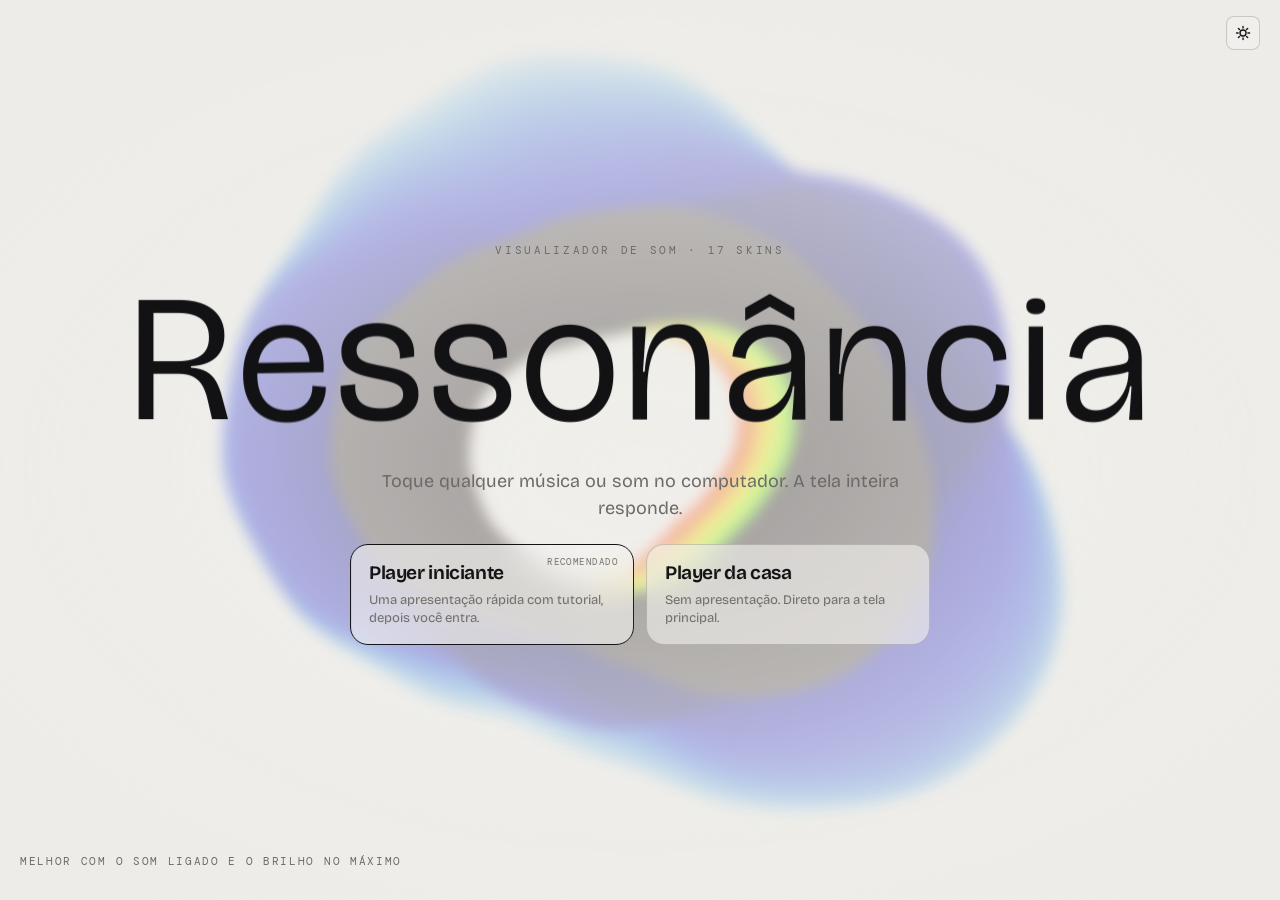
==== index.html @ b2e5a642 "Add files via upload" ====
<!doctype html>
<html lang="pt-BR">
<head>
<meta charset="utf-8">
<meta name="viewport" content="width=device-width,initial-scale=1,viewport-fit=cover">
<meta name="description" content="Ressonância: um visualizador de som que reage a qualquer áudio, com 10 skins, tremor na batida e jogo do dinossauro em sala com amigos.">
<meta name="theme-color" content="#08080a">
<link rel="icon" type="image/svg+xml" href="data:image/svg+xml,%3Csvg xmlns='http://www.w3.org/2000/svg' viewBox='0 0 64 64'%3E%3Crect width='64' height='64' rx='14' fill='%230a0a0c'/%3E%3Cpath d='M36.00 33.15L36.06 33.47L36.10 33.81L36.10 34.16L36.08 34.53L36.03 34.89L35.95 35.26L35.83 35.64L35.68 36.01L35.50 36.38L35.29 36.74L35.04 37.09L34.75 37.43L34.44 37.75L34.09 38.06L33.72 38.34L33.31 38.60L32.87 38.84L32.41 39.04L31.93 39.21L31.42 39.35L30.90 39.46L30.36 39.52L29.80 39.54L29.24 39.53L28.66 39.47L28.08 39.36L27.50 39.21L26.93 39.02L26.36 38.78L25.79 38.50' fill='none' stroke='%23ff5a3c' stroke-width='4.2' stroke-linecap='round'/%3E%3Cpath d='M26.12 38.67L25.56 38.36L25.02 38.01L24.50 37.62L24.00 37.18L23.52 36.70L23.07 36.17L22.66 35.61L22.28 35.01L21.94 34.38L21.64 33.71L21.39 33.01L21.18 32.29L21.03 31.54L20.93 30.78L20.88 29.99L20.88 29.20L20.95 28.39L21.07 27.59L21.26 26.78L21.50 25.98L21.80 25.18L22.16 24.40L22.59 23.64L23.07 22.90L23.61 22.19L24.20 21.51L24.85 20.87L25.55 20.26L26.30 19.70L27.10 19.19' fill='none' stroke='%23ffb23f' stroke-width='4.55' stroke-linecap='round'/%3E%3Cpath d='M26.63 19.48L27.44 18.99L28.30 18.56L29.20 18.18L30.13 17.86L31.09 17.60L32.08 17.41L33.09 17.29L34.11 17.24L35.15 17.26L36.19 17.36L37.24 17.53L38.28 17.77L39.32 18.09L40.33 18.49L41.33 18.96L42.30 19.51L43.25 20.12L44.15 20.81L45.01 21.57L45.83 22.39L46.59 23.28L47.30 24.22L47.94 25.22L48.52 26.28L49.03 27.38L49.46 28.52L49.82 29.70L50.09 30.92L50.29 32.16L50.39 33.42' fill='none' stroke='%235bd06f' stroke-width='4.9' stroke-linecap='round'/%3E%3Cpath d='M50.34 32.68L50.41 33.95L50.39 35.23L50.28 36.52L50.09 37.81L49.79 39.10L49.41 40.37L48.94 41.62L48.38 42.84L47.72 44.03L46.99 45.19L46.16 46.30L45.26 47.35L44.27 48.35L43.21 49.29L42.08 50.15L40.88 50.95L39.63 51.66L38.31 52.29L36.95 52.83L35.54 53.28L34.09 53.63L32.61 53.88L31.10 54.03L29.58 54.08L28.05 54.02L26.51 53.86L24.98 53.58L23.46 53.20L21.96 52.71L20.49 52.12' fill='none' stroke='%2338e1ff' stroke-width='5.25' stroke-linecap='round'/%3E%3Cpath d='M21.34 52.48L19.88 51.84L18.46 51.09L17.09 50.25L15.76 49.30L14.50 48.26L13.30 47.13L12.18 45.91L11.14 44.60L10.18 43.22L9.32 41.76L8.55 40.24L7.89 38.66L7.33 37.03L6.89 35.35L6.56 33.64L6.34 31.89L6.25 30.13L6.28 28.35L6.43 26.56L6.71 24.78L7.11 23.01L7.64 21.27L8.28 19.55L9.05 17.88L9.94 16.25L10.95 14.67L12.07 13.16L13.29 11.72L14.62 10.37L16.05 9.10' fill='none' stroke='%237a5cff' stroke-width='5.6' stroke-linecap='round'/%3E%3C/svg%3E">
<link rel="icon" type="image/png" sizes="32x32" href="[data-uri]">
<link rel="apple-touch-icon" href="[data-uri]">

<title>Ressonância</title>
</head>
<body>

<style>
@font-face{font-family:'Bricolage Grotesque';font-style:normal;font-weight:200 800;font-stretch:75% 100%;font-display:swap;src:url([data-uri]) format('woff2')}
@font-face{font-family:'DM Mono';font-style:normal;font-weight:400;font-display:swap;src:url([data-uri]) format('woff2')}
@font-face{font-family:'DM Mono';font-style:normal;font-weight:500;font-display:swap;src:url([data-uri]) format('woff2')}
/* Layout: palco de tela cheia (canvas) + cabeçalho fino no topo + dock de vidro embaixo.
   Dark-first. A interface é monocromática; a cor vem só das skins. */
:root{
  --bg:#08080a; --fg:#ecebe6; --mute:#92918c; --line:rgba(236,235,230,.16);
  --panel:rgba(12,12,14,.56); --chip:rgba(236,235,230,.05); --accent:#ff5a3c;
  --veil-a:rgba(8,8,10,.62); --veil-b:rgba(8,8,10,.9); --dim:rgba(0,0,0,.64);
  --display:'Bricolage Grotesque',system-ui,-apple-system,'Segoe UI',sans-serif;
  --mono:'DM Mono',ui-monospace,'SFMono-Regular',Menlo,Consolas,monospace;
  color-scheme:dark;
}
@media (prefers-color-scheme: light){
  :root:not([data-theme="dark"]){
    --bg:#ecebe7; --fg:#121214; --mute:#6c6b67; --line:rgba(18,18,20,.18);
    --panel:rgba(243,242,238,.6); --chip:rgba(18,18,20,.05); --accent:#e8381c;
    --veil-a:rgba(236,235,231,.6); --veil-b:rgba(236,235,231,.9); --dim:rgba(236,235,231,.72);
    color-scheme:light;
  }
}
:root[data-theme="light"]{
  --bg:#ecebe7; --fg:#121214; --mute:#6c6b67; --line:rgba(18,18,20,.18);
  --panel:rgba(243,242,238,.6); --chip:rgba(18,18,20,.05); --accent:#e8381c;
  --veil-a:rgba(236,235,231,.6); --veil-b:rgba(236,235,231,.9); --dim:rgba(236,235,231,.72);
  color-scheme:light;
}
*{box-sizing:border-box}
[hidden]{display:none!important}
html,body{height:100%;overflow:hidden}
body{margin:0;background:var(--bg);color:var(--fg);font:400 13px/1.4 var(--display);-webkit-font-smoothing:antialiased;touch-action:manipulation}
button{font:inherit;color:inherit}

#wrap{position:fixed;inset:-24px;will-change:transform}
#stage{position:absolute;inset:0;width:100%;height:100%;display:block}
.grain{position:fixed;inset:0;pointer-events:none;opacity:.11;mix-blend-mode:overlay;
  background-image:url("data:image/svg+xml;utf8,<svg xmlns='http://www.w3.org/2000/svg' width='200' height='200'><filter id='n'><feTurbulence type='fractalNoise' baseFrequency='.85' numOctaves='2' stitchTiles='stitch'/><feColorMatrix values='0 0 0 0 .5 0 0 0 0 .5 0 0 0 0 .5 0 0 0 .9 0'/></filter><rect width='100%' height='100%' filter='url(%23n)'/></svg>")}

#ui{position:fixed;inset:0;display:grid;grid-template-rows:auto 1fr auto;gap:12px;
  padding:calc(16px + env(safe-area-inset-top,0px)) 16px calc(16px + env(safe-area-inset-bottom,0px));
  pointer-events:none;transition:opacity .6s ease;will-change:transform}
#ui>*{pointer-events:auto}
#ui.clean:not(.peek),#ui.auto:not(.peek){opacity:0}
#ui.clean:not(.peek)>*,#ui.auto:not(.peek)>*{pointer-events:none}
body.nocursor,body.nocursor *{cursor:none!important}
body.intro #ui{opacity:0}
body.intro #ui>*{pointer-events:none}

.top{display:flex;justify-content:space-between;align-items:flex-start;gap:12px 20px;flex-wrap:wrap}
.brand h1{margin:0;font:650 20px/1 var(--display);letter-spacing:-.025em;font-variation-settings:'opsz' 60}
.brand p{margin:7px 0 0;font:400 10.5px/1 var(--mono);letter-spacing:.15em;text-transform:uppercase;color:var(--mute);font-variant-numeric:tabular-nums}
.tools{display:flex;align-items:center;gap:20px;flex-wrap:wrap}
.read{display:flex;align-items:center;gap:18px;font:400 10.5px/1 var(--mono);letter-spacing:.14em;text-transform:uppercase;color:var(--mute)}
.read b{color:var(--fg);font-weight:500;font-variant-numeric:tabular-nums;margin-left:6px;display:inline-block;min-width:3.4ch;text-align:right}
.meter{width:54px;height:3px;background:var(--line);display:block}
.meter i{display:block;height:100%;width:calc(var(--v,0)*100%);background:var(--fg)}
.btns{display:flex;gap:6px}
.ib{width:34px;height:34px;display:grid;place-items:center;border:1px solid var(--line);background:var(--panel);border-radius:8px;cursor:pointer;
  backdrop-filter:blur(16px);-webkit-backdrop-filter:blur(16px)}
.ib:hover{border-color:var(--fg)}
.ib svg{width:16px;height:16px;stroke:currentColor;fill:none;stroke-width:1.4;stroke-linecap:round;stroke-linejoin:round}
:focus-visible{outline:2px solid var(--accent);outline-offset:2px}

.dock{grid-row:3;background:var(--panel);border:1px solid var(--line);border-radius:14px;padding:12px;
  backdrop-filter:blur(24px) saturate(1.25);-webkit-backdrop-filter:blur(24px) saturate(1.25);display:grid;gap:12px;min-width:0}
.row-chips{display:flex;gap:10px;align-items:center;min-width:0}
.chips{display:flex;gap:6px;overflow-x:auto;scrollbar-width:none;flex:1;min-width:0;padding:1px}
.chips::-webkit-scrollbar{display:none}
.chips{cursor:grab;overscroll-behavior-x:contain;-webkit-mask-image:linear-gradient(90deg,transparent,#000 var(--fl,0px),#000 calc(100% - var(--fr,0px)),transparent);mask-image:linear-gradient(90deg,transparent,#000 var(--fl,0px),#000 calc(100% - var(--fr,0px)),transparent)}
.chips.drag{cursor:grabbing}.chips.drag .chip{pointer-events:none}
#skGrid{padding:7px 10px;color:var(--mute)}#skGrid:hover{color:var(--fg)}
.sk-card{width:min(720px,100%)}
.sk-grid{display:grid;grid-template-columns:repeat(3,1fr);gap:10px}
.sk-tile{display:grid;border:1px solid var(--line);border-radius:12px;overflow:hidden;background:var(--chip);cursor:pointer;padding:0;color:var(--fg);text-align:left;font:inherit}
.sk-tile:hover{border-color:var(--fg)}.sk-tile.on{border-color:var(--fg);box-shadow:0 0 0 1px var(--fg)}
.sk-tile canvas{width:100%;aspect-ratio:8/5;display:block;background:var(--bg)}
.sk-tile span{display:flex;justify-content:space-between;align-items:center;gap:8px;padding:8px 10px;font-size:12.5px}
.sk-tile em{font:400 9.5px/1 var(--mono);color:var(--mute);font-style:normal;letter-spacing:.06em}
@media(max-width:560px){.sk-grid{grid-template-columns:repeat(2,1fr)}}
.chip{flex:none;display:flex;align-items:center;gap:8px;padding:7px 10px 7px 8px;border:1px solid var(--line);background:var(--chip);border-radius:8px;cursor:pointer;font-size:12.5px;white-space:nowrap}
.chip i{width:14px;height:14px;border-radius:50%;background:var(--sw);display:block;box-shadow:inset 0 0 0 1px rgba(128,128,128,.25)}
.chip em{font:400 9.5px/1 var(--mono);color:var(--mute);font-style:normal;letter-spacing:.06em}
.chip:hover{border-color:var(--fg)}
.chip[aria-pressed="true"]{background:var(--fg);color:var(--bg);border-color:var(--fg)}
.chip[aria-pressed="true"] em{color:inherit;opacity:.6}
.chip[aria-current="true"]:not([aria-pressed="true"]){border-color:var(--fg)}
.toggle{flex:none;display:flex;align-items:center;gap:6px;padding:7px 10px;border:1px solid var(--line);background:transparent;border-radius:8px;cursor:pointer;font:400 10.5px/1 var(--mono);letter-spacing:.14em;text-transform:uppercase;color:var(--mute)}
.toggle:hover{color:var(--fg);border-color:var(--fg)}
.toggle svg{width:10px;height:10px;stroke:currentColor;fill:none;stroke-width:1.6;transition:transform .25s}
.toggle[aria-expanded="false"] svg{transform:rotate(180deg)}

.ctrl{display:grid;grid-template-columns:minmax(0,1.15fr) minmax(0,1fr) minmax(0,1fr);gap:18px 28px;padding-top:12px;border-top:1px solid var(--line)}
.ctrl[hidden]{display:none!important}
.col{min-width:0}
.lab{margin:0 0 8px;font:400 10px/1 var(--mono);letter-spacing:.16em;text-transform:uppercase;color:var(--mute)}
.src{display:grid;grid-template-columns:repeat(2,minmax(0,1fr));gap:6px}
.sbtn{display:flex;align-items:center;gap:9px;padding:9px 10px;border:1px solid var(--line);background:var(--chip);border-radius:8px;cursor:pointer;text-align:left;font-size:12.5px;line-height:1.15;min-width:0}
.sbtn svg{flex:none;width:15px;height:15px;stroke:currentColor;fill:none;stroke-width:1.3;stroke-linecap:round;stroke-linejoin:round}
.sbtn:hover{border-color:var(--fg)}
.sbtn[aria-pressed="true"]{background:var(--fg);color:var(--bg);border-color:var(--fg)}
.status{margin:0;font-size:13px;line-height:1.35;min-height:2.7em}
.hint{margin:8px 0 0;font-size:11.5px;color:var(--mute);line-height:1.45;max-width:46ch}
.trans{display:grid;grid-template-columns:auto minmax(0,1fr) auto;align-items:center;gap:10px;margin-top:8px}
.trans button{padding:6px 10px;border:1px solid var(--line);background:var(--chip);border-radius:8px;cursor:pointer;font:400 11px/1 var(--mono);letter-spacing:.08em;text-transform:uppercase}
.trans button:hover{border-color:var(--fg)}
.trans time{font:400 10.5px/1 var(--mono);color:var(--mute);font-variant-numeric:tabular-nums}
.sliders{display:grid;gap:8px;align-content:start}
.sl{display:grid;grid-template-columns:1fr auto;align-items:center;column-gap:10px}
.sl span{font:400 10px/1 var(--mono);letter-spacing:.16em;text-transform:uppercase;color:var(--mute)}
.sl output{font:400 10.5px/1 var(--mono);color:var(--fg);font-variant-numeric:tabular-nums}
.sl input{grid-column:1/-1}
input[type=range]{-webkit-appearance:none;appearance:none;width:100%;height:18px;background:transparent;margin:0;cursor:pointer}
input[type=range]::-webkit-slider-runnable-track{height:2px;background:var(--line)}
input[type=range]::-webkit-slider-thumb{-webkit-appearance:none;width:12px;height:12px;border-radius:50%;background:var(--fg);border:0;margin-top:-5px}
input[type=range]::-moz-range-track{height:2px;background:var(--line)}
input[type=range]::-moz-range-thumb{width:12px;height:12px;border-radius:50%;background:var(--fg);border:0}

.ib svg.fill{fill:currentColor;stroke:none}
.ib[aria-pressed="true"]{background:var(--fg);color:var(--bg);border-color:var(--fg)}
.sel{width:100%;margin-top:6px;padding:8px 10px;border:1px solid var(--line);background:var(--chip);color:var(--fg);border-radius:8px;font:400 12px/1.2 var(--display)}
.sel:hover{border-color:var(--fg)}

/* abertura */
#intro{position:fixed;inset:0;z-index:20;display:grid;grid-template-rows:auto minmax(0,1fr) auto;overflow:hidden;
  padding:calc(16px + env(safe-area-inset-top,0px)) 20px calc(16px + env(safe-area-inset-bottom,0px));
  transition:opacity .7s ease}
#intro.out{opacity:0;pointer-events:none}
.i-veil{position:absolute;inset:0;pointer-events:none;transition:opacity 1s ease}
.i-veil.gate{background:radial-gradient(ellipse 85% 75% at 50% 52%,var(--veil-a) 0%,var(--veil-b) 78%);
  backdrop-filter:blur(7px) saturate(1.2);-webkit-backdrop-filter:blur(7px) saturate(1.2)}
.i-veil.go{opacity:0;background:radial-gradient(ellipse 90% 80% at 50% 50%,transparent 28%,var(--veil-a) 100%)}
.i-veil.side{opacity:0;background:linear-gradient(90deg,var(--veil-b) 0%,var(--veil-a) 44%,transparent 80%)}
#intro.go .i-veil.gate{opacity:0}
#intro.go .i-veil.go{opacity:1}
#intro.tour .i-veil.go{opacity:0}
#intro.tour .i-veil.side{opacity:1}
#intro.reveal .i-veil.side{opacity:0}

.i-top{position:relative;z-index:3;display:flex;justify-content:space-between;align-items:center;gap:12px}
.i-mark{font:650 clamp(20px,2.1vw,28px)/1 var(--display);letter-spacing:-.03em;visibility:hidden}
.i-tools{display:flex;gap:8px;align-items:center}

.i-gate{grid-area:2/1;position:relative;z-index:2;display:grid;place-content:center;justify-items:center;gap:clamp(14px,2.6vh,28px);text-align:center;min-width:0}
.i-eyebrow{margin:0;font:400 11px/1 var(--mono);letter-spacing:.24em;text-transform:uppercase;color:var(--mute)}
.i-title{margin:0;display:flex;justify-content:center;font-family:var(--display);font-weight:800;font-size:clamp(46px,14vw,212px);line-height:.92;
  color:var(--fg);transform-origin:0 0;transition:transform 1.2s cubic-bezier(.7,0,.15,1)}
.i-title .l{display:inline-block;text-align:center;will-change:transform;animation:lIn 1.1s cubic-bezier(.2,.75,.1,1) both;animation-delay:calc(var(--i)*55ms + 150ms)}
@keyframes lIn{from{opacity:0;translate:0 .35em;filter:blur(12px)}to{opacity:1;translate:0 0;filter:blur(0)}}
.i-lede{margin:0;max-width:44ch;font-size:clamp(15px,1.5vw,18px);line-height:1.5;color:var(--mute)}
.i-cta{display:flex;gap:10px;flex-wrap:wrap;justify-content:center}
.i-eyebrow,.i-lede{transition:opacity .5s ease,translate .6s ease}
#intro.go .i-eyebrow{opacity:0;translate:0 10px;pointer-events:none}
.btn-big{display:inline-flex;align-items:center;gap:10px;padding:15px 24px;border-radius:999px;border:1px solid var(--fg);background:var(--fg);color:var(--bg);
  font:600 15px/1 var(--display);letter-spacing:-.01em;cursor:pointer;transition:transform .2s ease}
.btn-big:hover{transform:translateY(-2px)}
.btn-big svg{width:12px;height:12px;fill:currentColor}
.btn-big.sm{padding:11px 18px;font-size:14px}
.btn-ghost{display:inline-flex;align-items:center;padding:15px 22px;border-radius:999px;border:1px solid var(--line);background:var(--panel);color:var(--fg);
  font:500 15px/1 var(--display);letter-spacing:-.01em;cursor:pointer;backdrop-filter:blur(14px);-webkit-backdrop-filter:blur(14px);transition:transform .2s ease,border-color .2s}
.btn-ghost:hover{transform:translateY(-2px);border-color:var(--fg)}

.i-tour{grid-area:2/1;position:relative;z-index:2;align-self:center;justify-self:start;width:min(700px,100%);display:grid;gap:18px;
  opacity:0;pointer-events:none;transition:opacity .5s ease;min-width:0}
#intro.tour .i-tour{opacity:1}
.i-count{margin:0;font:400 11px/1 var(--mono);letter-spacing:.22em;color:var(--mute)}
.i-line{margin:0;font:650 clamp(34px,5.8vw,82px)/.98 var(--display);letter-spacing:-.035em;text-wrap:balance}
.i-sub{margin:0;max-width:46ch;font-size:clamp(14px,1.5vw,17px);line-height:1.55;color:var(--mute)}
.w{display:inline-block;opacity:0;translate:0 .5em;filter:blur(8px);animation:wIn .75s cubic-bezier(.2,.7,.1,1) forwards;animation-delay:calc(var(--i)*55ms)}
@keyframes wIn{to{opacity:1;translate:0 0;filter:blur(0)}}
.i-line b{font-weight:inherit}
.i-line b .w{background:linear-gradient(100deg,#ff5a3c,#ffb23f 30%,#5bd06f 55%,#38e1ff 78%,#a068ff);-webkit-background-clip:text;background-clip:text;color:transparent;padding-bottom:.06em}
.i-skinname{position:absolute;right:20px;bottom:calc(86px + env(safe-area-inset-bottom,0px));z-index:2;margin:0;font:500 11px/1 var(--mono);letter-spacing:.18em;text-transform:uppercase;color:var(--fg);opacity:0;transition:opacity .5s}
#intro.tour .i-skinname{opacity:.9}
#intro.reveal .i-skinname{opacity:0}
#intro.reveal #iSkip{opacity:0;pointer-events:none}

.i-foot{position:relative;z-index:3;display:flex;justify-content:space-between;align-items:center;gap:12px 18px;flex-wrap:wrap;min-height:44px}
.i-hint{margin:0;font:400 10.5px/1.4 var(--mono);letter-spacing:.16em;text-transform:uppercase;color:var(--mute)}
.i-nav{display:flex;align-items:center;gap:14px 20px;width:100%}
.i-nav[hidden]{display:none}
.i-prog{display:flex;gap:6px;flex:1;max-width:340px;min-width:0}
.i-prog i{flex:1;height:2px;background:var(--line);position:relative;overflow:hidden;display:block}
.i-prog i::after{content:'';position:absolute;inset:0;background:var(--fg);transform:scaleX(0);transform-origin:0 50%}
.i-prog i.done::after{transform:scaleX(1)}
.i-prog i.now::after{animation:prog var(--dur,6s) linear forwards}
@keyframes prog{to{transform:scaleX(1)}}
.i-keys{margin-left:auto;font:400 10.5px/1 var(--mono);letter-spacing:.16em;text-transform:uppercase;color:var(--mute)}

.i-spot{position:fixed;z-index:1;border-radius:12px;pointer-events:none;box-shadow:0 0 0 100vmax var(--dim),0 0 0 2px var(--fg);transition:opacity .4s}
.i-spot::after{content:'';position:absolute;inset:-7px;border-radius:17px;border:1px solid var(--fg);animation:ping 1.7s ease-out infinite}
@keyframes ping{from{opacity:.9;transform:scale(.96)}to{opacity:0;transform:scale(1.35)}}
body.intro.intro-hud #ui{opacity:1}
.i-tour{padding-bottom:clamp(0px,9vh,90px)}
.sbtn.wide{grid-column:1/-1}
@media (prefers-reduced-motion:reduce){
  .w,.i-title .l{animation:none;opacity:1;translate:none;filter:none}
  .i-spot::after{animation:none}
  .i-title{transition:none}
}

@media (max-width:860px){
  .ctrl{grid-template-columns:minmax(0,1fr)}
  .i-title{font-size:clamp(40px,14.6vw,120px)}
  .i-veil.side{background:linear-gradient(0deg,var(--veil-b) 0%,var(--veil-a) 52%,transparent 90%)}
  .i-tour{align-self:end}
  .i-keys{display:none}
  .i-skinname{bottom:auto;top:calc(64px + env(safe-area-inset-top,0px));right:20px}
  .read{display:none}
  .hint{max-width:none}
}
@media (max-height:520px){ .hint{display:none} }
/* avatares, escolha de jogador, login, salas, ranking */
.av{--sz:34px;width:var(--sz);height:var(--sz);flex:none;border-radius:50%;background-size:cover;background-position:center;display:inline-grid;place-items:center;color:#fff;
  font:700 calc(var(--sz)*.42)/1 var(--display);box-shadow:inset 0 0 0 1px rgba(128,128,128,.3)}
.i-pick,.i-login{display:grid;justify-items:center;gap:clamp(14px,2.4vh,24px);transition:opacity .5s ease,translate .6s ease;min-width:0;width:100%}
#intro.go .i-pick,#intro.go .i-login{opacity:0;translate:0 10px;pointer-events:none}
.i-cards{display:grid;grid-template-columns:repeat(2,minmax(0,1fr));gap:12px;width:min(580px,100%)}
.i-card{position:relative;text-align:left;padding:18px 18px 16px;border-radius:18px;border:1px solid var(--line);background:var(--panel);color:var(--fg);cursor:pointer;
  backdrop-filter:blur(14px);-webkit-backdrop-filter:blur(14px);display:grid;gap:7px;transition:transform .2s ease,border-color .2s}
.i-card b{font:650 19px/1.1 var(--display);letter-spacing:-.02em}
.i-card span{font-size:13px;line-height:1.42;color:var(--mute)}
.i-card em{position:absolute;top:13px;right:15px;font:400 9px/1 var(--mono);letter-spacing:.16em;text-transform:uppercase;color:var(--mute);font-style:normal}
.i-card:hover{transform:translateY(-3px);border-color:var(--fg)}
.i-card.rec{border-color:var(--fg)}
.i-login{width:min(380px,100%)}
.i-av{position:relative;border:0;background:none;padding:0;cursor:pointer;border-radius:50%}
.i-av .av{box-shadow:0 0 0 2px var(--fg)}
.i-av small{position:absolute;left:50%;bottom:-10px;translate:-50% 0;white-space:nowrap;padding:4px 9px;border-radius:999px;background:var(--fg);color:var(--bg);font:500 10.5px/1 var(--mono);letter-spacing:.08em}
.i-in{width:100%;padding:14px 16px;margin-top:6px;border-radius:12px;border:1px solid var(--line);background:var(--panel);color:var(--fg);font:500 18px/1.2 var(--display);text-align:center;
  backdrop-filter:blur(14px);-webkit-backdrop-filter:blur(14px)}
.i-in:focus{outline:none;border-color:var(--fg)}
.i-row{display:flex;gap:10px;justify-content:center;flex-wrap:wrap}
.i-small{margin:0;font-size:12px;line-height:1.5;color:var(--mute);max-width:36ch}
.ib{position:relative}
.ib.has::after{content:'';position:absolute;top:4px;right:4px;width:8px;height:8px;border-radius:50%;background:var(--accent);box-shadow:0 0 0 2px var(--bg)}

.modal{position:fixed;inset:0;z-index:15;display:grid;place-items:center;padding:16px;background:var(--dim);animation:mIn .25s ease}
@keyframes mIn{from{opacity:0}}
.m-card{width:min(520px,100%);max-height:calc(100dvh - 32px);overflow:auto;padding:18px;border-radius:18px;border:1px solid var(--line);background:var(--veil-b);
  backdrop-filter:blur(26px) saturate(1.2);-webkit-backdrop-filter:blur(26px) saturate(1.2);display:grid;gap:12px;align-content:start}
.m-head{display:flex;justify-content:space-between;align-items:center;gap:12px}
.m-head h2{margin:0;font:650 22px/1 var(--display);letter-spacing:-.03em}
.m-me{display:flex;align-items:center;gap:12px;padding:12px;border:1px solid var(--line);border-radius:12px;background:var(--chip)}
.m-me .who{display:grid;gap:6px;min-width:0;flex:1}
.m-me b{font:600 16px/1.1 var(--display);overflow:hidden;text-overflow:ellipsis;white-space:nowrap}
.idrow{display:flex;align-items:center;gap:8px;flex-wrap:wrap}
.idrow small{white-space:nowrap;font:400 9.5px/1 var(--mono);letter-spacing:.16em;text-transform:uppercase;color:var(--mute)}
code{font:500 15px/1 var(--mono);letter-spacing:.2em}
.net{font:400 10px/1.3 var(--mono);letter-spacing:.12em;text-transform:uppercase;color:var(--mute);text-align:right;max-width:14ch}
.net.ok{color:#4fd16a}
.diag{margin:-6px 0 0;font:400 10px/1.4 var(--mono);letter-spacing:.06em;color:var(--mute);word-break:break-word}
.note{margin:0;padding:10px 12px;border-radius:10px;border:1px solid var(--line);font-size:13px;line-height:1.4}
.mini{padding:7px 11px;border-radius:8px;border:1px solid var(--line);background:var(--chip);color:var(--fg);cursor:pointer;font:500 12px/1 var(--display);white-space:nowrap}
.mini:hover{border-color:var(--fg)}
.mini.pri{background:var(--fg);color:var(--bg);border-color:var(--fg)}
.btn-big:disabled{opacity:.45;cursor:default;transform:none}
.man h3{margin:16px 0 4px;font:600 11px/1 var(--mono);letter-spacing:.16em;text-transform:uppercase;color:var(--mute)}
.man p,.man li{margin:0;font-size:13.5px;line-height:1.5}
.man ul{margin:4px 0 0;padding-left:18px;display:grid;gap:4px}
.man li.warn{list-style:none;margin-left:-18px;padding:8px 10px;border:1px solid var(--accent);border-radius:10px}
.man kbd{font:500 11px/1 var(--mono);padding:2px 5px;border:1px solid var(--line);border-radius:5px;background:var(--chip)}
.man .keys{line-height:2}
.note.lan{font-size:12.5px}
.pop{position:fixed;right:14px;z-index:14;width:min(380px,calc(100vw - 16px));max-height:calc(100dvh - 90px);overflow:auto;padding:14px;border-radius:18px;border:1px solid var(--line);background:var(--veil-b);
  backdrop-filter:blur(22px) saturate(1.2);-webkit-backdrop-filter:blur(22px) saturate(1.2);display:grid;gap:12px;align-content:start;animation:mIn .2s ease}
.pop[hidden]{display:none}
.pop .m-head h2{font-size:20px}
.gm-list{display:grid;gap:10px}
.gcard{position:relative;border:1px solid var(--line);border-radius:14px;background:var(--chip);overflow:hidden;transition:border-color .2s}
.gcard:hover,.gcard.on{border-color:var(--fg)}
.gmain{display:grid;grid-template-columns:104px 1fr;gap:12px;align-items:stretch;width:100%;padding:0;border:0;background:none;color:var(--fg);text-align:left;cursor:pointer;font:inherit}
.gcover{position:relative;display:block;min-height:84px;background:var(--bg)}
.gcover img{position:absolute;inset:0;width:100%;height:100%;object-fit:cover;display:block}
.gsym{display:inline-grid;place-items:center;width:30px;height:30px;border-radius:9px;color:var(--fg);vertical-align:middle}
.gsym svg{width:18px;height:18px;fill:none;stroke:currentColor;stroke-width:1.6}
.gsym svg.fill{fill:currentColor;stroke:none}
.gcover .gsym{position:absolute;left:6px;bottom:6px;background:rgba(10,12,18,.72);color:#ecebe6;backdrop-filter:blur(6px);-webkit-backdrop-filter:blur(6px)}
.m-head h2 .gsym{margin-right:8px;border:1px solid var(--line);background:var(--chip);width:34px;height:34px}
.gtx{display:grid;gap:5px;align-content:center;padding:10px 40px 10px 0;min-width:0}
.gtx b{font:650 16px/1.1 var(--display);letter-spacing:-.02em}
.gtx small{font-size:12px;line-height:1.35;color:var(--mute)}
.gtx .tags{display:flex;gap:5px;flex-wrap:wrap}
.gtag{font:400 9px/1 var(--mono);letter-spacing:.12em;text-transform:uppercase;padding:4px 6px;border:1px solid var(--line);border-radius:6px;color:var(--mute)}
.gtag.on{background:var(--fg);color:var(--bg);border-color:var(--fg)}
.ghelp{position:absolute;top:8px;right:8px;width:26px;height:26px;border-radius:50%;border:1px solid var(--line);background:var(--veil-b);color:var(--fg);cursor:pointer;font:600 13px/1 var(--display)}
.ghelp:hover{border-color:var(--fg)}
.ht-req{margin:6px 0 2px;padding:12px;border:1px solid var(--line);border-radius:12px;background:var(--chip)}
.ht-reqh{display:flex;justify-content:space-between;align-items:center;gap:8px;margin-bottom:8px;font:600 11px/1 var(--mono);letter-spacing:.14em;text-transform:uppercase;color:var(--mute)}
.ht-reqh b{padding:4px 8px;border-radius:99px;border:1px solid var(--line);font:500 10px/1 var(--mono);letter-spacing:.08em;color:var(--fg)}
.ht-reqh .lv-1{border-color:#4fd16a}.ht-reqh .lv-2{border-color:#e0b43c}.ht-reqh .lv-3{border-color:#e0583c}
.ht-req ul{margin:0;padding-left:18px;display:grid;gap:5px}.ht-req li{font-size:12.5px;line-height:1.45}
.ht-lead{color:var(--mute);margin-bottom:2px!important}
.ht-act{margin-top:16px;display:flex;justify-content:flex-end}
#nbStage{position:fixed;z-index:12;border-radius:18px;border:1px solid var(--line);background:var(--veil-a);overflow:hidden;
  backdrop-filter:blur(7px) saturate(1.1);-webkit-backdrop-filter:blur(7px) saturate(1.1);animation:mIn .25s ease}
#nbStage[hidden]{display:none}
#nbStage.solid{background:#0b1030;backdrop-filter:none;-webkit-backdrop-filter:none}
#nbFrame{width:100%;height:100%;border:0;display:block;background:transparent}
@media(max-width:640px){.pop{right:8px}.gmain{grid-template-columns:88px 1fr}}
#side{position:fixed;top:0;right:0;bottom:0;width:min(370px,100%);z-index:14;display:flex;flex-direction:column;gap:16px;padding:16px;overflow:auto;background:var(--veil-b);border-left:1px solid var(--line);
  -webkit-backdrop-filter:blur(18px);backdrop-filter:blur(18px);transform:translateX(104%);visibility:hidden;transition:transform .32s cubic-bezier(.2,.8,.2,1),visibility 0s .32s}
#side.open{transform:none;visibility:visible;transition:transform .32s cubic-bezier(.2,.8,.2,1)}
.np{display:grid;gap:10px}
.np .cover{width:min(100%,min(240px,32vh));justify-self:center;aspect-ratio:1;object-fit:cover;border-radius:16px;border:1px solid var(--line);background:var(--chip);display:block}
.np-title{width:100%;border:0;border-bottom:1px solid transparent;background:transparent;color:var(--fg);font:650 20px/1.15 var(--display);letter-spacing:-.02em;padding:2px 0;text-overflow:ellipsis}
.np-title:not([readonly]){border-bottom-color:var(--line)}.np-title:focus{outline:none;border-bottom-color:var(--fg)}
.np-artist{margin:-6px 0 0;font-size:13px;color:var(--mute);min-height:1.2em}
.np-seek{display:flex;align-items:center;gap:10px}.np-seek input{flex:1;min-width:0}
.np-seek span{font:400 10.5px/1 var(--mono);letter-spacing:.06em;color:var(--mute);white-space:nowrap}
.np-ctl{display:flex;align-items:center;justify-content:space-between;gap:6px}
.cb{width:42px;height:42px;display:grid;place-items:center;border-radius:50%;border:1px solid var(--line);background:var(--chip);color:var(--fg);cursor:pointer;padding:0}
.cb:hover:not(:disabled){border-color:var(--fg)}.cb:disabled{opacity:.35;cursor:default}
.cb svg{width:18px;height:18px;stroke:currentColor;fill:none;stroke-width:1.5;stroke-linecap:round;stroke-linejoin:round}
.cb.big{width:54px;height:54px;background:var(--fg);color:var(--bg);border-color:var(--fg)}
.cb.big svg{fill:currentColor;stroke:currentColor;width:20px;height:20px}
.cb.big .i-pause,.cb.big.on .i-play{display:none}.cb.big.on .i-pause{display:block}
.cb.big .i-pause{fill:none}
.np-vol{display:flex;align-items:center;gap:10px;color:var(--mute)}.np-vol input{flex:1;min-width:0}
.np-vol svg{width:16px;height:16px;flex:none;stroke:currentColor;fill:none;stroke-width:1.4;stroke-linecap:round;stroke-linejoin:round}
.q-head{display:flex;align-items:center;justify-content:space-between;gap:8px;flex-wrap:wrap;margin-bottom:8px}
.q-btns{display:flex;gap:6px;flex-wrap:wrap}
.qlist{gap:5px}
.q{display:flex;align-items:center;gap:8px;padding:6px 8px;border:1px solid var(--line);border-radius:12px;background:var(--chip);cursor:pointer;min-width:0;user-select:none}
.q:hover{border-color:var(--mute)}.q.now{border-color:var(--fg)}.q.drag{opacity:.6;border-style:dashed}
.q .qt{width:38px;height:38px;border-radius:8px;object-fit:cover;flex:none;background:var(--chip)}
.q .qm{flex:1;min-width:0;display:grid;gap:2px}
.q .qm b{font:600 13.5px/1.2 var(--display);overflow:hidden;text-overflow:ellipsis;white-space:nowrap}
.q .qm small{font-size:11.5px;color:var(--mute);overflow:hidden;text-overflow:ellipsis;white-space:nowrap}
.qh,.qx{width:28px;height:30px;flex:none;display:grid;place-items:center;border:0;background:transparent;color:var(--mute);cursor:pointer;border-radius:8px;padding:0}
.qh{cursor:grab;touch-action:none}.qh:hover,.qx:hover{color:var(--fg)}
.qh svg,.qx svg{width:15px;height:15px;stroke:currentColor;fill:none;stroke-width:1.5;stroke-linecap:round}
.qempty{font-size:13px;color:var(--mute);padding:10px}
.m-p{margin:0;font-size:13.5px;line-height:1.5;color:var(--mute)}
.list{list-style:none;margin:0;padding:0;display:grid;gap:6px}
.row{display:flex;align-items:center;gap:10px;padding:5px 10px;border:1px solid var(--line);border-radius:10px;background:var(--chip);min-width:0}
.row .nm{flex:1;min-width:0;overflow:hidden;text-overflow:ellipsis;white-space:nowrap;font-size:13.5px}
.row .nm small{color:var(--mute);font-size:11.5px}
.row.pend{font-size:12px;color:var(--mute)}.row.pend code{font-size:12px;letter-spacing:.14em;color:var(--fg)}
.row.fail{color:var(--accent)}
.dot{width:12px;height:12px;border-radius:50%;flex:none;display:block;box-shadow:inset 0 0 0 1px rgba(128,128,128,.35)}
.inv-form{display:flex;gap:8px}
.inv-form input{flex:1;min-width:0;padding:10px 12px;border-radius:10px;border:1px solid var(--line);background:var(--chip);color:var(--fg);font:500 15px/1 var(--mono);letter-spacing:.18em;text-transform:uppercase}
.inv-form input:focus{outline:none;border-color:var(--fg)}
.err{margin:6px 0 0;font-size:12px;color:var(--accent);min-height:1em}
.wheel-row{display:flex;align-items:center;gap:22px}
.wheel{position:relative;width:124px;height:124px;flex:none;border-radius:50%;cursor:crosshair;touch-action:none;
  background:radial-gradient(circle,hsl(0 0% 56%) 0,hsla(0,0%,56%,0) 70%),conic-gradient(hsl(0 100% 56%),hsl(60 100% 56%),hsl(120 100% 56%),hsl(180 100% 56%),hsl(240 100% 56%),hsl(300 100% 56%),hsl(360 100% 56%));
  box-shadow:inset 0 0 0 1px rgba(128,128,128,.35)}
.wheel i{position:absolute;width:22px;height:22px;border-radius:50%;translate:-50% -50%;border:3px solid #fff;box-shadow:0 0 0 1px rgba(0,0,0,.45),0 2px 8px rgba(0,0,0,.4);pointer-events:none}
.prev{display:grid;gap:8px;justify-items:center;font:400 10px/1 var(--mono);letter-spacing:.14em;text-transform:uppercase;color:var(--mute)}
.prev svg{width:54px;height:58px}
.m-actions{display:flex;gap:10px;align-items:center;flex-wrap:wrap}
.m-actions .wait{font-size:13px;color:var(--mute);flex:1}
#results{z-index:16}
.rs-list{list-style:none;margin:0;padding:0;display:grid;gap:6px;max-height:min(46vh,380px);overflow:auto}
.rs-list li{display:flex;align-items:center;gap:10px;padding:8px 12px;border:1px solid var(--line);border-radius:10px;background:var(--chip)}
.rs-list li.me{border-color:var(--fg)}
.rs-list .pos{font:650 18px/1 var(--display);width:2ch;text-align:center;font-variant-numeric:tabular-nums}
.rs-list li:first-child .pos{color:var(--accent)}
.rs-list .nm{flex:1;min-width:0;overflow:hidden;text-overflow:ellipsis;white-space:nowrap;font-weight:550}
.rs-list .sc{font:500 13px/1 var(--mono);color:var(--mute)}
#toast{position:fixed;top:14px;left:50%;translate:-50% 0;z-index:30;width:min(430px,calc(100% - 24px));padding:10px 12px;border-radius:14px;border:1px solid var(--fg);
  background:var(--veil-b);backdrop-filter:blur(20px);-webkit-backdrop-filter:blur(20px);animation:tIn .35s cubic-bezier(.2,.8,.2,1)}
@keyframes tIn{from{opacity:0;translate:-50% -14px}}
.toast-body{display:flex;align-items:center;gap:10px}
.toast-body .nm{flex:1;min-width:0;font-size:13px;line-height:1.3}
.toast-body .nm small{color:var(--mute);font-size:12px}
.chip.mix i{background:conic-gradient(#ff5a3c,#ffd23f,#5bd06f,#38e1ff,#7a5cff,#ff3d9a,#ff5a3c)}
body.intro.intro-hud .brand,body.intro.intro-hud .read{opacity:0}
#intro.reveal .i-foot{position:fixed;top:calc(64px + env(safe-area-inset-top,0px));left:20px;right:20px;z-index:3}
#intro.reveal .i-tour{padding-top:44px;padding-bottom:var(--dockH,0px)}
#intro.reveal .i-line{font-size:clamp(28px,4.2vw,58px)}
#intro.reveal .i-line,#intro.reveal .i-sub,#intro.reveal .i-count{text-shadow:0 0 22px var(--veil-b),0 0 8px var(--veil-b),0 0 2px var(--veil-b)}
@media (max-width:640px){
  .i-cards{grid-template-columns:minmax(0,1fr)}
  .wheel-row{gap:14px}
  .wheel{width:112px;height:112px}
}
</style>

<div id="wrap"><canvas id="stage" aria-label="Visualização do som em tempo real" role="img"></canvas></div>
<div class="grain"></div>

<div id="ui">
  <header class="top">
    <div class="brand">
      <h1>Ressonância</h1>
      <p id="tag">Nº 01 — Prisma</p>
    </div>
    <div class="tools">
      <div class="read" aria-hidden="true">
        <span>BPM<b id="rBpm">—</b></span>
        <span>Pico<b id="rHz">—</b></span>
        <span class="meter" style="--v:0" id="rMeter"><i></i></span>
      </div>
      <div class="btns">
        <button class="ib" id="bPause" aria-label="Pausar o jogo" title="Pausar o jogo (P)" hidden>
          <svg id="icPause" viewBox="0 0 16 16"><path d="M5.5 3v10M10.5 3v10"/></svg>
          <svg id="icPlay" viewBox="0 0 16 16" hidden><path d="M5 3l8 5-8 5z"/></svg>
        </button>
        <button class="ib" id="bGame" aria-label="Jogos" aria-haspopup="true" aria-expanded="false" aria-pressed="false" title="Jogos (J)">
          <svg viewBox="0 0 16 16"><path d="M4.6 5h6.8c1.6 0 2.5 1.2 2.9 3.6.3 2-.2 3.2-1.3 3.2-.8 0-1.2-.6-1.8-1.5H4.8c-.6.9-1-.1-1.8 1.5-1.1 0-1.6-1.2-1.3-3.2C2.1 6.2 3 5 4.6 5z"/><path d="M5 7v2.4M3.8 8.2h2.4M10.6 7.6v.1M12 8.8v.1"/></svg>
        </button>
        <button class="ib" id="bSide" aria-label="Fila de músicas" aria-pressed="false" title="Fila de músicas (Q)">
          <svg viewBox="0 0 16 16"><path d="M2 4h8M2 8h8M2 12h4M12.5 12.2V5.4l2.5-.9"/><circle cx="11" cy="12.4" r="1.5"/></svg>
        </button>
        <button class="ib" id="bVoz" aria-label="Escrever o que eu falo" aria-pressed="false" title="Escrever o que eu falo (microfone)" hidden>
          <svg viewBox="0 0 16 16"><rect x="6" y="1.8" width="4" height="7" rx="2"/><path d="M3.8 7.6c0 2.4 1.8 4 4.2 4s4.2-1.6 4.2-4M8 11.6v2.6M5.6 14.2h4.8"/></svg>
        </button>
        <button class="ib" id="bRoom" aria-label="Salas e jogo em grupo" aria-pressed="false" title="Salas: jogue com amigos">
          <svg viewBox="0 0 16 16"><circle cx="5.5" cy="5.5" r="2.2"/><circle cx="11.2" cy="6.2" r="1.8"/><path d="M1.5 13c0-2.4 1.8-4 4-4s4 1.6 4 4M10 9.3c.4-.1.8-.2 1.2-.2 1.9 0 3.3 1.3 3.3 3.4"/></svg>
        </button>
        <button class="ib" id="bHelp" aria-label="Manual do usuário" title="Manual do usuário (?)">
          <svg viewBox="0 0 16 16"><circle cx="8" cy="8" r="6.2"/><path d="M6.2 6.3A1.9 1.9 0 0 1 8 5c1.1 0 1.9.7 1.9 1.6 0 1.5-1.9 1.4-1.9 2.9M8 11.4v.1"/></svg>
        </button>
        <button class="ib" id="bHome" aria-label="Voltar à tela de abertura" title="Tela de abertura">
          <svg viewBox="0 0 16 16"><path d="M2 7.5 8 2.5l6 5M3.5 6.5V13.5h9V6.5"/></svg>
        </button>
        <button class="ib" id="bTheme" aria-label="Alternar tema claro e escuro" title="Tema (T)">
          <svg id="icSun" viewBox="0 0 16 16"><circle cx="8" cy="8" r="3"/><path d="M8 1.5v1.6M8 12.9v1.6M1.5 8h1.6M12.9 8h1.6M3.4 3.4l1.1 1.1M11.5 11.5l1.1 1.1M3.4 12.6l1.1-1.1M11.5 4.5l1.1-1.1"/></svg>
          <svg id="icMoon" viewBox="0 0 16 16" hidden><path d="M13.5 9.6A5.8 5.8 0 0 1 6.4 2.5a5.8 5.8 0 1 0 7.1 7.1z"/></svg>
        </button>
        <button class="ib" id="bFull" aria-label="Tela cheia" title="Tela cheia (F)">
          <svg viewBox="0 0 16 16"><path d="M2 6V2h4M10 2h4v4M14 10v4h-4M6 14H2v-4"/></svg>
        </button>
        <button class="ib" id="bClean" aria-label="Ocultar interface" title="Ocultar interface (H)">
          <svg viewBox="0 0 16 16"><path d="M1.5 8s2.3-4.5 6.5-4.5S14.5 8 14.5 8 12.2 12.5 8 12.5 1.5 8 1.5 8z"/><circle cx="8" cy="8" r="1.8"/></svg>
        </button>
      </div>
    </div>
  </header>

  <div></div>

  <section class="dock" id="dock" aria-label="Controles">
    <div class="row-chips">
      <div class="chips" id="chips" role="group" aria-label="Skins das ondas"></div>
      <button class="chip" id="skGrid" type="button" aria-label="Ver todas as skins" title="Ver todas as skins" aria-haspopup="dialog"><svg viewBox="0 0 16 16" width="16" height="16" fill="currentColor" aria-hidden="true"><circle cx="3" cy="8" r="1.5"/><circle cx="8" cy="8" r="1.5"/><circle cx="13" cy="8" r="1.5"/></svg></button>
      <button class="toggle" id="bCtl" aria-expanded="true" aria-controls="ctrl">Controles
        <svg viewBox="0 0 10 10"><path d="M1.5 6.5 5 3l3.5 3.5"/></svg>
      </button>
    </div>
    <div class="ctrl" id="ctrl">
      <div class="col">
        <p class="lab">Fonte do som</p>
        <div class="src">
          <button class="sbtn" id="sDisplay" aria-pressed="false">
            <svg viewBox="0 0 16 16"><rect x="1.5" y="2.5" width="13" height="8.5" rx="1.2"/><path d="M5.5 14h5M8 11v3"/></svg>Áudio do computador</button>
          <button class="sbtn" id="sInput" aria-pressed="false">
            <svg viewBox="0 0 16 16"><rect x="5.5" y="1.5" width="5" height="8" rx="2.5"/><path d="M3 7.5a5 5 0 0 0 10 0M8 12.5v2"/></svg>Entrada de áudio</button>
          <button class="sbtn" id="sFile" aria-pressed="false">
            <svg viewBox="0 0 16 16"><path d="M3.5 1.5h6l3 3v10h-9z"/><path d="M9.5 1.5v3h3"/></svg>Arquivo de música</button>
          <button class="sbtn" id="sDemo" aria-pressed="false">
            <svg viewBox="0 0 16 16"><path d="M1.5 8h2l1.5-5 2.5 10 2-8 1.5 3h2"/></svg>Demo</button>
        </div>
        <select class="sel" id="devSel" aria-label="Dispositivo de entrada de áudio" hidden></select>
        <input type="file" id="fileIn" accept="audio/*,video/*" hidden>
      </div>
      <div class="col">
        <p class="lab">Estado</p>
        <p class="status" id="status" aria-live="polite">Sem sinal. Escolha uma fonte e a página passa a reagir ao som.</p>
        <div class="trans" id="trans" hidden>
          <button id="bPlay" type="button">Pausar</button>
          <input type="range" id="rSeek" min="0" max="1000" value="0" aria-label="Posição da música">
          <time id="tTime">0:00</time>
        </div>
        <p class="hint" id="hint">Chrome e Edge: escolha uma aba ou a tela inteira e marque “Compartilhar áudio”. O navegador mostra uma faixa de “compartilhando” e a página não consegue esconder. Para evitar a faixa, use “Entrada de áudio” e escolha o monitor da saída de som (Monitor of …) na lista.</p>
      </div>
      <div class="col sliders">
        <label class="sl"><span>Sensibilidade</span><output id="oSens">1,0×</output><input type="range" id="rSens" min=".4" max="2.4" step=".01" value="1"></label>
        <label class="sl"><span>Tremor da interface</span><output id="oTrem">40%</output><input type="range" id="rTrem" min="0" max="100" step="1" value="40"></label>
        <label class="sl"><span>Velocidade</span><output id="oSpd">1,0×</output><input type="range" id="rSpd" min=".3" max="2" step=".01" value="1"></label>
      </div>
    </div>
  </section>
</div>

<div id="room" class="modal" role="dialog" aria-modal="true" aria-label="Salas" hidden>
  <div class="m-card">
    <header class="m-head"><h2>Salas</h2>
      <button class="ib" id="rmClose" type="button" aria-label="Fechar"><svg viewBox="0 0 16 16"><path d="M3.5 3.5l9 9M12.5 3.5l-9 9"/></svg></button>
    </header>
    <div class="m-me">
      <span id="rmAv"></span>
      <div class="who"><b id="rmName"></b><div class="idrow"><small>Seu ID</small><code id="rmId"></code><button class="mini" id="rmCopy" type="button">Copiar</button></div></div>
      <span class="net" id="rmNet"></span>
    </div>
    <p class="note" id="rmNote" hidden></p>
    <p class="note lan"><b>Só na mesma rede.</b> As salas funcionam quando todos estão no mesmo Wi-Fi ou na mesma rede local. Entre redes diferentes (casa de cada um, 4G) a conexão normalmente não abre.</p>
    <div id="rmIdle" class="m-sec" style="display:grid;gap:14px">
      <p class="m-p">Crie uma sala, convide amigos digitando o ID de cada um e corram juntos no jogo do dinossauro. Para ser convidado, passe o seu ID para o dono da sala e deixe este site aberto. Todos precisam estar na mesma rede.</p>
      <div><button class="btn-big" id="rmCreate" type="button">Criar sala</button></div>
      <p class="lab" id="rmInvHead" hidden>Convites para você</p>
      <ul class="list" id="rmInvites"></ul>
    </div>
    <div id="rmLobby" class="m-sec" style="display:grid;gap:12px" hidden>
      <div><p class="lab">Na sala · <span id="rmCount">1</span></p><ul class="list" id="rmRoster"></ul></div>
      <div id="rmInviteBox">
        <p class="lab">Convidar pelo ID</p>
        <form class="inv-form" id="rmInvForm" autocomplete="off"><input id="rmInvIn" maxlength="8" placeholder="ID do amigo" aria-label="ID do amigo"><button class="mini pri" type="submit">Convidar</button></form>
        <p class="err" id="rmInvErr"></p>
        <ul class="list" id="rmPend"></ul>
      </div>
      <div><p class="lab">Cor do seu dinossauro</p>
        <div class="wheel-row">
          <div class="wheel" id="wheel" tabindex="0" role="slider" aria-label="Roda de cores. Use as setas para mudar a cor"><i id="wheelDot"></i></div>
          <div class="prev"><svg id="rmPrev" viewBox="0 0 22 24"></svg>seu dino</div>
        </div>
      </div>
      <div class="m-actions">
        <button class="btn-big" id="rmStart" type="button">Iniciar corrida</button>
        <span class="wait" id="rmWait">Aguardando o dono iniciar a corrida…</span>
        <button class="btn-ghost" id="rmLeave" type="button">Sair da sala</button>
      </div>
    </div>
  </div>
</div>
<aside id="side" aria-label="Fila de músicas" aria-hidden="true">
  <header class="m-head"><h2>Fila</h2>
    <button class="ib" id="sdClose" type="button" aria-label="Fechar"><svg viewBox="0 0 16 16"><path d="M3.5 3.5l9 9M12.5 3.5l-9 9"/></svg></button>
  </header>
  <div class="np">
    <img id="npCover" class="cover" alt="Capa">
    <input id="npTitle" class="np-title" readonly aria-label="Nome da música" maxlength="80" spellcheck="false" autocomplete="off">
    <p class="np-artist" id="npArtist"></p>
    <div class="np-seek"><input type="range" id="npSeek" min="0" max="1000" value="0" aria-label="Posição da música"><span id="npTime">0:00</span></div>
    <div class="np-ctl">
      <button class="cb" id="cPrev" type="button" aria-label="Música anterior"><svg viewBox="0 0 16 16"><path d="M3.5 3v10M13 3.5v9L6 8z"/></svg></button>
      <button class="cb" id="cBack" type="button" aria-label="Voltar 10 segundos"><svg viewBox="0 0 16 16"><path d="M3 8a5 5 0 1 0 1.6-3.7M3 2.5v3h3"/><text x="5.2" y="10.4" font-size="4.6" stroke="none" fill="currentColor">10</text></svg></button>
      <button class="cb big" id="cPlay" type="button" aria-label="Tocar"><svg class="i-play" viewBox="0 0 16 16"><path d="M5 3l8 5-8 5z"/></svg><svg class="i-pause" viewBox="0 0 16 16"><path d="M5.5 3v10M10.5 3v10"/></svg></button>
      <button class="cb" id="cFwd" type="button" aria-label="Avançar 10 segundos"><svg viewBox="0 0 16 16"><path d="M13 8a5 5 0 1 1-1.6-3.7M13 2.5v3h-3"/><text x="5.2" y="10.4" font-size="4.6" stroke="none" fill="currentColor">10</text></svg></button>
      <button class="cb" id="cNext" type="button" aria-label="Próxima música"><svg viewBox="0 0 16 16"><path d="M12.5 3v10M3 3.5v9L10 8z"/></svg></button>
    </div>
    <label class="np-vol"><svg viewBox="0 0 16 16"><path d="M2 6h2.5L8 3v10L4.5 10H2zM10.5 5.5a3.5 3.5 0 0 1 0 5M12.5 3.5a6.5 6.5 0 0 1 0 9"/></svg><input type="range" id="npVol" min="0" max="100" value="80" aria-label="Volume"></label>
    <p class="note" id="npNote" hidden></p>
  </div>
  <div id="qBox">
    <div class="q-head"><p class="lab" style="margin:0">Na fila · <span id="qCount">0</span></p>
      <div class="q-btns"><button class="mini" id="qAdd" type="button">Adicionar músicas</button><button class="mini" id="qDemos" type="button">Restaurar demos</button></div></div>
    <ul class="list qlist" id="qList"></ul>
    <p class="m-p" style="font-size:12px">Arraste pela alça (três linhas) para mudar a ordem. As músicas ficam só neste navegador e somem ao fechar a página.</p>
  </div>
  <div id="capBox" hidden><p class="m-p">A fila fica desativada enquanto você capta o áudio de outra fonte.</p><div style="margin-top:10px"><button class="mini pri" id="capBack" type="button">Voltar para a fila</button></div></div>
  <input type="file" id="qFile" accept="audio/*,.mp3,.wav,.ogg,.flac,.m4a,.aac,.opus" multiple hidden>
</aside>
<svg id="icDino" class="fill" viewBox="0 0 22 24" hidden></svg>
<div id="games" class="pop" role="dialog" aria-label="Jogos" hidden>
  <header class="m-head"><h2>Jogos</h2>
    <button class="ib" id="gmClose" type="button" aria-label="Fechar"><svg viewBox="0 0 16 16"><path d="M3.5 3.5l9 9M12.5 3.5l-9 9"/></svg></button>
  </header>
  <div id="gmList" class="gm-list"></div>
  <p id="gmNote" class="note" hidden></p>
</div>
<div id="howto" class="modal" role="dialog" aria-modal="true" aria-label="Como jogar" hidden>
  <div class="m-card man">
    <header class="m-head"><h2><span id="htSym" class="gsym"></span><span id="htTitle"></span></h2>
      <button class="ib" id="htClose" type="button" aria-label="Fechar"><svg viewBox="0 0 16 16"><path d="M3.5 3.5l9 9M12.5 3.5l-9 9"/></svg></button>
    </header>
    <div id="htBody"></div>
  </div>
</div>
<div id="nbStage" hidden><iframe id="nbFrame" title="Neon Breach" allow="autoplay; fullscreen" tabindex="0"></iframe></div>
<div id="skins" class="modal" role="dialog" aria-modal="true" aria-label="Todas as skins" hidden>
  <div class="m-card sk-card">
    <header class="m-head"><h2>Skins</h2>
      <button class="ib" id="skClose" type="button" aria-label="Fechar"><svg viewBox="0 0 16 16"><path d="M3.5 3.5l9 9M12.5 3.5l-9 9"/></svg></button>
    </header>
    <div id="skList" class="sk-grid"></div>
  </div>
</div>
<div id="manual" class="modal" role="dialog" aria-modal="true" aria-label="Manual do usuário" hidden>
  <div class="m-card man">
    <header class="m-head"><h2>Manual</h2>
      <button class="ib" id="mnClose" type="button" aria-label="Fechar"><svg viewBox="0 0 16 16"><path d="M3.5 3.5l9 9M12.5 3.5l-9 9"/></svg></button>
    </header>
    <h3>O que é</h3>
    <p>Ressonância transforma qualquer som em arte que se move. O fundo reage à música, às batidas e à intensidade do que está tocando. Nada é gravado nem enviado: o som é analisado só no seu navegador.</p>
    <h3>De onde vem o som</h3>
    <ul>
      <li><b>Áudio do computador:</b> capta o que toca em uma aba ou na tela. No Chrome/Edge, escolha a aba e marque “Compartilhar áudio”. Não funciona em todos os navegadores.</li>
      <li><b>Entrada de áudio:</b> usa o microfone ou outra entrada. O navegador pede permissão.</li>
      <li><b>Arquivo de música:</b> escolha um arquivo do seu computador. Espaço pausa e retoma.</li>
      <li><b>Demo:</b> três músicas próprias, geradas no navegador, para testar sem precisar de nada.</li>
    </ul>
    <h3>Skins e Mix</h3>
    <p>São 17 estilos visuais. Troque pelos chips da parte de baixo (role para o lado com a roda do mouse, arrastando ou com o dedo; os três pontinhos ao lado abrem a galeria com miniaturas), pelas setas ← → ou pelas teclas 1 a 0. O <b>Mix</b> (tecla M) troca de skin sozinho a cada 14 segundos, com transição suave. Escolher uma skin manualmente desliga o Mix.</p>
    <h3>Fila de músicas (barra lateral)</h3>
    <ul>
      <li>O botão de lista no topo (tecla <b>Q</b>) abre a barra lateral. Ela mostra a capa, o nome e os controles: anterior, voltar 10 s, tocar/pausar, avançar 10 s, próxima, barra de posição e volume.</li>
      <li>Há <b>3 músicas demo</b> do próprio site (Vitrine, Neon Noturno e Maré Baixa). Elas trocam sozinhas depois de uns 90 segundos.</li>
      <li><b>Adicionar músicas</b> coloca seus arquivos na fila. O site lê nome, artista e capa quando o arquivo tem essas informações (MP3 e FLAC). Sem isso, usa o nome do arquivo e uma capa padrão.</li>
      <li>Arraste pela alça de três linhas para mudar a ordem. O X tira da fila. <b>Restaurar demos</b> traz as demos de volta.</li>
      <li>A fila existe só neste navegador e é apagada ao fechar a página, porque o site não guarda arquivos.</li>
      <li><b>Áudio do computador ou Entrada:</b> a fila fica desativada e os controles também, pois o som vem de outro programa (por exemplo, Spotify ou um jogo). O navegador <b>não informa</b> qual música está tocando nem a capa. O painel mostra o nome da janela, se o navegador o fornecer, e uma imagem da janela ou aba compartilhada. Você pode clicar no nome e escrever o que quiser.</li>
    </ul>
    <h3>Botões do topo</h3>
    <ul>
      <li><b>Jogos:</b> abre a lista de jogos (tecla J). Cada um tem um <b>?</b> que ensina a jogar.</li>
      <li><b>Pausa:</b> aparece durante o jogo (tecla P).</li>
      <li><b>Lista:</b> fila de músicas (tecla Q).</li>
      <li><b>Salas:</b> jogo em grupo (veja abaixo).</li>
      <li><b>Casa:</b> volta à tela de abertura.</li>
      <li><b>Sol/lua:</b> tema claro ou escuro (tecla T).</li>
      <li><b>Tela cheia</b> (tecla F) e <b>olho</b>: esconde a interface (tecla H).</li>
      <li><b>?</b>: este manual.</li>
    </ul>
    <h3>Leituras no topo</h3>
    <p><b>BPM</b> é o ritmo estimado da música (batidas por minuto). <b>Pico</b> é a frequência mais forte no momento, em Hz. A barrinha mostra a intensidade. A interface treme de leve a cada batida.</p>
    <h3>Skin Código e voz</h3>
    <ul>
      <li>Na skin <b>Código</b>, letras e números aparecem na batida, vindos de vários lados ao mesmo tempo (de uma a várias de cada vez) e sumindo. Nela surge o botão de <b>microfone</b> no topo.</li>
      <li>Com o microfone ligado, o que você <b>falar ou cantar perto dele</b> é escrito na tela, palavra por palavra.</li>
      <li class="warn"><b>Limites:</b> só funciona no Chrome, Edge e Safari (no Firefox e derivados não existe). Precisa de internet, porque o navegador envia o áudio do microfone ao serviço de voz dele (Google, no Chrome). Ele escuta o <b>microfone</b>, não a música do computador, então não transcreve letras de músicas tocando no alto-falante com qualidade.</li>
    </ul>
    <h3>Jogo do dinossauro</h3>
    <p>Ligue pela lista de Jogos (ou direto pela tecla G).</p>
    <ul>
      <li><b>Pular:</b> Espaço, seta para cima, W ou toque na tela. <b>Abaixar:</b> seta para baixo ou S.</li>
      <li>A velocidade acompanha o BPM da música. Abaixo de 100 BPM o jogo trata como 100, para continuar jogável.</li>
      <li>Sem som tocando, o jogo corre numa velocidade padrão.</li>
      <li>O recorde fica guardado no seu navegador.</li>
    </ul>
    <h3>Neon Breach</h3>
    <ul>
      <li>Jogo de infiltração vista de cima, com 17 missões. Abra pela lista de Jogos. O fundo fica de vidro, então as ondas continuam aparecendo atrás.</li>
      <li><b>Mover:</b> WASD ou setas. <b>Furtivo:</b> Shift. <b>Hackear:</b> E. <b>Pausar:</b> Esc. Clique dentro do jogo para ele receber o teclado.</li>
      <li>Os efeitos sonoros ficam ligados. A música própria do jogo vem desligada, para não brigar com a sua. O botão <b>← Jogos</b> volta à lista.</li>
      <li>Notas e progresso ficam guardados só neste navegador.</li>
    </ul>
    <h3>Ilha de Repouso</h3>
    <ul>
      <li>Um mundo 3D calmo: uma ilha grande (dá uma boa caminhada) cercada de água, com dia e noite lentos. É <b>pesado</b> (pede placa de vídeo decente); o botão Qualidade no canto ajuda.</li>
      <li><b>Andar:</b> WASD ou setas (joystick no celular). <b>Câmera:</b> arrastar. <b>Correr:</b> Shift. <b>Pular:</b> Espaço (segure para planar). <b>Sentar:</b> E. <b>Gestos:</b> Q e R. <b>Guarda-roupa:</b> C. <b>Acelerar o tempo:</b> N. <b>Sair:</b> Esc.</li>
      <li>Você controla a <b>Lyra</b> (visual de desenho animado). Colete presentes brilhantes para ganhar cosméticos: roupas e acessórios, enfeites da ilha e efeitos para o site (pétalas, vagalumes).</li>
      <li>No fim do caminho fica o <b>Santuário do Som</b>: cristais e luz que reagem à música. Sentar no banco vira a câmera para ele.</li>
      <li>Enquanto a ilha está aberta, o desenho das skins fica pausado para poupar a máquina.</li>
    </ul>
    <h3>Salas (jogo em grupo)</h3>
    <ul>
      <li class="warn"><b>Só na mesma rede:</b> todos precisam estar no mesmo Wi-Fi ou rede local. Entre redes diferentes a conexão normalmente não abre, porque o site não usa servidor próprio.</li>
      <li>Cada jogador tem um <b>ID</b> de 6 letras (aparece em Salas). Passe o seu ID para o dono da sala e deixe o site aberto.</li>
      <li>O dono clica em <b>Criar sala</b>, digita o ID de cada amigo e clica em Convidar. O convidado vê um aviso e aceita.</li>
      <li>Cada um escolhe a cor do dinossauro na roda de cores. Nome e foto aparecem acima de cada dino.</li>
      <li>O dono inicia a corrida. Quem morre vira espectador (“MORTO”) e assiste aos que restam.</li>
      <li>No fim há um ranking por pontos, com as opções <b>Voltar para a sala</b> (nova partida) e <b>Sair da sala</b> (volta ao modo solo).</li>
      <li>Se o dono sair, a sala fecha para todos.</li>
    </ul>
    <h3>Perfil e privacidade</h3>
    <p>Seu nome (até 16 letras) e sua foto ficam guardados só neste navegador. Não há contas, banco de dados nem servidor do site. Só o seu ID e o perfil são enviados aos amigos da sala, direto entre os navegadores.</p>
    <h3>Se algo não funcionar</h3>
    <ul>
      <li><b>Sem reação ao som:</b> confira se escolheu uma fonte de áudio e se o volume não está zerado.</li>
      <li><b>Áudio do computador não aparece:</b> use Chrome ou Edge e marque “Compartilhar áudio”. Caso contrário, use Arquivo ou Entrada.</li>
      <li><b>Amigo não conecta:</b> confira o ID, se estão na mesma rede e se ambos estão com o site aberto. VPN ou rede de empresa/faculdade podem bloquear.</li>
      <li><b>Lento:</b> feche outras abas pesadas ou use uma skin mais leve.</li>
    </ul>
    <h3>Atalhos</h3>
    <p class="keys"><kbd>J</kbd> jogos · <kbd>G</kbd> dinossauro · <kbd>P</kbd> pausa · <kbd>Espaço</kbd> pular · <kbd>←</kbd><kbd>→</kbd> skins · <kbd>1</kbd>–<kbd>0</kbd> skin · <kbd>M</kbd> mix · <kbd>Q</kbd> fila · <kbd>T</kbd> tema · <kbd>F</kbd> tela cheia · <kbd>H</kbd> ocultar · <kbd>?</kbd> manual · <kbd>Esc</kbd> fechar</p>
  </div>
</div>
<div id="results" class="modal" role="dialog" aria-modal="true" aria-label="Resultado da corrida" hidden>
  <div class="m-card">
    <header class="m-head"><h2>Fim da corrida</h2></header>
    <ol class="rs-list" id="rsList"></ol>
    <div class="m-actions"><button class="btn-big" id="rsBack" type="button">Voltar para a sala</button><button class="btn-ghost" id="rsLeave" type="button">Sair da sala</button></div>
  </div>
</div>
<div id="toast" role="status" hidden><div class="toast-body" id="toastBody"></div></div>

<div id="intro" role="dialog" aria-modal="true" aria-label="Apresentação do Ressonância">
  <div class="i-veil gate"></div><div class="i-veil go"></div><div class="i-veil side"></div>
  <header class="i-top">
    <span class="i-mark" id="iMark" aria-hidden="true">Ressonância</span>
    <div class="i-tools">
      <button class="toggle" id="iSkip" type="button" hidden>Pular</button>
      <button class="ib" id="iTheme" type="button" aria-label="Alternar tema claro e escuro" title="Tema (T)">
        <svg id="iSun" viewBox="0 0 16 16"><circle cx="8" cy="8" r="3"/><path d="M8 1.5v1.6M8 12.9v1.6M1.5 8h1.6M12.9 8h1.6M3.4 3.4l1.1 1.1M11.5 11.5l1.1 1.1M3.4 12.6l1.1-1.1M11.5 4.5l1.1-1.1"/></svg>
        <svg id="iMoon" viewBox="0 0 16 16" hidden><path d="M13.5 9.6A5.8 5.8 0 0 1 6.4 2.5a5.8 5.8 0 1 0 7.1 7.1z"/></svg>
      </button>
    </div>
  </header>
  <section class="i-gate" id="iGate">
    <p class="i-eyebrow">Visualizador de som · 17 skins</p>
    <h1 class="i-title" id="iTitle" aria-label="Ressonância"></h1>
    <div class="i-pick" id="iPick">
      <p class="i-lede">Toque qualquer música ou som no computador. A tela inteira responde.</p>
      <div class="i-cards">
        <button class="i-card" id="iNew" type="button"><em id="iNewRec">recomendado</em><b>Player iniciante</b><span>Uma apresentação rápida com tutorial, depois você entra.</span></button>
        <button class="i-card" id="iPro" type="button"><em id="iProRec"></em><b>Player da casa</b><span>Sem apresentação. Direto para a tela principal.</span></button>
      </div>
    </div>
    <form class="i-login" id="iLogin" autocomplete="off" hidden>
      <button class="i-av" id="iAv" type="button" aria-label="Escolher uma foto de perfil"></button>
      <div style="width:100%"><input class="i-in" id="iName" maxlength="16" placeholder="Seu nome" aria-label="Seu nome"></div>
      <div class="i-row"><button class="btn-ghost" id="iBack" type="button">Voltar</button><button class="btn-big" id="iEnter" type="submit">Entrar</button></div>
      <p class="i-small">Nome e foto ficam só neste navegador. Eles aparecem para os amigos quando você entra numa sala.</p>
      <input type="file" id="iPhoto" accept="image/*" hidden>
    </form>
  </section>
  <section class="i-tour" id="iTour" aria-live="polite">
    <p class="i-count" id="iCount"></p>
    <h2 class="i-line" id="iLine"></h2>
    <p class="i-sub" id="iSub"></p>
  </section>
  <p class="i-skinname" id="iSkinName" aria-hidden="true"></p>
  <footer class="i-foot">
    <p class="i-hint" id="iHint">Melhor com o som ligado e o brilho no máximo</p>
    <div class="i-nav" id="iNav" hidden>
      <div class="i-prog" id="iProg"></div>
      <span class="i-keys">Espaço avança · Esc pula</span>
      <button class="btn-big sm" id="iNext" type="button">Próximo</button>
    </div>
  </footer>
  <div class="i-spot" id="iSpot" hidden></div>
</div>

<script>/* PeerJS 1.5 (MIT) — conexões diretas entre navegadores */
(()=>{function e(e,t,n,r){Object.defineProperty(e,t,{get:n,set:r,enumerable:!0,configurable:!0})}function t(e){return e&&e.__esModule?e.default:e}class n{constructor(){this.chunkedMTU=16300,this._dataCount=1,this.chunk=e=>{let t=[],n=e.byteLength,r=Math.ceil(n/this.chunkedMTU),i=0,s=0;for(;s<n;){let o=Math.min(n,s+this.chunkedMTU),a=e.slice(s,o),c={__peerData:this._dataCount,n:i,data:a,total:r};t.push(c),s=o,i++}return this._dataCount++,t}}}class r{append_buffer(e){this.flush(),this._parts.push(e)}append(e){this._pieces.push(e)}flush(){if(this._pieces.length>0){let e=new Uint8Array(this._pieces);this._parts.push(e),this._pieces=[]}}toArrayBuffer(){let e=[];for(let t of this._parts)e.push(t);return function(e){let t=0;for(let n of e)t+=n.byteLength;let n=new Uint8Array(t),r=0;for(let t of e){let e=new Uint8Array(t.buffer,t.byteOffset,t.byteLength);n.set(e,r),r+=t.byteLength}return n}(e).buffer}constructor(){this.encoder=new TextEncoder,this._pieces=[],this._parts=[]}}function i(e){return new o(e).unpack()}function s(e){let t=new a,n=t.pack(e);return n instanceof Promise?n.then(()=>t.getBuffer()):t.getBuffer()}class o{unpack(){let e,t=this.unpack_uint8();if(t<128)return t;if((224^t)<32)return(224^t)-32;if((e=160^t)<=15)return this.unpack_raw(e);if((e=176^t)<=15)return this.unpack_string(e);if((e=144^t)<=15)return this.unpack_array(e);if((e=128^t)<=15)return this.unpack_map(e);switch(t){case 192:return null;case 193:case 212:case 213:case 214:case 215:return;case 194:return!1;case 195:return!0;case 202:return this.unpack_float();case 203:return this.unpack_double();case 204:return this.unpack_uint8();case 205:return this.unpack_uint16();case 206:return this.unpack_uint32();case 207:return this.unpack_uint64();case 208:return this.unpack_int8();case 209:return this.unpack_int16();case 210:return this.unpack_int32();case 211:return this.unpack_int64();case 216:return e=this.unpack_uint16(),this.unpack_string(e);case 217:return e=this.unpack_uint32(),this.unpack_string(e);case 218:return e=this.unpack_uint16(),this.unpack_raw(e);case 219:return e=this.unpack_uint32(),this.unpack_raw(e);case 220:return e=this.unpack_uint16(),this.unpack_array(e);case 221:return e=this.unpack_uint32(),this.unpack_array(e);case 222:return e=this.unpack_uint16(),this.unpack_map(e);case 223:return e=this.unpack_uint32(),this.unpack_map(e)}}unpack_uint8(){let e=255&this.dataView[this.index];return this.index++,e}unpack_uint16(){let e=this.read(2),t=(255&e[0])*256+(255&e[1]);return this.index+=2,t}unpack_uint32(){let e=this.read(4),t=((256*e[0]+e[1])*256+e[2])*256+e[3];return this.index+=4,t}unpack_uint64(){let e=this.read(8),t=((((((256*e[0]+e[1])*256+e[2])*256+e[3])*256+e[4])*256+e[5])*256+e[6])*256+e[7];return this.index+=8,t}unpack_int8(){let e=this.unpack_uint8();return e<128?e:e-256}unpack_int16(){let e=this.unpack_uint16();return e<32768?e:e-65536}unpack_int32(){let e=this.unpack_uint32();return e<0x80000000?e:e-0x100000000}unpack_int64(){let e=this.unpack_uint64();return e<0x8000000000000000?e:e-0xffffffffffffffff}unpack_raw(e){if(this.length<this.index+e)throw Error(`BinaryPackFailure: index is out of range ${this.index} ${e} ${this.length}`);let t=this.dataBuffer.slice(this.index,this.index+e);return this.index+=e,t}unpack_string(e){let t,n,r=this.read(e),i=0,s="";for(;i<e;)(t=r[i])<160?(n=t,i++):(192^t)<32?(n=(31&t)<<6|63&r[i+1],i+=2):(224^t)<16?(n=(15&t)<<12|(63&r[i+1])<<6|63&r[i+2],i+=3):(n=(7&t)<<18|(63&r[i+1])<<12|(63&r[i+2])<<6|63&r[i+3],i+=4),s+=String.fromCodePoint(n);return this.index+=e,s}unpack_array(e){let t=Array(e);for(let n=0;n<e;n++)t[n]=this.unpack();return t}unpack_map(e){let t={};for(let n=0;n<e;n++)t[this.unpack()]=this.unpack();return t}unpack_float(){let e=this.unpack_uint32();return(0==e>>31?1:-1)*(8388607&e|8388608)*2**((e>>23&255)-127-23)}unpack_double(){let e=this.unpack_uint32(),t=this.unpack_uint32(),n=(e>>20&2047)-1023;return(0==e>>31?1:-1)*((1048575&e|1048576)*2**(n-20)+t*2**(n-52))}read(e){let t=this.index;if(t+e<=this.length)return this.dataView.subarray(t,t+e);throw Error("BinaryPackFailure: read index out of range")}constructor(e){this.index=0,this.dataBuffer=e,this.dataView=new Uint8Array(this.dataBuffer),this.length=this.dataBuffer.byteLength}}class a{getBuffer(){return this._bufferBuilder.toArrayBuffer()}pack(e){if("string"==typeof e)this.pack_string(e);else if("number"==typeof e)Math.floor(e)===e?this.pack_integer(e):this.pack_double(e);else if("boolean"==typeof e)!0===e?this._bufferBuilder.append(195):!1===e&&this._bufferBuilder.append(194);else if(void 0===e)this._bufferBuilder.append(192);else if("object"==typeof e)if(null===e)this._bufferBuilder.append(192);else{let t=e.constructor;if(e instanceof Array){let t=this.pack_array(e);if(t instanceof Promise)return t.then(()=>this._bufferBuilder.flush())}else if(e instanceof ArrayBuffer)this.pack_bin(new Uint8Array(e));else if("BYTES_PER_ELEMENT"in e)this.pack_bin(new Uint8Array(e.buffer,e.byteOffset,e.byteLength));else if(e instanceof Date)this.pack_string(e.toString());else if(e instanceof Blob)return e.arrayBuffer().then(e=>{this.pack_bin(new Uint8Array(e)),this._bufferBuilder.flush()});else if(t==Object||t.toString().startsWith("class")){let t=this.pack_object(e);if(t instanceof Promise)return t.then(()=>this._bufferBuilder.flush())}else throw Error(`Type "${t.toString()}" not yet supported`)}else throw Error(`Type "${typeof e}" not yet supported`);this._bufferBuilder.flush()}pack_bin(e){let t=e.length;if(t<=15)this.pack_uint8(160+t);else if(t<=65535)this._bufferBuilder.append(218),this.pack_uint16(t);else if(t<=0xffffffff)this._bufferBuilder.append(219),this.pack_uint32(t);else throw Error("Invalid length");this._bufferBuilder.append_buffer(e)}pack_string(e){let t=this._textEncoder.encode(e),n=t.length;if(n<=15)this.pack_uint8(176+n);else if(n<=65535)this._bufferBuilder.append(216),this.pack_uint16(n);else if(n<=0xffffffff)this._bufferBuilder.append(217),this.pack_uint32(n);else throw Error("Invalid length");this._bufferBuilder.append_buffer(t)}pack_array(e){let t=e.length;if(t<=15)this.pack_uint8(144+t);else if(t<=65535)this._bufferBuilder.append(220),this.pack_uint16(t);else if(t<=0xffffffff)this._bufferBuilder.append(221),this.pack_uint32(t);else throw Error("Invalid length");let n=r=>{if(r<t){let t=this.pack(e[r]);return t instanceof Promise?t.then(()=>n(r+1)):n(r+1)}};return n(0)}pack_integer(e){if(e>=-32&&e<=127)this._bufferBuilder.append(255&e);else if(e>=0&&e<=255)this._bufferBuilder.append(204),this.pack_uint8(e);else if(e>=-128&&e<=127)this._bufferBuilder.append(208),this.pack_int8(e);else if(e>=0&&e<=65535)this._bufferBuilder.append(205),this.pack_uint16(e);else if(e>=-32768&&e<=32767)this._bufferBuilder.append(209),this.pack_int16(e);else if(e>=0&&e<=0xffffffff)this._bufferBuilder.append(206),this.pack_uint32(e);else if(e>=-0x80000000&&e<=0x7fffffff)this._bufferBuilder.append(210),this.pack_int32(e);else if(e>=-0x8000000000000000&&e<=0x8000000000000000)this._bufferBuilder.append(211),this.pack_int64(e);else if(e>=0&&e<=0xffffffffffffffff)this._bufferBuilder.append(207),this.pack_uint64(e);else throw Error("Invalid integer")}pack_double(e){let t=0;e<0&&(t=1,e=-e);let n=Math.floor(Math.log(e)/Math.LN2),r=Math.floor((e/2**n-1)*0x10000000000000),i=t<<31|n+1023<<20|r/0x100000000&1048575;this._bufferBuilder.append(203),this.pack_int32(i),this.pack_int32(r%0x100000000)}pack_object(e){let t=Object.keys(e),n=t.length;if(n<=15)this.pack_uint8(128+n);else if(n<=65535)this._bufferBuilder.append(222),this.pack_uint16(n);else if(n<=0xffffffff)this._bufferBuilder.append(223),this.pack_uint32(n);else throw Error("Invalid length");let r=n=>{if(n<t.length){let i=t[n];if(e.hasOwnProperty(i)){this.pack(i);let t=this.pack(e[i]);if(t instanceof Promise)return t.then(()=>r(n+1))}return r(n+1)}};return r(0)}pack_uint8(e){this._bufferBuilder.append(e)}pack_uint16(e){this._bufferBuilder.append(e>>8),this._bufferBuilder.append(255&e)}pack_uint32(e){let t=0|e;this._bufferBuilder.append((0xff000000&t)>>>24),this._bufferBuilder.append((0xff0000&t)>>>16),this._bufferBuilder.append((65280&t)>>>8),this._bufferBuilder.append(255&t)}pack_uint64(e){let t=e/0x100000000,n=e%0x100000000;this._bufferBuilder.append((0xff000000&t)>>>24),this._bufferBuilder.append((0xff0000&t)>>>16),this._bufferBuilder.append((65280&t)>>>8),this._bufferBuilder.append(255&t),this._bufferBuilder.append((0xff000000&n)>>>24),this._bufferBuilder.append((0xff0000&n)>>>16),this._bufferBuilder.append((65280&n)>>>8),this._bufferBuilder.append(255&n)}pack_int8(e){this._bufferBuilder.append(255&e)}pack_int16(e){this._bufferBuilder.append((65280&e)>>8),this._bufferBuilder.append(255&e)}pack_int32(e){this._bufferBuilder.append(e>>>24&255),this._bufferBuilder.append((0xff0000&e)>>>16),this._bufferBuilder.append((65280&e)>>>8),this._bufferBuilder.append(255&e)}pack_int64(e){let t=Math.floor(e/0x100000000),n=e%0x100000000;this._bufferBuilder.append((0xff000000&t)>>>24),this._bufferBuilder.append((0xff0000&t)>>>16),this._bufferBuilder.append((65280&t)>>>8),this._bufferBuilder.append(255&t),this._bufferBuilder.append((0xff000000&n)>>>24),this._bufferBuilder.append((0xff0000&n)>>>16),this._bufferBuilder.append((65280&n)>>>8),this._bufferBuilder.append(255&n)}constructor(){this._bufferBuilder=new r,this._textEncoder=new TextEncoder}}"use strict";let c=!0,p=!0;function d(e,t,n){let r=e.match(t);return r&&r.length>=n&&parseInt(r[n],10)}function l(e,t,n){if(!e.RTCPeerConnection)return;let r=e.RTCPeerConnection.prototype,i=r.addEventListener;r.addEventListener=function(e,r){if(e!==t)return i.apply(this,arguments);let s=e=>{let t=n(e);t&&(r.handleEvent?r.handleEvent(t):r(t))};return this._eventMap=this._eventMap||{},this._eventMap[t]||(this._eventMap[t]=new Map),this._eventMap[t].set(r,s),i.apply(this,[e,s])};let s=r.removeEventListener;r.removeEventListener=function(e,n){if(e!==t||!this._eventMap||!this._eventMap[t]||!this._eventMap[t].has(n))return s.apply(this,arguments);let r=this._eventMap[t].get(n);return this._eventMap[t].delete(n),0===this._eventMap[t].size&&delete this._eventMap[t],0===Object.keys(this._eventMap).length&&delete this._eventMap,s.apply(this,[e,r])},Object.defineProperty(r,"on"+t,{get(){return this["_on"+t]},set(e){this["_on"+t]&&(this.removeEventListener(t,this["_on"+t]),delete this["_on"+t]),e&&this.addEventListener(t,this["_on"+t]=e)},enumerable:!0,configurable:!0})}function h(e){return"boolean"!=typeof e?Error("Argument type: "+typeof e+". Please use a boolean."):(c=e,e?"adapter.js logging disabled":"adapter.js logging enabled")}function u(e){return"boolean"!=typeof e?Error("Argument type: "+typeof e+". Please use a boolean."):(p=!e,"adapter.js deprecation warnings "+(e?"disabled":"enabled"))}function f(){"object"==typeof window&&(c||"undefined"!=typeof console&&"function"==typeof console.log&&console.log.apply(console,arguments))}function m(e,t){p&&console.warn(e+" is deprecated, please use "+t+" instead.")}function _(e){return"[object Object]"===Object.prototype.toString.call(e)}function g(e,t,n){let r=n?"outbound-rtp":"inbound-rtp",i=new Map;if(null===t)return i;let s=[];return e.forEach(e=>{"track"===e.type&&e.trackIdentifier===t.id&&s.push(e)}),s.forEach(t=>{e.forEach(n=>{n.type===r&&n.trackId===t.id&&function e(t,n,r){!n||r.has(n.id)||(r.set(n.id,n),Object.keys(n).forEach(i=>{i.endsWith("Id")?e(t,t.get(n[i]),r):i.endsWith("Ids")&&n[i].forEach(n=>{e(t,t.get(n),r)})}))}(e,n,i)})}),i}"use strict";var y={};function C(e,t){let n=e&&e.navigator;if(!n.mediaDevices)return;let r=function(e){if("object"!=typeof e||e.mandatory||e.optional)return e;let t={};return Object.keys(e).forEach(n=>{if("require"===n||"advanced"===n||"mediaSource"===n)return;let r="object"==typeof e[n]?e[n]:{ideal:e[n]};void 0!==r.exact&&"number"==typeof r.exact&&(r.min=r.max=r.exact);let i=function(e,t){return e?e+t.charAt(0).toUpperCase()+t.slice(1):"deviceId"===t?"sourceId":t};if(void 0!==r.ideal){t.optional=t.optional||[];let e={};"number"==typeof r.ideal?(e[i("min",n)]=r.ideal,t.optional.push(e),(e={})[i("max",n)]=r.ideal):e[i("",n)]=r.ideal,t.optional.push(e)}void 0!==r.exact&&"number"!=typeof r.exact?(t.mandatory=t.mandatory||{},t.mandatory[i("",n)]=r.exact):["min","max"].forEach(e=>{void 0!==r[e]&&(t.mandatory=t.mandatory||{},t.mandatory[i(e,n)]=r[e])})}),e.advanced&&(t.optional=(t.optional||[]).concat(e.advanced)),t},i=function(e,i){if(t.version>=61)return i(e);if((e=JSON.parse(JSON.stringify(e)))&&"object"==typeof e.audio){let t=function(e,t,n){t in e&&!(n in e)&&(e[n]=e[t],delete e[t])};t((e=JSON.parse(JSON.stringify(e))).audio,"autoGainControl","googAutoGainControl"),t(e.audio,"noiseSuppression","googNoiseSuppression"),e.audio=r(e.audio)}if(e&&"object"==typeof e.video){let s=e.video.facingMode;s=s&&("object"==typeof s?s:{ideal:s});let o=t.version<66;if(s&&("user"===s.exact||"environment"===s.exact||"user"===s.ideal||"environment"===s.ideal)&&!(n.mediaDevices.getSupportedConstraints&&n.mediaDevices.getSupportedConstraints().facingMode&&!o)){let t;if(delete e.video.facingMode,"environment"===s.exact||"environment"===s.ideal?t=["back","rear"]:("user"===s.exact||"user"===s.ideal)&&(t=["front"]),t)return n.mediaDevices.enumerateDevices().then(n=>{let o=(n=n.filter(e=>"videoinput"===e.kind)).find(e=>t.some(t=>e.label.toLowerCase().includes(t)));return!o&&n.length&&t.includes("back")&&(o=n[n.length-1]),o&&(e.video.deviceId=s.exact?{exact:o.deviceId}:{ideal:o.deviceId}),e.video=r(e.video),f("chrome: "+JSON.stringify(e)),i(e)})}e.video=r(e.video)}return f("chrome: "+JSON.stringify(e)),i(e)},s=function(e){return t.version>=64?e:{name:({PermissionDeniedError:"NotAllowedError",PermissionDismissedError:"NotAllowedError",InvalidStateError:"NotAllowedError",DevicesNotFoundError:"NotFoundError",ConstraintNotSatisfiedError:"OverconstrainedError",TrackStartError:"NotReadableError",MediaDeviceFailedDueToShutdown:"NotAllowedError",MediaDeviceKillSwitchOn:"NotAllowedError",TabCaptureError:"AbortError",ScreenCaptureError:"AbortError",DeviceCaptureError:"AbortError"})[e.name]||e.name,message:e.message,constraint:e.constraint||e.constraintName,toString(){return this.name+(this.message&&": ")+this.message}}};if(n.getUserMedia=(function(e,t,r){i(e,e=>{n.webkitGetUserMedia(e,t,e=>{r&&r(s(e))})})}).bind(n),n.mediaDevices.getUserMedia){let e=n.mediaDevices.getUserMedia.bind(n.mediaDevices);n.mediaDevices.getUserMedia=function(t){return i(t,t=>e(t).then(e=>{if(t.audio&&!e.getAudioTracks().length||t.video&&!e.getVideoTracks().length)throw e.getTracks().forEach(e=>{e.stop()}),new DOMException("","NotFoundError");return e},e=>Promise.reject(s(e))))}}}"use strict";function v(e){e.MediaStream=e.MediaStream||e.webkitMediaStream}function b(e){if("object"!=typeof e||!e.RTCPeerConnection||"ontrack"in e.RTCPeerConnection.prototype)l(e,"track",e=>(e.transceiver||Object.defineProperty(e,"transceiver",{value:{receiver:e.receiver}}),e));else{Object.defineProperty(e.RTCPeerConnection.prototype,"ontrack",{get(){return this._ontrack},set(e){this._ontrack&&this.removeEventListener("track",this._ontrack),this.addEventListener("track",this._ontrack=e)},enumerable:!0,configurable:!0});let t=e.RTCPeerConnection.prototype.setRemoteDescription;e.RTCPeerConnection.prototype.setRemoteDescription=function(){return this._ontrackpoly||(this._ontrackpoly=t=>{t.stream.addEventListener("addtrack",n=>{let r;r=e.RTCPeerConnection.prototype.getReceivers?this.getReceivers().find(e=>e.track&&e.track.id===n.track.id):{track:n.track};let i=new Event("track");i.track=n.track,i.receiver=r,i.transceiver={receiver:r},i.streams=[t.stream],this.dispatchEvent(i)}),t.stream.getTracks().forEach(n=>{let r;r=e.RTCPeerConnection.prototype.getReceivers?this.getReceivers().find(e=>e.track&&e.track.id===n.id):{track:n};let i=new Event("track");i.track=n,i.receiver=r,i.transceiver={receiver:r},i.streams=[t.stream],this.dispatchEvent(i)})},this.addEventListener("addstream",this._ontrackpoly)),t.apply(this,arguments)}}}function T(e){if("object"==typeof e&&e.RTCPeerConnection&&!("getSenders"in e.RTCPeerConnection.prototype)&&"createDTMFSender"in e.RTCPeerConnection.prototype){let t=function(e,t){return{track:t,get dtmf(){return void 0===this._dtmf&&("audio"===t.kind?this._dtmf=e.createDTMFSender(t):this._dtmf=null),this._dtmf},_pc:e}};if(!e.RTCPeerConnection.prototype.getSenders){e.RTCPeerConnection.prototype.getSenders=function(){return this._senders=this._senders||[],this._senders.slice()};let n=e.RTCPeerConnection.prototype.addTrack;e.RTCPeerConnection.prototype.addTrack=function(e,r){let i=n.apply(this,arguments);return i||(i=t(this,e),this._senders.push(i)),i};let r=e.RTCPeerConnection.prototype.removeTrack;e.RTCPeerConnection.prototype.removeTrack=function(e){r.apply(this,arguments);let t=this._senders.indexOf(e);-1!==t&&this._senders.splice(t,1)}}let n=e.RTCPeerConnection.prototype.addStream;e.RTCPeerConnection.prototype.addStream=function(e){this._senders=this._senders||[],n.apply(this,[e]),e.getTracks().forEach(e=>{this._senders.push(t(this,e))})};let r=e.RTCPeerConnection.prototype.removeStream;e.RTCPeerConnection.prototype.removeStream=function(e){this._senders=this._senders||[],r.apply(this,[e]),e.getTracks().forEach(e=>{let t=this._senders.find(t=>t.track===e);t&&this._senders.splice(this._senders.indexOf(t),1)})}}else if("object"==typeof e&&e.RTCPeerConnection&&"getSenders"in e.RTCPeerConnection.prototype&&"createDTMFSender"in e.RTCPeerConnection.prototype&&e.RTCRtpSender&&!("dtmf"in e.RTCRtpSender.prototype)){let t=e.RTCPeerConnection.prototype.getSenders;e.RTCPeerConnection.prototype.getSenders=function(){let e=t.apply(this,[]);return e.forEach(e=>e._pc=this),e},Object.defineProperty(e.RTCRtpSender.prototype,"dtmf",{get(){return void 0===this._dtmf&&("audio"===this.track.kind?this._dtmf=this._pc.createDTMFSender(this.track):this._dtmf=null),this._dtmf}})}}function S(e){if(!("object"==typeof e&&e.RTCPeerConnection&&e.RTCRtpSender&&e.RTCRtpReceiver))return;if(!("getStats"in e.RTCRtpSender.prototype)){let t=e.RTCPeerConnection.prototype.getSenders;t&&(e.RTCPeerConnection.prototype.getSenders=function(){let e=t.apply(this,[]);return e.forEach(e=>e._pc=this),e});let n=e.RTCPeerConnection.prototype.addTrack;n&&(e.RTCPeerConnection.prototype.addTrack=function(){let e=n.apply(this,arguments);return e._pc=this,e}),e.RTCRtpSender.prototype.getStats=function(){let e=this;return this._pc.getStats().then(t=>g(t,e.track,!0))}}if(!("getStats"in e.RTCRtpReceiver.prototype)){let t=e.RTCPeerConnection.prototype.getReceivers;t&&(e.RTCPeerConnection.prototype.getReceivers=function(){let e=t.apply(this,[]);return e.forEach(e=>e._pc=this),e}),l(e,"track",e=>(e.receiver._pc=e.srcElement,e)),e.RTCRtpReceiver.prototype.getStats=function(){let e=this;return this._pc.getStats().then(t=>g(t,e.track,!1))}}if(!("getStats"in e.RTCRtpSender.prototype&&"getStats"in e.RTCRtpReceiver.prototype))return;let t=e.RTCPeerConnection.prototype.getStats;e.RTCPeerConnection.prototype.getStats=function(){if(arguments.length>0&&arguments[0]instanceof e.MediaStreamTrack){let e,t,n,r=arguments[0];return(this.getSenders().forEach(t=>{t.track===r&&(e?n=!0:e=t)}),this.getReceivers().forEach(e=>(e.track===r&&(t?n=!0:t=e),e.track===r)),n||e&&t)?Promise.reject(new DOMException("There are more than one sender or receiver for the track.","InvalidAccessError")):e?e.getStats():t?t.getStats():Promise.reject(new DOMException("There is no sender or receiver for the track.","InvalidAccessError"))}return t.apply(this,arguments)}}function k(e){e.RTCPeerConnection.prototype.getLocalStreams=function(){return this._shimmedLocalStreams=this._shimmedLocalStreams||{},Object.keys(this._shimmedLocalStreams).map(e=>this._shimmedLocalStreams[e][0])};let t=e.RTCPeerConnection.prototype.addTrack;e.RTCPeerConnection.prototype.addTrack=function(e,n){if(!n)return t.apply(this,arguments);this._shimmedLocalStreams=this._shimmedLocalStreams||{};let r=t.apply(this,arguments);return this._shimmedLocalStreams[n.id]?-1===this._shimmedLocalStreams[n.id].indexOf(r)&&this._shimmedLocalStreams[n.id].push(r):this._shimmedLocalStreams[n.id]=[n,r],r};let n=e.RTCPeerConnection.prototype.addStream;e.RTCPeerConnection.prototype.addStream=function(e){this._shimmedLocalStreams=this._shimmedLocalStreams||{},e.getTracks().forEach(e=>{if(this.getSenders().find(t=>t.track===e))throw new DOMException("Track already exists.","InvalidAccessError")});let t=this.getSenders();n.apply(this,arguments);let r=this.getSenders().filter(e=>-1===t.indexOf(e));this._shimmedLocalStreams[e.id]=[e].concat(r)};let r=e.RTCPeerConnection.prototype.removeStream;e.RTCPeerConnection.prototype.removeStream=function(e){return this._shimmedLocalStreams=this._shimmedLocalStreams||{},delete this._shimmedLocalStreams[e.id],r.apply(this,arguments)};let i=e.RTCPeerConnection.prototype.removeTrack;e.RTCPeerConnection.prototype.removeTrack=function(e){return this._shimmedLocalStreams=this._shimmedLocalStreams||{},e&&Object.keys(this._shimmedLocalStreams).forEach(t=>{let n=this._shimmedLocalStreams[t].indexOf(e);-1!==n&&this._shimmedLocalStreams[t].splice(n,1),1===this._shimmedLocalStreams[t].length&&delete this._shimmedLocalStreams[t]}),i.apply(this,arguments)}}function R(e,t){if(!e.RTCPeerConnection)return;if(e.RTCPeerConnection.prototype.addTrack&&t.version>=65)return k(e);let n=e.RTCPeerConnection.prototype.getLocalStreams;e.RTCPeerConnection.prototype.getLocalStreams=function(){let e=n.apply(this);return this._reverseStreams=this._reverseStreams||{},e.map(e=>this._reverseStreams[e.id])};let r=e.RTCPeerConnection.prototype.addStream;e.RTCPeerConnection.prototype.addStream=function(t){if(this._streams=this._streams||{},this._reverseStreams=this._reverseStreams||{},t.getTracks().forEach(e=>{if(this.getSenders().find(t=>t.track===e))throw new DOMException("Track already exists.","InvalidAccessError")}),!this._reverseStreams[t.id]){let n=new e.MediaStream(t.getTracks());this._streams[t.id]=n,this._reverseStreams[n.id]=t,t=n}r.apply(this,[t])};let i=e.RTCPeerConnection.prototype.removeStream;function s(e,t){let n=t.sdp;return Object.keys(e._reverseStreams||[]).forEach(t=>{let r=e._reverseStreams[t],i=e._streams[r.id];n=n.replace(RegExp(i.id,"g"),r.id)}),new RTCSessionDescription({type:t.type,sdp:n})}e.RTCPeerConnection.prototype.removeStream=function(e){this._streams=this._streams||{},this._reverseStreams=this._reverseStreams||{},i.apply(this,[this._streams[e.id]||e]),delete this._reverseStreams[this._streams[e.id]?this._streams[e.id].id:e.id],delete this._streams[e.id]},e.RTCPeerConnection.prototype.addTrack=function(t,n){if("closed"===this.signalingState)throw new DOMException("The RTCPeerConnection's signalingState is 'closed'.","InvalidStateError");let r=[].slice.call(arguments,1);if(1!==r.length||!r[0].getTracks().find(e=>e===t))throw new DOMException("The adapter.js addTrack polyfill only supports a single  stream which is associated with the specified track.","NotSupportedError");if(this.getSenders().find(e=>e.track===t))throw new DOMException("Track already exists.","InvalidAccessError");this._streams=this._streams||{},this._reverseStreams=this._reverseStreams||{};let i=this._streams[n.id];if(i)i.addTrack(t),Promise.resolve().then(()=>{this.dispatchEvent(new Event("negotiationneeded"))});else{let r=new e.MediaStream([t]);this._streams[n.id]=r,this._reverseStreams[r.id]=n,this.addStream(r)}return this.getSenders().find(e=>e.track===t)},["createOffer","createAnswer"].forEach(function(t){let n=e.RTCPeerConnection.prototype[t];e.RTCPeerConnection.prototype[t]=({[t](){let e=arguments,t=arguments.length&&"function"==typeof arguments[0];return t?n.apply(this,[t=>{let n=s(this,t);e[0].apply(null,[n])},t=>{e[1]&&e[1].apply(null,t)},arguments[2]]):n.apply(this,arguments).then(e=>s(this,e))}})[t]});let o=e.RTCPeerConnection.prototype.setLocalDescription;e.RTCPeerConnection.prototype.setLocalDescription=function(){var e,t;let n;return arguments.length&&arguments[0].type?(arguments[0]=(e=this,t=arguments[0],n=t.sdp,Object.keys(e._reverseStreams||[]).forEach(t=>{let r=e._reverseStreams[t],i=e._streams[r.id];n=n.replace(RegExp(r.id,"g"),i.id)}),new RTCSessionDescription({type:t.type,sdp:n})),o.apply(this,arguments)):o.apply(this,arguments)};let a=Object.getOwnPropertyDescriptor(e.RTCPeerConnection.prototype,"localDescription");Object.defineProperty(e.RTCPeerConnection.prototype,"localDescription",{get(){let e=a.get.apply(this);return""===e.type?e:s(this,e)}}),e.RTCPeerConnection.prototype.removeTrack=function(e){let t;if("closed"===this.signalingState)throw new DOMException("The RTCPeerConnection's signalingState is 'closed'.","InvalidStateError");if(!e._pc)throw new DOMException("Argument 1 of RTCPeerConnection.removeTrack does not implement interface RTCRtpSender.","TypeError");if(e._pc!==this)throw new DOMException("Sender was not created by this connection.","InvalidAccessError");this._streams=this._streams||{},Object.keys(this._streams).forEach(n=>{this._streams[n].getTracks().find(t=>e.track===t)&&(t=this._streams[n])}),t&&(1===t.getTracks().length?this.removeStream(this._reverseStreams[t.id]):t.removeTrack(e.track),this.dispatchEvent(new Event("negotiationneeded")))}}function P(e,t){!e.RTCPeerConnection&&e.webkitRTCPeerConnection&&(e.RTCPeerConnection=e.webkitRTCPeerConnection),e.RTCPeerConnection&&t.version<53&&["setLocalDescription","setRemoteDescription","addIceCandidate"].forEach(function(t){let n=e.RTCPeerConnection.prototype[t];e.RTCPeerConnection.prototype[t]=({[t](){return arguments[0]=new("addIceCandidate"===t?e.RTCIceCandidate:e.RTCSessionDescription)(arguments[0]),n.apply(this,arguments)}})[t]})}function w(e,t){l(e,"negotiationneeded",e=>{let n=e.target;if(!(t.version<72)&&(!n.getConfiguration||"plan-b"!==n.getConfiguration().sdpSemantics)||"stable"===n.signalingState)return e})}"use strict";e(y,"shimMediaStream",()=>v),e(y,"shimOnTrack",()=>b),e(y,"shimGetSendersWithDtmf",()=>T),e(y,"shimSenderReceiverGetStats",()=>S),e(y,"shimAddTrackRemoveTrackWithNative",()=>k),e(y,"shimAddTrackRemoveTrack",()=>R),e(y,"shimPeerConnection",()=>P),e(y,"fixNegotiationNeeded",()=>w),e(y,"shimGetUserMedia",()=>C);var E={};function x(e,t){let n=e&&e.navigator,r=e&&e.MediaStreamTrack;if(n.getUserMedia=function(e,t,r){m("navigator.getUserMedia","navigator.mediaDevices.getUserMedia"),n.mediaDevices.getUserMedia(e).then(t,r)},!(t.version>55&&"autoGainControl"in n.mediaDevices.getSupportedConstraints())){let e=function(e,t,n){t in e&&!(n in e)&&(e[n]=e[t],delete e[t])},t=n.mediaDevices.getUserMedia.bind(n.mediaDevices);if(n.mediaDevices.getUserMedia=function(n){return"object"==typeof n&&"object"==typeof n.audio&&(e((n=JSON.parse(JSON.stringify(n))).audio,"autoGainControl","mozAutoGainControl"),e(n.audio,"noiseSuppression","mozNoiseSuppression")),t(n)},r&&r.prototype.getSettings){let t=r.prototype.getSettings;r.prototype.getSettings=function(){let n=t.apply(this,arguments);return e(n,"mozAutoGainControl","autoGainControl"),e(n,"mozNoiseSuppression","noiseSuppression"),n}}if(r&&r.prototype.applyConstraints){let t=r.prototype.applyConstraints;r.prototype.applyConstraints=function(n){return"audio"===this.kind&&"object"==typeof n&&(e(n=JSON.parse(JSON.stringify(n)),"autoGainControl","mozAutoGainControl"),e(n,"noiseSuppression","mozNoiseSuppression")),t.apply(this,[n])}}}}"use strict";function D(e,t){e.navigator.mediaDevices&&"getDisplayMedia"in e.navigator.mediaDevices||e.navigator.mediaDevices&&(e.navigator.mediaDevices.getDisplayMedia=function(n){if(!(n&&n.video)){let e=new DOMException("getDisplayMedia without video constraints is undefined");return e.name="NotFoundError",e.code=8,Promise.reject(e)}return!0===n.video?n.video={mediaSource:t}:n.video.mediaSource=t,e.navigator.mediaDevices.getUserMedia(n)})}"use strict";function I(e){"object"==typeof e&&e.RTCTrackEvent&&"receiver"in e.RTCTrackEvent.prototype&&!("transceiver"in e.RTCTrackEvent.prototype)&&Object.defineProperty(e.RTCTrackEvent.prototype,"transceiver",{get(){return{receiver:this.receiver}}})}function M(e,t){if("object"!=typeof e||!(e.RTCPeerConnection||e.mozRTCPeerConnection))return;!e.RTCPeerConnection&&e.mozRTCPeerConnection&&(e.RTCPeerConnection=e.mozRTCPeerConnection),t.version<53&&["setLocalDescription","setRemoteDescription","addIceCandidate"].forEach(function(t){let n=e.RTCPeerConnection.prototype[t];e.RTCPeerConnection.prototype[t]=({[t](){return arguments[0]=new("addIceCandidate"===t?e.RTCIceCandidate:e.RTCSessionDescription)(arguments[0]),n.apply(this,arguments)}})[t]});let n={inboundrtp:"inbound-rtp",outboundrtp:"outbound-rtp",candidatepair:"candidate-pair",localcandidate:"local-candidate",remotecandidate:"remote-candidate"},r=e.RTCPeerConnection.prototype.getStats;e.RTCPeerConnection.prototype.getStats=function(){let[e,i,s]=arguments;return r.apply(this,[e||null]).then(e=>{if(t.version<53&&!i)try{e.forEach(e=>{e.type=n[e.type]||e.type})}catch(t){if("TypeError"!==t.name)throw t;e.forEach((t,r)=>{e.set(r,Object.assign({},t,{type:n[t.type]||t.type}))})}return e}).then(i,s)}}function O(e){if(!("object"==typeof e&&e.RTCPeerConnection&&e.RTCRtpSender)||e.RTCRtpSender&&"getStats"in e.RTCRtpSender.prototype)return;let t=e.RTCPeerConnection.prototype.getSenders;t&&(e.RTCPeerConnection.prototype.getSenders=function(){let e=t.apply(this,[]);return e.forEach(e=>e._pc=this),e});let n=e.RTCPeerConnection.prototype.addTrack;n&&(e.RTCPeerConnection.prototype.addTrack=function(){let e=n.apply(this,arguments);return e._pc=this,e}),e.RTCRtpSender.prototype.getStats=function(){return this.track?this._pc.getStats(this.track):Promise.resolve(new Map)}}function L(e){if(!("object"==typeof e&&e.RTCPeerConnection&&e.RTCRtpSender)||e.RTCRtpSender&&"getStats"in e.RTCRtpReceiver.prototype)return;let t=e.RTCPeerConnection.prototype.getReceivers;t&&(e.RTCPeerConnection.prototype.getReceivers=function(){let e=t.apply(this,[]);return e.forEach(e=>e._pc=this),e}),l(e,"track",e=>(e.receiver._pc=e.srcElement,e)),e.RTCRtpReceiver.prototype.getStats=function(){return this._pc.getStats(this.track)}}function A(e){!e.RTCPeerConnection||"removeStream"in e.RTCPeerConnection.prototype||(e.RTCPeerConnection.prototype.removeStream=function(e){m("removeStream","removeTrack"),this.getSenders().forEach(t=>{t.track&&e.getTracks().includes(t.track)&&this.removeTrack(t)})})}function j(e){e.DataChannel&&!e.RTCDataChannel&&(e.RTCDataChannel=e.DataChannel)}function B(e){if(!("object"==typeof e&&e.RTCPeerConnection))return;let t=e.RTCPeerConnection.prototype.addTransceiver;t&&(e.RTCPeerConnection.prototype.addTransceiver=function(){this.setParametersPromises=[];let e=arguments[1]&&arguments[1].sendEncodings;void 0===e&&(e=[]);let n=(e=[...e]).length>0;n&&e.forEach(e=>{if("rid"in e&&!/^[a-z0-9]{0,16}$/i.test(e.rid))throw TypeError("Invalid RID value provided.");if("scaleResolutionDownBy"in e&&!(parseFloat(e.scaleResolutionDownBy)>=1))throw RangeError("scale_resolution_down_by must be >= 1.0");if("maxFramerate"in e&&!(parseFloat(e.maxFramerate)>=0))throw RangeError("max_framerate must be >= 0.0")});let r=t.apply(this,arguments);if(n){let{sender:t}=r,n=t.getParameters();"encodings"in n&&(1!==n.encodings.length||0!==Object.keys(n.encodings[0]).length)||(n.encodings=e,t.sendEncodings=e,this.setParametersPromises.push(t.setParameters(n).then(()=>{delete t.sendEncodings}).catch(()=>{delete t.sendEncodings})))}return r})}function U(e){if(!("object"==typeof e&&e.RTCRtpSender))return;let t=e.RTCRtpSender.prototype.getParameters;t&&(e.RTCRtpSender.prototype.getParameters=function(){let e=t.apply(this,arguments);return"encodings"in e||(e.encodings=[].concat(this.sendEncodings||[{}])),e})}function F(e){if(!("object"==typeof e&&e.RTCPeerConnection))return;let t=e.RTCPeerConnection.prototype.createOffer;e.RTCPeerConnection.prototype.createOffer=function(){return this.setParametersPromises&&this.setParametersPromises.length?Promise.all(this.setParametersPromises).then(()=>t.apply(this,arguments)).finally(()=>{this.setParametersPromises=[]}):t.apply(this,arguments)}}function N(e){if(!("object"==typeof e&&e.RTCPeerConnection))return;let t=e.RTCPeerConnection.prototype.createAnswer;e.RTCPeerConnection.prototype.createAnswer=function(){return this.setParametersPromises&&this.setParametersPromises.length?Promise.all(this.setParametersPromises).then(()=>t.apply(this,arguments)).finally(()=>{this.setParametersPromises=[]}):t.apply(this,arguments)}}"use strict";e(E,"shimOnTrack",()=>I),e(E,"shimPeerConnection",()=>M),e(E,"shimSenderGetStats",()=>O),e(E,"shimReceiverGetStats",()=>L),e(E,"shimRemoveStream",()=>A),e(E,"shimRTCDataChannel",()=>j),e(E,"shimAddTransceiver",()=>B),e(E,"shimGetParameters",()=>U),e(E,"shimCreateOffer",()=>F),e(E,"shimCreateAnswer",()=>N),e(E,"shimGetUserMedia",()=>x),e(E,"shimGetDisplayMedia",()=>D);var z={};function $(e){if("object"==typeof e&&e.RTCPeerConnection){if("getLocalStreams"in e.RTCPeerConnection.prototype||(e.RTCPeerConnection.prototype.getLocalStreams=function(){return this._localStreams||(this._localStreams=[]),this._localStreams}),!("addStream"in e.RTCPeerConnection.prototype)){let t=e.RTCPeerConnection.prototype.addTrack;e.RTCPeerConnection.prototype.addStream=function(e){this._localStreams||(this._localStreams=[]),this._localStreams.includes(e)||this._localStreams.push(e),e.getAudioTracks().forEach(n=>t.call(this,n,e)),e.getVideoTracks().forEach(n=>t.call(this,n,e))},e.RTCPeerConnection.prototype.addTrack=function(e,...n){return n&&n.forEach(e=>{this._localStreams?this._localStreams.includes(e)||this._localStreams.push(e):this._localStreams=[e]}),t.apply(this,arguments)}}"removeStream"in e.RTCPeerConnection.prototype||(e.RTCPeerConnection.prototype.removeStream=function(e){this._localStreams||(this._localStreams=[]);let t=this._localStreams.indexOf(e);if(-1===t)return;this._localStreams.splice(t,1);let n=e.getTracks();this.getSenders().forEach(e=>{n.includes(e.track)&&this.removeTrack(e)})})}}function V(e){if("object"==typeof e&&e.RTCPeerConnection&&("getRemoteStreams"in e.RTCPeerConnection.prototype||(e.RTCPeerConnection.prototype.getRemoteStreams=function(){return this._remoteStreams?this._remoteStreams:[]}),!("onaddstream"in e.RTCPeerConnection.prototype))){Object.defineProperty(e.RTCPeerConnection.prototype,"onaddstream",{get(){return this._onaddstream},set(e){this._onaddstream&&(this.removeEventListener("addstream",this._onaddstream),this.removeEventListener("track",this._onaddstreampoly)),this.addEventListener("addstream",this._onaddstream=e),this.addEventListener("track",this._onaddstreampoly=e=>{e.streams.forEach(e=>{if(this._remoteStreams||(this._remoteStreams=[]),this._remoteStreams.includes(e))return;this._remoteStreams.push(e);let t=new Event("addstream");t.stream=e,this.dispatchEvent(t)})})}});let t=e.RTCPeerConnection.prototype.setRemoteDescription;e.RTCPeerConnection.prototype.setRemoteDescription=function(){let e=this;return this._onaddstreampoly||this.addEventListener("track",this._onaddstreampoly=function(t){t.streams.forEach(t=>{if(e._remoteStreams||(e._remoteStreams=[]),e._remoteStreams.indexOf(t)>=0)return;e._remoteStreams.push(t);let n=new Event("addstream");n.stream=t,e.dispatchEvent(n)})}),t.apply(e,arguments)}}}function G(e){if("object"!=typeof e||!e.RTCPeerConnection)return;let t=e.RTCPeerConnection.prototype,n=t.createOffer,r=t.createAnswer,i=t.setLocalDescription,s=t.setRemoteDescription,o=t.addIceCandidate;t.createOffer=function(e,t){let r=arguments.length>=2?arguments[2]:arguments[0],i=n.apply(this,[r]);return t?(i.then(e,t),Promise.resolve()):i},t.createAnswer=function(e,t){let n=arguments.length>=2?arguments[2]:arguments[0],i=r.apply(this,[n]);return t?(i.then(e,t),Promise.resolve()):i};let a=function(e,t,n){let r=i.apply(this,[e]);return n?(r.then(t,n),Promise.resolve()):r};t.setLocalDescription=a,t.setRemoteDescription=a=function(e,t,n){let r=s.apply(this,[e]);return n?(r.then(t,n),Promise.resolve()):r},t.addIceCandidate=function(e,t,n){let r=o.apply(this,[e]);return n?(r.then(t,n),Promise.resolve()):r}}function J(e){let t=e&&e.navigator;if(t.mediaDevices&&t.mediaDevices.getUserMedia){let e=t.mediaDevices,n=e.getUserMedia.bind(e);t.mediaDevices.getUserMedia=e=>n(W(e))}!t.getUserMedia&&t.mediaDevices&&t.mediaDevices.getUserMedia&&(t.getUserMedia=(function(e,n,r){t.mediaDevices.getUserMedia(e).then(n,r)}).bind(t))}function W(e){return e&&void 0!==e.video?Object.assign({},e,{video:function e(t){return _(t)?Object.keys(t).reduce(function(n,r){let i=_(t[r]),s=i?e(t[r]):t[r],o=i&&!Object.keys(s).length;return void 0===s||o?n:Object.assign(n,{[r]:s})},{}):t}(e.video)}):e}function Y(e){if(!e.RTCPeerConnection)return;let t=e.RTCPeerConnection;e.RTCPeerConnection=function(e,n){if(e&&e.iceServers){let t=[];for(let n=0;n<e.iceServers.length;n++){let r=e.iceServers[n];void 0===r.urls&&r.url?(m("RTCIceServer.url","RTCIceServer.urls"),(r=JSON.parse(JSON.stringify(r))).urls=r.url,delete r.url,t.push(r)):t.push(e.iceServers[n])}e.iceServers=t}return new t(e,n)},e.RTCPeerConnection.prototype=t.prototype,"generateCertificate"in t&&Object.defineProperty(e.RTCPeerConnection,"generateCertificate",{get:()=>t.generateCertificate})}function H(e){"object"==typeof e&&e.RTCTrackEvent&&"receiver"in e.RTCTrackEvent.prototype&&!("transceiver"in e.RTCTrackEvent.prototype)&&Object.defineProperty(e.RTCTrackEvent.prototype,"transceiver",{get(){return{receiver:this.receiver}}})}function K(e){let t=e.RTCPeerConnection.prototype.createOffer;e.RTCPeerConnection.prototype.createOffer=function(e){if(e){void 0!==e.offerToReceiveAudio&&(e.offerToReceiveAudio=!!e.offerToReceiveAudio);let t=this.getTransceivers().find(e=>"audio"===e.receiver.track.kind);!1===e.offerToReceiveAudio&&t?"sendrecv"===t.direction?t.setDirection?t.setDirection("sendonly"):t.direction="sendonly":"recvonly"===t.direction&&(t.setDirection?t.setDirection("inactive"):t.direction="inactive"):!0!==e.offerToReceiveAudio||t||this.addTransceiver("audio",{direction:"recvonly"}),void 0!==e.offerToReceiveVideo&&(e.offerToReceiveVideo=!!e.offerToReceiveVideo);let n=this.getTransceivers().find(e=>"video"===e.receiver.track.kind);!1===e.offerToReceiveVideo&&n?"sendrecv"===n.direction?n.setDirection?n.setDirection("sendonly"):n.direction="sendonly":"recvonly"===n.direction&&(n.setDirection?n.setDirection("inactive"):n.direction="inactive"):!0!==e.offerToReceiveVideo||n||this.addTransceiver("video",{direction:"recvonly"})}return t.apply(this,arguments)}}function X(e){"object"!=typeof e||e.AudioContext||(e.AudioContext=e.webkitAudioContext)}e(z,"shimLocalStreamsAPI",()=>$),e(z,"shimRemoteStreamsAPI",()=>V),e(z,"shimCallbacksAPI",()=>G),e(z,"shimGetUserMedia",()=>J),e(z,"shimConstraints",()=>W),e(z,"shimRTCIceServerUrls",()=>Y),e(z,"shimTrackEventTransceiver",()=>H),e(z,"shimCreateOfferLegacy",()=>K),e(z,"shimAudioContext",()=>X);var Q={};"use strict";e(Q,"shimRTCIceCandidate",()=>ee),e(Q,"shimRTCIceCandidateRelayProtocol",()=>et),e(Q,"shimMaxMessageSize",()=>en),e(Q,"shimSendThrowTypeError",()=>er),e(Q,"shimConnectionState",()=>ei),e(Q,"removeExtmapAllowMixed",()=>es),e(Q,"shimAddIceCandidateNullOrEmpty",()=>eo),e(Q,"shimParameterlessSetLocalDescription",()=>ea);var q={};"use strict";let Z={};function ee(e){if(!e.RTCIceCandidate||e.RTCIceCandidate&&"foundation"in e.RTCIceCandidate.prototype)return;let n=e.RTCIceCandidate;e.RTCIceCandidate=function(e){if("object"==typeof e&&e.candidate&&0===e.candidate.indexOf("a=")&&((e=JSON.parse(JSON.stringify(e))).candidate=e.candidate.substring(2)),e.candidate&&e.candidate.length){let r=new n(e),i=t(q).parseCandidate(e.candidate);for(let e in i)e in r||Object.defineProperty(r,e,{value:i[e]});return r.toJSON=function(){return{candidate:r.candidate,sdpMid:r.sdpMid,sdpMLineIndex:r.sdpMLineIndex,usernameFragment:r.usernameFragment}},r}return new n(e)},e.RTCIceCandidate.prototype=n.prototype,l(e,"icecandidate",t=>(t.candidate&&Object.defineProperty(t,"candidate",{value:new e.RTCIceCandidate(t.candidate),writable:"false"}),t))}function et(e){!e.RTCIceCandidate||e.RTCIceCandidate&&"relayProtocol"in e.RTCIceCandidate.prototype||l(e,"icecandidate",e=>{if(e.candidate){let n=t(q).parseCandidate(e.candidate.candidate);"relay"===n.type&&(e.candidate.relayProtocol=({0:"tls",1:"tcp",2:"udp"})[n.priority>>24])}return e})}function en(e,n){if(!e.RTCPeerConnection)return;"sctp"in e.RTCPeerConnection.prototype||Object.defineProperty(e.RTCPeerConnection.prototype,"sctp",{get(){return void 0===this._sctp?null:this._sctp}});let r=function(e){if(!e||!e.sdp)return!1;let n=t(q).splitSections(e.sdp);return n.shift(),n.some(e=>{let n=t(q).parseMLine(e);return n&&"application"===n.kind&&-1!==n.protocol.indexOf("SCTP")})},i=function(e){let t=e.sdp.match(/mozilla...THIS_IS_SDPARTA-(\d+)/);if(null===t||t.length<2)return -1;let n=parseInt(t[1],10);return n!=n?-1:n},s=function(e){let t=65536;return"firefox"===n.browser&&(t=n.version<57?-1===e?16384:0x7ffffff5:n.version<60?57===n.version?65535:65536:0x7ffffff5),t},o=function(e,r){let i=65536;"firefox"===n.browser&&57===n.version&&(i=65535);let s=t(q).matchPrefix(e.sdp,"a=max-message-size:");return s.length>0?i=parseInt(s[0].substring(19),10):"firefox"===n.browser&&-1!==r&&(i=0x7ffffff5),i},a=e.RTCPeerConnection.prototype.setRemoteDescription;e.RTCPeerConnection.prototype.setRemoteDescription=function(){if(this._sctp=null,"chrome"===n.browser&&n.version>=76){let{sdpSemantics:e}=this.getConfiguration();"plan-b"===e&&Object.defineProperty(this,"sctp",{get(){return void 0===this._sctp?null:this._sctp},enumerable:!0,configurable:!0})}if(r(arguments[0])){let e,t=i(arguments[0]),n=s(t),r=o(arguments[0],t);e=0===n&&0===r?Number.POSITIVE_INFINITY:0===n||0===r?Math.max(n,r):Math.min(n,r);let a={};Object.defineProperty(a,"maxMessageSize",{get:()=>e}),this._sctp=a}return a.apply(this,arguments)}}function er(e){if(!(e.RTCPeerConnection&&"createDataChannel"in e.RTCPeerConnection.prototype))return;function t(e,t){let n=e.send;e.send=function(){let r=arguments[0],i=r.length||r.size||r.byteLength;if("open"===e.readyState&&t.sctp&&i>t.sctp.maxMessageSize)throw TypeError("Message too large (can send a maximum of "+t.sctp.maxMessageSize+" bytes)");return n.apply(e,arguments)}}let n=e.RTCPeerConnection.prototype.createDataChannel;e.RTCPeerConnection.prototype.createDataChannel=function(){let e=n.apply(this,arguments);return t(e,this),e},l(e,"datachannel",e=>(t(e.channel,e.target),e))}function ei(e){if(!e.RTCPeerConnection||"connectionState"in e.RTCPeerConnection.prototype)return;let t=e.RTCPeerConnection.prototype;Object.defineProperty(t,"connectionState",{get(){return({completed:"connected",checking:"connecting"})[this.iceConnectionState]||this.iceConnectionState},enumerable:!0,configurable:!0}),Object.defineProperty(t,"onconnectionstatechange",{get(){return this._onconnectionstatechange||null},set(e){this._onconnectionstatechange&&(this.removeEventListener("connectionstatechange",this._onconnectionstatechange),delete this._onconnectionstatechange),e&&this.addEventListener("connectionstatechange",this._onconnectionstatechange=e)},enumerable:!0,configurable:!0}),["setLocalDescription","setRemoteDescription"].forEach(e=>{let n=t[e];t[e]=function(){return this._connectionstatechangepoly||(this._connectionstatechangepoly=e=>{let t=e.target;if(t._lastConnectionState!==t.connectionState){t._lastConnectionState=t.connectionState;let n=new Event("connectionstatechange",e);t.dispatchEvent(n)}return e},this.addEventListener("iceconnectionstatechange",this._connectionstatechangepoly)),n.apply(this,arguments)}})}function es(e,t){if(!e.RTCPeerConnection||"chrome"===t.browser&&t.version>=71||"safari"===t.browser&&t.version>=605)return;let n=e.RTCPeerConnection.prototype.setRemoteDescription;e.RTCPeerConnection.prototype.setRemoteDescription=function(t){if(t&&t.sdp&&-1!==t.sdp.indexOf("\na=extmap-allow-mixed")){let n=t.sdp.split("\n").filter(e=>"a=extmap-allow-mixed"!==e.trim()).join("\n");e.RTCSessionDescription&&t instanceof e.RTCSessionDescription?arguments[0]=new e.RTCSessionDescription({type:t.type,sdp:n}):t.sdp=n}return n.apply(this,arguments)}}function eo(e,t){if(!(e.RTCPeerConnection&&e.RTCPeerConnection.prototype))return;let n=e.RTCPeerConnection.prototype.addIceCandidate;n&&0!==n.length&&(e.RTCPeerConnection.prototype.addIceCandidate=function(){return arguments[0]?("chrome"===t.browser&&t.version<78||"firefox"===t.browser&&t.version<68||"safari"===t.browser)&&arguments[0]&&""===arguments[0].candidate?Promise.resolve():n.apply(this,arguments):(arguments[1]&&arguments[1].apply(null),Promise.resolve())})}function ea(e,t){if(!(e.RTCPeerConnection&&e.RTCPeerConnection.prototype))return;let n=e.RTCPeerConnection.prototype.setLocalDescription;n&&0!==n.length&&(e.RTCPeerConnection.prototype.setLocalDescription=function(){let e=arguments[0]||{};if("object"!=typeof e||e.type&&e.sdp)return n.apply(this,arguments);if(!(e={type:e.type,sdp:e.sdp}).type)switch(this.signalingState){case"stable":case"have-local-offer":case"have-remote-pranswer":e.type="offer";break;default:e.type="answer"}return e.sdp||"offer"!==e.type&&"answer"!==e.type?n.apply(this,[e]):("offer"===e.type?this.createOffer:this.createAnswer).apply(this).then(e=>n.apply(this,[e]))})}"use strict";Z.generateIdentifier=function(){return Math.random().toString(36).substring(2,12)},Z.localCName=Z.generateIdentifier(),Z.splitLines=function(e){return e.trim().split("\n").map(e=>e.trim())},Z.splitSections=function(e){return e.split("\nm=").map((e,t)=>(t>0?"m="+e:e).trim()+"\r\n")},Z.getDescription=function(e){let t=Z.splitSections(e);return t&&t[0]},Z.getMediaSections=function(e){let t=Z.splitSections(e);return t.shift(),t},Z.matchPrefix=function(e,t){return Z.splitLines(e).filter(e=>0===e.indexOf(t))},Z.parseCandidate=function(e){let t,n={foundation:(t=0===e.indexOf("a=candidate:")?e.substring(12).split(" "):e.substring(10).split(" "))[0],component:{1:"rtp",2:"rtcp"}[t[1]]||t[1],protocol:t[2].toLowerCase(),priority:parseInt(t[3],10),ip:t[4],address:t[4],port:parseInt(t[5],10),type:t[7]};for(let e=8;e<t.length;e+=2)switch(t[e]){case"raddr":n.relatedAddress=t[e+1];break;case"rport":n.relatedPort=parseInt(t[e+1],10);break;case"tcptype":n.tcpType=t[e+1];break;case"ufrag":n.ufrag=t[e+1],n.usernameFragment=t[e+1];break;default:void 0===n[t[e]]&&(n[t[e]]=t[e+1])}return n},Z.writeCandidate=function(e){let t=[];t.push(e.foundation);let n=e.component;"rtp"===n?t.push(1):"rtcp"===n?t.push(2):t.push(n),t.push(e.protocol.toUpperCase()),t.push(e.priority),t.push(e.address||e.ip),t.push(e.port);let r=e.type;return t.push("typ"),t.push(r),"host"!==r&&e.relatedAddress&&e.relatedPort&&(t.push("raddr"),t.push(e.relatedAddress),t.push("rport"),t.push(e.relatedPort)),e.tcpType&&"tcp"===e.protocol.toLowerCase()&&(t.push("tcptype"),t.push(e.tcpType)),(e.usernameFragment||e.ufrag)&&(t.push("ufrag"),t.push(e.usernameFragment||e.ufrag)),"candidate:"+t.join(" ")},Z.parseIceOptions=function(e){return e.substring(14).split(" ")},Z.parseRtpMap=function(e){let t=e.substring(9).split(" "),n={payloadType:parseInt(t.shift(),10)};return n.name=(t=t[0].split("/"))[0],n.clockRate=parseInt(t[1],10),n.channels=3===t.length?parseInt(t[2],10):1,n.numChannels=n.channels,n},Z.writeRtpMap=function(e){let t=e.payloadType;void 0!==e.preferredPayloadType&&(t=e.preferredPayloadType);let n=e.channels||e.numChannels||1;return"a=rtpmap:"+t+" "+e.name+"/"+e.clockRate+(1!==n?"/"+n:"")+"\r\n"},Z.parseExtmap=function(e){let t=e.substring(9).split(" ");return{id:parseInt(t[0],10),direction:t[0].indexOf("/")>0?t[0].split("/")[1]:"sendrecv",uri:t[1],attributes:t.slice(2).join(" ")}},Z.writeExtmap=function(e){return"a=extmap:"+(e.id||e.preferredId)+(e.direction&&"sendrecv"!==e.direction?"/"+e.direction:"")+" "+e.uri+(e.attributes?" "+e.attributes:"")+"\r\n"},Z.parseFmtp=function(e){let t,n={},r=e.substring(e.indexOf(" ")+1).split(";");for(let e=0;e<r.length;e++)n[(t=r[e].trim().split("="))[0].trim()]=t[1];return n},Z.writeFmtp=function(e){let t="",n=e.payloadType;if(void 0!==e.preferredPayloadType&&(n=e.preferredPayloadType),e.parameters&&Object.keys(e.parameters).length){let r=[];Object.keys(e.parameters).forEach(t=>{void 0!==e.parameters[t]?r.push(t+"="+e.parameters[t]):r.push(t)}),t+="a=fmtp:"+n+" "+r.join(";")+"\r\n"}return t},Z.parseRtcpFb=function(e){let t=e.substring(e.indexOf(" ")+1).split(" ");return{type:t.shift(),parameter:t.join(" ")}},Z.writeRtcpFb=function(e){let t="",n=e.payloadType;return void 0!==e.preferredPayloadType&&(n=e.preferredPayloadType),e.rtcpFeedback&&e.rtcpFeedback.length&&e.rtcpFeedback.forEach(e=>{t+="a=rtcp-fb:"+n+" "+e.type+(e.parameter&&e.parameter.length?" "+e.parameter:"")+"\r\n"}),t},Z.parseSsrcMedia=function(e){let t=e.indexOf(" "),n={ssrc:parseInt(e.substring(7,t),10)},r=e.indexOf(":",t);return r>-1?(n.attribute=e.substring(t+1,r),n.value=e.substring(r+1)):n.attribute=e.substring(t+1),n},Z.parseSsrcGroup=function(e){let t=e.substring(13).split(" ");return{semantics:t.shift(),ssrcs:t.map(e=>parseInt(e,10))}},Z.getMid=function(e){let t=Z.matchPrefix(e,"a=mid:")[0];if(t)return t.substring(6)},Z.parseFingerprint=function(e){let t=e.substring(14).split(" ");return{algorithm:t[0].toLowerCase(),value:t[1].toUpperCase()}},Z.getDtlsParameters=function(e,t){return{role:"auto",fingerprints:Z.matchPrefix(e+t,"a=fingerprint:").map(Z.parseFingerprint)}},Z.writeDtlsParameters=function(e,t){let n="a=setup:"+t+"\r\n";return e.fingerprints.forEach(e=>{n+="a=fingerprint:"+e.algorithm+" "+e.value+"\r\n"}),n},Z.parseCryptoLine=function(e){let t=e.substring(9).split(" ");return{tag:parseInt(t[0],10),cryptoSuite:t[1],keyParams:t[2],sessionParams:t.slice(3)}},Z.writeCryptoLine=function(e){return"a=crypto:"+e.tag+" "+e.cryptoSuite+" "+("object"==typeof e.keyParams?Z.writeCryptoKeyParams(e.keyParams):e.keyParams)+(e.sessionParams?" "+e.sessionParams.join(" "):"")+"\r\n"},Z.parseCryptoKeyParams=function(e){if(0!==e.indexOf("inline:"))return null;let t=e.substring(7).split("|");return{keyMethod:"inline",keySalt:t[0],lifeTime:t[1],mkiValue:t[2]?t[2].split(":")[0]:void 0,mkiLength:t[2]?t[2].split(":")[1]:void 0}},Z.writeCryptoKeyParams=function(e){return e.keyMethod+":"+e.keySalt+(e.lifeTime?"|"+e.lifeTime:"")+(e.mkiValue&&e.mkiLength?"|"+e.mkiValue+":"+e.mkiLength:"")},Z.getCryptoParameters=function(e,t){return Z.matchPrefix(e+t,"a=crypto:").map(Z.parseCryptoLine)},Z.getIceParameters=function(e,t){let n=Z.matchPrefix(e+t,"a=ice-ufrag:")[0],r=Z.matchPrefix(e+t,"a=ice-pwd:")[0];return n&&r?{usernameFragment:n.substring(12),password:r.substring(10)}:null},Z.writeIceParameters=function(e){let t="a=ice-ufrag:"+e.usernameFragment+"\r\na=ice-pwd:"+e.password+"\r\n";return e.iceLite&&(t+="a=ice-lite\r\n"),t},Z.parseRtpParameters=function(e){let t={codecs:[],headerExtensions:[],fecMechanisms:[],rtcp:[]},n=Z.splitLines(e)[0].split(" ");t.profile=n[2];for(let r=3;r<n.length;r++){let i=n[r],s=Z.matchPrefix(e,"a=rtpmap:"+i+" ")[0];if(s){let n=Z.parseRtpMap(s),r=Z.matchPrefix(e,"a=fmtp:"+i+" ");switch(n.parameters=r.length?Z.parseFmtp(r[0]):{},n.rtcpFeedback=Z.matchPrefix(e,"a=rtcp-fb:"+i+" ").map(Z.parseRtcpFb),t.codecs.push(n),n.name.toUpperCase()){case"RED":case"ULPFEC":t.fecMechanisms.push(n.name.toUpperCase())}}}Z.matchPrefix(e,"a=extmap:").forEach(e=>{t.headerExtensions.push(Z.parseExtmap(e))});let r=Z.matchPrefix(e,"a=rtcp-fb:* ").map(Z.parseRtcpFb);return t.codecs.forEach(e=>{r.forEach(t=>{e.rtcpFeedback.find(e=>e.type===t.type&&e.parameter===t.parameter)||e.rtcpFeedback.push(t)})}),t},Z.writeRtpDescription=function(e,t){let n="";n+="m="+e+" ",n+=t.codecs.length>0?"9":"0",n+=" "+(t.profile||"UDP/TLS/RTP/SAVPF")+" ",n+=t.codecs.map(e=>void 0!==e.preferredPayloadType?e.preferredPayloadType:e.payloadType).join(" ")+"\r\n",n+="c=IN IP4 0.0.0.0\r\n",n+="a=rtcp:9 IN IP4 0.0.0.0\r\n",t.codecs.forEach(e=>{n+=Z.writeRtpMap(e),n+=Z.writeFmtp(e),n+=Z.writeRtcpFb(e)});let r=0;return t.codecs.forEach(e=>{e.maxptime>r&&(r=e.maxptime)}),r>0&&(n+="a=maxptime:"+r+"\r\n"),t.headerExtensions&&t.headerExtensions.forEach(e=>{n+=Z.writeExtmap(e)}),n},Z.parseRtpEncodingParameters=function(e){let t,n=[],r=Z.parseRtpParameters(e),i=-1!==r.fecMechanisms.indexOf("RED"),s=-1!==r.fecMechanisms.indexOf("ULPFEC"),o=Z.matchPrefix(e,"a=ssrc:").map(e=>Z.parseSsrcMedia(e)).filter(e=>"cname"===e.attribute),a=o.length>0&&o[0].ssrc,c=Z.matchPrefix(e,"a=ssrc-group:FID").map(e=>e.substring(17).split(" ").map(e=>parseInt(e,10)));c.length>0&&c[0].length>1&&c[0][0]===a&&(t=c[0][1]),r.codecs.forEach(e=>{if("RTX"===e.name.toUpperCase()&&e.parameters.apt){let r={ssrc:a,codecPayloadType:parseInt(e.parameters.apt,10)};a&&t&&(r.rtx={ssrc:t}),n.push(r),i&&((r=JSON.parse(JSON.stringify(r))).fec={ssrc:a,mechanism:s?"red+ulpfec":"red"},n.push(r))}}),0===n.length&&a&&n.push({ssrc:a});let p=Z.matchPrefix(e,"b=");return p.length&&(p=0===p[0].indexOf("b=TIAS:")?parseInt(p[0].substring(7),10):0===p[0].indexOf("b=AS:")?950*parseInt(p[0].substring(5),10)-16e3:void 0,n.forEach(e=>{e.maxBitrate=p})),n},Z.parseRtcpParameters=function(e){let t={},n=Z.matchPrefix(e,"a=ssrc:").map(e=>Z.parseSsrcMedia(e)).filter(e=>"cname"===e.attribute)[0];n&&(t.cname=n.value,t.ssrc=n.ssrc);let r=Z.matchPrefix(e,"a=rtcp-rsize");return t.reducedSize=r.length>0,t.compound=0===r.length,t.mux=Z.matchPrefix(e,"a=rtcp-mux").length>0,t},Z.writeRtcpParameters=function(e){let t="";return e.reducedSize&&(t+="a=rtcp-rsize\r\n"),e.mux&&(t+="a=rtcp-mux\r\n"),void 0!==e.ssrc&&e.cname&&(t+="a=ssrc:"+e.ssrc+" cname:"+e.cname+"\r\n"),t},Z.parseMsid=function(e){let t,n=Z.matchPrefix(e,"a=msid:");if(1===n.length)return{stream:(t=n[0].substring(7).split(" "))[0],track:t[1]};let r=Z.matchPrefix(e,"a=ssrc:").map(e=>Z.parseSsrcMedia(e)).filter(e=>"msid"===e.attribute);if(r.length>0)return{stream:(t=r[0].value.split(" "))[0],track:t[1]}},Z.parseSctpDescription=function(e){let t,n=Z.parseMLine(e),r=Z.matchPrefix(e,"a=max-message-size:");r.length>0&&(t=parseInt(r[0].substring(19),10)),isNaN(t)&&(t=65536);let i=Z.matchPrefix(e,"a=sctp-port:");if(i.length>0)return{port:parseInt(i[0].substring(12),10),protocol:n.fmt,maxMessageSize:t};let s=Z.matchPrefix(e,"a=sctpmap:");if(s.length>0){let e=s[0].substring(10).split(" ");return{port:parseInt(e[0],10),protocol:e[1],maxMessageSize:t}}},Z.writeSctpDescription=function(e,t){let n=[];return n="DTLS/SCTP"!==e.protocol?["m="+e.kind+" 9 "+e.protocol+" "+t.protocol+"\r\n","c=IN IP4 0.0.0.0\r\n","a=sctp-port:"+t.port+"\r\n"]:["m="+e.kind+" 9 "+e.protocol+" "+t.port+"\r\n","c=IN IP4 0.0.0.0\r\n","a=sctpmap:"+t.port+" "+t.protocol+" 65535\r\n"],void 0!==t.maxMessageSize&&n.push("a=max-message-size:"+t.maxMessageSize+"\r\n"),n.join("")},Z.generateSessionId=function(){return Math.random().toString().substr(2,22)},Z.writeSessionBoilerplate=function(e,t,n){return"v=0\r\no="+(n||"thisisadapterortc")+" "+(e||Z.generateSessionId())+" "+(void 0!==t?t:2)+" IN IP4 127.0.0.1\r\ns=-\r\nt=0 0\r\n"},Z.getDirection=function(e,t){let n=Z.splitLines(e);for(let e=0;e<n.length;e++)switch(n[e]){case"a=sendrecv":case"a=sendonly":case"a=recvonly":case"a=inactive":return n[e].substring(2)}return t?Z.getDirection(t):"sendrecv"},Z.getKind=function(e){return Z.splitLines(e)[0].split(" ")[0].substring(2)},Z.isRejected=function(e){return"0"===e.split(" ",2)[1]},Z.parseMLine=function(e){let t=Z.splitLines(e)[0].substring(2).split(" ");return{kind:t[0],port:parseInt(t[1],10),protocol:t[2],fmt:t.slice(3).join(" ")}},Z.parseOLine=function(e){let t=Z.matchPrefix(e,"o=")[0].substring(2).split(" ");return{username:t[0],sessionId:t[1],sessionVersion:parseInt(t[2],10),netType:t[3],addressType:t[4],address:t[5]}},Z.isValidSDP=function(e){if("string"!=typeof e||0===e.length)return!1;let t=Z.splitLines(e);for(let e=0;e<t.length;e++)if(t[e].length<2||"="!==t[e].charAt(1))return!1;return!0},q=Z;let ec=function({window:e}={},t={shimChrome:!0,shimFirefox:!0,shimSafari:!0}){let n=function(e){let t={browser:null,version:null};if(void 0===e||!e.navigator||!e.navigator.userAgent)return t.browser="Not a browser.",t;let{navigator:n}=e;if(n.userAgentData&&n.userAgentData.brands){let e=n.userAgentData.brands.find(e=>"Chromium"===e.brand);if(e)return{browser:"chrome",version:parseInt(e.version,10)}}return n.mozGetUserMedia?(t.browser="firefox",t.version=d(n.userAgent,/Firefox\/(\d+)\./,1)):n.webkitGetUserMedia||!1===e.isSecureContext&&e.webkitRTCPeerConnection?(t.browser="chrome",t.version=d(n.userAgent,/Chrom(e|ium)\/(\d+)\./,2)):e.RTCPeerConnection&&n.userAgent.match(/AppleWebKit\/(\d+)\./)?(t.browser="safari",t.version=d(n.userAgent,/AppleWebKit\/(\d+)\./,1),t.supportsUnifiedPlan=e.RTCRtpTransceiver&&"currentDirection"in e.RTCRtpTransceiver.prototype):t.browser="Not a supported browser.",t}(e),r={browserDetails:n,commonShim:Q,extractVersion:d,disableLog:h,disableWarnings:u,sdp:q};switch(n.browser){case"chrome":if(!y||!y.shimPeerConnection||!t.shimChrome){f("Chrome shim is not included in this adapter release.");break}if(null===n.version){f("Chrome shim can not determine version, not shimming.");break}f("adapter.js shimming chrome."),r.browserShim=y,eo(e,n),ea(e,n),y.shimGetUserMedia(e,n),y.shimMediaStream(e,n),y.shimPeerConnection(e,n),y.shimOnTrack(e,n),y.shimAddTrackRemoveTrack(e,n),y.shimGetSendersWithDtmf(e,n),y.shimSenderReceiverGetStats(e,n),y.fixNegotiationNeeded(e,n),ee(e,n),et(e,n),ei(e,n),en(e,n),er(e,n),es(e,n);break;case"firefox":if(!E||!E.shimPeerConnection||!t.shimFirefox){f("Firefox shim is not included in this adapter release.");break}f("adapter.js shimming firefox."),r.browserShim=E,eo(e,n),ea(e,n),E.shimGetUserMedia(e,n),E.shimPeerConnection(e,n),E.shimOnTrack(e,n),E.shimRemoveStream(e,n),E.shimSenderGetStats(e,n),E.shimReceiverGetStats(e,n),E.shimRTCDataChannel(e,n),E.shimAddTransceiver(e,n),E.shimGetParameters(e,n),E.shimCreateOffer(e,n),E.shimCreateAnswer(e,n),ee(e,n),ei(e,n),en(e,n),er(e,n);break;case"safari":if(!z||!t.shimSafari){f("Safari shim is not included in this adapter release.");break}f("adapter.js shimming safari."),r.browserShim=z,eo(e,n),ea(e,n),z.shimRTCIceServerUrls(e,n),z.shimCreateOfferLegacy(e,n),z.shimCallbacksAPI(e,n),z.shimLocalStreamsAPI(e,n),z.shimRemoteStreamsAPI(e,n),z.shimTrackEventTransceiver(e,n),z.shimGetUserMedia(e,n),z.shimAudioContext(e,n),ee(e,n),et(e,n),en(e,n),er(e,n),es(e,n);break;default:f("Unsupported browser!")}return r}({window:"undefined"==typeof window?void 0:window}),ep=ec.default||ec,ed=new class{isWebRTCSupported(){return"undefined"!=typeof RTCPeerConnection}isBrowserSupported(){let e=this.getBrowser(),t=this.getVersion();return!!this.supportedBrowsers.includes(e)&&("chrome"===e?t>=this.minChromeVersion:"firefox"===e?t>=this.minFirefoxVersion:"safari"===e&&!this.isIOS&&t>=this.minSafariVersion)}getBrowser(){return ep.browserDetails.browser}getVersion(){return ep.browserDetails.version||0}isUnifiedPlanSupported(){let e,t=this.getBrowser(),n=ep.browserDetails.version||0;if("chrome"===t&&n<this.minChromeVersion)return!1;if("firefox"===t&&n>=this.minFirefoxVersion)return!0;if(!window.RTCRtpTransceiver||!("currentDirection"in RTCRtpTransceiver.prototype))return!1;let r=!1;try{(e=new RTCPeerConnection).addTransceiver("audio"),r=!0}catch(e){}finally{e&&e.close()}return r}toString(){return`Supports:
    browser:${this.getBrowser()}
    version:${this.getVersion()}
    isIOS:${this.isIOS}
    isWebRTCSupported:${this.isWebRTCSupported()}
    isBrowserSupported:${this.isBrowserSupported()}
    isUnifiedPlanSupported:${this.isUnifiedPlanSupported()}`}constructor(){this.isIOS="undefined"!=typeof navigator&&["iPad","iPhone","iPod"].includes(navigator.platform),this.supportedBrowsers=["firefox","chrome","safari"],this.minFirefoxVersion=59,this.minChromeVersion=72,this.minSafariVersion=605}},el=e=>!e||/^[A-Za-z0-9]+(?:[ _-][A-Za-z0-9]+)*$/.test(e),eh=()=>Math.random().toString(36).slice(2),eu={iceServers:[{urls:"stun:stun.l.google.com:19302"},{urls:["turn:eu-0.turn.peerjs.com:3478","turn:us-0.turn.peerjs.com:3478"],username:"peerjs",credential:"peerjsp"}],sdpSemantics:"unified-plan"},ef=new class extends n{noop(){}blobToArrayBuffer(e,t){let n=new FileReader;return n.onload=function(e){e.target&&t(e.target.result)},n.readAsArrayBuffer(e),n}binaryStringToArrayBuffer(e){let t=new Uint8Array(e.length);for(let n=0;n<e.length;n++)t[n]=255&e.charCodeAt(n);return t.buffer}isSecure(){return"https:"===location.protocol}constructor(...e){super(...e),this.CLOUD_HOST="0.peerjs.com",this.CLOUD_PORT=443,this.chunkedBrowsers={Chrome:1,chrome:1},this.defaultConfig=eu,this.browser=ed.getBrowser(),this.browserVersion=ed.getVersion(),this.pack=s,this.unpack=i,this.supports=function(){let e,t={browser:ed.isBrowserSupported(),webRTC:ed.isWebRTCSupported(),audioVideo:!1,data:!1,binaryBlob:!1,reliable:!1};if(!t.webRTC)return t;try{let n;e=new RTCPeerConnection(eu),t.audioVideo=!0;try{n=e.createDataChannel("_PEERJSTEST",{ordered:!0}),t.data=!0,t.reliable=!!n.ordered;try{n.binaryType="blob",t.binaryBlob=!ed.isIOS}catch(e){}}catch(e){}finally{n&&n.close()}}catch(e){}finally{e&&e.close()}return t}(),this.validateId=el,this.randomToken=eh}};"use strict";var em=new class{get logLevel(){return this._logLevel}set logLevel(e){this._logLevel=e}log(...e){this._logLevel>=3&&this._print(3,...e)}warn(...e){this._logLevel>=2&&this._print(2,...e)}error(...e){this._logLevel>=1&&this._print(1,...e)}setLogFunction(e){this._print=e}_print(e,...t){let n=["PeerJS: ",...t];for(let e in n)n[e]instanceof Error&&(n[e]="("+n[e].name+") "+n[e].message);e>=3?console.log(...n):e>=2?console.warn("WARNING",...n):e>=1&&console.error("ERROR",...n)}constructor(){this._logLevel=0}},e_={},eg=Object.prototype.hasOwnProperty,ey="~";function eC(){}function ev(e,t,n){this.fn=e,this.context=t,this.once=n||!1}function eb(e,t,n,r,i){if("function"!=typeof n)throw TypeError("The listener must be a function");var s=new ev(n,r||e,i),o=ey?ey+t:t;return e._events[o]?e._events[o].fn?e._events[o]=[e._events[o],s]:e._events[o].push(s):(e._events[o]=s,e._eventsCount++),e}function eT(e,t){0==--e._eventsCount?e._events=new eC:delete e._events[t]}function eS(){this._events=new eC,this._eventsCount=0}Object.create&&(eC.prototype=Object.create(null),new eC().__proto__||(ey=!1)),eS.prototype.eventNames=function(){var e,t,n=[];if(0===this._eventsCount)return n;for(t in e=this._events)eg.call(e,t)&&n.push(ey?t.slice(1):t);return Object.getOwnPropertySymbols?n.concat(Object.getOwnPropertySymbols(e)):n},eS.prototype.listeners=function(e){var t=ey?ey+e:e,n=this._events[t];if(!n)return[];if(n.fn)return[n.fn];for(var r=0,i=n.length,s=Array(i);r<i;r++)s[r]=n[r].fn;return s},eS.prototype.listenerCount=function(e){var t=ey?ey+e:e,n=this._events[t];return n?n.fn?1:n.length:0},eS.prototype.emit=function(e,t,n,r,i,s){var o=ey?ey+e:e;if(!this._events[o])return!1;var a,c,p=this._events[o],d=arguments.length;if(p.fn){switch(p.once&&this.removeListener(e,p.fn,void 0,!0),d){case 1:return p.fn.call(p.context),!0;case 2:return p.fn.call(p.context,t),!0;case 3:return p.fn.call(p.context,t,n),!0;case 4:return p.fn.call(p.context,t,n,r),!0;case 5:return p.fn.call(p.context,t,n,r,i),!0;case 6:return p.fn.call(p.context,t,n,r,i,s),!0}for(c=1,a=Array(d-1);c<d;c++)a[c-1]=arguments[c];p.fn.apply(p.context,a)}else{var l,h=p.length;for(c=0;c<h;c++)switch(p[c].once&&this.removeListener(e,p[c].fn,void 0,!0),d){case 1:p[c].fn.call(p[c].context);break;case 2:p[c].fn.call(p[c].context,t);break;case 3:p[c].fn.call(p[c].context,t,n);break;case 4:p[c].fn.call(p[c].context,t,n,r);break;default:if(!a)for(l=1,a=Array(d-1);l<d;l++)a[l-1]=arguments[l];p[c].fn.apply(p[c].context,a)}}return!0},eS.prototype.on=function(e,t,n){return eb(this,e,t,n,!1)},eS.prototype.once=function(e,t,n){return eb(this,e,t,n,!0)},eS.prototype.removeListener=function(e,t,n,r){var i=ey?ey+e:e;if(!this._events[i])return this;if(!t)return eT(this,i),this;var s=this._events[i];if(s.fn)s.fn!==t||r&&!s.once||n&&s.context!==n||eT(this,i);else{for(var o=0,a=[],c=s.length;o<c;o++)(s[o].fn!==t||r&&!s[o].once||n&&s[o].context!==n)&&a.push(s[o]);a.length?this._events[i]=1===a.length?a[0]:a:eT(this,i)}return this},eS.prototype.removeAllListeners=function(e){var t;return e?(t=ey?ey+e:e,this._events[t]&&eT(this,t)):(this._events=new eC,this._eventsCount=0),this},eS.prototype.off=eS.prototype.removeListener,eS.prototype.addListener=eS.prototype.on,eS.prefixed=ey,eS.EventEmitter=eS,e_=eS;var ek=function(e){return e.Data="data",e.Media="media",e}({}),eR=function(e){return e.BrowserIncompatible="browser-incompatible",e.Disconnected="disconnected",e.InvalidID="invalid-id",e.InvalidKey="invalid-key",e.Network="network",e.PeerUnavailable="peer-unavailable",e.SslUnavailable="ssl-unavailable",e.ServerError="server-error",e.SocketError="socket-error",e.SocketClosed="socket-closed",e.UnavailableID="unavailable-id",e.WebRTC="webrtc",e}({}),eP=function(e){return e.NegotiationFailed="negotiation-failed",e.ConnectionClosed="connection-closed",e}({}),ew=function(e){return e.NotOpenYet="not-open-yet",e.MessageToBig="message-too-big",e}({}),eE=function(e){return e.Binary="binary",e.BinaryUTF8="binary-utf8",e.JSON="json",e.None="raw",e}({}),ex=function(e){return e.Message="message",e.Disconnected="disconnected",e.Error="error",e.Close="close",e}({}),eD=function(e){return e.Heartbeat="HEARTBEAT",e.Candidate="CANDIDATE",e.Offer="OFFER",e.Answer="ANSWER",e.Open="OPEN",e.Error="ERROR",e.IdTaken="ID-TAKEN",e.InvalidKey="INVALID-KEY",e.Leave="LEAVE",e.Expire="EXPIRE",e}({});let eI="1.5.5";class eM extends e_.EventEmitter{start(e,t){this._id=e;let n=`${this._baseUrl}&id=${e}&token=${t}`;!this._socket&&this._disconnected&&(this._socket=new WebSocket(n+"&version="+eI),this._disconnected=!1,this._socket.onmessage=e=>{let t;try{t=JSON.parse(e.data),em.log("Server message received:",t)}catch(t){em.log("Invalid server message",e.data);return}this.emit(ex.Message,t)},this._socket.onclose=e=>{this._disconnected||(em.log("Socket closed.",e),this._cleanup(),this._disconnected=!0,this.emit(ex.Disconnected))},this._socket.onopen=()=>{this._disconnected||(this._sendQueuedMessages(),em.log("Socket open"),this._scheduleHeartbeat())})}_scheduleHeartbeat(){this._wsPingTimer=setTimeout(()=>{this._sendHeartbeat()},this.pingInterval)}_sendHeartbeat(){if(!this._wsOpen())return void em.log("Cannot send heartbeat, because socket closed");let e=JSON.stringify({type:eD.Heartbeat});this._socket.send(e),this._scheduleHeartbeat()}_wsOpen(){return!!this._socket&&1===this._socket.readyState}_sendQueuedMessages(){let e=[...this._messagesQueue];for(let t of(this._messagesQueue=[],e))this.send(t)}send(e){if(this._disconnected)return;if(!this._id)return void this._messagesQueue.push(e);if(!e.type)return void this.emit(ex.Error,"Invalid message");if(!this._wsOpen())return;let t=JSON.stringify(e);this._socket.send(t)}close(){this._disconnected||(this._cleanup(),this._disconnected=!0)}_cleanup(){this._socket&&(this._socket.onopen=this._socket.onmessage=this._socket.onclose=null,this._socket.close(),this._socket=void 0),clearTimeout(this._wsPingTimer)}constructor(e,t,n,r,i,s=5e3){super(),this.pingInterval=s,this._disconnected=!0,this._messagesQueue=[],this._baseUrl=(e?"wss://":"ws://")+t+":"+n+r+"peerjs?key="+i}}class eO{startConnection(e){let t=this._startPeerConnection();if(this.connection.peerConnection=t,this.connection.type===ek.Media&&e._stream&&this._addTracksToConnection(e._stream,t),e.originator){let n=this.connection,r={ordered:!!e.reliable},i=t.createDataChannel(n.label,r);n._initializeDataChannel(i),this._makeOffer()}else this.handleSDP("OFFER",e.sdp)}_startPeerConnection(){em.log("Creating RTCPeerConnection.");let e=new RTCPeerConnection(this.connection.provider.options.config);return this._setupListeners(e),e}_setupListeners(e){let t=this.connection.peer,n=this.connection.connectionId,r=this.connection.type,i=this.connection.provider;em.log("Listening for ICE candidates."),e.onicecandidate=e=>{e.candidate&&e.candidate.candidate&&(em.log(`Received ICE candidates for ${t}:`,e.candidate),i.socket.send({type:eD.Candidate,payload:{candidate:e.candidate,type:r,connectionId:n},dst:t}))},e.oniceconnectionstatechange=()=>{switch(e.iceConnectionState){case"failed":em.log("iceConnectionState is failed, closing connections to "+t),this.connection.emitError(eP.NegotiationFailed,"Negotiation of connection to "+t+" failed."),this.connection.close();break;case"closed":em.log("iceConnectionState is closed, closing connections to "+t),this.connection.emitError(eP.ConnectionClosed,"Connection to "+t+" closed."),this.connection.close();break;case"disconnected":em.log("iceConnectionState changed to disconnected on the connection with "+t);break;case"completed":e.onicecandidate=()=>{}}this.connection.emit("iceStateChanged",e.iceConnectionState)},em.log("Listening for data channel"),e.ondatachannel=e=>{em.log("Received data channel");let r=e.channel;i.getConnection(t,n)._initializeDataChannel(r)},em.log("Listening for remote stream"),e.ontrack=e=>{em.log("Received remote stream");let r=e.streams[0],s=i.getConnection(t,n);s.type===ek.Media&&this._addStreamToMediaConnection(r,s)}}cleanup(){em.log("Cleaning up PeerConnection to "+this.connection.peer);let e=this.connection.peerConnection;if(!e)return;this.connection.peerConnection=null,e.onicecandidate=e.oniceconnectionstatechange=e.ondatachannel=e.ontrack=()=>{};let t="closed"!==e.signalingState,n=!1,r=this.connection.dataChannel;r&&(n=!!r.readyState&&"closed"!==r.readyState),(t||n)&&e.close()}async _makeOffer(){let e=this.connection.peerConnection,t=this.connection.provider;try{let n=await e.createOffer(this.connection.options.constraints);em.log("Created offer."),this.connection.options.sdpTransform&&"function"==typeof this.connection.options.sdpTransform&&(n.sdp=this.connection.options.sdpTransform(n.sdp)||n.sdp);try{await e.setLocalDescription(n),em.log("Set localDescription:",n,`for:${this.connection.peer}`);let r={sdp:n,type:this.connection.type,connectionId:this.connection.connectionId,metadata:this.connection.metadata};if(this.connection.type===ek.Data){let e=this.connection;r={...r,label:e.label,reliable:e.reliable,serialization:e.serialization}}t.socket.send({type:eD.Offer,payload:r,dst:this.connection.peer})}catch(e){"OperationError: Failed to set local offer sdp: Called in wrong state: kHaveRemoteOffer"!=e&&(t.emitError(eR.WebRTC,e),em.log("Failed to setLocalDescription, ",e))}}catch(e){t.emitError(eR.WebRTC,e),em.log("Failed to createOffer, ",e)}}async _makeAnswer(){let e=this.connection.peerConnection,t=this.connection.provider;try{let n=await e.createAnswer();em.log("Created answer."),this.connection.options.sdpTransform&&"function"==typeof this.connection.options.sdpTransform&&(n.sdp=this.connection.options.sdpTransform(n.sdp)||n.sdp);try{await e.setLocalDescription(n),em.log("Set localDescription:",n,`for:${this.connection.peer}`),t.socket.send({type:eD.Answer,payload:{sdp:n,type:this.connection.type,connectionId:this.connection.connectionId},dst:this.connection.peer})}catch(e){t.emitError(eR.WebRTC,e),em.log("Failed to setLocalDescription, ",e)}}catch(e){t.emitError(eR.WebRTC,e),em.log("Failed to create answer, ",e)}}async handleSDP(e,t){t=new RTCSessionDescription(t);let n=this.connection.peerConnection,r=this.connection.provider;em.log("Setting remote description",t);try{await n.setRemoteDescription(t),em.log(`Set remoteDescription:${e} for:${this.connection.peer}`),"OFFER"===e&&await this._makeAnswer()}catch(e){r.emitError(eR.WebRTC,e),em.log("Failed to setRemoteDescription, ",e)}}async handleCandidate(e){em.log("handleCandidate:",e);try{await this.connection.peerConnection.addIceCandidate(e),em.log(`Added ICE candidate for:${this.connection.peer}`)}catch(e){this.connection.provider.emitError(eR.WebRTC,e),em.log("Failed to handleCandidate, ",e)}}_addTracksToConnection(e,t){if(em.log(`add tracks from stream ${e.id} to peer connection`),!t.addTrack)return em.error("Your browser does't support RTCPeerConnection#addTrack. Ignored.");e.getTracks().forEach(n=>{t.addTrack(n,e)})}_addStreamToMediaConnection(e,t){em.log(`add stream ${e.id} to media connection ${t.connectionId}`),t.addStream(e)}constructor(e){this.connection=e}}class eL extends e_.EventEmitter{emitError(e,t){em.error("Error:",t),this.emit("error",new eA(`${e}`,t))}}class eA extends Error{constructor(e,t){"string"==typeof t?super(t):(super(),Object.assign(this,t)),this.type=e}}class ej extends eL{get open(){return this._open}constructor(e,t,n){super(),this.peer=e,this.provider=t,this.options=n,this._open=!1,this.metadata=n.metadata}}class eB extends ej{get type(){return ek.Media}get localStream(){return this._localStream}get remoteStream(){return this._remoteStream}_initializeDataChannel(e){this.dataChannel=e,this.dataChannel.onopen=()=>{em.log(`DC#${this.connectionId} dc connection success`),this.emit("willCloseOnRemote")},this.dataChannel.onclose=()=>{em.log(`DC#${this.connectionId} dc closed for:`,this.peer),this.close()}}addStream(e){em.log("Receiving stream",e),this._remoteStream=e,super.emit("stream",e)}handleMessage(e){let t=e.type,n=e.payload;switch(e.type){case eD.Answer:this._negotiator.handleSDP(t,n.sdp),this._open=!0;break;case eD.Candidate:this._negotiator.handleCandidate(n.candidate);break;default:em.warn(`Unrecognized message type:${t} from peer:${this.peer}`)}}answer(e,t={}){if(this._localStream)return void em.warn("Local stream already exists on this MediaConnection. Are you answering a call twice?");for(let n of(this._localStream=e,t&&t.sdpTransform&&(this.options.sdpTransform=t.sdpTransform),this._negotiator.startConnection({...this.options._payload,_stream:e}),this.provider._getMessages(this.connectionId)))this.handleMessage(n);this._open=!0}close(){this._negotiator&&(this._negotiator.cleanup(),this._negotiator=null),this._localStream=null,this._remoteStream=null,this.provider&&(this.provider._removeConnection(this),this.provider=null),this.options&&this.options._stream&&(this.options._stream=null),this.open&&(this._open=!1,super.emit("close"))}constructor(e,t,n){super(e,t,n),this._localStream=this.options._stream,this.connectionId=this.options.connectionId||eB.ID_PREFIX+ef.randomToken(),this._negotiator=new eO(this),this._localStream&&this._negotiator.startConnection({_stream:this._localStream,originator:!0})}}eB.ID_PREFIX="mc_";class eU{_buildRequest(e){let t=this._options.secure?"https":"http",{host:n,port:r,path:i,key:s}=this._options,o=new URL(`${t}://${n}:${r}${i}${s}/${e}`);return o.searchParams.set("ts",`${Date.now()}${Math.random()}`),o.searchParams.set("version",eI),fetch(o.href,{referrerPolicy:this._options.referrerPolicy})}async retrieveId(){try{let e=await this._buildRequest("id");if(200!==e.status)throw Error(`Error. Status:${e.status}`);return e.text()}catch(t){em.error("Error retrieving ID",t);let e="";throw"/"===this._options.path&&this._options.host!==ef.CLOUD_HOST&&(e=" If you passed in a `path` to your self-hosted PeerServer, you'll also need to pass in that same path when creating a new Peer."),Error("Could not get an ID from the server."+e)}}async listAllPeers(){try{let e=await this._buildRequest("peers");if(200!==e.status){if(401===e.status){let e="";throw e=this._options.host===ef.CLOUD_HOST?"It looks like you're using the cloud server. You can email team@peerjs.com to enable peer listing for your API key.":"You need to enable `allow_discovery` on your self-hosted PeerServer to use this feature.",Error("It doesn't look like you have permission to list peers IDs. "+e)}throw Error(`Error. Status:${e.status}`)}return e.json()}catch(e){throw em.error("Error retrieving list peers",e),Error("Could not get list peers from the server."+e)}}constructor(e){this._options=e}}class eF extends ej{get type(){return ek.Data}_initializeDataChannel(e){this.dataChannel=e,this.dataChannel.onopen=()=>{em.log(`DC#${this.connectionId} dc connection success`),this._open=!0,this.emit("open")},this.dataChannel.onmessage=e=>{em.log(`DC#${this.connectionId} dc onmessage:`,e.data)},this.dataChannel.onclose=()=>{em.log(`DC#${this.connectionId} dc closed for:`,this.peer),this.close()}}close(e){if(e?.flush)return void this.send({__peerData:{type:"close"}});this._negotiator&&(this._negotiator.cleanup(),this._negotiator=null),this.provider&&(this.provider._removeConnection(this),this.provider=null),this.dataChannel&&(this.dataChannel.onopen=null,this.dataChannel.onmessage=null,this.dataChannel.onclose=null,this.dataChannel=null),this.open&&(this._open=!1,super.emit("close"))}send(e,t=!1){return this.open?this._send(e,t):void this.emitError(ew.NotOpenYet,"Connection is not open. You should listen for the `open` event before sending messages.")}async handleMessage(e){let t=e.payload;switch(e.type){case eD.Answer:await this._negotiator.handleSDP(e.type,t.sdp);break;case eD.Candidate:await this._negotiator.handleCandidate(t.candidate);break;default:em.warn("Unrecognized message type:",e.type,"from peer:",this.peer)}}constructor(e,t,n){super(e,t,n),this.connectionId=this.options.connectionId||eF.ID_PREFIX+eh(),this.label=this.options.label||this.connectionId,this.reliable=!!this.options.reliable,this._negotiator=new eO(this),this._negotiator.startConnection(this.options._payload||{originator:!0,reliable:this.reliable})}}eF.ID_PREFIX="dc_",eF.MAX_BUFFERED_AMOUNT=8388608;class eN extends eF{get bufferSize(){return this._bufferSize}_initializeDataChannel(e){super._initializeDataChannel(e),this.dataChannel.binaryType="arraybuffer",this.dataChannel.addEventListener("message",e=>this._handleDataMessage(e))}_bufferedSend(e){(this._buffering||!this._trySend(e))&&(this._buffer.push(e),this._bufferSize=this._buffer.length)}_trySend(e){if(!this.open)return!1;if(this.dataChannel.bufferedAmount>eF.MAX_BUFFERED_AMOUNT)return this._buffering=!0,setTimeout(()=>{this._buffering=!1,this._tryBuffer()},50),!1;try{this.dataChannel.send(e)}catch(e){return em.error(`DC#:${this.connectionId} Error when sending:`,e),this._buffering=!0,this.close(),!1}return!0}_tryBuffer(){if(!this.open||0===this._buffer.length)return;let e=this._buffer[0];this._trySend(e)&&(this._buffer.shift(),this._bufferSize=this._buffer.length,this._tryBuffer())}close(e){if(e?.flush)return void this.send({__peerData:{type:"close"}});this._buffer=[],this._bufferSize=0,super.close()}constructor(...e){super(...e),this._buffer=[],this._bufferSize=0,this._buffering=!1}}class ez extends eN{close(e){super.close(e),this._chunkedData={}}_handleDataMessage({data:e}){let t=i(e),n=t.__peerData;if(n)return"close"===n.type?void this.close():void this._handleChunk(t);this.emit("data",t)}_handleChunk(e){let t=e.__peerData,n=this._chunkedData[t]||{data:[],count:0,total:e.total};if(n.data[e.n]=new Uint8Array(e.data),n.count++,this._chunkedData[t]=n,n.total===n.count){delete this._chunkedData[t];let e=function(e){let t=0;for(let n of e)t+=n.byteLength;let n=new Uint8Array(t),r=0;for(let t of e)n.set(t,r),r+=t.byteLength;return n}(n.data);this._handleDataMessage({data:e})}}_send(e,t){let n=s(e);return n instanceof Promise?this._send_blob(n):!t&&n.byteLength>this.chunker.chunkedMTU?void this._sendChunks(n):void this._bufferedSend(n)}async _send_blob(e){let t=await e;if(t.byteLength>this.chunker.chunkedMTU)return void this._sendChunks(t);this._bufferedSend(t)}_sendChunks(e){let t=this.chunker.chunk(e);for(let e of(em.log(`DC#${this.connectionId} Try to send ${t.length} chunks...`),t))this.send(e,!0)}constructor(e,t,r){super(e,t,r),this.chunker=new n,this.serialization=eE.Binary,this._chunkedData={}}}class e$ extends eN{_handleDataMessage({data:e}){super.emit("data",e)}_send(e,t){this._bufferedSend(e)}constructor(...e){super(...e),this.serialization=eE.None}}class eV extends eN{_handleDataMessage({data:e}){let t=this.parse(this.decoder.decode(e)),n=t.__peerData;if(n&&"close"===n.type)return void this.close();this.emit("data",t)}_send(e,t){let n=this.encoder.encode(this.stringify(e));if(n.byteLength>=ef.chunkedMTU)return void this.emitError(ew.MessageToBig,"Message too big for JSON channel");this._bufferedSend(n)}constructor(...e){super(...e),this.serialization=eE.JSON,this.encoder=new TextEncoder,this.decoder=new TextDecoder,this.stringify=JSON.stringify,this.parse=JSON.parse}}class eG extends eL{get id(){return this._id}get options(){return this._options}get open(){return this._open}get socket(){return this._socket}get connections(){let e=Object.create(null);for(let[t,n]of this._connections)e[t]=n;return e}get destroyed(){return this._destroyed}get disconnected(){return this._disconnected}_createServerConnection(){let e=new eM(this._options.secure,this._options.host,this._options.port,this._options.path,this._options.key,this._options.pingInterval);return e.on(ex.Message,e=>{this._handleMessage(e)}),e.on(ex.Error,e=>{this._abort(eR.SocketError,e)}),e.on(ex.Disconnected,()=>{this.disconnected||(this.emitError(eR.Network,"Lost connection to server."),this.disconnect())}),e.on(ex.Close,()=>{this.disconnected||this._abort(eR.SocketClosed,"Underlying socket is already closed.")}),e}_initialize(e){this._id=e,this.socket.start(e,this._options.token)}_handleMessage(e){let t=e.type,n=e.payload,r=e.src;switch(t){case eD.Open:this._lastServerId=this.id,this._open=!0,this.emit("open",this.id);break;case eD.Error:this._abort(eR.ServerError,n.msg);break;case eD.IdTaken:this._abort(eR.UnavailableID,`ID "${this.id}" is taken`);break;case eD.InvalidKey:this._abort(eR.InvalidKey,`API KEY "${this._options.key}" is invalid`);break;case eD.Leave:em.log(`Received leave message from ${r}`),this._cleanupPeer(r),this._connections.delete(r);break;case eD.Expire:this.emitError(eR.PeerUnavailable,`Could not connect to peer ${r}`);break;case eD.Offer:{let e=n.connectionId,t=this.getConnection(r,e);if(t&&(t.close(),em.warn(`Offer received for existing Connection ID:${e}`)),n.type===ek.Media){let i=new eB(r,this,{connectionId:e,_payload:n,metadata:n.metadata});t=i,this._addConnection(r,t),this.emit("call",i)}else{if(n.type!==ek.Data)return void em.warn(`Received malformed connection type:${n.type}`);let i=new this._serializers[n.serialization](r,this,{connectionId:e,_payload:n,metadata:n.metadata,label:n.label,serialization:n.serialization,reliable:n.reliable});t=i,this._addConnection(r,t),this.emit("connection",i)}for(let n of this._getMessages(e))t.handleMessage(n);break}default:{if(!n)return void em.warn(`You received a malformed message from ${r} of type ${t}`);let i=n.connectionId,s=this.getConnection(r,i);s&&s.peerConnection?s.handleMessage(e):i?this._storeMessage(i,e):em.warn("You received an unrecognized message:",e)}}}_storeMessage(e,t){this._lostMessages.has(e)||this._lostMessages.set(e,[]),this._lostMessages.get(e).push(t)}_getMessages(e){let t=this._lostMessages.get(e);return t?(this._lostMessages.delete(e),t):[]}connect(e,t={}){if(t={serialization:"default",...t},this.disconnected){em.warn("You cannot connect to a new Peer because you called .disconnect() on this Peer and ended your connection with the server. You can create a new Peer to reconnect, or call reconnect on this peer if you believe its ID to still be available."),this.emitError(eR.Disconnected,"Cannot connect to new Peer after disconnecting from server.");return}let n=new this._serializers[t.serialization](e,this,t);return this._addConnection(e,n),n}call(e,t,n={}){if(this.disconnected){em.warn("You cannot connect to a new Peer because you called .disconnect() on this Peer and ended your connection with the server. You can create a new Peer to reconnect."),this.emitError(eR.Disconnected,"Cannot connect to new Peer after disconnecting from server.");return}if(!t)return void em.error("To call a peer, you must provide a stream from your browser's `getUserMedia`.");let r=new eB(e,this,{...n,_stream:t});return this._addConnection(e,r),r}_addConnection(e,t){em.log(`add connection ${t.type}:${t.connectionId} to peerId:${e}`),this._connections.has(e)||this._connections.set(e,[]),this._connections.get(e).push(t)}_removeConnection(e){let t=this._connections.get(e.peer);if(t){let n=t.indexOf(e);-1!==n&&t.splice(n,1)}this._lostMessages.delete(e.connectionId)}getConnection(e,t){let n=this._connections.get(e);if(!n)return null;for(let e of n)if(e.connectionId===t)return e;return null}_delayedAbort(e,t){setTimeout(()=>{this._abort(e,t)},0)}_abort(e,t){em.error("Aborting!"),this.emitError(e,t),this._lastServerId?this.disconnect():this.destroy()}destroy(){this.destroyed||(em.log(`Destroy peer with ID:${this.id}`),this.disconnect(),this._cleanup(),this._destroyed=!0,this.emit("close"))}_cleanup(){for(let e of this._connections.keys())this._cleanupPeer(e),this._connections.delete(e);this.socket.removeAllListeners()}_cleanupPeer(e){let t=this._connections.get(e);if(t)for(let e of t)e.close()}disconnect(){if(this.disconnected)return;let e=this.id;em.log(`Disconnect peer with ID:${e}`),this._disconnected=!0,this._open=!1,this.socket.close(),this._lastServerId=e,this._id=null,this.emit("disconnected",e)}reconnect(){if(this.disconnected&&!this.destroyed)em.log(`Attempting reconnection to server with ID ${this._lastServerId}`),this._disconnected=!1,this._initialize(this._lastServerId);else if(this.destroyed)throw Error("This peer cannot reconnect to the server. It has already been destroyed.");else if(this.disconnected||this.open)throw Error(`Peer ${this.id} cannot reconnect because it is not disconnected from the server!`);else em.error("In a hurry? We're still trying to make the initial connection!")}listAllPeers(e=e=>{}){this._api.listAllPeers().then(t=>e(t)).catch(e=>this._abort(eR.ServerError,e))}constructor(e,t){let n;if(super(),this._serializers={raw:e$,json:eV,binary:ez,"binary-utf8":ez,default:ez},this._id=null,this._lastServerId=null,this._destroyed=!1,this._disconnected=!1,this._open=!1,this._connections=new Map,this._lostMessages=new Map,e&&e.constructor==Object?t=e:e&&(n=e.toString()),t={debug:0,host:ef.CLOUD_HOST,port:ef.CLOUD_PORT,path:"/",key:eG.DEFAULT_KEY,token:ef.randomToken(),config:ef.defaultConfig,referrerPolicy:"strict-origin-when-cross-origin",serializers:{},...t},this._options=t,this._serializers={...this._serializers,...this.options.serializers},"/"===this._options.host&&(this._options.host=window.location.hostname),this._options.path&&("/"!==this._options.path[0]&&(this._options.path="/"+this._options.path),"/"!==this._options.path[this._options.path.length-1]&&(this._options.path+="/")),void 0===this._options.secure&&this._options.host!==ef.CLOUD_HOST?this._options.secure=ef.isSecure():this._options.host==ef.CLOUD_HOST&&(this._options.secure=!0),this._options.logFunction&&em.setLogFunction(this._options.logFunction),em.logLevel=this._options.debug||0,this._api=new eU(t),this._socket=this._createServerConnection(),!ef.supports.audioVideo&&!ef.supports.data)return void this._delayedAbort(eR.BrowserIncompatible,"The current browser does not support WebRTC");if(n&&!ef.validateId(n))return void this._delayedAbort(eR.InvalidID,`ID "${n}" is invalid`);n?this._initialize(n):this._api.retrieveId().then(e=>this._initialize(e)).catch(e=>this._abort(eR.ServerError,e))}}eG.DEFAULT_KEY="peerjs",window.peerjs={Peer:eG,util:ef},window.Peer=eG})();

</script>
<script>
(()=>{
'use strict';
const TAU=Math.PI*2, clamp=(x,a,b)=>x<a?a:x>b?b:x, lerp=(a,b,t)=>a+(b-a)*t;
const sstep=(a,b,x)=>{x=clamp((x-a)/(b-a),0,1);return x*x*(3-2*x)};
const $=s=>document.querySelector(s);
const hsl=(h,s,l,a=1)=>`hsla(${((h%360)+360)%360},${s}%,${l}%,${a})`;
const store={get(k,d){try{const v=localStorage.getItem('rz-'+k);return v===null?d:JSON.parse(v)}catch(e){return d}},set(k,v){try{localStorage.setItem('rz-'+k,JSON.stringify(v))}catch(e){}}};

/* ───────────── estado do áudio ───────────── */
const NB=64, HN=96;
const A={bands:new Float32Array(NB),bass:0,mid:0,treb:0,level:0,pulse:0,t:0,active:false,idle:1,bpm:0,peakHz:0,beatN:0,beatStr:.6,wave:new Float32Array(256)};
const hist=[];for(let i=0;i<HN;i++)hist.push(new Float32Array(NB));let hp=0;
const reduce=matchMedia('(prefers-reduced-motion: reduce)').matches;
const S={sens:store.get('sens',1),tremor:store.get('trem',reduce?0:40),speed:store.get('spd',reduce?.6:1)};

function bandAt(f){f=clamp(f,0,1)*(NB-1);const i=f|0,j=i+1<NB?i+1:i;return A.bands[i]+(A.bands[j]-A.bands[i])*(f-i)}
function histAt(d,f){const fr=hist[(hp-clamp(d|0,0,HN-1)+HN)%HN];f=clamp(f,0,1)*(NB-1);const i=f|0,j=i+1<NB?i+1:i;return fr[i]+(fr[j]-fr[i])*(f-i)}
const mirror=f=>Math.abs((((f%2)+2)%2)-1);
const loopBand=th=>bandAt(mirror(th/Math.PI));

function hash(x,y){let h=Math.imul(x,374761393)+Math.imul(y,668265263);h=Math.imul(h^(h>>>13),1274126177);return((h^(h>>>16))>>>0)/4294967295}
function vnoise(x,y){const xi=Math.floor(x),yi=Math.floor(y),xf=x-xi,yf=y-yi,u=xf*xf*(3-2*xf),v=yf*yf*(3-2*yf);
  return lerp(lerp(hash(xi,yi),hash(xi+1,yi),u),lerp(hash(xi,yi+1),hash(xi+1,yi+1),u),v)}

let ac=null,an=null,outG=null,fdata=null,tdata=null,ranges=null,fileEl=null,srcNode=null,stream=null,demo=null,fileUrl=null,source='none';

function ensureAudio(){
  if(ac){if(ac.state==='suspended')ac.resume().catch(()=>{});return true}
  const C=window.AudioContext||window.webkitAudioContext; if(!C)return false;
  ac=new C(); an=ac.createAnalyser(); an.fftSize=2048; an.smoothingTimeConstant=.55; an.minDecibels=-92; an.maxDecibels=-18;
  outG=ac.createGain(); outG.gain.value=Q.vol; an.connect(outG); outG.connect(ac.destination);
  fdata=new Uint8Array(an.frequencyBinCount); tdata=new Float32Array(an.fftSize);
  const hz=ac.sampleRate/an.fftSize; ranges=[];
  for(let k=0;k<NB;k++){const f0=30*Math.pow(16000/30,k/NB),f1=30*Math.pow(16000/30,(k+1)/NB);const lo=Math.max(1,Math.floor(f0/hz));ranges.push([lo,Math.max(lo+1,Math.floor(f1/hz))])}
  return true;
}
function mute(on){if(outG)outG.gain.setTargetAtTime(on?0:Q.vol,ac.currentTime,.02)}
function stopSources(){
  if(stream){stream.getTracks().forEach(t=>{t.onended=null;try{t.stop()}catch(e){}});stream=null}
  if(srcNode){try{srcNode.disconnect()}catch(e){}srcNode=null}
  if(demo){demo.stop();demo=null}
  if(fileEl&&!fileEl.paused)fileEl.pause();
}

/* ───────────── interface: estado e mensagens ───────────── */
const el={status:$('#status'),trans:$('#trans'),hint:$('#hint'),bPlay:$('#bPlay'),rSeek:$('#rSeek'),tTime:$('#tTime')};
const srcBtns={display:$('#sDisplay'),input:$('#sInput'),file:$('#sFile'),demo:$('#sDemo')};
function say(m){el.status.textContent=m}
function setSource(kind,msg){
  source=kind;
  for(const k in srcBtns)srcBtns[k].setAttribute('aria-pressed',String(k===kind));
  el.trans.hidden=kind!=='file';
  if(kind!=='input')devSel.hidden=true;
  if(msg)say(msg);
  if(kind==='none')A.bpm=0;
  if(typeof sideRender==='function'&&typeof Q!=='undefined')sideRender();
}
function failMsg(e,what){
  const n=e&&e.name;
  if(n==='NotAllowedError'||n==='SecurityError')return what==='display'
    ?'A captura foi negada ou este quadro bloqueia o acesso. Baixe a versão em arquivo (.html) e abra no computador para capturar o áudio do sistema.'
    :'O acesso à entrada de áudio foi negado ou está bloqueado neste quadro. Libere a permissão do navegador ou use a versão em arquivo (.html).';
  if(n==='NotFoundError')return 'Nenhuma entrada de áudio encontrada.';
  return 'Não foi possível iniciar essa fonte neste navegador.';
}
async function useDisplay(){
  if(!navigator.mediaDevices||!navigator.mediaDevices.getDisplayMedia){say('Este navegador não oferece captura de áudio da tela. Use “Entrada de áudio”, “Arquivo” ou “Demo”.');return}
  if(!ensureAudio()){say('Este navegador não tem Web Audio.');return}
  let st;
  try{st=await navigator.mediaDevices.getDisplayMedia({video:true,audio:{echoCancellation:false,noiseSuppression:false,autoGainControl:false}})}
  catch(e){say(failMsg(e,'display'));return}
  if(!st.getAudioTracks().length){st.getTracks().forEach(t=>t.stop());say('Nenhum áudio foi compartilhado. Na janela de seleção, escolha uma aba ou a tela inteira e marque “Compartilhar áudio”.');return}
  attach(st,'display','Ouvindo o áudio compartilhado do computador.');
}
const devSel=$('#devSel');
async function useInput(devId){
  if(!navigator.mediaDevices||!navigator.mediaDevices.getUserMedia){say('Este navegador não oferece entrada de áudio.');return}
  if(!ensureAudio()){say('Este navegador não tem Web Audio.');return}
  let st;
  const audio={echoCancellation:false,noiseSuppression:false,autoGainControl:false};
  if(typeof devId==='string'&&devId)audio.deviceId={exact:devId};
  try{st=await navigator.mediaDevices.getUserMedia({audio})}
  catch(e){say(failMsg(e,'input'));return}
  attach(st,'input','Ouvindo a entrada de áudio. Para captar o som do computador, escolha na lista o dispositivo “Monitor of …” da sua saída de som.');
  listDevices(st.getAudioTracks()[0].getSettings().deviceId);
}
async function listDevices(curId){
  try{
    const ds=(await navigator.mediaDevices.enumerateDevices()).filter(d=>d.kind==='audioinput'&&d.deviceId);
    devSel.innerHTML='';
    ds.forEach((d,i)=>{const o=document.createElement('option');o.value=d.deviceId;o.textContent=d.label||('Entrada '+(i+1));devSel.appendChild(o)});
    if(curId)devSel.value=curId;
    devSel.hidden=ds.length<2||source!=='input';
  }catch(e){devSel.hidden=true}
}
devSel.addEventListener('change',()=>useInput(devSel.value));
function attach(st,kind,msg){
  capStart(st,kind);
  stopSources(); stream=st;
  const at=st.getAudioTracks(); st.getVideoTracks().forEach(t=>t.stop());
  srcNode=ac.createMediaStreamSource(new MediaStream(at)); srcNode.connect(an); mute(true);
  at[0].onended=()=>{if(stream===st){stopSources();setSource('none','A captura terminou. Escolha uma fonte para continuar.')}};
  setSource(kind,msg);
}
function ensureFile(){
  if(fileEl)return;
  fileEl=new Audio(); fileEl.preload='auto';
  ac.createMediaElementSource(fileEl).connect(an);
  fileEl.addEventListener('timeupdate',()=>{const d=fileEl.duration||0;if(d)el.rSeek.value=String(Math.round(fileEl.currentTime/d*1000));el.tTime.textContent=fmt(fileEl.currentTime)+' / '+fmt(d)});
  fileEl.addEventListener('play',()=>{el.bPlay.textContent='Pausar'});
  fileEl.addEventListener('pause',()=>{el.bPlay.textContent='Tocar'});
  fileEl.addEventListener('ended',()=>{el.bPlay.textContent='Tocar';qEnded()});
  fileEl.addEventListener('play',()=>setTimeout(sideTick,30));fileEl.addEventListener('pause',()=>setTimeout(sideTick,30));
  fileEl.addEventListener('error',()=>say('Não consegui ler esse arquivo. Tente MP3, WAV, OGG, FLAC ou M4A.'));
}
const fmt=s=>{s=Math.max(0,s|0);return (s/60|0)+':'+String(s%60).padStart(2,'0')};
function loadFile(f){
  if(!f)return;
  qAddFiles([f],true);
}

/* ───────────── demo: batida gerada no navegador ───────────── */
const DEMO_BPM=140;
function startDemo(opts){
  opts=opts&&opts.intro?opts:{};
  if(!ensureAudio()){say('Este navegador não tem Web Audio.');return}
  stopSources(); mute(false);
  const m=ac.createGain(); m.gain.setValueAtTime(.0001,ac.currentTime); m.gain.linearRampToValueAtTime(.6,ac.currentTime+.3); m.connect(an);
  const bus=ac.createDynamicsCompressor(); bus.threshold.value=-14; bus.ratio.value=4; bus.connect(m);
  const nb=ac.createBuffer(1,ac.sampleRate,ac.sampleRate), nd=nb.getChannelData(0); for(let i=0;i<nd.length;i++)nd[i]=Math.random()*2-1;
  /* "Vitrine": pop eletrônico brilhante, 140 BPM, no estilo nightcore. Lá menor / dó maior, loop de 8 compassos */
  const bpm=DEMO_BPM, s16=60/bpm/4;
  const env=(g,t,a,peak,d)=>{g.gain.setValueAtTime(0.0001,t);g.gain.linearRampToValueAtTime(peak,t+a);g.gain.exponentialRampToValueAtTime(0.0001,t+a+d)};
  /* instrumentos melódicos passam por "pump" (abaixa a cada bumbo, o efeito de sidechain do pop) e por um eco em ritmo pontuado */
  const pump=ac.createGain();pump.connect(bus);
  const dly=ac.createDelay(1);dly.delayTime.value=s16*3;
  const fb=ac.createGain();fb.gain.value=.36;const dw=ac.createGain();dw.gain.value=.5;
  dly.connect(fb);fb.connect(dly);dly.connect(dw);dw.connect(pump);
  const send=ac.createGain();send.connect(dly);
  const duck=t=>{pump.gain.cancelScheduledValues(t);pump.gain.setValueAtTime(.3,t);pump.gain.linearRampToValueAtTime(1,t+.2)};
  const kick=t=>{const o=ac.createOscillator(),g=ac.createGain();o.type='sine';o.frequency.setValueAtTime(160,t);o.frequency.exponentialRampToValueAtTime(44,t+.12);env(g,t,.003,1,.32);o.connect(g);g.connect(bus);o.start(t);o.stop(t+.45);duck(t)};
  const noise=(t,type,f,q,peak,d,att)=>{const s=ac.createBufferSource();s.buffer=nb;const fl=ac.createBiquadFilter();fl.type=type;fl.frequency.value=f;fl.Q.value=q;const g=ac.createGain();env(g,t,att||.002,peak,d);s.connect(fl);fl.connect(g);g.connect(bus);s.start(t);s.stop(t+d+(att||.002)+.05)};
  const clap=t=>{noise(t,'bandpass',1600,.9,.5,.15);noise(t+.011,'bandpass',1700,.9,.35,.11)};
  const hat=(t,open,v)=>noise(t,'highpass',8500,.7,v*(open?.3:.2),open?.18:.04);
  const bass=(t,f)=>{const o=ac.createOscillator(),fl=ac.createBiquadFilter(),g=ac.createGain();o.type='sawtooth';o.frequency.value=f;fl.type='lowpass';fl.Q.value=5;fl.frequency.setValueAtTime(900,t);fl.frequency.exponentialRampToValueAtTime(220,t+.14);env(g,t,.004,.5,.16);o.connect(fl);fl.connect(g);g.connect(bus);o.start(t);o.stop(t+.24)};
  const pad=(t,fs,dur)=>fs.forEach(f=>{[-9,9].forEach(dt=>{const o=ac.createOscillator(),fl=ac.createBiquadFilter(),g=ac.createGain();o.type='sawtooth';o.frequency.value=f*2;o.detune.value=dt;fl.type='lowpass';fl.frequency.value=2400;fl.Q.value=.4;g.gain.setValueAtTime(.0001,t);g.gain.linearRampToValueAtTime(.026,t+.05);g.gain.setValueAtTime(.026,t+dur-.08);g.gain.linearRampToValueAtTime(.0001,t+dur);o.connect(fl);fl.connect(g);g.connect(pump);o.start(t);o.stop(t+dur+.02)})});
  const pluck=(t,f,v)=>{const o=ac.createOscillator(),fl=ac.createBiquadFilter(),g=ac.createGain();o.type='square';o.frequency.value=f;fl.type='lowpass';fl.frequency.setValueAtTime(4600,t);fl.frequency.exponentialRampToValueAtTime(900,t+.12);env(g,t,.002,v,.13);o.connect(fl);fl.connect(g);g.connect(pump);g.connect(send);o.start(t);o.stop(t+.22)};
  const lead=(t,f,d)=>{[0,8].forEach(dt=>{const o=ac.createOscillator(),fl=ac.createBiquadFilter(),g=ac.createGain();o.type='sawtooth';o.frequency.value=f;o.detune.value=dt;fl.type='lowpass';fl.frequency.value=3600;g.gain.setValueAtTime(.0001,t);g.gain.linearRampToValueAtTime(.045,t+.012);g.gain.setValueAtTime(.045,t+d-.04);g.gain.exponentialRampToValueAtTime(.0001,t+d+.12);o.connect(fl);fl.connect(g);g.connect(pump);g.connect(send);o.start(t);o.stop(t+d+.16)})};
  const roots=[55,43.65,65.41,49], chords=[[220,261.63,329.63],[174.61,220,261.63],[261.63,329.63,392],[196,246.94,293.66]];
  const bassSteps=[2,6,10,14], arpPat=[0,1,2,1,0,1,2,1,0,1,2,1,2,1,0,1];
  /* melodia: [passo, nota em Hz, duração em passos] por compasso. 4 primeiros = gancho A, 4 últimos = gancho B */
  const HOOK=[
    [[0,659.25,3],[4,783.99,2],[6,880,2],[8,783.99,3],[12,659.25,4]],
    [[0,698.46,3],[4,880,2],[6,783.99,2],[8,698.46,3],[12,587.33,4]],
    [[0,659.25,3],[4,783.99,2],[6,1046.5,2],[8,880,3],[12,783.99,4]],
    [[0,587.33,2],[2,783.99,2],[4,987.77,2],[6,880,2],[8,783.99,6]],
    [[0,880,3],[4,783.99,2],[6,659.25,2],[8,880,3],[12,1046.5,4]],
    [[0,880,3],[4,698.46,2],[6,880,2],[8,1046.5,3],[12,880,4]],
    [[0,1046.5,3],[4,783.99,2],[6,659.25,2],[8,783.99,3],[12,1046.5,4]],
    [[0,987.77,2],[2,880,2],[4,783.99,2],[6,587.33,2],[8,783.99,6]]];
  let step=0,abs=0,next=ac.currentTime+.1;
  if(opts.intro){
    /* crescendo: ruído filtrado subindo por 2 compassos e um prato na queda */
    const t0=next,dur=s16*32,rs=ac.createBufferSource();rs.buffer=nb;rs.loop=true;
    const bp=ac.createBiquadFilter();bp.type='bandpass';bp.Q.value=3;
    bp.frequency.setValueAtTime(220,t0);bp.frequency.exponentialRampToValueAtTime(8000,t0+dur);
    const rg=ac.createGain();rg.gain.setValueAtTime(.0001,t0);rg.gain.exponentialRampToValueAtTime(.55,t0+dur-.04);rg.gain.linearRampToValueAtTime(.0001,t0+dur+.04);
    rs.connect(bp);bp.connect(rg);rg.connect(bus);rs.start(t0);rs.stop(t0+dur+.1);
    noise(t0+dur,'highpass',4500,.7,.5,1.4,.002);
  }
  const sched=(s,t,a)=>{
    const L=opts.intro?(a<16?0:a<32?1:2):2;
    const bar=(s>>4)&7, k=s&15, ch=chords[bar&3];
    if(k===0)pad(t,ch,s16*16);
    if(L>=1&&k%4===0)kick(t);
    if(L>=2&&(k===4||k===12))clap(t);
    if(k%4===2)hat(t,true,1); else if(k%2===0)hat(t,false,.5); else hat(t,false,.22);
    if(L>=2&&bassSteps.includes(k))bass(t,roots[bar&3]*(k===14?2:1));
    if(L>=1&&bar!==3)pluck(t,ch[arpPat[k]]*(k%8===7?4:2),k%4===0?.04:.028);
    if(L>=2)for(const n of HOOK[bar])if(n[0]===k)lead(t,n[1],s16*n[2]*.92);
  };
  const id=setInterval(()=>{while(next<ac.currentTime+.16){sched(step,next,abs);next+=s16;step=(step+1)%128;abs++}},25);
  demo={stop(){clearInterval(id);m.gain.setTargetAtTime(0,ac.currentTime,.03);setTimeout(()=>{try{m.disconnect();bus.disconnect()}catch(e){}},400)}};
  setSource('demo',opts.intro?'Demo tocando.':'Demo gerada no navegador, 140 BPM.');
}

/* ───────────── mais duas músicas demo (geradas no navegador) ───────────── */
function songRig(){
  const m=ac.createGain();m.gain.setValueAtTime(.0001,ac.currentTime);m.gain.linearRampToValueAtTime(.6,ac.currentTime+.3);m.connect(an);
  const bus=ac.createDynamicsCompressor();bus.threshold.value=-14;bus.ratio.value=4;bus.connect(m);
  const nb=ac.createBuffer(1,ac.sampleRate,ac.sampleRate),nd=nb.getChannelData(0);for(let i=0;i<nd.length;i++)nd[i]=Math.random()*2-1;
  const pump=ac.createGain();pump.connect(bus);
  const R={m,bus,pump,nb};
  R.duck=(t,depth,rel)=>{pump.gain.cancelScheduledValues(t);pump.gain.setValueAtTime(depth,t);pump.gain.linearRampToValueAtTime(1,t+rel)};
  R.kick=(t,v,f0,f1,d,dest)=>{const o=ac.createOscillator(),g=ac.createGain();o.type='sine';o.frequency.setValueAtTime(f0,t);o.frequency.exponentialRampToValueAtTime(f1,t+.12);
    g.gain.setValueAtTime(.0001,t);g.gain.linearRampToValueAtTime(v,t+.003);g.gain.exponentialRampToValueAtTime(.0001,t+d);o.connect(g);g.connect(dest||bus);o.start(t);o.stop(t+d+.05)};
  R.noise=(t,type,f,q,pk,d,dest)=>{const s=ac.createBufferSource();s.buffer=nb;const fl=ac.createBiquadFilter();fl.type=type;fl.frequency.value=f;fl.Q.value=q;const g=ac.createGain();
    g.gain.setValueAtTime(.0001,t);g.gain.linearRampToValueAtTime(pk,t+.002);g.gain.exponentialRampToValueAtTime(.0001,t+.002+d);s.connect(fl);fl.connect(g);g.connect(dest||bus);s.start(t);s.stop(t+d+.06)};
  R.tone=(t,o)=>{const os=ac.createOscillator(),fl=ac.createBiquadFilter(),g=ac.createGain(),a=o.a||.005,d=o.d||.2;
    os.type=o.type||'sawtooth';os.frequency.value=o.f;if(o.det)os.detune.value=o.det;fl.type='lowpass';fl.Q.value=o.q||.6;
    fl.frequency.setValueAtTime(o.lp||4000,t);if(o.lpEnd)fl.frequency.exponentialRampToValueAtTime(o.lpEnd,t+(o.lpT||.15));
    g.gain.setValueAtTime(.0001,t);g.gain.linearRampToValueAtTime(o.pk,t+a);
    if(o.hold){g.gain.setValueAtTime(o.pk,t+o.hold);g.gain.exponentialRampToValueAtTime(.0001,t+o.hold+d)}else g.gain.exponentialRampToValueAtTime(.0001,t+a+d);
    os.connect(fl);fl.connect(g);g.connect(o.dest||pump);if(o.send)g.connect(o.send);os.start(t);os.stop(t+(o.hold||a)+d+.05)};
  R.delay=(time,fbk,wet)=>{const dl=ac.createDelay(1);dl.delayTime.value=time;const fb=ac.createGain();fb.gain.value=fbk;const dw=ac.createGain();dw.gain.value=wet;
    dl.connect(fb);fb.connect(dl);dl.connect(dw);dw.connect(pump);const send=ac.createGain();send.connect(dl);return send};
  return R;
}
function runSong(R,bpm,nSteps,sched){
  const s16=60/bpm/4;let step=0,abs=0,next=ac.currentTime+.1;
  const id=setInterval(()=>{while(next<ac.currentTime+.3){sched(step,next,abs,s16);next+=s16;step=(step+1)%nSteps;abs++}},25);
  return {stop(){clearInterval(id);R.m.gain.setTargetAtTime(0,ac.currentTime,.03);setTimeout(()=>{try{R.m.disconnect();R.bus.disconnect()}catch(e){}},400)}};
}
/* "Neon Noturno": synthwave, 104 BPM, ré menor, 8 compassos */
function songNeon(){
  const R=songRig(),bpm=104,s16=60/bpm/4,send=R.delay(s16*3,.38,.45);
  const CH=[[293.66,349.23,440],[233.08,293.66,349.23],[349.23,440,523.25],[261.63,329.63,392]],RT=[73.42,58.27,87.31,65.41];
  const MEL=[
    [[0,880,4],[4,783.99,2],[6,698.46,2],[8,659.25,4],[12,587.33,4]],
    [[0,698.46,4],[4,783.99,2],[6,880,2],[8,698.46,6]],
    [[0,880,4],[4,1046.5,4],[8,880,2],[10,783.99,2],[12,698.46,4]],
    [[0,783.99,4],[4,659.25,4],[8,587.33,4],[12,659.25,4]]];
  const arp=[0,1,2,1];
  demo=runSong(R,bpm,128,(s,t,a)=>{
    const bar=(s>>4)&7,k=s&15,c=bar&3,ch=CH[c];
    if(k===0)ch.forEach(f=>[-8,8].forEach(dt=>R.tone(t,{type:'sawtooth',f,det:dt,a:.3,pk:.02,hold:s16*16-.3,d:.4,lp:1500})));
    if(k===0||k===8){R.kick(t,.95,170,46,.3);R.duck(t,.35,.18)}
    if(k===4||k===12){R.noise(t,'bandpass',2200,.8,.5,.24);R.kick(t,.3,300,150,.09)}
    if(k%2===0)R.noise(t,'highpass',8000,.7,k%4===2?.2:.12,k%4===2?.1:.04);
    if(k%2===0)R.tone(t,{type:'sawtooth',f:RT[c]*(k%4===2?2:1),a:.004,pk:.34,hold:s16*1.4,d:.08,lp:700,lpEnd:220,lpT:.15,q:4,dest:R.bus});
    R.tone(t,{type:'sawtooth',f:ch[arp[k%4]]*2,a:.003,pk:.034,d:.13,lp:2800,lpEnd:900,lpT:.12,send});
    if(bar>=4)for(const n of MEL[c])if(n[0]===k){[-6,6].forEach(dt=>R.tone(t,{type:'square',f:n[1],det:dt,a:.012,pk:.03,hold:s16*n[2]*.9,d:.08,lp:3000,send}))}
  });
  setSource('demo','Neon Noturno · synthwave, 104 BPM.');
}
/* "Maré Baixa": deep house, 122 BPM, fá menor, 8 compassos */
function songMare(){
  const R=songRig(),bpm=122,s16=60/bpm/4,send=R.delay(s16*3,.4,.4);
  const CH=[[174.61,207.65,261.63,311.13],[138.59,174.61,207.65,261.63],[207.65,261.63,311.13,392],[155.56,196,233.08,293.66]],RT=[87.31,69.3,103.83,77.78];
  const BELL=[
    [[0,1046.5,2],[3,830.61,2],[6,698.46,2],[10,830.61,3]],
    [[0,830.61,2],[3,1046.5,2],[6,1244.5,3],[11,1046.5,3]],
    [[0,1046.5,3],[4,932.33,2],[7,830.61,2],[10,698.46,4]],
    [[0,830.61,2],[3,932.33,2],[6,1046.5,2],[8,830.61,6]]];
  const stab=[3,6,11,14];
  demo=runSong(R,bpm,128,(s,t,a)=>{
    const bar=(s>>4)&7,k=s&15,c=bar&3,ch=CH[c];
    if(k===0)ch.forEach(f=>{R.tone(t,{type:'triangle',f,a:.4,pk:.02,hold:s16*16-.4,d:.5,lp:1400});R.tone(t,{type:'sine',f:f/2,a:.4,pk:.02,hold:s16*16-.4,d:.5,lp:900})});
    if(k%4===0){R.kick(t,.85,150,48,.28);R.duck(t,.4,.22)}
    if(k===4||k===12)R.noise(t,'bandpass',1500,.9,.26,.14);
    if(k%4===2)R.noise(t,'highpass',7000,.7,.22,.11); else if(k%2===1)R.noise(t,'highpass',9000,.7,.07,.035);
    if(k%4===2)R.tone(t,{type:'triangle',f:RT[c],a:.006,pk:.5,hold:s16*1.6,d:.1,lp:500,dest:R.bus});
    if(stab.includes(k))ch.forEach(f=>R.tone(t,{type:'triangle',f,a:.004,pk:.045,d:.34,lp:2200,lpEnd:900,lpT:.2,send}));
    if(bar>=4)for(const n of BELL[c])if(n[0]===k)R.tone(t,{type:'sine',f:n[1],a:.003,pk:.055,d:.55,lp:6000,send});
  });
  setSource('demo','Maré Baixa · deep house, 122 BPM.');
}

/* ───────────── fila de músicas e barra lateral ───────────── */
const DEMOS=[
  {n:0,title:'Vitrine',artist:'Ressonância · pop eletrônico, 140 BPM',hues:[322,205]},
  {n:1,title:'Neon Noturno',artist:'Ressonância · synthwave, 104 BPM',hues:[268,335]},
  {n:2,title:'Maré Baixa',artist:'Ressonância · deep house, 122 BPM',hues:[188,152]}];
const DEMO_LEN=96;
function mkCover(h1,h2,k){
  const c=document.createElement('canvas');c.width=c.height=200;const x=c.getContext('2d');
  const g=x.createLinearGradient(0,0,200,200);g.addColorStop(0,`hsl(${h1} 75% 52%)`);g.addColorStop(1,`hsl(${h2} 70% 16%)`);x.fillStyle=g;x.fillRect(0,0,200,200);
  x.lineWidth=2;
  for(let i=0;i<9;i++){x.strokeStyle=`hsla(${h1+30} 90% 85% / ${.45-i*.04})`;x.beginPath();
    if(k===0)x.arc(100,100,16+i*13,0,6.283);
    else if(k===1){x.moveTo(0,120+i*9);x.lineTo(200,120+i*9)}
    else{x.moveTo(0,70+i*8);x.bezierCurveTo(60,40+i*8,140,110+i*8,200,70+i*8)}
    x.stroke()}
  if(k===1){x.fillStyle=`hsl(${h1+40} 95% 75%)`;x.beginPath();x.arc(100,92,34,Math.PI,0);x.fill()}
  if(k===0){x.fillStyle='rgba(255,255,255,.9)';x.beginPath();x.arc(100,100,7,0,6.283);x.fill()}
  return c.toDataURL('image/jpeg',.82);
}
const DEF_COVER='data:image/svg+xml,'+encodeURIComponent('<svg xmlns="http://www.w3.org/2000/svg" viewBox="0 0 200 200"><rect width="200" height="200" fill="#16161a"/><g fill="none" stroke="#6d6d76" stroke-width="3" stroke-linecap="round"><circle cx="100" cy="100" r="46"/><circle cx="100" cy="100" r="22"/><path d="M100 18v22M100 160v22M18 100h22M160 100h22" opacity=".5"/></g><circle cx="100" cy="100" r="5" fill="#6d6d76"/></svg>');
let qid=0;
const Q={items:[],now:null,t0:0,vol:store.get('vol',.8)};
function qDemoItems(){return DEMOS.map(d=>({id:++qid,kind:'demo',n:d.n,title:d.title,artist:d.artist,cover:mkCover(d.hues[0],d.hues[1],d.n)}))}
Q.items=qDemoItems();
const Cap={title:'',sub:'',cover:null};
const sd=$('#side'),sdList=$('#qList'),npCover=$('#npCover'),npTitle=$('#npTitle'),npArtist=$('#npArtist'),npSeek=$('#npSeek'),npTime=$('#npTime'),npNote=$('#npNote'),cPlay=$('#cPlay');
const isCap=()=>source==='display'||source==='input';
function npInfo(){
  if(isCap())return{cap:true,title:Cap.title||'Áudio compartilhado',artist:Cap.sub,cover:Cap.cover||DEF_COVER};
  const it=Q.now;
  if(it&&(source==='demo'||source==='file'))return{title:it.title,artist:it.artist,cover:it.cover||DEF_COVER};
  return{idle:true,title:'Nada tocando',artist:'Escolha uma música da fila',cover:DEF_COVER};
}
function isPlaying(){
  if(source==='demo')return !!(ac&&ac.state==='running'&&demo);
  if(source==='file')return !!(fileEl&&!fileEl.paused);
  return false;
}
function qNowTime(){
  if(source==='demo'&&ac)return{cur:ac.currentTime-Q.t0,dur:DEMO_LEN,seek:false};
  if(source==='file'&&fileEl)return{cur:fileEl.currentTime||0,dur:fileEl.duration||0,seek:!!fileEl.duration};
  return{cur:0,dur:0,seek:false};
}
function sideTick(){
  /* avanço automático das demos e atualização leve do painel */
  if(source==='demo'&&ac&&ac.state==='running'&&Q.items.length>1&&ac.currentTime-Q.t0>=DEMO_LEN){qNext();return}
  if(!sd.classList.contains('open'))return;
  const t=qNowTime();
  if(document.activeElement!==npSeek)npSeek.value=t.dur?String(Math.round(Math.min(1,t.cur/t.dur)*1000)):'0';
  npTime.textContent=t.dur?fmt(t.cur)+' / '+fmt(t.dur):(isCap()?'ao vivo':'0:00');
  const pl=isPlaying();cPlay.classList.toggle('on',pl);cPlay.setAttribute('aria-label',pl?'Pausar':'Tocar');
}
function sideRender(){
  const i=npInfo(),cap=!!i.cap,idle=!!i.idle;
  npCover.src=i.cover;npTitle.value=i.title;npTitle.readOnly=!cap;npArtist.textContent=i.artist||'';
  for(const id of['cPrev','cBack','cPlay','cFwd','cNext'])$('#'+id).disabled=cap||idle&&id!=='cPlay'&&id!=='cNext';
  npSeek.disabled=cap||!qNowTime().seek;
  const demo_=source==='demo';
  $('#cBack').disabled=$('#cFwd').disabled=cap||!(source==='file');
  $('#qBox').hidden=cap;$('#capBox').hidden=!cap;
  npNote.hidden=!cap;
  if(cap)npNote.textContent=/spotify/i.test(Cap.title+' '+Cap.sub)
    ?'Este som vem do Spotify. O navegador não informa a música nem a capa, então escreva o nome acima se quiser. Pause e troque de faixa no próprio Spotify.'
    :'Este som vem de outro programa ou aba. Os controles ficam desativados: use os controles de lá. Você pode escrever um nome acima.';
  $('#qCount').textContent=String(Q.items.length);
  if(!cap)renderList();
  sideTick();mediaMeta();
}
function renderList(){
  sdList.replaceChildren();
  Q.items.forEach((it,idx)=>{
    const li=document.createElement('li');li.dataset.id=it.id;li.className='q'+(it===Q.now?' now':'');
    const h=document.createElement('button');h.type='button';h.className='qh';h.setAttribute('aria-label','Mudar a ordem de '+it.title+' (arraste ou use as setas)');
    h.innerHTML='<svg viewBox="0 0 16 16"><path d="M5.5 4h5M5.5 8h5M5.5 12h5"/></svg>';
    const im=document.createElement('img');im.className='qt';im.alt='';im.src=it.cover||DEF_COVER;
    const m=document.createElement('div');m.className='qm';const b=document.createElement('b');b.textContent=it.title;const s=document.createElement('small');s.textContent=it.artist||(it.kind==='file'?'Arquivo':'');m.append(b,s);
    const x=document.createElement('button');x.type='button';x.className='qx';x.setAttribute('aria-label','Tirar '+it.title+' da fila');x.innerHTML='<svg viewBox="0 0 16 16"><path d="M4 4l8 8M12 4l-8 8"/></svg>';
    li.append(h,im,m,x);sdList.appendChild(li);
  });
  if(!Q.items.length){const p=document.createElement('li');p.className='qempty';p.textContent='A fila está vazia. Adicione músicas ou restaure as demos.';sdList.appendChild(p)}
}
function startSong(n,opts){
  if(n===0){startDemo(opts)}
  else{
    if(!ensureAudio()){say('Este navegador não tem Web Audio.');return}
    stopSources();mute(false);
    if(n===1)songNeon();else songMare();
  }
  Q.t0=ac.currentTime;
}
function playItem(i,opts){
  const it=Q.items[i];if(!it)return;
  Q.now=it;
  if(it.kind==='demo')startSong(it.n,opts);
  else{
    if(!ensureAudio()){say('Este navegador não tem Web Audio.');return}
    ensureFile();stopSources();mute(false);
    fileEl.src=it.url;fileEl.play().catch(()=>{});
    setSource('file',it.title);
  }
  sideRender();
}
function qNext(){const n=Q.items.length;if(!n)return;playItem((Q.items.indexOf(Q.now)+1)%n)}
function qPrev(){
  const n=Q.items.length;if(!n)return;const i=Q.items.indexOf(Q.now);
  const t=qNowTime();if(i>=0&&t.cur>3){playItem(i);return}
  playItem(((i<0?0:i)-1+n)%n);
}
function qEnded(){if(source==='file'&&Q.items.length>1)qNext()}
function togglePlay(){
  if(source==='demo'&&ac){ac.state==='running'?ac.suspend():ac.resume()}
  else if(source==='file'&&fileEl){fileEl.paused?fileEl.play().catch(()=>{}):fileEl.pause()}
  else if(Q.items.length)playItem(Math.max(0,Q.items.indexOf(Q.now)));
  setTimeout(sideTick,60);
}
function qRemove(id){
  const idx=Q.items.findIndex(x=>x.id===id);if(idx<0)return;
  const it=Q.items[idx],wasNow=it===Q.now;
  Q.items.splice(idx,1);if(it.url)URL.revokeObjectURL(it.url);
  if(wasNow&&(source==='file'||source==='demo')){
    if(Q.items.length)playItem(Math.min(idx,Q.items.length-1));
    else{stopSources();Q.now=null;setSource('none','A fila ficou vazia.')}
  }
  sideRender();
}
/* ── tags dos arquivos: título, artista e capa (MP3 com ID3, FLAC) ── */
function dec(bytes,enc){
  try{return new TextDecoder(enc===1?'utf-16':enc===2?'utf-16be':enc===3?'utf-8':'iso-8859-1').decode(bytes).replace(/\0+$/,'').replace(/^﻿/,'')}catch(e){return ''}
}
function id3(buf,out){
  const v=buf[3],sy=(a,o)=>((a[o]&127)<<21)|((a[o+1]&127)<<14)|((a[o+2]&127)<<7)|(a[o+3]&127),be=(a,o)=>((a[o]<<24)|(a[o+1]<<16)|(a[o+2]<<8)|a[o+3])>>>0;
  let off=10;const end=Math.min(buf.length,10+sy(buf,6));
  if(buf[5]&64){off+=v===4?sy(buf,10):be(buf,10)+4}
  const idl=v===2?3:4,hl=v===2?6:10;
  while(off+hl<=end){
    const id=String.fromCharCode(...buf.subarray(off,off+idl));if(!/^[A-Z0-9]+$/.test(id))break;
    const sz=v===2?(buf[off+3]<<16)|(buf[off+4]<<8)|buf[off+5]:v===4?sy(buf,off+4):be(buf,off+4);
    const b0=off+hl,b1=b0+sz;if(sz<=0||b1>buf.length)break;
    const d=buf.subarray(b0,b1);
    if(id==='TIT2'||id==='TT2')out.title=dec(d.subarray(1),d[0]);
    else if(id==='TPE1'||id==='TP1')out.artist=dec(d.subarray(1),d[0]);
    else if((id==='APIC'||id==='PIC')&&!out.pic){
      const enc=d[0];let p=1,mime='image/jpeg';
      if(id==='PIC'){mime='image/'+String.fromCharCode(d[1],d[2],d[3]).toLowerCase();p=4}
      else{let q=p;while(q<d.length&&d[q]!==0)q++;mime=dec(d.subarray(p,q),0)||'image/jpeg';p=q+1}
      p+=1;
      if(enc===1||enc===2){while(p+1<d.length&&!(d[p]===0&&d[p+1]===0))p+=2;p+=2}else{while(p<d.length&&d[p]!==0)p++;p+=1}
      if(p<d.length)out.pic=new Blob([d.subarray(p)],{type:mime.indexOf('/')>0?mime:'image/jpeg'});
    }
    off=b1;
  }
}
function flac(buf,out){
  const be=(o)=>((buf[o]<<24)|(buf[o+1]<<16)|(buf[o+2]<<8)|buf[o+3])>>>0,le=o=>(buf[o]|(buf[o+1]<<8)|(buf[o+2]<<16)|(buf[o+3]<<24))>>>0;
  let off=4;
  while(off+4<=buf.length){
    const last=buf[off]&128,type=buf[off]&127,len=(buf[off+1]<<16)|(buf[off+2]<<8)|buf[off+3],b0=off+4,b1=b0+len;
    if(b1>buf.length)break;
    if(type===4){
      let p=b0+4+le(b0);const n=le(p);p+=4;
      for(let i=0;i<n&&p+4<=b1;i++){const l=le(p);p+=4;const s=dec(buf.subarray(p,p+l),3);p+=l;const eq=s.indexOf('=');if(eq>0){const k=s.slice(0,eq).toUpperCase(),val=s.slice(eq+1);if(k==='TITLE')out.title=val;else if(k==='ARTIST')out.artist=val}}
    }else if(type===6&&!out.pic){
      let p=b0+4;const ml=be(p);p+=4;const mime=dec(buf.subarray(p,p+ml),0);p+=ml;const dl=be(p);p+=4+dl+16;const n=be(p);p+=4;
      if(p+n<=b1)out.pic=new Blob([buf.subarray(p,p+n)],{type:mime||'image/jpeg'});
    }
    off=b1;if(last)break;
  }
}
async function readTags(file){
  const out={};
  try{
    const h=new Uint8Array(await file.slice(0,10).arrayBuffer());
    if(h[0]===0x49&&h[1]===0x44&&h[2]===0x33){
      const sz=((h[6]&127)<<21)|((h[7]&127)<<14)|((h[8]&127)<<7)|(h[9]&127);
      id3(new Uint8Array(await file.slice(0,Math.min(sz+10,12<<20)).arrayBuffer()),out);
    }else if(h[0]===0x66&&h[1]===0x4c&&h[2]===0x61&&h[3]===0x43){
      flac(new Uint8Array(await file.slice(0,6<<20).arrayBuffer()),out);
    }
  }catch(e){}
  return out;
}
function qAddFiles(files,playFirst){
  const fl=[...files].filter(f=>f&&(/^(audio|video)\//.test(f.type)||/\.(mp3|wav|ogg|oga|flac|m4a|aac|opus|webm|mp4)$/i.test(f.name)));
  if(!fl.length){say('Nenhum arquivo de áudio reconhecido.');return}
  const first=Q.items.length;
  for(const f of fl){
    let title=f.name.replace(/\.[^.]+$/,'').replace(/[_]+/g,' ').trim(),artist='';
    const m=/^(.{1,60}?)\s+-\s+(.+)$/.exec(title);if(m){artist=m[1];title=m[2]}
    const it={id:++qid,kind:'file',file:f,title,artist,cover:null,url:URL.createObjectURL(f)};
    Q.items.push(it);
    readTags(f).then(t=>{
      if(t.title)it.title=t.title;if(t.artist)it.artist=t.artist;
      if(t.pic)it.cover=URL.createObjectURL(t.pic);
      if(Q.items.includes(it))sideRender();
    });
  }
  if(playFirst)playItem(first);else sideRender();
}
/* ── abrir/fechar e eventos ── */
function toggleSide(force){
  const open=force!==undefined?force:!sd.classList.contains('open');
  if(open&&body.classList.contains('intro'))return;
  sd.classList.toggle('open',open);sd.setAttribute('aria-hidden',String(!open));
  $('#bSide').setAttribute('aria-pressed',String(open));
  if(open){sideRender();wake()}
}
$('#bSide').addEventListener('click',()=>toggleSide());
$('#sdClose').addEventListener('click',()=>toggleSide(false));
addEventListener('keydown',e=>{if(e.key==='Escape'&&sd.classList.contains('open')&&rm.hidden&&mn.hidden){toggleSide(false);e.stopPropagation()}},true);
cPlay.addEventListener('click',togglePlay);
$('#cNext').addEventListener('click',qNext);$('#cPrev').addEventListener('click',qPrev);
$('#cBack').addEventListener('click',()=>{if(fileEl&&source==='file')fileEl.currentTime=Math.max(0,fileEl.currentTime-10)});
$('#cFwd').addEventListener('click',()=>{if(fileEl&&source==='file'&&fileEl.duration)fileEl.currentTime=Math.min(fileEl.duration-.1,fileEl.currentTime+10)});
npSeek.addEventListener('input',()=>{if(fileEl&&source==='file'&&fileEl.duration)fileEl.currentTime=fileEl.duration*npSeek.value/1000});
const npVol=$('#npVol');npVol.value=String(Math.round(Q.vol*100));
npVol.addEventListener('input',()=>{Q.vol=npVol.value/100;store.set('vol',Q.vol);if(outG&&!isCap())outG.gain.setTargetAtTime(Q.vol,ac.currentTime,.02)});
npTitle.addEventListener('input',()=>{if(isCap()){Cap.title=npTitle.value;mediaMeta()}});
$('#qAdd').addEventListener('click',()=>$('#qFile').click());
$('#qFile').addEventListener('change',e=>{qAddFiles(e.target.files,source==='none');e.target.value=''});
$('#qDemos').addEventListener('click',()=>{
  const have=new Set(Q.items.filter(x=>x.kind==='demo').map(x=>x.n)),add=qDemoItems().filter(x=>!have.has(x.n));
  Q.items.push(...add);sideRender();
});
$('#capBack').addEventListener('click',()=>{if(Q.items.length)playItem(Math.max(0,Q.items.indexOf(Q.now)));else{stopSources();setSource('none','Escolha uma fonte.');sideRender()}});
sdList.addEventListener('click',e=>{
  const li=e.target.closest('li.q');if(!li)return;const id=+li.dataset.id;
  if(e.target.closest('.qx')){qRemove(id);return}
  if(e.target.closest('.qh'))return;
  const i=Q.items.findIndex(x=>x.id===id);if(i>=0)playItem(i);
});
let qd=null;
function qMove(li,to){
  const from=Q.items.findIndex(x=>x.id===+li.dataset.id);if(from<0||to===from)return;
  const [it]=Q.items.splice(from,1);Q.items.splice(to,0,it);
  const kids=[...sdList.children];sdList.insertBefore(li,to>from?kids[to].nextSibling:kids[to]);
}
sdList.addEventListener('pointerdown',e=>{
  const h=e.target.closest('.qh');if(!h)return;e.preventDefault();
  qd=h.closest('li');qd.classList.add('drag');try{h.setPointerCapture(e.pointerId)}catch(_){}
});
sdList.addEventListener('pointermove',e=>{
  if(!qd)return;
  const lis=[...sdList.children];let to=lis.length-1;
  for(let i=0;i<lis.length;i++){const r=lis[i].getBoundingClientRect();if(e.clientY<r.top+r.height/2){to=i;break}}
  qMove(qd,to);
});
const qUp=()=>{if(qd){qd.classList.remove('drag');qd=null}};
sdList.addEventListener('pointerup',qUp);sdList.addEventListener('pointercancel',qUp);
sdList.addEventListener('keydown',e=>{
  const h=e.target.closest&&e.target.closest('.qh');if(!h||(e.key!=='ArrowUp'&&e.key!=='ArrowDown'))return;
  e.preventDefault();const li=h.closest('li'),i=Q.items.findIndex(x=>x.id===+li.dataset.id);
  qMove(li,clamp(i+(e.key==='ArrowUp'?-1:1),0,Q.items.length-1));h.focus();
});
/* ── captura: nome da fonte e uma imagem da janela, quando o navegador deixar ── */
function capStart(st,kind){
  const v=st.getVideoTracks()[0],a=st.getAudioTracks()[0];
  const lv=(v&&v.label||'').trim(),la=(a&&a.label||'').trim();
  const generic=/^(screen|window|monitor|web-contents-media-stream|system audio|áudio d|audio d|tab|aba|tela|entire)/i;
  Cap.cover=null;Cap.title='';Cap.sub='';
  if(kind==='input'){Cap.title=la&&!generic.test(la)?la:'Entrada de áudio';Cap.sub='Entrada de áudio'}
  else{
    let t=!generic.test(lv)&&lv?lv:(!generic.test(la)&&la?la:'');
    let sub='Áudio do computador';
    const m=/^(.+?)\s[-–•]\s(.+)$/.exec(t);
    if(m&&/spotify/i.test(t)===false){Cap.title=m[2];sub=m[1]}
    Cap.title=Cap.title||t||'Áudio compartilhado';Cap.sub=sub;
    if(v&&!/^(screen|monitor)/i.test(lv)){
      const c=v.clone();
      grabFrame(c).then(u=>{if(u&&stream){Cap.cover=u;sideRender()}}).finally(()=>{try{c.stop()}catch(e){}});
    }
  }
}
function grabFrame(track){
  return new Promise(res=>{
    try{
      const vd=document.createElement('video');vd.muted=true;vd.playsInline=true;vd.srcObject=new MediaStream([track]);
      const done=u=>{try{vd.pause();vd.srcObject=null}catch(e){}res(u)};
      const to=setTimeout(()=>done(null),2500);
      vd.addEventListener('loadeddata',()=>{
        setTimeout(()=>{
          clearTimeout(to);
          try{const w=vd.videoWidth,h=vd.videoHeight;if(!w||!h){done(null);return}
            const s=Math.min(w,h),c=document.createElement('canvas');c.width=c.height=240;
            c.getContext('2d').drawImage(vd,(w-s)/2,(h-s)/2,s,s,0,0,240,240);done(c.toDataURL('image/jpeg',.8))}catch(e){done(null)}
        },250);
      });
      vd.play().catch(()=>{});
    }catch(e){res(null)}
  });
}
function mediaMeta(){
  if(!('mediaSession' in navigator)||isCap())return;
  const i=npInfo();
  try{navigator.mediaSession.metadata=new MediaMetadata({title:i.title,artist:i.artist,artwork:[{src:i.cover,sizes:'200x200'}]})}catch(e){}
}
if('mediaSession' in navigator){
  const ms=(a,f)=>{try{navigator.mediaSession.setActionHandler(a,f)}catch(e){}};
  ms('play',togglePlay);ms('pause',togglePlay);ms('previoustrack',qPrev);ms('nexttrack',qNext);
}
setInterval(sideTick,250);

/* ───────────── análise por quadro ───────────── */
const raw=new Float32Array(NB); let gref=.3,bassAvg=0,lastBeat=-9,nowS=0;
/* BPM por autocorrelação do "onset" (aumento súbito de energia) dos últimos 8 s, em fatias de 20 ms.
   Mais estável que medir o intervalo entre batidas, que erra com baixos sincopados. */
const ONB=800,BW=.01,onset=new Float32Array(ONB),prevRaw=new Float32Array(NB),acf=new Float32Array(270),xs_=new Float32Array(ONB),ys_=new Float32Array(ONB);
let onBin=0,bpmT=0,bpmCand=0,bpmN=0,lastLive=0;
function pushOnset(fl){
  const b=Math.floor(nowS/BW);
  if(b!==onBin){const gap=Math.min(b-onBin,ONB);for(let i=1;i<=gap;i++)onset[(onBin+i)%ONB]=0;onBin=b}
  const i=b%ONB;if(fl>onset[i])onset[i]=fl;
}
function estimateBpm(){
  const n=ONB,x=xs_,y=ys_;
  for(let i=0;i<n;i++)x[i]=onset[(onBin+1+i)%ONB];
  y.fill(0);
  for(let i=2;i<n-2;i++)y[i]=(x[i-2]+2*x[i-1]+3*x[i]+2*x[i+1]+x[i+2])/9;
  let mean=0;for(let i=0;i<n;i++)mean+=y[i];mean/=n;
  let en=0;for(let i=0;i<n;i++){y[i]=Math.max(0,y[i]-mean);en+=y[i]*y[i]}
  if(en<1e-5)return;
  for(let l=33;l<270;l++){let s=0;for(let i=l;i<n;i++)s+=y[i]*y[i-l];acf[l]=s/(n-l)}
  let best=-1,bl=0;
  for(let l=33;l<=86;l++){
    const bpm=60/(l*BW),prior=Math.exp(-.5*Math.pow(Math.log2(bpm/120)/.9,2));
    const s=(acf[l]+.5*acf[2*l]+.25*acf[3*l])*prior;
    if(s>best){best=s;bl=l}
  }
  if(!bl)return;
  const a=acf[bl-1],b=acf[bl],c=acf[bl+1],den=a-2*b+c,off=den<0?clamp(.5*(a-c)/den,-.5,.5):0;
  const bpm=60/((bl+off)*BW);
  if(!A.bpm||Math.abs(bpm/A.bpm-1)<.12){A.bpm=A.bpm?Math.round(A.bpm*.7+bpm*.3):Math.round(bpm);bpmCand=0}
  else if(bpmCand&&Math.abs(bpm/bpmCand-1)<.06){if(++bpmN>=3){A.bpm=Math.round(bpm);bpmCand=0}}
  else{bpmCand=bpm;bpmN=1}
}
/* áudio fantasma: espectro sintético para a abertura em silêncio ter a mesma vida de uma música de verdade */
const ghost={on:false,t:0,lvl:.3,kick:false,bt:0,k:0};
function ghostFill(dt){
  ghost.t+=dt;const t=ghost.t,lvl=ghost.lvl,period=60/112;
  if(ghost.kick){ghost.bt+=dt;if(ghost.bt>=period){ghost.bt-=period;ghost.k=1}}
  ghost.k*=Math.exp(-dt*7);
  const kk=ghost.k;
  for(let k=0;k<NB;k++){
    const f=k/NB,tone=.5+.5*Math.sin(t*1.6+k*.47)*Math.sin(t*.7-k*.23);
    const base=(.5-.38*f)*(.45+.55*tone),hit=kk*(k<9?.62:k<24?.2:.04);
    raw[k]=lvl*Math.min(.95,base*.7+hit);
  }
}
function ghostWave(){
  for(let i=0;i<256;i++){const f=i/256;A.wave[i]=(Math.sin(f*TAU*3+nowS*2.2)*.5+Math.sin(f*TAU*8-nowS*3.1)*.2*(ghost.k+.3))*Math.sin(f*Math.PI)*ghost.lvl}
}
function analyse(dt){
  nowS+=dt;
  let maxv=0,pv=0,pb=0;
  const ghostOn=ghost.on&&source==='none';
  const has=(!!an&&source!=='none')||ghostOn;
  if(ghostOn){
    ghostFill(dt);
    for(let k=0;k<NB;k++)if(raw[k]>maxv)maxv=raw[k];
    let fl=0;for(let k=0;k<30;k++){const d=raw[k]-prevRaw[k];if(d>0)fl+=d*(k<10?1.4:1)}
    prevRaw.set(raw);pushOnset(fl);
  }else if(has){
    an.getByteFrequencyData(fdata);
    for(let k=0;k<NB;k++){const r=ranges[k];let s=0;for(let b=r[0];b<r[1];b++)s+=fdata[b];const v=s/((r[1]-r[0])*255);raw[k]=v;if(v>maxv)maxv=v}
    let fl=0;for(let k=0;k<30;k++){const d=raw[k]-prevRaw[k];if(d>0)fl+=d*(k<10?1.4:1)}
    prevRaw.set(raw);pushOnset(fl);
    for(let b=2;b<380;b++){if(fdata[b]>pv){pv=fdata[b];pb=b}}
    an.getFloatTimeDomainData(tdata);
  }else raw.fill(0);
  const live=has&&maxv>.035;
  A.active=live;
  A.idle+=((live?0:1)-A.idle)*(1-Math.exp(-dt*2.2));
  gref=Math.max(gref*Math.pow(.5,dt/8),maxv,.3);
  const gain=.92/gref*S.sens;
  let bassRaw=0;
  for(let k=0;k<NB;k++){
    let v=clamp(raw[k]*gain,0,1.4); v=Math.pow(v,1.5)*(1+.9*k/NB); if(v>1)v=1;
    if(k<7)bassRaw+=v/7;
    const c=A.bands[k]; A.bands[k]=c+(v-c)*(1-Math.exp(-dt*(v>c?34:7)));
  }
  if(A.idle>.01){
    for(let k=0;k<NB;k++){const ib=clamp((.2+.14*Math.sin(nowS*.6+k*.28)+.08*Math.sin(nowS*1.1-k*.7))*(1-.45*k/NB),.03,1)*.75*A.idle;if(ib>A.bands[k])A.bands[k]=ib}
  }
  let b=0,m=0,t=0,all=0;
  for(let k=0;k<NB;k++){const v=A.bands[k];all+=v;if(k<8)b+=v;else if(k>=14&&k<35)m+=v;else if(k>=40)t+=v}
  A.bass=b/8;A.mid=m/21;A.treb=t/24;A.level=all/NB;
  bassAvg+=(bassRaw-bassAvg)*(1-Math.exp(-dt*1.4));
  if(live&&bassRaw>bassAvg*1.28+.07&&bassRaw>.22&&nowS-lastBeat>.24){
    lastBeat=nowS;A.beatN++;A.beatStr=clamp(.45+(bassRaw-bassAvg)*2.2,.45,1);A.pulse=1;
  }
  bpmT+=dt;if(live&&bpmT>.5){bpmT=0;if(nowS>3)estimateBpm()}
  A.pulse*=Math.exp(-dt*6.5);
  if(live)lastLive=nowS;else if(nowS-lastLive>3&&A.bpm){A.bpm=0;onset.fill(0)}
  if(live){
    if(ghostOn)ghostWave();
    else{let pk=.15;for(let i=0;i<256;i++){const v=tdata[i*8];A.wave[i]=v;const a=v<0?-v:v;if(a>pk)pk=a}
    const s=.9/pk;for(let i=0;i<256;i++)A.wave[i]*=s}
  }else{
    for(let i=0;i<256;i++){const f=i/256;A.wave[i]=Math.sin(f*TAU*3+nowS*1.2)*.25*Math.sin(f*Math.PI)+Math.sin(f*TAU*7-nowS*.8)*.08}
  }
  A.peakHz=has&&!ghostOn&&pv>60?Math.round(pb*ac.sampleRate/an.fftSize):0;
  hp=(hp+1)%HN;hist[hp].set(A.bands);
  A.t+=dt*S.speed;
}

/* ───────────── skins ───────────── */
const SK=[]; const skin=(name,sw,fn)=>SK.push({name,sw,fn});
const lerpC=(a,b,t)=>a+(b-a)*t;

/* 1 · Prisma — faixas de cor em anel, como as camadas de um prisma */
skin('Prisma','conic-gradient(from 210deg,#1e90ff,#3a2aa0,#ff5a2a,#ffd23f,#5bd06f,#1e90ff)',(g,w,h,dark,F)=>{
  const cx=F.cx,cy=F.cy,u=F.u,t=A.t,rot=t*.1;
  const bg=dark?'#07070b':'#f6f5f1';
  g.fillStyle=bg;g.fillRect(0,0,w,h);
  const R=u*.37*(1+A.bass*.09+A.pulse*.035);
  const loop=(sc,ox,oy,lobe,ph)=>{
    g.beginPath();
    for(let i=0;i<=96;i++){
      const th=i/96*TAU,b=loopBand(th+rot);
      const r=R*sc*(1+lobe*(.17*Math.sin(2*th+ph+t*.35)+.09*Math.sin(3*th-ph*1.3-t*.2))+b*.22*lobe+.012*Math.sin(th*11+t*2.4)*A.treb);
      const x=cx+ox+Math.cos(th)*r,y=cy+oy+Math.sin(th)*r*.97;
      i?g.lineTo(x,y):g.moveTo(x,y);
    }
    g.closePath();
  };
  g.globalCompositeOperation=dark?'lighter':'multiply';
  const K=24;
  for(let i=0;i<K;i++){
    const f=i/(K-1);
    loop(1.12-f*.3,f*R*.09*(1+A.bass*.5),-f*R*.02,1,i*.11);
    g.fillStyle=dark?hsl(206+f*46,85,36+(1-f)*14,.1):hsl(204+f*48,88,62-f*18,.55);
    g.fill();
  }
  g.globalCompositeOperation='source-over';
  loop(.8,R*.02,0,.8,.7);g.fillStyle=dark?'#1b1426':'#2b2326';g.fill();
  loop(.44,-R*.02,R*.01,.7,2.1);g.fillStyle=bg;g.fill();
  g.save();
  loop(.44,-R*.02,R*.01,.7,2.1);g.clip();
  const W=14;
  for(let i=0;i<W;i++){
    const f=i/(W-1);
    loop(.46-f*.1,-R*(.02+f*.12),R*.01,.7,2.1+f*.3);
    g.fillStyle=hsl(110-f*130,92,dark?56:58,.92);g.fill();
  }
  loop(.4,-R*.15,R*.01,.7,2.5);g.fillStyle=bg;g.fill();
  g.restore();
});

/* 2 · Dunas — relevo de linhas em coral e verde-azulado, com um disco no centro */
skin('Dunas','linear-gradient(120deg,#ff5a3f 0 38%,#d9b8a8 38% 62%,#3f8fa0 62%)',(g,w,h,dark,F)=>{
  const cx=F.cx,cy=F.cy,u=F.u,t=A.t*.25;
  const ground=dark?'#130f10':'#dcc4b9';
  g.fillStyle=ground;g.fillRect(0,0,w,h);
  const rows=60,top=h*.12,bot=h*.95,sp=(bot-top)/rows,pts=clamp((w/7)|0,60,150);
  const coral=dark?'#ff5a40':'#ff4f33',teal=dark?'#56b6c6':'#3f8394';
  g.lineJoin='round';g.lineWidth=1.5;
  const xs=new Float32Array(pts+1),ys=new Float32Array(pts+1);
  for(let r=0;r<rows;r++){
    const fy=r/(rows-1),yb=top+r*sp,amp=u*(.045+.16*fy*fy+.03*fy);
    for(let i=0;i<=pts;i++){
      const fx=i/pts;xs[i]=fx*w;
      const n=vnoise(fx*3.1+t*.4+7,r*.075+t*.15)*.75+vnoise(fx*8.5-t*.3,r*.18)*.25;
      const sp_=histAt(r*1.4,mirror(fx*2))*.9,env=Math.pow(Math.sin(fx*Math.PI),.7);
      ys[i]=yb-amp*(n*1.25+sp_*1.5*env);
    }
    g.globalAlpha=1;
    g.beginPath();g.moveTo(xs[0],ys[0]);for(let i=1;i<=pts;i++)g.lineTo(xs[i],ys[i]);
    g.lineTo(xs[pts],ys[pts]+sp*5);g.lineTo(xs[0],ys[0]+sp*5);g.closePath();g.fillStyle=ground;g.fill();
    g.globalAlpha=.55+.45*fy;
    let cur=-1;
    for(let i=0;i<pts;i++){
      const tz=vnoise(((i+.5)/pts)*2.6+3,r*.07+t*.1+2)>.58?1:0;
      if(tz!==cur){if(cur>=0)g.stroke();g.beginPath();g.strokeStyle=tz?teal:coral;g.moveTo(xs[i],ys[i]);cur=tz}
      g.lineTo(xs[i+1],ys[i+1]);
    }
    g.stroke();
  }
  g.globalAlpha=1;
  const dr=u*(.12+.035*A.bass+.03*A.pulse),dy=cy+u*.02;
  const gl=g.createRadialGradient(cx,dy,dr*.9,cx,dy,dr*1.9);
  gl.addColorStop(0,'rgba(86,182,198,.38)');gl.addColorStop(1,'rgba(86,182,198,0)');
  g.fillStyle=gl;g.fillRect(cx-dr*2,dy-dr*2,dr*4,dr*4);
  g.beginPath();g.arc(cx,dy,dr,0,TAU);g.fillStyle=dark?'#040405':'#19191c';g.fill();
  g.lineWidth=1.2;g.strokeStyle=coral;g.globalAlpha=.7;g.stroke();g.globalAlpha=1;
});

/* 3 · Névoa — círculo de gradiente desfocado com grão */
const grainTile=(()=>{const c=document.createElement('canvas');c.width=c.height=160;const x=c.getContext('2d'),d=x.createImageData(160,160);
  for(let i=0;i<d.data.length;i+=4){const v=Math.random()*255;d.data[i]=d.data[i+1]=d.data[i+2]=v;d.data[i+3]=Math.random()*80}
  x.putImageData(d,0,0);return c})();
skin('Névoa','radial-gradient(circle at 50% 55%,#07040c 0 24%,#d02be0 38%,#ff8a3d 55%,#18d6e8 80%)',(g,w,h,dark,F)=>{
  const cx=F.cx,cy=F.cy,u=F.u,t=A.t;
  g.fillStyle=dark?'#0a0910':'#e8e3ee';g.fillRect(0,0,w,h);
  const R=u*.27*(1+A.bass*.1+A.pulse*.05);
  const B=[[310,.04,-.7],[14,.14,.1],[66,.28,.8],[170,.46,1.6],[205,.62,2.4],[272,.8,3.4],[330,.92,4.4]];
  g.globalCompositeOperation=dark?'lighter':'multiply';
  for(let i=0;i<B.length;i++){
    const hu=B[i][0],e=bandAt(B[i][1]),ag=B[i][2]+t*.12*(i%2?1:-1),rr=R*(1+.08*Math.sin(t*.5+i));
    const bx=cx+Math.cos(ag)*rr,by=cy+Math.sin(ag)*rr,sz=u*(.2+.2*e+.05*A.pulse);
    const a=clamp((dark?.55:.8)*(.4+.75*e),0,1);
    const gr=g.createRadialGradient(bx,by,0,bx,by,sz);
    gr.addColorStop(0,hsl(hu,95,dark?56:60,a));gr.addColorStop(.5,hsl(hu,95,dark?52:62,a*.45));gr.addColorStop(1,hsl(hu,95,55,0));
    g.fillStyle=gr;g.fillRect(bx-sz,by-sz,sz*2,sz*2);
  }
  g.globalCompositeOperation='source-over';
  const cr=R*.98,cg=g.createRadialGradient(cx,cy,0,cx,cy,cr);
  cg.addColorStop(0,'rgba(6,3,12,1)');cg.addColorStop(.6,'rgba(8,4,16,.96)');cg.addColorStop(1,'rgba(8,4,16,0)');
  g.fillStyle=cg;g.fillRect(cx-cr,cy-cr,cr*2,cr*2);
  g.globalAlpha=dark?.55:.4;
  const ox=-Math.random()*160,oy=-Math.random()*160;
  for(let x=ox;x<w;x+=160)for(let y=oy;y<h;y+=160)g.drawImage(grainTile,x,y);
  g.globalAlpha=1;
});

/* 4 · Tabuleiro — grade isométrica neon, uma casa por faixa de frequência */
const PIECES=[
  [[.34,0],[.2,.28],[.26,.42],[.14,.6]],
  [[.4,0],[.3,.15],[.3,.7],[.42,.78],[.42,1.05]],
  [[.38,0],[.22,.3],[.28,.62],[.2,.9],[.3,1]],
  [[.4,0],[.24,.35],[.3,.8],[.12,1.15],[.2,1.3]],
  [[.42,0],[.26,.4],[.34,.9],[.2,1.3],[.32,1.45]],
  [[.42,0],[.26,.4],[.3,1],[.18,1.4],[.1,1.7]]
];
const BACK=[1,2,3,4,5,3,2,1];
skin('Tabuleiro','linear-gradient(135deg,#ffd23f,#ff3d9a 50%,#38e1ff)',(g,w,h,dark,F)=>{
  const cx=F.cx,cy=F.cy,u=F.u,t=A.t;
  g.fillStyle=dark?'#030304':'#f3f1ee';g.fillRect(0,0,w,h);
  const c=u*.054,psi=Math.sin(t*.12)*.5,ca=Math.cos(psi),sa=Math.sin(psi);
  const P=(x,y,z)=>{const X=x*ca-y*sa,Y=x*sa+y*ca;return[cx+(X-Y)*c,cy+(X+Y)*c*.5-z*c]};
  const pink=dark?[255,61,154]:[222,24,120],yel=dark?[255,200,60]:[214,130,0],cya=dark?[56,225,255]:[0,140,170];
  const rgba=(k,a)=>`rgba(${k[0]},${k[1]},${k[2]},${a})`;
  g.globalCompositeOperation=dark?'lighter':'multiply';
  const gr=g.createRadialGradient(cx,cy,0,cx,cy,u*.55);
  gr.addColorStop(0,rgba(pink,(dark?.18:.2)*(.45+A.level)));gr.addColorStop(1,rgba(pink,0));
  g.fillStyle=gr;g.fillRect(0,0,w,h);
  g.lineJoin='round';
  for(let j=0;j<8;j++)for(let i=0;i<8;i++){
    if((i+j)&1)continue;
    const e=A.bands[j*8+i],x=i-4,y=j-4,p0=P(x,y,0),p1=P(x+1,y,0),p2=P(x+1,y+1,0),p3=P(x,y+1,0);
    g.beginPath();g.moveTo(p0[0],p0[1]);g.lineTo(p1[0],p1[1]);g.lineTo(p2[0],p2[1]);g.lineTo(p3[0],p3[1]);g.closePath();
    g.fillStyle=rgba(pink,.05+.55*e);g.fill();
  }
  g.beginPath();
  for(let j=0;j<8;j++)for(let i=0;i<8;i++){
    const x=i-4,y=j-4,p0=P(x,y,0),p1=P(x+1,y,0),p2=P(x+1,y+1,0),p3=P(x,y+1,0);
    g.moveTo(p0[0],p0[1]);g.lineTo(p1[0],p1[1]);g.lineTo(p2[0],p2[1]);g.lineTo(p3[0],p3[1]);g.closePath();
  }
  g.lineWidth=5;g.strokeStyle=rgba(pink,.1);g.stroke();g.lineWidth=1.3;g.strokeStyle=rgba(pink,.85);g.stroke();
  for(let side=0;side<2;side++){
    g.beginPath();
    for(let rk=0;rk<2;rk++)for(let i=0;i<8;i++){
      const j=side===0?rk:7-rk,type=rk===0?BACK[side===0?i:7-i]:0;
      const e=A.bands[(j*8+i)%NB],prof=PIECES[type],H=.55+e*1.35+A.pulse*.18,x=i-3.5,y=j-3.5;
      let prev=null;
      for(let k=0;k<prof.length;k++){
        const rr=prof[k][0],hh=prof[k][1],pts=[];
        for(let a=0;a<6;a++){const ag=a/6*TAU+.5;pts.push(P(x+Math.cos(ag)*rr*.62,y+Math.sin(ag)*rr*.62,hh*H))}
        g.moveTo(pts[5][0],pts[5][1]);for(let a=0;a<6;a++)g.lineTo(pts[a][0],pts[a][1]);
        if(prev)for(let a=0;a<6;a++){g.moveTo(prev[a][0],prev[a][1]);g.lineTo(pts[a][0],pts[a][1])}
        prev=pts;
      }
    }
    const col=side===0?yel:cya;
    g.lineWidth=5;g.strokeStyle=rgba(col,.12);g.stroke();g.lineWidth=1.2;g.strokeStyle=rgba(col,.95);g.stroke();
  }
});

/* 5 · Vórtice — funil de pontos que se desfaz em poeira */
const VN=64,VP=84,vr=new Float32Array(VN*VP*3).map(()=>Math.random());
const DUST=1400,dd=new Float32Array(DUST*4).map(()=>Math.random());
skin('Vórtice','radial-gradient(circle,#fff 0 18%,#9a9a9a 42%,#111 78%)',(g,w,h,dark,F)=>{
  const cx=F.cx,cy=F.cy,u=F.u,t=A.t;
  const bgc=g.createRadialGradient(cx,cy,0,cx,cy,u*.8);
  bgc.addColorStop(0,dark?'#17171a':'#f8f7f4');bgc.addColorStop(1,dark?'#040405':'#e6e5e0');
  g.fillStyle=bgc;g.fillRect(0,0,w,h);
  const fg=dark?'255,255,255':'16,16,18';
  const fw=u*.46,fh=u*.98;
  g.lineWidth=1;g.strokeStyle=`rgba(${fg},.28)`;
  for(let i=0;i<12;i++){const s=1-i/11*.16;g.strokeRect(cx-fw*s/2,cy-fh*s/2,fw*s,fh*s)}
  g.strokeStyle=`rgba(${fg},.16)`;g.beginPath();
  for(const sx of[-1,1])for(const sy of[-1,1]){g.moveTo(cx+sx*fw/2,cy+sy*fh/2);g.lineTo(cx+sx*fw*.42,cy+sy*fh*.42)}
  g.stroke();
  const rotY=t*.28,cw=Math.cos(rotY),sw=Math.sin(rotY),tilt=.16,ct=Math.cos(tilt),st=Math.sin(tilt),sc=u*.46,fd=3.4;
  const P0=new Path2D(),P1=new Path2D(),P2=new Path2D();
  for(let k=0;k<VN;k++){
    const s=k/(VN-1);
    let r=s<.6?.14+.62*Math.pow(1-s/.6,1.5):.14+.9*Math.pow((s-.6)/.4,.85);
    r*=1+.55*bandAt(Math.abs(s-.6)*1.6);
    const y=-1+s*2,disp=Math.max(0,s-.52)*(.35+A.treb*1.4+A.pulse*.9);
    for(let j=0;j<VP;j++){
      const id=(k*VP+j)*3,th=j/VP*TAU+s*2.6*(1+A.bass*.4)+t*.9;
      const rr=r+.045*Math.sin(3*th+t*2+s*7)*(A.mid+.2);
      const x=Math.cos(th)*rr+(vr[id]-.5)*disp*.9,z=Math.sin(th)*rr+(vr[id+2]-.5)*disp*.9,yy=y+(vr[id+1]-.5)*disp*.5;
      const x1=x*cw+z*sw,z1=-x*sw+z*cw,y2=yy*ct-z1*st,z2=yy*st+z1*ct,pf=fd/(fd-z2);
      (z2>.2?P0:z2>-.2?P1:P2).rect(cx+x1*pf*sc*.6,cy+y2*pf*sc,1.7,1.7);
    }
  }
  g.fillStyle=`rgba(${fg},.95)`;g.fill(P0);g.fillStyle=`rgba(${fg},.6)`;g.fill(P1);g.fillStyle=`rgba(${fg},.28)`;g.fill(P2);
  const Pd=new Path2D();
  for(let i=0;i<DUST;i++){
    const a=dd[i*4],b=dd[i*4+1],c_=dd[i*4+2],d_=dd[i*4+3],ph=(t*.06*(.5+d_)+c_)%1;
    const x=(a-.5)*(.5+ph*2.2)*(.6+A.treb),yy=.35+ph*.95+(b-.5)*.3,z=(d_-.5)*1.2;
    const x1=x*cw+z*sw,z1=-x*sw+z*cw,y2=yy*ct-z1*st,z2=yy*st+z1*ct,pf=fd/(fd-z2);
    Pd.rect(cx+x1*pf*sc*.6,cy+y2*pf*sc,1.2,1.2);
  }
  g.fillStyle=`rgba(${fg},${.2+.35*A.level})`;g.fill(Pd);
});

/* 6 · Núcleo — esfera central com espinhos e um casco de hexágonos */
const PHI=(1+Math.sqrt(5))/2;
const IV=[[-1,PHI,0],[1,PHI,0],[-1,-PHI,0],[1,-PHI,0],[0,-1,PHI],[0,1,PHI],[0,-1,-PHI],[0,1,-PHI],[PHI,0,-1],[PHI,0,1],[-PHI,0,-1],[-PHI,0,1]].map(v=>{const l=Math.hypot(v[0],v[1],v[2]);return[v[0]/l,v[1]/l,v[2]/l]});
const IF=[[0,11,5],[0,5,1],[0,1,7],[0,7,10],[0,10,11],[1,5,9],[5,11,4],[11,10,2],[10,7,6],[7,1,8],[3,9,4],[3,4,2],[3,2,6],[3,6,8],[3,8,9],[4,9,5],[2,4,11],[6,2,10],[8,6,7],[9,8,1]];
const IE=(()=>{const s=new Set(),e=[];IF.forEach(f=>{for(let i=0;i<3;i++){const a=f[i],b=f[(i+1)%3],k=a<b?a+'-'+b:b+'-'+a;if(!s.has(k)){s.add(k);e.push([a,b])}}});return e})();
const SPK=260,spk=(()=>{const o=[],ga=Math.PI*(3-Math.sqrt(5));for(let i=0;i<SPK;i++){const y=1-i/(SPK-1)*2,r=Math.sqrt(1-y*y),th=ga*i;o.push([Math.cos(th)*r,y,Math.sin(th)*r])}return o})();
const STARS=Array.from({length:150},()=>[Math.random(),Math.random(),Math.random()]);
const flash=new Float32Array(20);let nucBN=0;
const NPAL_D=['255,75,75','255,210,63','93,240,138','255,255,255','70,224,255'],NPAL_L=['214,40,40','200,140,0','24,150,70','30,30,34','0,140,180'];
skin('Núcleo','radial-gradient(circle at 35% 30%,#fff,#8a93a6 45%,#1a1d26 70%)',(g,w,h,dark,F)=>{
  const cx=F.cx,cy=F.cy,u=F.u,t=A.t,dt=F.dt;
  g.fillStyle=dark?'#060912':'#eef0f5';g.fillRect(0,0,w,h);
  g.fillStyle=dark?'#fff':'#16181f';
  for(const s of STARS){g.globalAlpha=(dark?.55:.3)*(.4+.6*Math.abs(Math.sin(t*.6+s[2]*20)));g.fillRect(s[0]*w,s[1]*h,1.3,1.3)}
  g.globalAlpha=1;
  if(A.beatN!==nucBN){nucBN=A.beatN;for(let i=0;i<3;i++)flash[(Math.random()*20)|0]=1}
  for(let i=0;i<20;i++)flash[i]*=Math.exp(-dt*3.2);
  const ry=t*.22,rx=.5+Math.sin(t*.13)*.25,cyy=Math.cos(ry),syy=Math.sin(ry),cxx=Math.cos(rx),sxx=Math.sin(rx);
  const rv=v=>{const x=v[0]*cyy+v[2]*syy,z=-v[0]*syy+v[2]*cyy,y2=v[1]*cxx-z*sxx,z2=v[1]*sxx+z*cxx;return[x,y2,z2]};
  const sh=u*.36*(1+A.bass*.04+A.pulse*.03),fd=3.4;
  const pr=(p,s)=>{const f=fd/(fd-p[2]);return[cx+p[0]*s*f,cy+p[1]*s*f]};
  const V=IV.map(rv),pal=dark?NPAL_D:NPAL_L,rs=u*.085*(1+.25*A.bass+.12*A.pulse);
  g.globalCompositeOperation=dark?'lighter':'source-over';
  g.lineWidth=1;g.strokeStyle=dark?'rgba(150,170,210,.2)':'rgba(30,40,70,.22)';g.beginPath();
  for(const e of IE){const a=pr(V[e[0]],sh),b=pr(V[e[1]],sh);g.moveTo(a[0],a[1]);g.lineTo(b[0],b[1])}
  g.stroke();
  g.globalCompositeOperation='source-over';
  const fgl=dark?'255,255,255':'16,18,24';
  const back=new Path2D(),front=new Path2D();
  for(let i=0;i<SPK;i++){
    const p=rv(spk[i]),len=u*(.02+.17*bandAt(((i*7)%SPK)/SPK)*(.75+.5*A.pulse)),x0=cx+p[0]*rs,y0=cy+p[1]*rs,x1=cx+p[0]*(rs+len),y1=cy+p[1]*(rs+len);
    const pa=p[2]>0?front:back;pa.moveTo(x0,y0);pa.lineTo(x1,y1);
  }
  g.lineWidth=.8;g.strokeStyle=`rgba(${fgl},.3)`;g.stroke(back);
  const sg=g.createRadialGradient(cx-rs*.3,cy-rs*.3,rs*.1,cx,cy,rs);
  if(dark){sg.addColorStop(0,'#f3f6fb');sg.addColorStop(.5,'#8a93a6');sg.addColorStop(1,'#1a1d26')}else{sg.addColorStop(0,'#ffffff');sg.addColorStop(.5,'#aeb5c4');sg.addColorStop(1,'#4b5163')}
  g.beginPath();g.arc(cx,cy,rs,0,TAU);g.fillStyle=sg;g.fill();
  g.strokeStyle=`rgba(${fgl},.45)`;g.stroke(front);
  g.globalCompositeOperation=dark?'lighter':'source-over';
  for(let f=0;f<20;f++){
    const a=V[IF[f][0]],b=V[IF[f][1]],c2=V[IF[f][2]];
    const cc=[(a[0]+b[0]+c2[0])/3,(a[1]+b[1]+c2[1])/3,(a[2]+b[2]+c2[2])/3],cl=Math.hypot(cc[0],cc[1],cc[2]);
    const n=[cc[0]/cl,cc[1]/cl,cc[2]/cl];
    let e1=[b[0]-a[0],b[1]-a[1],b[2]-a[2]];const l1=Math.hypot(e1[0],e1[1],e1[2]);e1=[e1[0]/l1,e1[1]/l1,e1[2]/l1];
    const e2=[n[1]*e1[2]-n[2]*e1[1],n[2]*e1[0]-n[0]*e1[2],n[0]*e1[1]-n[1]*e1[0]];
    let lit=clamp(.18+bandAt((f/20)*.92+.02)*1.1+flash[f],0,1);if(n[2]<0)lit*=.35;
    for(let m=0;m<3;m++){
      const ag=m*TAU/3+Math.PI/6,ox=Math.cos(ag)*.17,oy=Math.sin(ag)*.17;
      g.beginPath();
      for(let k=0;k<6;k++){
        const kk=k/6*TAU,dx=ox+Math.cos(kk)*.115,dy=oy+Math.sin(kk)*.115;
        const q=pr([cc[0]+e1[0]*dx+e2[0]*dy,cc[1]+e1[1]*dx+e2[1]*dy,cc[2]+e1[2]*dx+e2[2]*dy],sh);
        k?g.lineTo(q[0],q[1]):g.moveTo(q[0],q[1]);
      }
      g.closePath();
      const col=pal[(f+m)%5];
      g.lineWidth=4;g.strokeStyle=`rgba(${col},${lit*.14})`;g.stroke();
      g.lineWidth=1.5;g.strokeStyle=`rgba(${col},${lit})`;g.stroke();
    }
  }
});

/* 7 · Constelação — anel de pontos ligados, branco virando vermelho */
const RN=190,SN=60,CN=RN+SN,ca_=new Float32Array(CN),cr_=new Float32Array(CN),CE=[];
for(let i=0;i<RN;i++){ca_[i]=i/RN*TAU+(Math.random()-.5)*.02;cr_[i]=1}
for(let i=RN;i<CN;i++){ca_[i]=Math.random()*TAU;cr_[i]=.08+Math.random()*.78}
for(let i=0;i<RN;i++){CE.push([i,(i+1)%RN]);CE.push([i,(i+2)%RN]);if(Math.random()<.6)CE.push([i,(i+3)%RN])}
for(let i=RN;i<CN;i++){const base=Math.floor(ca_[i]/TAU*RN);for(let k=0;k<3;k++)CE.push([i,(base+((Math.random()*17)|0)-8+RN)%RN]);CE.push([i,RN+((Math.random()*SN)|0)])}
for(let i=0;i<90;i++){const a=(Math.random()*RN)|0;CE.push([a,(a+12+((Math.random()*58)|0))%RN])}
const SPOKE=Array.from({length:14},()=>({n:(Math.random()*RN)|0,j:(Math.random()-.5)*.5,b:Math.random()}));
const cpx=new Float32Array(CN),cpy=new Float32Array(CN),cred=new Float32Array(CN);
skin('Constelação','radial-gradient(circle,#050505 0 38%,#fff 40% 44%,#ff3b2f 70%)',(g,w,h,dark,F)=>{
  const cx=F.cx,cy=F.cy,u=F.u,t=A.t;
  g.fillStyle=dark?'#0b0b0c':'#efeeea';g.fillRect(0,0,w,h);
  const R=u*.36*(1+.06*A.bass+.03*A.pulse),phi=t*.3,energy=.25+.9*Math.min(1,A.level*1.4+A.pulse*.4);
  const wh=dark?'255,255,255':'18,18,20',mx=dark?'255,150,140':'120,40,36',rd=dark?'255,60,50':'224,36,28';
  for(let i=0;i<CN;i++){
    let th,r;
    if(i<RN){th=ca_[i]+t*.08;r=R*(.9+.38*bandAt(mirror(ca_[i]/Math.PI))+.015*Math.sin(i*.9+t*1.3))}
    else{th=ca_[i]-t*.05;r=R*cr_[i]*(1+.3*bandAt(mirror(ca_[i]/Math.PI)))}
    cpx[i]=cx+Math.cos(th)*r;cpy[i]=cy+Math.sin(th)*r;
    cred[i]=sstep(.1,1,Math.cos(th-phi))*energy;
  }
  const E0=new Path2D(),E1=new Path2D(),E2=new Path2D();
  for(const e of CE){const a=e[0],b=e[1],rr=(cred[a]+cred[b])/2,p=rr<.25?E0:rr<.6?E1:E2;p.moveTo(cpx[a],cpy[a]);p.lineTo(cpx[b],cpy[b])}
  g.lineWidth=.9;g.strokeStyle=`rgba(${wh},.38)`;g.stroke(E0);g.strokeStyle=`rgba(${mx},.55)`;g.stroke(E1);g.strokeStyle=`rgba(${rd},.78)`;g.stroke(E2);
  const S0=new Path2D(),S1=new Path2D(),N0=new Path2D(),N1=new Path2D();
  for(const s of SPOKE){
    const i=s.n,th=ca_[i]+t*.08,ag=th+s.j,len=u*(.1+.34*bandAt(s.b)+.2*A.pulse),x=cpx[i]+Math.cos(ag)*len,y=cpy[i]+Math.sin(ag)*len;
    const p=cred[i]>.4?S1:S0;p.moveTo(cpx[i],cpy[i]);p.lineTo(x,y);(cred[i]>.4?N1:N0).rect(x-1.5,y-1.5,3,3);
  }
  g.lineWidth=.8;g.strokeStyle=`rgba(${wh},.6)`;g.stroke(S0);g.strokeStyle=`rgba(${rd},.8)`;g.stroke(S1);
  g.fillStyle=`rgba(${wh},.9)`;g.fill(N0);g.fillStyle=`rgba(${rd},1)`;g.fill(N1);
  const D0=new Path2D(),D1=new Path2D();
  for(let i=0;i<CN;i++)(cred[i]>.45?D1:D0).rect(cpx[i]-1.1,cpy[i]-1.1,2.2,2.2);
  g.fillStyle=`rgba(${wh},.95)`;g.fill(D0);g.fillStyle=`rgba(${rd},1)`;g.fill(D1);
  g.font='400 10px "DM Mono",ui-monospace,monospace';g.textAlign='center';g.fillStyle=`rgba(${wh},.7)`;
  g.fillText('CONECTANDO O DESCONECTADO',cx,cy+3);g.textAlign='start';
});

/* 8 · Faixas — preto e branco, barras espelhadas e uma linha de onda */
const FP=new Float32Array(64);
skin('Faixas','repeating-linear-gradient(0deg,#111 0 3px,#eee 3px 6px)',(g,w,h,dark,F)=>{
  const cx=F.cx,cy=F.cy,u=F.u,dt=F.dt,vw=w-48;
  g.fillStyle=dark?'#09090a':'#efeeea';g.fillRect(0,0,w,h);
  const fg=dark?'242,241,237':'17,17,18';
  const rows=clamp((h/16)|0,28,64),top=h*.1,bot=h*.96,rh=(bot-top)/rows;
  for(let r=0;r<rows;r++){
    const d=Math.abs((r+.5)/rows*2-1),e=bandAt(d*.92);
    FP[r]=Math.max(e,FP[r]-dt*.5);
    const L=vw*(.05+.9*Math.pow(e,1.15)),y=top+r*rh+rh*.21,bh=rh*.58;
    g.fillStyle=`rgba(${fg},${.55+.45*e})`;g.fillRect(cx-L/2,y,L,bh);
    const PL=vw*(.05+.9*Math.pow(FP[r],1.15));
    g.fillStyle=`rgba(${fg},.6)`;g.fillRect(cx-PL/2-3,y,2,bh);g.fillRect(cx+PL/2+1,y,2,bh);
  }
  g.globalCompositeOperation='difference';
  g.beginPath();
  for(let i=0;i<256;i++){const x=i/255*w,y=cy+A.wave[i]*u*.17;i?g.lineTo(x,y):g.moveTo(x,y)}
  g.lineWidth=1.6;g.strokeStyle='#fff';g.stroke();
  g.globalCompositeOperation='source-over';
});

/* 9 · Horizonte — synthwave: sol listrado, montanhas de espectro e chão em grade */
let gridPh=0;
skin('Horizonte','linear-gradient(180deg,#2a0a4a,#ff2d95 62%,#ffd23f)',(g,w,h,dark,F)=>{
  const cx=F.cx,cy=F.cy,u=F.u,t=A.t,hy=cy+u*.1;
  gridPh=(gridPh+F.dt*(.15+.5*A.level+.3*A.pulse)*S.speed)%1;
  const sky=g.createLinearGradient(0,0,0,hy);
  if(dark){sky.addColorStop(0,'#06020e');sky.addColorStop(.55,'#220a3c');sky.addColorStop(.9,'#7a1566');sky.addColorStop(1,'#ff2d95')}
  else{sky.addColorStop(0,'#efe3ff');sky.addColorStop(.6,'#ffd3ec');sky.addColorStop(1,'#ffb0d8')}
  g.fillStyle=sky;g.fillRect(0,0,w,hy);
  const fl=g.createLinearGradient(0,hy,0,h);
  if(dark){fl.addColorStop(0,'#2a0a3c');fl.addColorStop(1,'#06020c')}else{fl.addColorStop(0,'#ffd0ec');fl.addColorStop(1,'#efe3ff')}
  g.fillStyle=fl;g.fillRect(0,hy,w,h-hy);
  const sr=u*.22*(1+A.bass*.06+A.pulse*.04),sy=hy-sr*.55;
  g.save();g.beginPath();g.rect(0,0,w,hy);g.clip();g.beginPath();g.arc(cx,sy,sr,0,TAU);g.clip();
  const sg=g.createLinearGradient(0,sy-sr,0,sy+sr);sg.addColorStop(0,'#ffe45e');sg.addColorStop(.5,'#ff7a3d');sg.addColorStop(1,'#ff2d95');
  g.fillStyle=sg;g.fillRect(cx-sr,sy-sr,sr*2,sr*2);
  g.fillStyle=sky;
  for(let k=0;k<9;k++)g.fillRect(cx-sr,sy+sr*(.05+k*.1),sr*2,(.012*(k+1)+.012*A.bass)*sr);
  g.restore();
  const cy2=dark?[56,225,255]:[10,143,176],mg=dark?[255,45,149]:[214,20,120];
  const rgba=(k,a)=>`rgba(${k[0]},${k[1]},${k[2]},${a})`;
  g.beginPath();g.moveTo(-10,hy);
  const pts=80;
  for(let i=0;i<=pts;i++){const fx=i/pts,e=bandAt(mirror(fx*2));g.lineTo(fx*w,hy-u*.26*Math.pow(e,1.1)*(.35+.65*Math.sin(fx*Math.PI))-u*.02*vnoise(fx*14,t*.1))}
  g.lineTo(w+10,hy);g.closePath();g.fillStyle=dark?'#080212':'#f0defa';g.fill();
  g.globalCompositeOperation=dark?'lighter':'source-over';
  g.lineJoin='round';g.lineWidth=5;g.strokeStyle=rgba(cy2,.16);g.stroke();g.lineWidth=1.4;g.strokeStyle=rgba(cy2,.95);g.stroke();
  g.beginPath();
  for(let i=-26;i<=26;i++){g.moveTo(cx+i*u*.012,hy);g.lineTo(cx+i*w*.11,h)}
  for(let k=0;k<14;k++){const z=(k+gridPh)/14,y=hy+(h-hy)*Math.pow(z,2.3);g.moveTo(0,y);g.lineTo(w,y)}
  g.lineWidth=4;g.strokeStyle=rgba(mg,.12);g.stroke();g.lineWidth=1.1;g.strokeStyle=rgba(mg,.8);g.stroke();
  const wy=hy-u*.12,amp=u*.13*(.5+A.level*1.2);
  for(let pass=0;pass<2;pass++){
    g.beginPath();
    for(let i=0;i<256;i++){const x=i/255*w,y=wy+A.wave[pass?(i+40)&255:i]*amp+(pass?7:0);i?g.lineTo(x,y):g.moveTo(x,y)}
    const col=pass?mg:cy2;
    g.lineWidth=5;g.strokeStyle=rgba(col,.14);g.stroke();g.lineWidth=1.4;g.strokeStyle=rgba(col,pass?.7:.95);g.stroke();
  }
});

/* 10 · Órbitas — círculos concêntricos e satélites em preto e branco */
skin('Órbitas','repeating-radial-gradient(circle,#111 0 2px,#eee 2px 5px)',(g,w,h,dark,F)=>{
  const cx=F.cx,cy=F.cy,u=F.u,t=A.t;
  g.fillStyle=dark?'#08080a':'#efeeea';g.fillRect(0,0,w,h);
  const fg=dark?'242,241,237':'16,16,18',K=36;
  for(let k=0;k<K;k++){
    const f=k/(K-1),r0=u*(.05+f*.4),e=bandAt(f*.9),m=3+(k%5),amp=u*.012*(1+e*4.5)*(.4+f);
    g.beginPath();
    for(let i=0;i<=120;i++){
      const th=i/120*TAU,r=r0+amp*Math.sin(m*th+t*(.3+(k%3)*.15)*(k%2?1:-1)+k)+(k%4===0?u*.01*A.pulse:0);
      const x=cx+Math.cos(th)*r,y=cy+Math.sin(th)*r;i?g.lineTo(x,y):g.moveTo(x,y);
    }
    g.lineWidth=k%6===0?1.8:.9;g.strokeStyle=`rgba(${fg},${.12+.6*e})`;g.stroke();
  }
  for(let i=0;i<14;i++){
    const ks=(i*5+3)%K,r0=u*(.05+ks/(K-1)*.4),ag=t*(.2+i*.02)*(i%2?1:-1)+i*1.7,e=bandAt(i/14);
    const x=cx+Math.cos(ag)*r0,y=cy+Math.sin(ag)*r0,rad=u*(.006+.02*e);
    g.beginPath();g.arc(x,y,rad,0,TAU);g.fillStyle=`rgba(${fg},.92)`;g.fill();
    g.beginPath();g.arc(x,y,rad*1.9,0,TAU);g.lineWidth=.8;g.strokeStyle=`rgba(${fg},.4)`;g.stroke();
  }
  g.beginPath();g.arc(cx,cy,u*(.03+.02*A.bass+.015*A.pulse),0,TAU);g.fillStyle=`rgba(${fg},1)`;g.fill();
});

/* ───────────── voz: escreve o que a pessoa fala (opcional, só no navegador que suportar) ───────────── */
const Voz={ok:!!(window.SpeechRecognition||window.webkitSpeechRecognition),on:false,q:[],rec:null,em:{},err:''};
Voz.start=function(){
  if(!Voz.ok||Voz.rec)return;
  const R=window.SpeechRecognition||window.webkitSpeechRecognition,r=new R();
  r.lang='pt-BR';r.continuous=true;r.interimResults=true;Voz.em={};
  r.onresult=e=>{
    for(let i=e.resultIndex;i<e.results.length;i++){
      const res=e.results[i],tx=res[0].transcript.trim().split(/\s+/).filter(Boolean),done=Voz.em[i]||0,lim=res.isFinal?tx.length:tx.length-1;
      for(let j=done;j<lim;j++)if(Voz.q.length<40)Voz.q.push(tx[j]);
      if(lim>done)Voz.em[i]=lim;
    }
  };
  r.onerror=e=>{
    if(e.error==='not-allowed'||e.error==='service-not-allowed'){Voz.err='O navegador bloqueou o microfone.';Voz.on=false}
    else if(e.error==='network'){Voz.err='O reconhecimento de voz precisa de internet.';Voz.on=false}
  };
  r.onend=()=>{Voz.rec=null;if(Voz.on)setTimeout(()=>{if(Voz.on)Voz.start()},300);else if(Voz.onChange)Voz.onChange()};
  Voz.rec=r;try{r.start()}catch(e){Voz.rec=null}
};
Voz.set=function(on){
  Voz.on=on;Voz.err='';
  if(on)Voz.start();else if(Voz.rec){try{Voz.rec.stop()}catch(e){}}
  if(Voz.onChange)Voz.onChange();
};

/* 11 · Código — anéis de letras e números; letras aleatórias entram na batida e a voz vira texto */
const CG='0123456789ABCDEFGHIJKLMNOPQRSTUVWXYZ#$%&@+=<>/';
const cgRings=Array.from({length:24},(_,k)=>{
  const f=k/23,dash=[];for(let i=0;i<14;i++)dash.push(Math.random()<.5?2+Math.random()*9:1+Math.random()*3,2+Math.random()*7);
  let s='';for(let i=0;i<46;i++)s+=CG[(Math.random()*CG.length)|0];
  return{f,dash,s,sp:(.05+Math.random()*.22)*(k%2?1:-1),ph:Math.random()*TAU,wid:2.4+f*2.2};
});
const cg={p:[],bn:0,lt:-1,rev:0,acc:0};
function cgSpawn(w,h,u,txt,hue,big){
  /* nasce em qualquer um dos 4 lados e atravessa uma parte qualquer da tela */
  const side=(Math.random()*4)|0,m=30;let sx,sy;
  if(side===0){sx=Math.random()*w;sy=-m}else if(side===1){sx=w+m;sy=Math.random()*h}else if(side===2){sx=Math.random()*w;sy=h+m}else{sx=-m;sy=Math.random()*h}
  const tx=w*(.12+Math.random()*.76),ty=h*(.12+Math.random()*.76),life=big?3.4:.7+Math.random()*.9;
  cg.p.push({ch:txt,sx,sy,tx:big?w/2+(Math.random()-.5)*u*.5:tx,ty:big?h/2+(Math.random()-.5)*u*.35:ty,t:0,life,hue,size:big?u*(.05+Math.min(.04,.06/Math.max(1,txt.length*.35))):u*(.03+Math.random()*.08),word:!!big,ang:Math.atan2(ty-sy,tx-sx)});
}
skin('Código','conic-gradient(from 90deg,#ff9a3d,#ff4fa0,#8a5cff,#2de2e6,#ffd23f,#ff9a3d)',(g,w,h,dark,F)=>{
  const cx=F.cx,cy=F.cy,u=F.u,t=A.t;
  g.fillStyle=dark?'#05050a':'#f3f2ee';g.fillRect(0,0,w,h);
  g.globalCompositeOperation=dark?'lighter':'source-over';
  const fresh=t!==cg.lt;
  g.lineCap='butt';
  const small=Math.max(8,u*.017);
  g.font=`500 ${small}px "DM Mono",monospace`;g.textAlign='center';g.textBaseline='middle';
  for(let k=0;k<cgRings.length;k++){
    const o=cgRings[k],f=o.f,r=u*(.1+f*.4)+u*.006*Math.sin(t*.7+o.ph),e=bandAt(f*.92);
    const arcs=8,lw=o.wid*(u/700)*(1+e*1.4);
    g.lineWidth=Math.max(1,lw);g.setLineDash(o.dash.map(d=>d*(u/700)));
    for(let s=0;s<arcs;s++){
      const a0=s/arcs*TAU+t*o.sp,hue=(s/arcs*330+k*7+t*8+40)%360;
      g.strokeStyle=dark?hsl(hue,88,55+e*14,.28+e*.55):hsl(hue,80,38,.4+e*.45);
      g.lineDashOffset=-t*30*o.sp*(u/700);
      g.beginPath();g.arc(cx,cy,r,a0,a0+TAU/arcs*.96);g.stroke();
    }
    g.setLineDash([]);
    if(k%2===0){
      const n=Math.max(8,Math.floor(TAU*r/(small*1.35))),st=o.s;
      for(let i=0;i<n;i++){
        if(((i*7+k*3)%5)>2)continue;
        const a=i/n*TAU+t*o.sp*.9+o.ph;
        const hue=(i/n*330+k*7+t*8+40)%360;
        g.save();g.translate(cx+Math.cos(a)*r,cy+Math.sin(a)*r);g.rotate(a+Math.PI/2);
        g.fillStyle=dark?hsl(hue,90,66,.35+e*.6):hsl(hue,75,34,.5+e*.4);
        g.fillText(st[(i+((t*(11+k*.7))|0))%st.length],0,0);g.restore();
      }
    }
  }
  g.beginPath();g.arc(cx,cy,u*(.085+A.bass*.012+A.pulse*.01),0,TAU);g.fillStyle=dark?'#05050a':'#f3f2ee';g.globalCompositeOperation='source-over';g.fill();
  /* letras da batida e palavras ditas */
  if(fresh){
    const dt=Math.min(.05,F.dt);cg.lt=t;
    if(A.beatN!==cg.bn){cg.bn=A.beatN;const n=3+Math.round(A.beatStr*7)+(Math.random()<.4?4:0);for(let i=0;i<n&&cg.p.length<140;i++)cgSpawn(w,h,u,CG[(Math.random()*CG.length)|0],Math.random()*360,false)}
    cg.acc+=dt*(2+A.level*14);while(cg.acc>1){cg.acc--;if(cg.p.length<140)cgSpawn(w,h,u,CG[(Math.random()*CG.length)|0],Math.random()*360,false)}
    if(Voz.q.length&&cg.p.filter(p=>p.word).length<7)cgSpawn(w,h,u,Voz.q.shift(),Math.random()*360,true);
    for(const p of cg.p)p.t+=dt/p.life;
    cg.p=cg.p.filter(p=>p.t<1);
  }
  g.globalCompositeOperation='source-over';g.textAlign='center';
  for(const p of cg.p){
    const e=p.t<.5?1-Math.pow(1-p.t*2,3):1,x=lerp(p.sx,p.tx,e*(p.word?.98:.9)),y=lerp(p.sy,p.ty,e*(p.word?.98:.9));
    const al=p.word?Math.min(1,p.t*8)*Math.min(1,(1-p.t)*4):Math.sin(p.t*Math.PI);
    const txt=p.word?p.ch.slice(0,Math.ceil(p.ch.length*Math.min(1,p.t*9))):p.ch;
    g.font=`${p.word?650:500} ${p.size}px ${p.word?'"Bricolage Grotesque"':'"DM Mono"'},monospace`;
    g.save();g.translate(x,y);if(!p.word)g.rotate(p.ang+Math.PI/2*(p.size>u*.05?0:1));
    g.shadowColor=hsl(p.hue,95,60,.9);g.shadowBlur=dark?u*.02:0;
    g.fillStyle=dark?hsl(p.hue,90,72,al):hsl(p.hue,80,32,al);g.fillText(txt,0,0);g.restore();
  }
  g.shadowBlur=0;
});

/* 12 · Singularidade — disco de acreção fininho em preto e branco */
skin('Singularidade','radial-gradient(circle,#000 0 30%,#fff 44%,#111 72%)',(g,w,h,dark,F)=>{
  const cx=F.cx,cy=F.cy,u=F.u,t=A.t;
  g.fillStyle=dark?'#020203':'#f2f2f0';g.fillRect(0,0,w,h);
  const fg=dark?'240,244,250':'14,16,22',R=u*(.15+A.bass*.012+A.pulse*.01);
  g.globalCompositeOperation=dark?'lighter':'source-over';
  const K=70;
  for(let k=0;k<K;k++){
    const f=k/(K-1),e=bandAt(f*.9),r=R*(1.04+f*1.9);
    g.beginPath();
    for(let i=0;i<=140;i++){
      const th=i/140*TAU,rr=r*(1+.025*Math.sin(th*5+t*.6+k*.3)*(.3+e)+.012*Math.sin(th*13-t*1.3+k));
      const squash=1-.0*f,x=cx+Math.cos(th)*rr,y=cy+Math.sin(th)*rr*squash;i?g.lineTo(x,y):g.moveTo(x,y);
    }
    g.lineWidth=.5+(1-f)*1.4+e*1.4;g.strokeStyle=`rgba(${fg},${(.1+.55*(1-f)+.4*e)*(.55+.45*Math.sin(k*.9))})`;g.stroke();
  }
  /* faixa de luz que gira, mais forte de um lado */
  for(let i=0;i<260;i++){
    const th=i/260*TAU,b=.5+.5*Math.cos(th-t*.5),e=bandAt(i/260);
    const r0=R*1.02,r1=R*(1.1+.9*b+e*1.3);
    g.beginPath();g.moveTo(cx+Math.cos(th)*r0,cy+Math.sin(th)*r0);g.lineTo(cx+Math.cos(th)*r1,cy+Math.sin(th)*r1);
    g.lineWidth=.8;g.strokeStyle=`rgba(${fg},${.05+.2*b*(.4+e)})`;g.stroke();
  }
  g.globalCompositeOperation='source-over';
  g.beginPath();g.arc(cx,cy,R,0,TAU);g.fillStyle=dark?'#000':'#07070a';g.fill();
  g.beginPath();g.arc(cx,cy,R*1.02,0,TAU);g.lineWidth=1.4+A.pulse*2;g.strokeStyle=`rgba(${fg},.9)`;g.stroke();
});

/* 13 · Disco — painel modular verde e amarelo, com o toca-discos no centro */
skin('Disco','linear-gradient(135deg,#40705a 0 50%,#efcf78 50%)',(g,w,h,dark,F)=>{
  const cx=F.cx,cy=F.cy,u=F.u,t=A.t;
  const bg=dark?'#2f5846':'#7fa88f',ink=dark?'#0b0e0c':'#17211b',gold=dark?'#efcf78':'#f4dc8f';
  g.fillStyle=bg;g.fillRect(0,0,w,h);
  g.fillStyle=ink;g.fillRect(0,cy-u*.4,w,3);g.fillRect(0,cy+u*.4,w,3);
  const R=u*.34;
  g.fillStyle=ink;g.beginPath();g.arc(cx,cy,R*1.07,0,TAU);g.fill();
  g.fillStyle=gold;g.beginPath();g.arc(cx,cy,R*(1+A.pulse*.012),0,TAU);g.fill();
  g.strokeStyle=ink;g.lineWidth=1;g.globalAlpha=.25;
  for(let i=1;i<7;i++){g.beginPath();g.arc(cx,cy,R*(.3+i*.1),0,TAU);g.stroke()}
  g.globalAlpha=1;
  /* anel de traços que respira com as frequências */
  const N=72,r0=u*.1;
  for(let i=0;i<N;i++){
    const a=i/N*TAU-Math.PI/2,e=bandAt(mirror(i/N*2)*.9),l=u*(.02+.05*e);
    g.beginPath();g.moveTo(cx+Math.cos(a)*r0,cy+Math.sin(a)*r0);g.lineTo(cx+Math.cos(a)*(r0+l),cy+Math.sin(a)*(r0+l));
    g.lineWidth=2;g.strokeStyle=ink;g.stroke();
  }
  g.beginPath();g.arc(cx,cy,u*.058,0,TAU);g.fillStyle=ink;g.fill();
  const na=t*1.2;g.beginPath();g.arc(cx,cy,u*.014,0,TAU);g.fillStyle=gold;g.fill();
  g.beginPath();g.moveTo(cx,cy);g.lineTo(cx+Math.cos(na)*u*.04,cy+Math.sin(na)*u*.04);g.lineWidth=2;g.strokeStyle=gold;g.stroke();
  /* braço e detalhes */
  g.strokeStyle=gold;g.lineWidth=2;g.beginPath();g.arc(cx,cy,R*1.2,Math.PI*1.08,Math.PI*1.34);g.stroke();
  g.beginPath();g.arc(cx,cy,R*1.12,-.2+A.pulse*.05,.35);g.lineWidth=1.5;g.strokeStyle=ink;g.stroke();
  g.fillStyle=ink;g.beginPath();g.arc(cx+R*.9,cy+R*.92,u*.014,0,TAU);g.fill();
  const bw=u*.22,bx=cx-R-u*.02,by=cy-R*1.3;
  for(let i=0;i<3;i++){g.fillStyle=gold;g.fillRect(cx+R*.9,cy-R*1.1+i*u*.022,bw*(.35+.65*bandAt(.1+i*.3)),u*.008)}
  g.fillStyle=ink;g.font=`600 ${Math.max(9,u*.018)}px "DM Mono",monospace`;g.textAlign='left';g.fillText('0'+(1+(A.beatN%9))+' · CÍRCULOS',bx+u*.02,by);
  const dots=6;for(let i=0;i<dots;i++)for(let j=0;j<dots;j++){g.fillStyle=ink;g.globalAlpha=.4+.5*bandAt((i+j)/10);g.fillRect(cx+R*1.1+i*u*.016,cy+R*.3+j*u*.016,3,3)}
  g.globalAlpha=1;
});

/* 14 · Extrusão — letras e números em 3D isométrico, trocam na batida */
/* pastéis: [fundo, letra]. No escuro o fundo é escurecido, mas continua a mesma cor */
const exCol=[['#8f7fd0'],['#7fc8b0'],['#f0a58a'],['#7fb3e8'],['#e898b8'],['#e6cd7a'],['#9cbf8a'],['#5fb0be']];
const exRGB=h=>[parseInt(h.slice(1,3),16),parseInt(h.slice(3,5),16),parseInt(h.slice(5,7),16)];
const EXCH='0123456789ABCDEFGHJKMNPRSTUVWXYZ';
/* três zonas separadas (nunca se sobrepõem). Em cada uma a letra vem de um lado, e o degradê fica nesse lado */
const EXZ=[
  {x:.5,y:.28,o:[[0,-1],[-.866,-.5],[.866,-.5]]},
  {x:.25,y:.6,o:[[0,1],[-.866,.5],[-.866,-.5]]},
  {x:.75,y:.46,o:[[.866,.5],[.866,-.5],[0,1]]}
];
const ex={bn:-1,lt:-1,col:0,ct:0,lv:0,mx:.2,gap:0,slot:[null,null,null],bg:exRGB(exCol[0][0])};
const exs=x=>x*x*(3-2*x);
/* contorno de cada caractere: rasteriza uma vez, acha as bordas e vira polígonos (com furos) para poder extrudar de verdade */
const exCont={};
function exContour(ch){
  if(exCont[ch])return exCont[ch];
  const S=170,N=Math.ceil(S*1.5),c=document.createElement('canvas');c.width=c.height=N;const x=c.getContext('2d',{willReadFrequently:true});
  x.font=`800 ${S}px "Bricolage Grotesque",sans-serif`;x.textAlign='center';x.textBaseline='middle';x.fillStyle='#000';x.fillText(ch,N/2,N/2);
  const d=x.getImageData(0,0,N,N).data,on=(i,j)=>i>=0&&j>=0&&i<N&&j<N&&d[(j*N+i)*4+3]>127;
  const E=[],from=new Map(),key=(i,j)=>j*(N+2)+i;
  const add=(a,b,e,f)=>{const id=E.length;E.push([a,b,e,f,false]);const k=key(a,b);(from.get(k)||from.set(k,[]).get(k)).push(id)};
  let x0=1e9,x1=-1,y0=1e9,y1=-1;
  for(let j=0;j<N;j++)for(let i=0;i<N;i++){
    if(!on(i,j))continue;if(i<x0)x0=i;if(i>x1)x1=i;if(j<y0)y0=j;if(j>y1)y1=j;
    if(!on(i,j-1))add(i,j,i+1,j);if(!on(i+1,j))add(i+1,j,i+1,j+1);if(!on(i,j+1))add(i+1,j+1,i,j+1);if(!on(i-1,j))add(i,j+1,i,j);
  }
  const cx=(x0+x1+1)/2,cy=(y0+y1+1)/2,loops=[];
  for(let s=0;s<E.length;s++){
    if(E[s][4])continue;const pts=[];let e=E[s];
    for(let g=0;g<100000;g++){
      e[4]=true;pts.push([e[0]-cx,e[1]-cy]);
      const nx=from.get(key(e[2],e[3]));let nxt=null;if(nx)for(const id of nx)if(!E[id][4]){nxt=E[id];break}
      if(!nxt)break;e=nxt;
    }
    if(pts.length>8)loops.push(exSimp(pts));
  }
  return exCont[ch]={loops,S};
}
function exSimp(p){
  /* tira pontos alinhados e depois Douglas-Peucker num laço fechado */
  const q=[];for(let i=0;i<p.length;i++){const a=p[(i+p.length-1)%p.length],b=p[i],c=p[(i+1)%p.length];if((b[0]-a[0])*(c[1]-b[1])-(b[1]-a[1])*(c[0]-b[0])!==0)q.push(b)}
  if(q.length<4)return q;
  const dp=(a,b,pts,out,eps)=>{let m=-1,mi=-1;const ax=pts[a][0],ay=pts[a][1],bx=pts[b][0],by=pts[b][1],L=Math.hypot(bx-ax,by-ay)||1;
    for(let i=a+1;i<b;i++){const dd=Math.abs((bx-ax)*(ay-pts[i][1])-(ax-pts[i][0])*(by-ay))/L;if(dd>m){m=dd;mi=i}}
    if(m>eps){dp(a,mi,pts,out,eps);out.push(pts[mi]);dp(mi,b,pts,out,eps)}};
  const h=q.length>>1,r1=[q[0]],r2=[q[h]];dp(0,h,q,r1,1.1);r1.push(q[h]);const q2=q.slice(h).concat([q[0]]);dp(0,q2.length-1,q2,r2,1.1);
  return r1.concat(r2);
}
/* faces isométricas: o eixo da extrusão decide qual lado do cubo a letra é */
function exSprite(ch,size,o){
  const ct=exContour(ch),sc=size/ct.S,L=Math.hypot(o[0],o[1]);
  let M;if(Math.abs(o[0])<.01)M=[.866,-.5,.866,.5];else if(o[0]*o[1]>0)M=[.866,-.5,0,1];else M=[.866,.5,0,1];
  const D=size*1.25,dv=[o[0]/L*D,o[1]/L*D],T=p=>[(M[0]*p[0]+M[2]*p[1])*sc,(M[1]*p[0]+M[3]*p[1])*sc];
  const loops=ct.loops.map(l=>l.map(T));
  let mnx=1e9,mny=1e9,mxx=-1e9,mxy=-1e9;
  for(const l of loops)for(const p of l){mnx=Math.min(mnx,p[0],p[0]+dv[0]);mxx=Math.max(mxx,p[0],p[0]+dv[0]);mny=Math.min(mny,p[1],p[1]+dv[1]);mxy=Math.max(mxy,p[1],p[1]+dv[1])}
  const pad=6,W=Math.ceil(mxx-mnx+pad*2),H=Math.ceil(mxy-mny+pad*2),ax=-mnx+pad,ay=-mny+pad;
  const c=document.createElement('canvas');c.width=W;c.height=H;const x=c.getContext('2d');
  const Lg=[-.55,-.83],walls=[];
  ct.loops.forEach((l,li)=>{const tl=loops[li];for(let i=0;i<l.length;i++){const j=(i+1)%l.length,ex=l[j][0]-l[i][0],ey=l[j][1]-l[i][1],ln=Math.hypot(ex,ey)||1,n=[ey/ln,-ex/ln];
    const sx=tl[j][0]-tl[i][0],sy=tl[j][1]-tl[i][1];
    if((sy*o[0]-sx*o[1])*1>0===false)continue;           /* só as paredes viradas para o lado da extrusão aparecem */
    walls.push({a:tl[i],b:tl[j],sh:.5+.5*(n[0]*Lg[0]+n[1]*Lg[1]),k:(tl[i][0]+tl[j][0])*o[0]+(tl[i][1]+tl[j][1])*o[1]})}});
  walls.sort((p,q)=>p.k-q.k);
  for(const w of walls){
    const v=Math.round(186+62*w.sh);x.fillStyle=x.strokeStyle=`rgb(${v},${v},${v+8})`;
    x.beginPath();x.moveTo(ax+w.a[0],ay+w.a[1]);x.lineTo(ax+w.b[0],ay+w.b[1]);x.lineTo(ax+w.b[0]+dv[0],ay+w.b[1]+dv[1]);x.lineTo(ax+w.a[0]+dv[0],ay+w.a[1]+dv[1]);x.closePath();x.fill();x.lineWidth=.8;x.stroke();
  }
  x.globalCompositeOperation='destination-in';
  const gr=x.createLinearGradient(ax,ay,ax+dv[0],ay+dv[1]);gr.addColorStop(0,'rgba(0,0,0,1)');gr.addColorStop(.25,'rgba(0,0,0,.85)');gr.addColorStop(1,'rgba(0,0,0,0)');
  x.fillStyle=gr;x.fillRect(0,0,W,H);
  x.globalCompositeOperation='source-over';
  x.beginPath();for(const l of loops){l.forEach((p,i)=>i?x.lineTo(ax+p[0],ay+p[1]):x.moveTo(ax+p[0],ay+p[1]));x.closePath()}
  x.fillStyle='rgb(252,252,255)';x.fill('evenodd');
  return{c,ax,ay};
}
function exSpawn(z,rel,w,Hv,size){
  const zz=EXZ[z],o=zz.o[(Math.random()*3)|0];let ch;do{ch=EXCH[(Math.random()*EXCH.length)|0]}while(ex.slot.some(s=>s&&s.ch===ch));const sp=exSprite(ch,size,o);
  ex.slot[z]={ch,sp,o,x:zz.x*w,y:zz.y*Hv,t:0,size,life:lerp(7,3,clamp(rel*1.2-.15,0,1))*(.92+Math.random()*.16)};
}
skin('Extrusão','linear-gradient(135deg,#8f7fd0,#7fc8b0)',(g,w,h,dark,F)=>{
  const u=F.u,t=A.t,Hv=Math.max(220,F.cy*2),size=Math.min(Hv*.46,u*.5,w*.34);
  if(t!==ex.lt){
    const dt=Math.min(.05,F.dt);ex.lt=t;
    ex.ct+=dt;if(ex.ct>5){ex.ct=0;let n;do{n=(Math.random()*exCol.length)|0}while(n===ex.col);ex.col=n}
    const tb=exRGB(exCol[ex.col][0]),kk=Math.min(1,dt*1.2);for(let q=0;q<3;q++)ex.bg[q]+=(tb[q]-ex.bg[q])*kk;
    ex.mx=Math.max(ex.mx*(1-dt*.03),A.level,.12);ex.lv+=(A.level-ex.lv)*Math.min(1,dt*2);
    const rel=ex.lv/ex.mx,want=rel<.62?1:rel<.84?2:3;
    let act=0;for(const s of ex.slot)if(s)act++;
    const beat=A.beatN!==ex.bn;if(beat)ex.bn=A.beatN;
    ex.gap=act?0:ex.gap+dt;
    const free=[0,1,2].filter(z=>!ex.slot[z]);
    if(act<want&&free.length&&(beat||ex.gap>1.5)&&(act>0||ex.gap>.5||want>1)){
      while(act<want&&free.length){exSpawn(free.splice((Math.random()*free.length)|0,1)[0],rel,w,Hv,size);act++}
    }
    for(let z=0;z<3;z++){const s=ex.slot[z];if(s){s.t+=dt/s.life;if(s.t>=1)ex.slot[z]=null}}
  }
  const bgm=dark?.5:1,b=ex.bg;
  g.fillStyle=`rgb(${b[0]*bgm|0},${b[1]*bgm|0},${b[2]*bgm|0})`;g.fillRect(0,0,w,h);
  for(let z=0;z<3;z++){
    const s=ex.slot[z];if(!s)continue;
    const tt=s.t;let al,e;
    if(tt<.3){e=exs(tt/.3);al=e}else if(tt>.7){e=1-exs((tt-.7)/.3);al=e}else{e=1;al=1}
    const travel=s.size*.7*(1-e),pu=1+A.pulse*.015;
    g.globalAlpha=al*.97;
    g.drawImage(s.sp.c,s.x+s.o[0]*travel-s.sp.ax*pu,s.y+s.o[1]*travel-s.sp.ay*pu,s.sp.c.width*pu,s.sp.c.height*pu);
  }
  g.globalAlpha=1;
});

/* 15 · Lente — vidro fosco com um miolo dourado, como a peça da referência */
skin('Lente','radial-gradient(circle at 50% 50%,#f0c860 0 12%,#6d7480 14% 40%,#d9dde2 70%)',(g,w,h,dark,F)=>{
  const cx=F.cx,cy=F.cy,u=F.u,t=A.t;
  const bg=dark?'#15171b':'#e3e5e8';g.fillStyle=bg;g.fillRect(0,0,w,h);
  const R=u*(.24+A.bass*.02+A.pulse*.012);
  const blob=(sc,amp,ph)=>{g.beginPath();for(let i=0;i<=120;i++){const th=i/120*TAU,e=loopBand(th+t*.1);
    const r=R*sc*(1+amp*(.11*Math.sin(2*th+t*.5+ph)+.07*Math.sin(3*th-t*.4+ph*2)+.04*Math.sin(5*th+t*.8))+e*.12*amp);
    const x=cx+Math.cos(th)*r,y=cy+Math.sin(th)*r;i?g.lineTo(x,y):g.moveTo(x,y)}g.closePath()};
  g.save();g.shadowColor='rgba(0,0,0,'+(dark?.55:.22)+')';g.shadowBlur=u*.08;g.shadowOffsetY=u*.04;
  blob(1.18,1,0);g.fillStyle=dark?'rgba(120,128,140,.55)':'rgba(120,130,142,.5)';g.fill();g.restore();
  blob(1.18,1,0);const gr=g.createRadialGradient(cx-R*.3,cy-R*.4,R*.1,cx,cy,R*1.4);
  gr.addColorStop(0,dark?'rgba(210,216,226,.5)':'rgba(255,255,255,.85)');gr.addColorStop(1,dark?'rgba(70,76,88,.55)':'rgba(150,158,170,.45)');g.fillStyle=gr;g.fill();
  g.lineWidth=1.2;g.strokeStyle=dark?'rgba(255,255,255,.28)':'rgba(255,255,255,.9)';g.stroke();
  blob(.78,.5,2);g.fillStyle=dark?'rgba(30,34,42,.6)':'rgba(70,78,90,.42)';g.fill();
  blob(.5,.25,4);g.fillStyle=dark?'rgba(15,17,22,.65)':'rgba(50,56,66,.55)';g.fill();
  const gold=g.createLinearGradient(cx-R*.2,cy-R*.2,cx+R*.2,cy+R*.2);gold.addColorStop(0,'#fbe7a4');gold.addColorStop(.5,'#d9a84a');gold.addColorStop(1,'#8a6420');
  g.beginPath();g.arc(cx,cy,R*(.18+A.pulse*.03),0,TAU);g.fillStyle=gold;g.fill();
  g.beginPath();g.arc(cx,cy,R*.18,0,TAU);g.lineWidth=1;g.strokeStyle='rgba(255,255,255,.5)';g.stroke();
});

/* 16 · Holograma — nuvem de luz com fitas de cor, molduras hexagonais e blocos de falha */
const hg={bn:-1,blk:[],fl:0,pts:Array.from({length:900},()=>({a:Math.random()*TAU,r:Math.pow(Math.random(),.7)*.5+.02,s:(Math.random()-.5)*.35,z:Math.random(),j:Math.random()*TAU}))};
skin('Holograma','conic-gradient(from 40deg,#2de2e6,#8a5cff,#ff4fd0,#7dff6a,#2de2e6)',(g,w,h,dark,F)=>{
  const cx=F.cx,cy=F.cy,u=F.u,t=A.t;
  g.fillStyle=dark?'#030308':'#f1f1f4';g.fillRect(0,0,w,h);
  const add=dark;g.globalCompositeOperation=add?'lighter':'source-over';
  const L=add?58:42,al=add?1:.8;
  if(A.beatN!==hg.bn){hg.bn=A.beatN;hg.fl=1;
    for(let i=0;i<10;i++)hg.blk.push({x:cx+u*(.12+Math.random()*.32),y:cy+(Math.random()-.5)*u*.4,s:u*(.008+Math.random()*.02),hue:Math.random()*360,l:1});
    if(hg.blk.length>90)hg.blk.splice(0,hg.blk.length-90)}
  hg.fl*=Math.exp(-F.dt*4);
  /* molduras hexagonais */
  for(let k=0;k<6;k++){
    const sc=u*(.46-k*.045)*(1+A.bass*.03*(k+1)/6),rot=-.25+t*.06*(k%2?1:-1)+k*.05,off=(k%2?1:-1)*u*.006*A.pulse*(k+1);
    g.beginPath();for(let i=0;i<=6;i++){const a=rot+i/6*TAU;const x=cx+Math.cos(a)*sc+off,y=cy+Math.sin(a)*sc*.92;i?g.lineTo(x,y):g.moveTo(x,y)}
    g.lineWidth=k===0?2.4+A.pulse*2:1;g.strokeStyle=hsl(176+k*8,85,L+10,(k===0?.7:.22)*al+hg.fl*.15);g.stroke();
  }
  /* fitas */
  for(let r=0;r<13;r++){
    const e=bandAt(r/13*.8),ph=r*.9,R=u*(.1+.018*r);
    g.beginPath();
    for(let i=0;i<=90;i++){
      const th=i/90*TAU,rr=R*(1.2+.55*Math.sin(th*(2+r%3)+t*.5+ph))+u*.04*e+u*.02*Math.sin(th*7-t*1.4+r);
      const x=cx+Math.cos(th+t*.12*(r%2?1:-1)+ph)*rr,y=cy+Math.sin(th+t*.12*(r%2?1:-1)+ph)*rr*.82;i?g.lineTo(x,y):g.moveTo(x,y);
    }
    g.lineWidth=.8+e*3;g.strokeStyle=hsl(r*28+t*18,90,L+6,(.22+e*.55)*al);if(add&&r%3===0){g.shadowColor=hsl(r*28+t*18,95,60,.8);g.shadowBlur=10}g.stroke();g.shadowBlur=0;
  }
  /* leque de linhas */
  const fa=-2.7+Math.sin(t*.3)*.15;
  for(let i=0;i<46;i++){
    const a=fa+i*.022,e=bandAt(i/46);
    g.beginPath();g.moveTo(cx-u*.1,cy+u*.06);g.lineTo(cx-u*.1+Math.cos(a)*u*(.2+.28*e),cy+u*.06+Math.sin(a)*u*(.2+.28*e));
    g.lineWidth=.8;g.strokeStyle=hsl(300+i*3,90,L+8,(.18+e*.5)*al);g.stroke();
  }
  /* poeira em órbita */
  for(const p of hg.pts){
    const sw=p.r*5.5,a=p.a+sw+t*(.08+p.s*.4),e=bandAt(Math.min(.95,p.r*1.9)),r=u*p.r*(1+.1*Math.sin(t*.8+p.j)+e*.25)*1.12,tw=.3+.7*Math.abs(Math.sin(t*2+p.z*30));
    g.fillStyle=hsl(a*57+t*14,88,L+(p.z>.9?22:10),Math.min(1,tw*al*(.35+e*.7)));const s=(.8+p.z*2+A.pulse*p.z*1.5)*(u/800+.5);
    g.fillRect(cx+Math.cos(a)*r*1.1+Math.sin(p.j)*u*.012,cy+Math.sin(a)*r*.9+Math.cos(p.j)*u*.012,s,s);
  }
  /* blocos de falha */
  for(const b of hg.blk){b.l-=F.dt*1.4;if(b.l>0){g.fillStyle=hsl(b.hue,95,L+8,b.l*al);g.fillRect(b.x,b.y,b.s*(1+b.l),b.s)}}
  hg.blk=hg.blk.filter(b=>b.l>0);
  /* núcleo */
  const cr=u*(.07+A.bass*.05+A.pulse*.03),gr=g.createRadialGradient(cx,cy,0,cx,cy,cr*3);
  gr.addColorStop(0,add?'rgba(255,255,255,.95)':'rgba(40,30,90,.9)');gr.addColorStop(.3,add?'rgba(160,255,240,.35)':'rgba(120,80,200,.35)');gr.addColorStop(1,'rgba(0,0,0,0)');
  g.fillStyle=gr;g.fillRect(cx-cr*3,cy-cr*3,cr*6,cr*6);
  for(let i=0;i<14;i++){const e=bandAt(i/14);g.fillStyle=add?`rgba(255,255,255,${.35+e*.6})`:`rgba(30,20,70,${.35+e*.6})`;g.fillRect(cx-cr*.5+(i%4)*cr*.3,cy-cr*.6+Math.floor(i/4)*cr*.3,cr*.2,cr*.2*(.5+e*2))}
});

/* 17 · Pi — anéis de dígitos de π em cinza, com o símbolo vermelho no meio */
const PI='[base64]';
skin('Pi','radial-gradient(circle,#d4211c 0 12%,#1b1b1c 14% 44%,#6a6a6c 60%,#141414 90%)',(g,w,h,dark,F)=>{
  const cx=F.cx,cy=F.cy,u=F.u,t=A.t;
  g.fillStyle=dark?'#0d0d0e':'#e9e8e4';g.fillRect(0,0,w,h);
  const vg=g.createRadialGradient(cx,cy,u*.05,cx,cy,Math.hypot(w,h)*.5);vg.addColorStop(0,dark?'rgba(255,255,255,.04)':'rgba(255,255,255,.35)');vg.addColorStop(1,'rgba(0,0,0,.35)');
  g.fillStyle=vg;g.fillRect(0,0,w,h);
  g.textAlign='center';g.textBaseline='middle';
  const K=10;
  for(let k=0;k<K;k++){
    const f=k/(K-1),r=u*(.13+f*.4),fs=Math.max(8,u*(.026+f*.012)),e=bandAt(f*.85),n=Math.floor(TAU*r/(fs*.82));
    g.font=`500 ${fs}px "DM Mono",monospace`;
    const dir=k%2?1:-1,rot=t*(.04+.01*k)*dir,off=(k*37)%PI.length;
    const gray=dark?(.28+.5*e):(.35+.45*e);
    for(let i=0;i<n;i++){
      const a=i/n*TAU+rot;
      g.save();g.translate(cx+Math.cos(a)*r,cy+Math.sin(a)*r);g.rotate(a+Math.PI/2);
      const hot=A.pulse>.5&&((i+k*5)%11===0);
      g.fillStyle=hot?`rgba(224,40,34,${.5+A.pulse*.5})`:(dark?`rgba(200,200,205,${gray*(.55+.45*Math.sin(i*.5+t))})`:`rgba(40,40,44,${gray*(.55+.45*Math.sin(i*.5+t))})`);
      g.fillText(PI[(off+i)%PI.length],0,0);g.restore();
    }
  }
  g.fillStyle=dark?'#0d0d0e':'#e9e8e4';g.beginPath();g.arc(cx,cy,u*.1,0,TAU);g.fill();
  const ps=u*(.13+A.bass*.02+A.pulse*.015);
  g.font=`italic 700 ${ps}px "Bricolage Grotesque",Georgia,serif`;g.fillStyle='#e0231d';g.shadowColor='rgba(224,35,29,.65)';g.shadowBlur=dark?u*.03*(.5+A.pulse):0;
  g.fillText('π',cx,cy+ps*.04);g.shadowBlur=0;
  g.font=`700 ${u*.045}px "DM Mono",monospace`;g.fillText('∞',cx,cy-u*.46);
});

/* ───────────── palco, temas, transições ───────────── */
const cv=$('#stage'),g=cv.getContext('2d',{alpha:false});
const root=document.documentElement,ui=$('#ui'),wrap=$('#wrap'),dock=$('#dock');
const mq=matchMedia('(prefers-color-scheme: light)');
const isDark=()=>{const t=root.getAttribute('data-theme');return t?t==='dark':!mq.matches};
let w=0,h=0,maxScale=Math.min(window.devicePixelRatio||1,1.5),rScale=maxScale;
let offA=null,offB=null,gA=null,gB=null;
const F={cx:0,cy:0,u:0,dt:.016};
function mkOff(){const c=document.createElement('canvas');c.width=cv.width;c.height=cv.height;const x=c.getContext('2d');x.setTransform(rScale,0,0,rScale,0,0);return[c,x]}
function size(){
  w=innerWidth+48;h=innerHeight+48;
  cv.width=Math.round(w*rScale);cv.height=Math.round(h*rScale);g.setTransform(rScale,0,0,rScale,0,0);
  offA=offB=gA=gB=null;
}
addEventListener('resize',size);

let cur=clamp(store.get('skin',0),0,SK.length-1),mix=!!store.get('mix',false),tr=null,mixT=0,dockH=200,cyShift=0;
const chipsEl=$('#chips'),chips=[];
SK.forEach((s,i)=>{
  const b=document.createElement('button');b.className='chip';b.type='button';b.style.setProperty('--sw',s.sw);
  b.innerHTML=`<i></i><span>${s.name}</span><em>${i<9?i+1:i===9?0:''}</em>`;b.addEventListener('click',()=>{setMix(false);pick(i)});
  chipsEl.appendChild(b);chips.push(b);
});
const mixBtn=document.createElement('button');mixBtn.className='chip mix';mixBtn.type='button';mixBtn.innerHTML='<i></i><span>Mix</span><em>M</em>';
mixBtn.title='Troca de skin sozinha a cada 14 segundos, com uma transição suave entre elas';
mixBtn.addEventListener('click',()=>setMix(!mix));chipsEl.appendChild(mixBtn);
function paintChips(){
  chips.forEach((b,i)=>{b.setAttribute('aria-pressed',String(!mix&&i===cur));if(mix&&i===cur)b.setAttribute('aria-current','true');else b.removeAttribute('aria-current')});
  mixBtn.setAttribute('aria-pressed',String(mix));
  $('#tag').textContent='Nº '+String(cur+1).padStart(2,'0')+' — '+SK[cur].name+(mix?' · mix':'');
  $('#iSkinName').textContent='Nº '+String(cur+1).padStart(2,'0')+' · '+SK[cur].name;
}
function vozUI(){const b=$('#bVoz');if(!b)return;b.hidden=SK[cur].name!=='Código';b.setAttribute('aria-pressed',String(Voz.on));b.classList.toggle('has',Voz.on)}
Voz.onChange=vozUI;
function pick(i,dur,persist){
  i=(i+SK.length)%SK.length;if(i===cur)return;
  tr={from:cur,t:0,dur:dur||.9};cur=i;mixT=0;if(persist!==false)store.set('skin',cur);paintChips();vozUI();if(Voz.on&&SK[cur].name!=='Código')Voz.set(false);
  const c=chips[i];if(c&&c.scrollIntoView)try{c.scrollIntoView({block:'nearest',inline:'nearest'})}catch(e){}
}
function setMix(on){mix=on;mixT=0;store.set('mix',mix);paintChips()}
paintChips();vozUI();

function runSkin(i,ctx,dark){const s=SK[i];ctx.globalAlpha=1;ctx.globalCompositeOperation='source-over';s.fn(ctx,w,h,dark,F);ctx.globalAlpha=1;ctx.globalCompositeOperation='source-over';ctx.setLineDash([])}
function render(dt,dark){
  if(mix&&!tr&&!document.body.classList.contains('intro')){mixT+=dt;if(mixT>14){let n;do{n=(Math.random()*SK.length)|0}while(n===cur);pick(n)}}
  if(tr){
    tr.t+=dt/tr.dur;
    if(tr.t>=1){tr=null}
    else{
      if(!offA){[offA,gA]=mkOff();[offB,gB]=mkOff()}
      runSkin(tr.from,gA,dark);runSkin(cur,gB,dark);
      const e=tr.t*tr.t*(3-2*tr.t);
      g.setTransform(1,0,0,1,0,0);g.globalAlpha=1;g.drawImage(offA,0,0);g.globalAlpha=e;g.drawImage(offB,0,0);g.globalAlpha=1;
      g.setTransform(rScale,0,0,rScale,0,0);
      return;
    }
  }
  runSkin(cur,g,dark);
}

/* tremor: mola amortecida disparada pela batida, com pulso leve de escala */
let sx=0,sy=0,vx=0,vy=0,shakeBN=0,shaken=false,tremorMin=0,tremorMul=1;
const tremorEff=()=>Math.max(S.tremor,tremorMin)*tremorMul;
function shake(dt){
  const amp=tremorEff()/100*2.4;
  if(A.beatN!==shakeBN){shakeBN=A.beatN;const a=Math.random()*TAU,k=amp*56*A.beatStr;vx+=Math.cos(a)*k;vy+=Math.sin(a)*k*.8}
  for(let i=0;i<2;i++){const d=dt/2,ax=-260*sx-24*vx,ay=-260*sy-24*vy;vx+=ax*d;vy+=ay*d;sx+=vx*d;sy+=vy*d}
  const live=1-A.idle,jit=amp*.26*A.bass*live;
  const x=sx+Math.sin(nowS*63)*jit,y=sy+Math.cos(nowS*57)*jit,s=1+amp*.0011*A.pulse*live;
  if(amp===0&&!shaken)return;
  shaken=amp>0;
  const tf=`translate3d(${x.toFixed(2)}px,${y.toFixed(2)}px,0) scale(${s.toFixed(4)})`;
  wrap.style.transform=tf;ui.style.transform=tf;if(!intro.hidden)intro.style.transform=tf;
}

function kick(a){const ang=Math.random()*TAU,k=a*tremorEff()/100;vx+=Math.cos(ang)*k;vy+=Math.sin(ang)*k*.8}

/* ───────────── jogo do dinossauro, no ritmo da música ─────────────
   Sprites em unidades de pixel (u). A velocidade do chão é calculada para que um obstáculo
   leve um número inteiro de tempos (batidas) para chegar ao dino, então ele cruza o dino em cima da batida. */
const DINO={
  head:[[10,0,12,9],[14,2,2,2]],
  body:[[4,9,14,11],[0,10,4,4],[2,14,3,2],[18,14,4,2],[20,16,2,1]],
  duckHead:[[16,0,12,8],[20,2,2,2]],
  duckBody:[[2,6,18,8],[0,7,3,4],[19,9,4,2]]
};
function rectsToPath(list){return list.map(r=>`M${r[0]} ${r[1]}h${r[2]}v${r[3]}h${-r[2]}z`).join('')}
(function(){
  const d=rectsToPath(DINO.head.slice(0,1).concat(DINO.body,[[6,20,3,4],[6,23,5,1],[12,20,3,4],[12,23,5,1]]));
  const hole=rectsToPath([DINO.head[1]]);
  for(const id of['icDino','rmPrev']){
    const s=$('#'+id);
    s.innerHTML=`<path fill-rule="evenodd" d="${d}${hole}"/>`;
  }
})();
const Gm={on:false,mp:false,state:'ready',t:0,score:0,hi:store.get('hi',0),dist:0,y:0,vy:0,ground:true,duckKey:false,duckPtr:false,jumpQ:0,
  obs:[],lastSpawn:0,lastW:0,beatsSince:0,seenBN:0,clock:0,speed:0,diedAt:0,k:1,countT:0,goT:0,syncN:0};
/* GV: espaço virtual do jogo. No modo solo é a tela (px). Na corrida em sala é um palco fixo de 1000 unidades
   escalado para caber na tela, assim todos os jogadores têm exatamente a mesma pista e a mesma dificuldade. */
const GV={w:0,s:1};
function gvUpdate(){if(Gm.mp){GV.w=1000;GV.s=w/1000}else{GV.w=w;GV.s=1}}
const kUI=()=>clamp(Math.min(w-48,h-48)/640,.75,1.5);
const gameK=()=>Gm.mp?1:kUI();
const dinoXpos=()=>24+(GV.w-48)*.17;
const groundYpos=()=>(F.cy+F.u*.2)/GV.s;
/* abaixo de 100 BPM o jogo ignora o andamento e usa 100, senão fica lento demais para pular os obstáculos */
const gameBpm=()=>{const b=(A.active&&A.bpm)?A.bpm:100;return b<100?100:b};
function targetSpeed(k){
  const period=60/gameBpm(),D=(GV.w-24+30)-dinoXpos(),lo=320*k,hi=640*k;
  let N=4,v=D/(N*period);
  while(v>hi&&N<16){N++;v=D/(N*period)}
  while(v<lo&&N>2){N--;v=D/(N*period)}
  return clamp(v,lo,hi);
}
function cactusRects(hh,arms){
  const r=[[5,0,4,hh]];
  if(arms[0]){const y=Math.round(hh*.38);r.push([1,y,3,6],[1,y+4,5,2])}
  if(arms[1]){const y=Math.round(hh*.22);r.push([10,y,3,6],[8,y+4,6,2])}
  return r;
}
function gameReset(state){
  gvUpdate();
  Gm.obs=[];Gm.score=0;Gm.dist=0;Gm.y=0;Gm.vy=0;Gm.ground=true;Gm.jumpQ=0;Gm.beatsSince=0;Gm.clock=0;
  Gm.lastSpawn=Gm.t;Gm.lastW=0;Gm.seenBN=A.beatN;Gm.state=state;
  Gm.speed=state==='run'?targetSpeed(gameK())*.6:0;
}
function gameJump(){
  if(Gm.mp){if(Gm.state==='run')Gm.jumpQ=.12;return}
  if(Gm.state==='paused')return;
  if(Gm.state==='over'){if(Gm.t-Gm.diedAt<.45)return;gameReset('run')}
  else if(Gm.state==='ready')gameReset('run');
  Gm.jumpQ=.12;
}
function spawn(str){
  const k=Gm.k,p=2.6*k,diff=Math.min(1,Gm.score/2500),x=GV.w-24+30;
  let o;
  if(diff>.12&&Math.random()<.18*Math.min(1,diff*2)){
    o={kind:'b',x,w:23,h:14,yb:Math.random()<.5?4:18};
  }else{
    const n=Math.random()<.62?1:(Math.random()<.75||diff<.35?2:3),hh=(str>.8||Math.random()<.4)?26:18;
    o={kind:'c',x,n,h:hh,w:n*15+(n-1)*4,rects:[]};
    for(let i=0;i<n;i++)o.rects.push(cactusRects(hh,[Math.random()<.7,Math.random()<.6]));
  }
  Gm.obs.push(o);Gm.lastSpawn=Gm.t;Gm.lastW=o.w*p;Gm.beatsSince=0;
  if(Gm.mp&&MP.host){o.wx=Gm.dist+(o.x-dinoXpos());mpSendAll({t:'sp',o:{kind:o.kind,wx:o.wx,n:o.n,h:o.h,w:o.w,yb:o.yb,rects:o.rects}})}
}
function onBeat(str){
  Gm.beatsSince++;
  const need=1.0+Gm.lastW/Math.max(Gm.speed,60);
  if(Gm.t-Gm.lastSpawn<need)return;
  const diff=Math.min(1,Gm.score/2500),chance=.5+.3*diff+(str>.75?.2:0);
  if(Gm.beatsSince>=4||Math.random()<chance)spawn(str);
}
function hitTest(p){
  const gY=groundYpos(),dx=dinoXpos(),duck=(Gm.duckKey||Gm.duckPtr)&&Gm.ground;
  const L=duck?dx+3*p:dx+5*p,R=duck?dx+26*p:dx+19*p,T=gY-Gm.y-(duck?15:22)*p,B=gY-Gm.y-p;
  for(const o of Gm.obs){
    if(o.x>R+4*p||o.x+o.w*p<L-4*p)continue;
    if(o.kind==='c'){
      for(let i=0;i<o.n;i++){
        const cx=o.x+i*19*p,l=cx+1.5*p,r=cx+13.5*p,t=gY-o.h*p+1.5*p;
        if(L<r&&R>l&&T<gY&&B>t)return true;
      }
    }else{
      const l=o.x+p,r=o.x+22*p,t=gY-(o.yb+11)*p,b=gY-(o.yb+2)*p;
      if(L<r&&R>l&&T<b&&B>t)return true;
    }
  }
  return false;
}
/* o mundo: velocidade, batida, distância e obstáculos. Roda no solo e no dono da sala */
function worldStep(dt,k){
  const tv=targetSpeed(k)*(1+.04*A.pulse*(A.active?1:0));
  Gm.speed+=(tv-Gm.speed)*(1-Math.exp(-dt*3));
  /* batida real ressincroniza o relógio; se o detector ficar mudo (grave contínuo, silêncio), o relógio mantém o compasso */
  const period=60/gameBpm();
  if(A.beatN!==Gm.seenBN){Gm.seenBN=A.beatN;Gm.clock=0;onBeat(A.beatStr)}
  else{Gm.clock+=dt;if(Gm.clock>=period*1.12){Gm.clock-=period;onBeat(.55)}}
  Gm.dist+=Gm.speed*dt;Gm.score+=Gm.speed*dt/(k*10);
  for(const o of Gm.obs)o.x-=Gm.speed*dt;
  while(Gm.obs.length&&Gm.obs[0].x<-120*k)Gm.obs.shift();
}
function dinoStep(dt,k){
  const duck=Gm.duckKey||Gm.duckPtr;
  if(Gm.jumpQ>0)Gm.jumpQ-=dt;
  if(Gm.ground&&Gm.jumpQ>0){Gm.vy=635*k;Gm.ground=false;Gm.jumpQ=0}
  if(!Gm.ground){
    Gm.vy-=2050*k*(duck?2.6:1)*dt;Gm.y+=Gm.vy*dt;
    if(Gm.y<=0){Gm.y=0;Gm.vy=0;Gm.ground=true}
  }
}
function gameStep(dt){
  gvUpdate();
  const k=Gm.k=gameK(),p=2.6*k;
  if(Gm.state==='paused')return;
  Gm.t+=dt;
  if(Gm.mp){mpStep(dt,k,p);return}
  if(Gm.state!=='run'){Gm.seenBN=A.beatN;return}
  worldStep(dt,k);
  dinoStep(dt,k);
  if(hitTest(p)){
    Gm.state='over';Gm.diedAt=Gm.t;
    if(Gm.score>Gm.hi){Gm.hi=Gm.score;store.set('hi',Math.floor(Gm.hi))}
    kick(900);syncGameUI();
  }
}
function pimg(pl){
  if(!pl.photo)return null;
  if(!pl._im||pl._ph!==pl.photo){pl._ph=pl.photo;pl._im=new Image();pl._im.src=pl.photo}
  return pl._im;
}
function gameDraw(dark){
  const mp=Gm.mp,s=GV.s,k=Gm.k,p=2.6*k,gY=groundYpos(),dx=dinoXpos(),W=GV.w,u1=mp?1/s:1;
  const fg=dark?'#f3f2ee':'#121214',bgc=dark?'8,8,10':'239,238,233',halo=dark?'rgba(0,0,0,.82)':'rgba(255,255,255,.9)';
  const live=A.active?A.pulse:0;
  g.save();
  if(mp)g.scale(s,s);
  g.fillStyle=fg;g.strokeStyle=halo;g.lineJoin='miter';g.lineWidth=Math.max(3,3.2*k)*u1;
  const R=(list,x,y,rule)=>{g.beginPath();for(const r of list)g.rect(Math.round(x+r[0]*p),Math.round(y+r[1]*p),Math.round(r[2]*p),Math.round(r[3]*p));g.stroke();g.fill(rule)};
  const lw=Math.max(2,Math.round(2*k))*u1;
  g.fillStyle=halo;g.fillRect(0,Math.round(gY)-lw*1.5,W,lw*4);
  g.fillStyle=fg;g.fillRect(0,Math.round(gY),W,lw);
  if(live>.05){g.save();g.shadowColor=fg;g.shadowBlur=24*k;g.globalAlpha=live*.9;g.fillRect(0,Math.round(gY),W,lw);g.restore()}
  const cell=46*k,c0=Math.floor(Gm.dist/cell);
  for(let c=c0;c<=c0+Math.ceil(W/cell)+1;c++){
    if(hash(c,7)<.35)continue;
    g.fillRect(Math.round(c*cell-Gm.dist),Math.round(gY+(5+hash(c,5)*10)*k),Math.round((3+hash(c,9)*12)*k),Math.max(1,Math.round(1.5*k))*u1);
  }
  if(live>.08){g.shadowColor=dark?`rgba(255,255,255,${(live*.85).toFixed(2)})`:`rgba(0,0,0,${(live*.7).toFixed(2)})`;g.shadowBlur=(6+18*live)*k}
  const flap=Math.floor(Gm.t*8)&1;
  for(const o of Gm.obs){
    if(o.kind==='c'){for(let i=0;i<o.n;i++)R(o.rects[i],o.x+i*19*p,gY-o.h*p)}
    else{
      const t=gY-(o.yb+14)*p;
      R([[4,5,14,4],[0,6,5,3],[18,6,5,2],flap?[8,9,6,5]:[8,0,6,5]],o.x,t);
    }
  }
  g.shadowBlur=0;g.shadowColor='transparent';
  const phase=Math.floor(Gm.dist/(10*p));
  const dinoDraw=(x,y,duck,run,col,alpha,off)=>{
    g.save();g.globalAlpha=alpha;if(col)g.fillStyle=col;
    const step=run&&y<=.5?((phase+off)&1):-1;
    const lL=step<0?4:(step?2:4),lR=step<0?4:(step?4:2);
    if(duck&&y<=.5){
      const t=gY-y-17*p,hl=step?[2,3]:[3,2];
      R(DINO.duckHead,x,t,'evenodd');R(DINO.duckBody,x,t);
      R([[4,14,3,hl[0]],[12,14,3,hl[1]]],x,t);
    }else{
      const t=gY-y-24*p;
      R(DINO.head,x,t,'evenodd');R(DINO.body,x,t);
      R([[6,20,3,lL],[6,19+lL,5,1],[12,20,3,lR],[12,19+lR,5,1]],x,t);
    }
    g.restore();
  };
  const labels=[];
  if(!mp){
    dinoDraw(dx,Gm.y,(Gm.duckKey||Gm.duckPtr)&&Gm.ground,Gm.state==='run',null,1,0);
  }else{
    let j=0;
    for(const id of MP.order){
      const pl=MP.pl.get(id);if(!pl||id===MP.code||!pl.alive)continue;
      const x=dx-(1+j%6)*34,run=Gm.state!=='count';
      dinoDraw(x,pl.y||0,pl.d,run,colCss(pl.col),.78,j);
      if(j<8)labels.push({pl,x:x+11*p,y:gY-(pl.y||0)-(pl.d&&(pl.y||0)<=.5?17:24)*p,tier:j%2});
      j++;
    }
    const me=MP.pl.get(MP.code);
    if(me&&me.alive&&Gm.state!=='spec'){
      dinoDraw(dx,Gm.y,(Gm.duckKey||Gm.duckPtr)&&Gm.ground,Gm.state==='run',colCss(me.col),1,0);
      labels.push({pl:me,x:dx+11*p,y:gY-Gm.y-((Gm.duckKey||Gm.duckPtr)&&Gm.ground?17:24)*p,tier:0,me:true});
    }
  }
  g.restore();
  /* texto e rótulos em pixels de tela */
  g.save();
  const ks=mp?kUI():k,gYs=gY*s;
  g.textAlign='center';g.textBaseline='middle';
  const mono=sz=>`500 ${Math.round(sz*ks)}px "DM Mono",ui-monospace,monospace`;
  const plate=(txt,x,y,font,alpha)=>{
    g.font=font;const tw=g.measureText(txt).width,ph=parseInt(font.split(' ')[1],10),padX=ph*.9,padY=ph*.7;
    g.fillStyle=`rgba(${bgc},.72)`;g.beginPath();g.roundRect?g.roundRect(x-tw/2-padX,y-ph/2-padY,tw+padX*2,ph+padY*2,ph*.6):g.rect(x-tw/2-padX,y-ph/2-padY,tw+padX*2,ph+padY*2);g.fill();
    g.globalAlpha=alpha;g.fillStyle=fg;g.fillText(txt,x,y+1);g.globalAlpha=1;
  };
  for(const L of labels){
    const pl=L.pl,r=10,cx=L.x*s,top=L.y*s-4-L.tier*(2*r+24);
    const col=colCss(pl.col),im=pimg(pl);
    g.save();g.beginPath();g.arc(cx,top-r,r,0,TAU);g.closePath();
    if(im&&im.complete&&im.naturalWidth){g.clip();g.drawImage(im,cx-r,top-2*r,2*r,2*r)}
    else{g.fillStyle=col;g.fill();g.fillStyle='#fff';g.font='700 11px "Bricolage Grotesque",system-ui,sans-serif';g.fillText(initial(pl.name),cx,top-r+1)}
    g.restore();
    g.beginPath();g.arc(cx,top-r,r,0,TAU);g.lineWidth=2;g.strokeStyle=col;g.stroke();
    const nm=pl.name||'?';
    g.font=`600 ${L.me?12:11}px "Bricolage Grotesque",system-ui,sans-serif`;
    const tw=g.measureText(nm).width;
    g.fillStyle=`rgba(${bgc},.72)`;g.beginPath();g.roundRect?g.roundRect(cx-tw/2-6,top-2*r-22,tw+12,18,9):g.rect(cx-tw/2-6,top-2*r-22,tw+12,18);g.fill();
    g.fillStyle=L.me?col:fg;g.fillText(nm,cx,top-2*r-12.5);
  }
  const sc=String(Math.floor(mp?Gm.dist/10:Gm.score)).padStart(5,'0'),hi=String(Math.floor(Math.max(Gm.hi,Gm.score))).padStart(5,'0');
  plate(mp?sc:`${sc}    HI ${hi}`,F.cx,gYs+40*ks,mono(13),.9);
  const my=gYs-F.u*.36;
  let big=null,sub=null;
  if(mp){
    let al=0,tot=0;for(const q of MP.pl.values()){tot++;if(q.alive)al++}
    plate(`VIVOS ${al}/${tot}`,F.cx,64*ks,mono(12),.9);
    if(Gm.state==='count'){big=String(Math.max(1,Math.ceil(Gm.countT)));sub='pule no ritmo'}
    else if(Gm.goT>0){big='VAI!';sub=''}
    else if(Gm.state==='spec'){big='MORTO';sub='assistindo ao resto da corrida'}
  }else if(Gm.state==='ready'){big='ESPAÇO OU TOQUE PARA CORRER';sub='seta para baixo agacha · P pausa'}
  else if(Gm.state==='paused'){big='PAUSADO';sub='P ou o botão da barra continua'}
  else if(Gm.state==='over'){big='FIM DE JOGO';sub='espaço para tentar de novo'}
  if(big){plate(big,F.cx,my,mono(mp&&(Gm.state==='count'||Gm.goT>0)?34:17),1);if(sub)plate(sub,F.cx,my+(mp&&Gm.state==='count'?64:44)*ks,mono(12),.8)}
  g.restore();
}
/* ───────────── perfil, salas e corrida em grupo ─────────────
   Sem servidor de jogo e sem banco de dados: os navegadores se ligam direto uns aos outros (P2P, via WebRTC).
   O dono da sala roda o mundo (velocidade, batida, obstáculos) e manda para todo mundo; cada jogador cuida do
   próprio dino e avisa quando morre. O ID de cada pessoa é o endereço dela na rede P2P. */
const PFX='rzdino-';
/* Conexão direta entre jogadores (WebRTC). STUN só descobre o endereço de cada um; não há servidor de retransmissão,
   então o jogo em grupo é pensado para a mesma rede (mesmo Wi-Fi). */
const ICE=[{urls:'stun:stun.l.google.com:19302'},{urls:'stun:stun.cloudflare.com:3478'}];
const colCss=c=>`hsl(${(c&&c[0])|0} ${(c&&c[1])|0}% 56%)`;
function initial(n){return((n||'').trim().charAt(0)||'?').toUpperCase()}
function randCode(){const a='ABCDEFGHJKLMNPQRSTUVWXYZ23456789',b=new Uint8Array(6);let s='';
  if(window.crypto&&crypto.getRandomValues)crypto.getRandomValues(b);else for(let i=0;i<6;i++)b[i]=Math.random()*256;
  for(const x of b)s+=a[x%a.length];return s}
const cleanName=n=>String(n==null?'':n).replace(/[\u0000-\u001f<>]/g,'').trim().slice(0,16);
const cleanPhoto=p=>(typeof p==='string'&&/^data:image\/(jpeg|png|webp);base64,[A-Za-z0-9+\/=]+$/.test(p)&&p.length<40000)?p:'';
const cleanCol=c=>Array.isArray(c)&&c.length>=2?[clamp(+c[0]||0,0,360)|0,clamp(+c[1]||0,0,100)|0]:[200,70];
const Me=Object.assign({name:'',photo:'',col:[Math.floor(Math.random()*360),78]},store.get('me',{}));
Me.name=cleanName(Me.name);Me.photo=cleanPhoto(Me.photo);Me.col=cleanCol(Me.col);
function saveMe(){store.set('me',{name:Me.name,photo:Me.photo,col:Me.col})}
function mkAv(p,sz){
  const d=document.createElement('span');d.className='av';if(sz)d.style.setProperty('--sz',sz+'px');
  if(p.photo)d.style.backgroundImage='url("'+p.photo+'")';else{d.textContent=initial(p.name);d.style.background=colCss(p.col)}
  return d;
}
function readPhoto(file){
  return new Promise((ok,no)=>{
    if(!file||!/^image\//.test(file.type)){no();return}
    const u=URL.createObjectURL(file),im=new Image();
    im.onload=()=>{
      const S=96,c=document.createElement('canvas');c.width=c.height=S;const x=c.getContext('2d');
      const m=Math.min(im.naturalWidth,im.naturalHeight),sx=(im.naturalWidth-m)/2,sy=(im.naturalHeight-m)/2;
      x.fillStyle='#222';x.fillRect(0,0,S,S);x.drawImage(im,sx,sy,m,m,0,0,S,S);
      URL.revokeObjectURL(u);ok(c.toDataURL('image/jpeg',.82));
    };
    im.onerror=()=>{URL.revokeObjectURL(u);no()};
    im.src=u;
  });
}

const MP={code:store.get('pid',''),peer:null,ok:false,err:'',tryN:0,room:false,host:false,hostConn:null,hostCode:'',
  conns:new Map(),pending:new Map(),pl:new Map(),order:[],inv:[],phase:'idle',race:false,seq:0,tSt:0,rank:null,note:''};
if(!/^[A-Z0-9]{6}$/.test(MP.code||'')){MP.code=randCode();store.set('pid',MP.code)}
const codeOf=conn=>String(conn&&conn.peer||'').replace(PFX,'');
const mpSendAll=m=>{if(!MP.host)return;for(const c of MP.conns.values())if(c.open)try{c.send(m)}catch(e){}};
const mpSendHost=m=>{const c=MP.hostConn;if(c&&c.open)try{c.send(m)}catch(e){}};

function mpConnect(){
  if(MP.peer)return;
  if(typeof Peer==='undefined'){MP.err='A biblioteca de salas não carregou.';roomUI();return}
  if(!window.RTCPeerConnection){MP.err='Este navegador bloqueou o WebRTC';roomUI();return}
  const cfg={debug:0,config:{iceServers:ICE,iceCandidatePoolSize:2}};
  try{const q=(/^(localhost|127\.0\.0\.1|)$/.test(location.hostname))?new URLSearchParams(location.search).get('peerserver'):null;if(q){const a=q.split(':');cfg.host=a[0];cfg.port=+a[1]||9000;cfg.path='/';cfg.secure=false}}catch(e){}
  let pr;
  try{pr=new Peer(PFX+MP.code,cfg)}catch(e){MP.err='Não foi possível abrir o servidor de salas.';roomUI();return}
  MP.peer=pr;
  pr.on('open',()=>{MP.ok=true;MP.err='';MP.tryN=0;roomUI()});
  pr.on('connection',onIncoming);
  const retry=()=>{if(MP.peer!==pr||pr.destroyed||!pr.disconnected)return;try{pr.reconnect()}catch(e){}setTimeout(retry,3500)};
  pr.on('disconnected',()=>{MP.ok=false;if(!MP.err)MP.err='Reconectando…';roomUI();setTimeout(retry,1500)});
  pr.on('error',err=>{
    const ty=err&&err.type;
    if(ty==='unavailable-id'){
      /* o servidor ainda guarda a sessão anterior deste ID: espera um pouco e tenta de novo; só troca de ID se insistir */
      try{pr.destroy()}catch(e){}
      MP.peer=null;MP.ok=false;
      if(++MP.tryN>4){MP.code=randCode();store.set('pid',MP.code);MP.tryN=0}
      MP.err='Conectando…';roomUI();setTimeout(mpConnect,2500);
    }else if(ty==='peer-unavailable'){
      const m=/peer\s+(\S+)/.exec(err.message||''),id=m?m[1].replace(PFX,''):'';
      const pe=MP.pending.get(id);
      if(pe){pe.state='fail';pe.msg='ID não encontrado. A pessoa precisa estar com o site aberto.';roomUI();setTimeout(()=>{if(MP.pending.get(id)===pe){MP.pending.delete(id);roomUI()}},6000)}
    }else if(ty==='webrtc'){
      const m=/(?:to|peer)\s+(rzdino-\S+?)(?:\s|\.|$)/.exec(err.message||''),id=m?m[1].replace(PFX,''):'';
      const pe=MP.pending.get(id);
      if(pe&&pe.state==='wait'){pe.state='fail';pe.msg='Não conectou. Confira se vocês estão na mesma rede (mesmo Wi-Fi).';roomUI();setTimeout(()=>{if(MP.pending.get(id)===pe){MP.pending.delete(id);roomUI()}},9000)}
      else{MP.note='Falha de conexão. As salas só funcionam na mesma rede. '+(err.message||'');roomUI()}
    }else if(ty==='network'||ty==='server-error'||ty==='socket-error'||ty==='socket-closed'){
      MP.ok=false;MP.err='Sem conexão com o servidor de salas.';roomUI();
    }else if(ty==='browser-incompatible'){
      MP.ok=false;MP.err='Este navegador não suporta WebRTC';roomUI();
    }else{
      MP.note='Erro nas salas: '+ty;roomUI();
    }
    try{console.warn('[salas]',ty,err&&err.message)}catch(e){}
  });
}
function onIncoming(conn){
  conn.on('data',d=>onData(conn,d));
  conn.on('close',()=>onGone(conn));
  conn.on('error',()=>onGone(conn));
}
function onGone(conn){
  const id=codeOf(conn);
  const iv=MP.inv.findIndex(v=>v.conn===conn);if(iv>=0){MP.inv.splice(iv,1);roomUI();toastSync()}
  if(MP.pending.has(id)&&MP.pending.get(id).conn===conn){const pe=MP.pending.get(id);if(pe.state!=='fail'){pe.state='fail';pe.msg='Não respondeu.';roomUI();setTimeout(()=>{if(MP.pending.get(id)===pe){MP.pending.delete(id);roomUI()}},4000)}}
  if(MP.host&&MP.conns.get(id)===conn)dropPlayer(id);
  else if(!MP.host&&MP.hostConn===conn&&MP.room)mpLeaveLocal('A sala foi encerrada.');
}
function onData(conn,d){
  if(!d||typeof d!=='object')return;
  const id=codeOf(conn);
  if(d.t==='inv'){
    const f=d.from||{};
    if(MP.room||!/^[A-Z0-9]{6}$/.test(String(f.code||''))||f.code!==id){try{conn.send({t:'no',why:'busy'})}catch(e){}try{conn.close()}catch(e){}return}
    MP.inv=MP.inv.filter(v=>{if(v.code===id){try{v.conn.close()}catch(e){}return false}return true});
    MP.inv.push({code:id,name:cleanName(f.name)||'Alguém',photo:cleanPhoto(f.photo),col:cleanCol(f.col),conn});
    roomUI();toastSync();return;
  }
  if(MP.host)hostData(conn,id,d);
  else if(conn===MP.hostConn)guestData(d);
}

/* ── dono da sala ── */
function addPlayer(id,d){
  if(!MP.pl.has(id))MP.order.push(id);
  MP.pl.set(id,{id,name:cleanName(d.name)||('Player '+id.slice(0,3)),photo:cleanPhoto(d.photo),col:cleanCol(d.col),alive:true,score:0,y:0,d:0,dAt:0});
}
function hostData(conn,id,d){
  const p=MP.pl.get(id),mine=MP.conns.get(id)===conn;
  switch(d.t){
    case 'join':{
      if(MP.phase==='count'||MP.phase==='race'){try{conn.send({t:'no',why:'Há uma corrida em andamento. Tente de novo depois.'})}catch(e){}try{conn.close()}catch(e){}break}
      if(!MP.pending.has(id)||MP.pending.get(id).conn!==conn){try{conn.close()}catch(e){}break}
      MP.pending.delete(id);addPlayer(id,d);MP.conns.set(id,conn);mpRoster();break;
    }
    case 'no':{const pe=MP.pending.get(id);if(pe&&pe.conn===conn){pe.state='fail';pe.msg=d.why==='busy'?'Já está em outra sala.':'Recusou o convite.';roomUI();setTimeout(()=>{if(MP.pending.get(id)===pe){MP.pending.delete(id);roomUI()}},5000)}break}
    case 'prof':if(p&&mine){p.name=cleanName(d.name)||p.name;p.photo=cleanPhoto(d.photo);p.col=cleanCol(d.col);mpRoster()}break;
    case 'st':if(p&&mine&&p.alive){p.y=clamp(+d.y||0,0,400);p.d=d.d?1:0}break;
    case 'dead':if(p&&mine)hostDeath(id,+d.s||0);break;
    case 'leave':if(p&&mine)dropPlayer(id);break;
  }
}
function mpRoster(){
  const l=MP.order.map(id=>{const p=MP.pl.get(id);return{id,name:p.name,photo:p.photo,col:p.col}});
  mpSendAll({t:'roster',l,ph:MP.phase});roomUI();
}
function dropPlayer(id){
  const p=MP.pl.get(id);if(!p)return;
  const c=MP.conns.get(id);MP.conns.delete(id);if(c){try{c.close()}catch(e){}}
  if(MP.phase==='race'||MP.phase==='count'){
    /* sai no meio da corrida: conta como morto e fica no ranking até o fim */
    p.gone=true;if(p.alive)hostDeath(id,Math.floor(Gm.dist/10));
  }else{MP.pl.delete(id);MP.order=MP.order.filter(x=>x!==id)}
  mpRoster();
}
function hostDeath(id,sc){
  const p=MP.pl.get(id);if(!p||p.dAt)return;
  p.alive=false;p.score=Math.max(0,sc|0);p.dAt=++MP.seq;
  if(MP.phase==='race'||MP.phase==='count'){let al=0;for(const q of MP.pl.values())if(q.alive)al++;if(!al)hostEnd()}
}
function hostEnd(){
  if(MP.phase!=='race'&&MP.phase!=='count')return;
  MP.phase='results';
  const rank=[...MP.pl.values()].sort((a,b)=>b.score-a.score||b.dAt-a.dAt).map(p=>[p.id,p.score|0]);
  mpSendAll({t:'end',r:rank});
  mpShowResults(rank);
}
function mpCreate(){
  if(MP.room)return;
  if(!MP.ok){MP.note='Ainda conectando ao servidor de salas. Tente de novo em instantes.';roomUI();return}
  MP.room=true;MP.host=true;MP.phase='lobby';MP.pl.clear();MP.order=[];MP.conns.clear();MP.pending.clear();
  addPlayer(MP.code,Me);MP.note='';roomUI();
}
function mpInvite(raw){
  const code=String(raw||'').toUpperCase().replace(/[^A-Z0-9]/g,'');
  if(!MP.host||!MP.peer||!MP.ok)return 'Sem conexão com o servidor de salas.';
  if(code.length!==6)return 'O ID tem 6 letras e números.';
  if(code===MP.code)return 'Esse é o seu próprio ID.';
  if(MP.pl.has(code))return 'Essa pessoa já está na sala.';
  const old=MP.pending.get(code);if(old&&old.state==='wait')return '';
  let conn;try{conn=MP.peer.connect(PFX+code,{reliable:true})}catch(e){return 'Não foi possível convidar agora.'}
  const pe={conn,state:'wait',msg:'Procurando esse ID…'};MP.pending.set(code,pe);
  conn.on('open',()=>{
    try{conn.send({t:'inv',from:{code:MP.code,name:Me.name,photo:Me.photo,col:Me.col}})}catch(e){}
    pe.msg='Esperando a resposta…';roomUI();
  });
  conn.on('data',d=>onData(conn,d));
  conn.on('close',()=>onGone(conn));
  conn.on('error',()=>onGone(conn));
  setTimeout(()=>{if(MP.pending.get(code)===pe&&pe.state==='wait'&&!conn.open){pe.state='fail';pe.msg='Não abriu a conexão em 25 s. A pessoa precisa estar online nesta página, e algumas redes (4G, empresa, escola) bloqueiam. Tente outra rede.';roomUI();setTimeout(()=>{if(MP.pending.get(code)===pe){MP.pending.delete(code);roomUI()}},14000)}},25000);
  roomUI();return '';
}
function hostStart(){
  if(!MP.host||MP.phase==='race'||MP.phase==='count')return;
  mpSendAll({t:'start'});
  mpBeginRace();
}
function mpBeginRace(){
  MP.phase='count';MP.race=true;MP.rank=null;MP.tSt=0;
  for(const p of MP.pl.values()){p.alive=true;p.score=0;p.y=0;p.d=0;p.dAt=0}
  hideRoom();hideResults();
  Gm.mp=true;Gm.on=true;Gm.duckKey=Gm.duckPtr=false;
  gameReset('count');Gm.countT=3.2;Gm.goT=0;Gm.syncN=0;
  syncGameUI();
}

/* ── convidado ── */
function guestData(d){
  switch(d.t){
    case 'roster':{
      const seen=new Set();
      MP.order=[];
      for(const r of(Array.isArray(d.l)?d.l.slice(0,200):[])){
        const id=String(r.id||'');if(!/^[A-Z0-9]{6}$/.test(id))continue;
        const old=MP.pl.get(id)||{alive:true,score:0,y:0,d:0,dAt:0};
        MP.pl.set(id,Object.assign(old,{id,name:cleanName(r.name)||'Player',photo:cleanPhoto(r.photo),col:cleanCol(r.col)}));
        MP.order.push(id);seen.add(id);
      }
      for(const id of[...MP.pl.keys()])if(!seen.has(id))MP.pl.delete(id);
      roomUI();break;
    }
    case 'start':mpBeginRace();break;
    case 'sp':{
      if(!Gm.mp||!d.o)break;
      const o=d.o,c=o.kind==='c';
      const ob={kind:c?'c':'b',wx:+o.wx||0,w:+o.w||15,h:+o.h||18,yb:+o.yb||4,n:clamp(+o.n||1,1,3),rects:Array.isArray(o.rects)?o.rects:[]};
      if(c&&ob.rects.length<ob.n)break;
      ob.x=dinoXpos()+(ob.wx-Gm.dist);Gm.obs.push(ob);break;
    }
    case 'sync':{
      if(!Gm.mp)break;
      const dd=+d.d||0;
      if(Gm.syncN++===0||Math.abs(dd-Gm.dist)>250)Gm.dist=dd;else Gm.dist+=(dd-Gm.dist)*.35;
      Gm.speed=+d.v||0;
      for(const r of(Array.isArray(d.p)?d.p:[])){
        const p=MP.pl.get(String(r[0]));if(!p)continue;
        if(p.id!==MP.code){p.y=+r[1]||0;p.d=r[2]?1:0;p.alive=!!r[3]}
        p.score=r[4]|0;
      }
      break;
    }
    case 'end':mpShowResults(Array.isArray(d.r)?d.r:[]);break;
    case 'kick':mpLeaveLocal('O dono da sala removeu você.');break;
    case 'close':mpLeaveLocal('A sala foi encerrada.');break;
    case 'no':mpLeaveLocal(typeof d.why==='string'&&d.why!=='busy'?d.why:'Não foi possível entrar na sala.');break;
  }
}
function acceptInv(code){
  const iv=MP.inv.find(v=>v.code===code);if(!iv||MP.room)return;
  for(const o of MP.inv)if(o!==iv){try{o.conn.send({t:'no',why:'busy'});o.conn.close()}catch(e){}}
  MP.inv=[];
  MP.room=true;MP.host=false;MP.hostConn=iv.conn;MP.hostCode=code;MP.phase='lobby';MP.pl.clear();MP.order=[];MP.note='';
  try{iv.conn.send({t:'join',name:Me.name,photo:Me.photo,col:Me.col})}catch(e){}
  roomUI();toastSync();openRoom();
}
function declineInv(code){
  const i=MP.inv.findIndex(v=>v.code===code);if(i<0)return;
  const iv=MP.inv.splice(i,1)[0];try{iv.conn.send({t:'no'});iv.conn.close()}catch(e){}
  roomUI();toastSync();
}
function mpReset(){
  MP.room=false;MP.host=false;MP.hostConn=null;MP.hostCode='';MP.conns.clear();MP.pending.clear();MP.pl.clear();MP.order=[];
  MP.phase='idle';MP.race=false;MP.rank=null;
  if(Gm.mp){Gm.mp=false;gvUpdate();if(Gm.on)gameReset('ready')}
  syncGameUI();
}
function mpLeave(solo){
  if(MP.host){mpSendAll({t:'close'});const cs=[...MP.conns.values()];setTimeout(()=>cs.forEach(c=>{try{c.close()}catch(e){}}),150)}
  else if(MP.hostConn){mpSendHost({t:'leave'});const c=MP.hostConn;setTimeout(()=>{try{c.close()}catch(e){}},150)}
  const wasRace=Gm.mp;
  mpReset();hideResults();MP.note='';
  if(wasRace||solo){Gm.on=true;gameReset('ready');syncGameUI()}
  roomUI();
}
function mpLeaveLocal(msg){
  const wasRace=Gm.mp;
  const c=MP.hostConn;if(c){try{c.close()}catch(e){}}
  mpReset();hideResults();MP.note=msg||'';
  if(wasRace){Gm.on=true;gameReset('ready');syncGameUI()}
  roomUI();if(MP.note)openRoom();
}
function mpToLobby(){
  hideResults();
  if(MP.host){for(const id of[...MP.order]){const p=MP.pl.get(id);if(p&&p.gone){MP.pl.delete(id);MP.order=MP.order.filter(x=>x!==id)}}MP.phase='lobby';mpRoster()}
  else MP.phase='lobby';
  MP.race=false;Gm.mp=false;gvUpdate();
  Gm.on=false;gameReset('ready');syncGameUI();
  roomUI();openRoom();
}
function mpKick(id){
  if(!MP.host||id===MP.code)return;
  const c=MP.conns.get(id);if(c){try{c.send({t:'kick'})}catch(e){}}
  dropPlayer(id);
}
function mpShowResults(rank){
  MP.phase='results';MP.rank=rank;Gm.state='results';
  const ol=$('#rsList');ol.innerHTML='';
  rank.forEach((r,i)=>{
    const p=MP.pl.get(r[0]);if(!p)return;
    const li=document.createElement('li');if(p.id===MP.code)li.className='me';
    const pos=document.createElement('b');pos.className='pos';pos.textContent=String(i+1);
    const nm=document.createElement('span');nm.className='nm';nm.textContent=p.name;
    const dot=document.createElement('i');dot.className='dot';dot.style.background=colCss(p.col);
    const sc=document.createElement('span');sc.className='sc';sc.textContent=String(r[1]).padStart(5,'0');
    li.append(pos,mkAv(p,30),dot,nm,sc);ol.appendChild(li);
  });
  $('#rsBack').textContent='Voltar para a sala';
  $('#results').hidden=false;
  try{$('#rsBack').focus({preventScroll:true})}catch(e){}
}
function hideResults(){$('#results').hidden=true}
/* corrida em grupo: o passo do jogo */
function mpStep(dt,k,p){
  const st=Gm.state;
  if(st==='count'){
    Gm.seenBN=A.beatN;Gm.countT-=dt;
    if(Gm.countT<=0){Gm.state='run';Gm.goT=.8;Gm.clock=0;Gm.lastSpawn=Gm.t;Gm.syncN=0;MP.phase='race';if(MP.host)Gm.speed=targetSpeed(1)*.6}
    return;
  }
  if(st==='results')return;
  if(Gm.goT>0)Gm.goT-=dt;
  if(MP.host)worldStep(dt,k);
  else{
    Gm.dist+=Gm.speed*dt;Gm.score=Gm.dist/10;
    for(const o of Gm.obs)o.x=dinoXpos()+(o.wx-Gm.dist);
    while(Gm.obs.length&&Gm.obs[0].x<-120)Gm.obs.shift();
  }
  const me=MP.pl.get(MP.code);
  if(st==='run'){
    dinoStep(dt,k);
    if(hitTest(p)){
      Gm.state='spec';Gm.diedAt=Gm.t;kick(900);
      const sc=Math.floor(Gm.dist/10);
      if(me){me.alive=false;me.score=sc}
      if(MP.host)hostDeath(MP.code,sc);else mpSendHost({t:'dead',s:sc});
    }
  }
  MP.tSt+=dt;
  if(MP.tSt>=.05){
    MP.tSt=0;
    if(me){me.y=Gm.state==='run'?Gm.y:0;me.d=(Gm.state==='run'&&(Gm.duckKey||Gm.duckPtr)&&Gm.ground)?1:0}
    if(MP.host){
      mpSendAll({t:'sync',d:+Gm.dist.toFixed(1),v:+Gm.speed.toFixed(1),p:MP.order.map(id=>{const q=MP.pl.get(id);return[id,+(q.y||0).toFixed(1),q.d?1:0,q.alive?1:0,q.score|0]})});
      if(me&&Gm.state==='run')me.score=Math.floor(Gm.dist/10);
    }else if(me&&st==='run')mpSendHost({t:'st',y:+Gm.y.toFixed(1),d:me.d});
  }
}
function syncGameUI(){
  const bP=$('#bPause'),paused=Gm.state==='paused';
  bP.hidden=!Gm.on||Gm.mp;
  $('#icPause').hidden=paused;$('#icPlay').hidden=!paused;
  bP.setAttribute('aria-label',paused?'Continuar o jogo':'Pausar o jogo');bP.title=paused?'Continuar o jogo (P)':'Pausar o jogo (P)';
  $('#bGame').setAttribute('aria-pressed',String(Gm.on||NBG.open));
}
function setGame(on){if(!on&&Gm.mp)return;Gm.on=on;if(on)gameReset('ready');Gm.duckKey=Gm.duckPtr=false;syncGameUI()}
function togglePause(){
  if(!Gm.on||Gm.mp)return;
  if(Gm.state==='run')Gm.state='paused';
  else if(Gm.state==='paused'){Gm.state='run';Gm.seenBN=A.beatN}
  syncGameUI();
}

let last=0,acc=0,nf=0,fcount=0,autoOn=false;
function frame(ts){
  const dt=Math.min(.05,Math.max(.001,(ts-last)/1000||.016));last=ts;
  analyse(dt);
  if(document.body.classList.contains('intro'))introTick(dt);
  const dark=isDark(),clean=ui.classList.contains('clean'),introOpen=document.body.classList.contains('intro');
  if((fcount++&15)===0)dockH=dock.offsetHeight||dockH;
  const tgt=(introOpen||(clean&&!Gm.on))?0:dockH*.36;cyShift+=(tgt-cyShift)*(1-Math.exp(-dt*5));
  const ao=!introOpen&&(!!document.fullscreenElement||(Gm.on&&(Gm.state==='run'||(Gm.mp&&(Gm.state==='spec'||Gm.state==='count')))));
  if(ao!==autoOn){autoOn=ao;ui.classList.toggle('auto',ao);if(ao)wake();else syncCursor()}
  const vw=w-48,vh=h-48;
  F.cx=w/2;F.cy=h/2-cyShift;F.u=Math.min(vw,vh-cyShift*1.25)*.98;F.dt=dt;
  if(NBG.open&&NBG.id==='ilha')window.nbAudio();else render(dt,dark);
  if(Gm.on){gameStep(dt);gameDraw(dark)}
  shake(dt);
  acc+=dt;if(++nf===90){const avg=acc/nf;
    if(avg>.027&&rScale>.55){rScale=Math.max(.55,rScale*.82);size()}
    else if(avg<.0185&&rScale<maxScale){rScale=Math.min(maxScale,rScale*1.12);size()}
    acc=nf=0}
  requestAnimationFrame(frame);
}

/* ───────────── controles ───────────── */
const rd={bpm:$('#rBpm'),hz:$('#rHz'),meter:$('#rMeter')};
setInterval(()=>{
  rd.bpm.textContent=A.bpm?String(A.bpm):'—';
  rd.hz.textContent=A.peakHz?(A.peakHz>=1000?(A.peakHz/1000).toFixed(1)+'k':A.peakHz+' Hz'):'—';
  rd.meter.style.setProperty('--v',String(clamp(A.level*1.6,0,1).toFixed(2)));
},160);

function themeIcon(){const d=isDark();$('#icSun').hidden=!d;$('#icMoon').hidden=d;$('#iSun').hidden=!d;$('#iMoon').hidden=d}
const savedTheme=store.get('theme',null);if(savedTheme)root.setAttribute('data-theme',savedTheme);
themeIcon();
mq.addEventListener&&mq.addEventListener('change',themeIcon);
new MutationObserver(themeIcon).observe(root,{attributes:true,attributeFilter:['data-theme']});
function toggleTheme(){const n=isDark()?'light':'dark';root.setAttribute('data-theme',n);store.set('theme',n);themeIcon();nbTheme()}
function fullscreen(){try{if(document.fullscreenElement)document.exitFullscreen();else root.requestFullscreen&&root.requestFullscreen().catch(()=>{})}catch(e){}}
/* HUD e cursor somem juntos quando o mouse fica parado (modo limpo, tela cheia ou jogo rodando) e voltam ao mexer */
let peekT=0,lastPX=-9,lastPY=-9;
function syncCursor(){
  const hid=(ui.classList.contains('clean')||autoOn)&&!ui.classList.contains('peek')&&!document.body.classList.contains('intro');
  document.body.classList.toggle('nocursor',hid);
}
function sleepCheck(){
  if(document.querySelector('.dock:hover,.top:hover')){peekT=setTimeout(sleepCheck,1200);return}
  ui.classList.remove('peek');syncCursor();
}
function wake(){ui.classList.add('peek');clearTimeout(peekT);peekT=setTimeout(sleepCheck,2600);syncCursor()}
function toggleClean(){ui.classList.toggle('clean');if(ui.classList.contains('clean'))wake();else{ui.classList.remove('peek');syncCursor()}}
addEventListener('pointermove',e=>{
  if(Math.abs(e.clientX-lastPX)+Math.abs(e.clientY-lastPY)<3)return;
  lastPX=e.clientX;lastPY=e.clientY;wake();
});
document.addEventListener('fullscreenchange',wake);
$('#bTheme').addEventListener('click',toggleTheme);
$('#bFull').addEventListener('click',fullscreen);
$('#bClean').addEventListener('click',toggleClean);

const ctrl=$('#ctrl'),bCtl=$('#bCtl');
function setCtl(open){ctrl.hidden=!open;bCtl.setAttribute('aria-expanded',String(open))}
setCtl(innerWidth>860);
bCtl.addEventListener('click',()=>setCtl(ctrl.hidden));

srcBtns.display.addEventListener('click',useDisplay);
srcBtns.input.addEventListener('click',()=>useInput());
srcBtns.file.addEventListener('click',()=>$('#fileIn').click());
srcBtns.demo.addEventListener('click',()=>{if(!Q.items.some(x=>x.kind==='demo'))Q.items.push(...qDemoItems());const i=Q.items.indexOf(Q.now);playItem(i>=0&&Q.now.kind==='demo'?i:Q.items.findIndex(x=>x.kind==='demo'))});
$('#fileIn').addEventListener('change',e=>{loadFile(e.target.files&&e.target.files[0]);e.target.value=''});
el.bPlay.addEventListener('click',()=>{if(!fileEl)return;fileEl.paused?fileEl.play().catch(()=>{}):fileEl.pause()});
el.rSeek.addEventListener('input',()=>{if(fileEl&&fileEl.duration)fileEl.currentTime=fileEl.duration*el.rSeek.value/1000});
addEventListener('dragover',e=>e.preventDefault());
addEventListener('drop',e=>{e.preventDefault();const f=e.dataTransfer&&e.dataTransfer.files&&e.dataTransfer.files[0];if(f)loadFile(f)});

const fmtX=v=>v.toFixed(1).replace('.',',')+'×';
function bindSlider(id,out,key,fmtFn,sk){
  const r=$(id),o=$(out);r.value=String(S[key]);o.textContent=fmtFn(S[key]);
  r.addEventListener('input',()=>{S[key]=parseFloat(r.value);o.textContent=fmtFn(S[key]);store.set(sk,S[key])});
}
bindSlider('#rSens','#oSens','sens',fmtX,'sens');
bindSlider('#rTrem','#oTrem','tremor',v=>Math.round(v)+'%','trem');
bindSlider('#rSpd','#oSpd','speed',fmtX,'spd');

/* abertura e modo jogo */
/* ───────────── abertura ─────────────
   Porta: título que dança com o som. "Com som" toca uma introdução curta (2 compassos de crescendo) e
   a "queda" abre o tour; "em silêncio" usa um áudio fantasma sintético para a tela ter a mesma vida.
   O tour tem 5 passos: apresentação, privacidade, montagem das 17 skins, tremor e o botão do dino. */
const intro=$('#intro'),body=document.body;
const iTitle=$('#iTitle'),iMark=$('#iMark'),iSkip=$('#iSkip'),iNav=$('#iNav'),iHint=$('#iHint'),iNext=$('#iNext'),iProg=$('#iProg'),spot=$('#iSpot');
const Intro={phase:'gate',step:0,ot:0,sound:false,seen:store.get('seen',false),forceTour:false,adv:0,mont:0};
const OVERTURE=60/DEMO_BPM*8;
const TOUR=[
  {line:'Oi. Eu sou um <b>visualizador de som</b>.',sub:'Tudo que tocar no seu computador vira desenho em tempo real.',skin:0,dur:6.2},
  {line:'Música, vídeo, jogo, <b>barulho de chuva</b>.',sub:'O som é analisado aqui, no seu navegador. Nada é gravado e nada sai do seu computador.',skin:2,dur:7},
  {line:'Primeiro, me dê <b>um som</b>.',sub:'Este quadro escolhe de onde vem o áudio. Para captar uma aba, use “Áudio do computador” e marque “Compartilhar áudio”. Sem nada à mão? A Demo toca sozinha.',skin:1,spot:['.src','#bCtl'],dur:10},
  {line:'São <b>dezessete skins</b>. Olha só.',sub:'Clique numa delas aqui embaixo, aperte de 1 a 0 ou use as setas. O botão Mix troca de skin sozinho a cada 14 segundos.',montage:true,spot:['#chips'],dur:8},
  {line:'Sente isso?',sub:'A tela inteira treme de leve na batida. Este controle ajusta a força do tremor, ou desliga.',skin:8,shake:true,spot:['#rTrem','#bCtl'],dur:8},
  {line:'Deixe do <b>seu jeito</b>.',sub:'Sensibilidade faz as ondas reagirem mais ou menos ao som. Velocidade acelera ou acalma o movimento.',skin:5,spot:['.sliders','#bCtl'],dur:8},
  {line:'Claro ou <b>escuro</b>?',sub:'O botão do sol troca o tema da página inteira. O atalho é a tecla T.',skin:3,spot:['#bTheme'],dur:6.4},
  {line:'Quer a tela <b>limpa</b>?',sub:'Fique parado e a interface some sozinha, junto com o cursor. Mexa o mouse e ela volta. H esconde tudo e F liga a tela cheia.',skin:9,spot:['#bFull'],dur:9},
  {line:'Ah, e tem <b>jogos</b> escondidos.',sub:'Este botão abre a lista: o dinossauro, que corre no ritmo da música, o Neon Breach, de infiltração, e a Ilha de Repouso, um mundo 3D calmo. Cada um tem um ? que ensina a jogar.',skin:6,spot:['#bGame'],dur:10},
  {line:'E dá para correr com <b>amigos</b>.',sub:'Este botão abre as salas. Você tem um ID só seu. Passe para o dono da sala, ele convida você, cada um escolhe a cor do seu dino e ganha quem for mais longe.',skin:7,spot:['#bRoom'],dur:11},
  {line:'É isso. <b>Bom show</b>.',sub:'Dá para rever esta apresentação pelo botão da casinha, lá em cima.',skin:0}
];
const letters=[...'Ressonância'].map((ch,i)=>{
  const s=document.createElement('span');s.className='l';s.setAttribute('aria-hidden','true');s.style.setProperty('--i',i);s.textContent=ch;iTitle.appendChild(s);return s;
});
/* cada letra ganha uma caixa com a largura do peso máximo, assim o título não balança de lado quando o peso muda */
function measureTitle(){
  const fs=parseFloat(getComputedStyle(iTitle).fontSize)||100;
  letters.forEach(l=>{l.style.width='';l.style.fontWeight='800'});
  const ws=letters.map(l=>l.getBoundingClientRect().width/fs);
  letters.forEach((l,i)=>{l.style.width=ws[i].toFixed(4)+'em'});
}
measureTitle();
if(document.fonts&&document.fonts.load)document.fonts.load('800 1em "Bricolage Grotesque"').then(measureTitle).catch(()=>{});
function danceTitle(){
  const n=letters.length;
  for(let i=0;i<n;i++){
    const b=bandAt(.02+i/(n-1)*.46),l=letters[i];
    l.style.fontWeight=String(clamp(250+b*620+A.pulse*110,250,800)|0);
    l.style.transform=`translateY(${(-b*.075).toFixed(3)}em) scaleY(${(1+b*.05).toFixed(3)})`;
  }
}
function kinetic(el,html,start){
  el.innerHTML=html;let i=start||0;
  const walk=node=>{
    [...node.childNodes].forEach(n=>{
      if(n.nodeType===3){
        const frag=document.createDocumentFragment();
        n.textContent.split(/(\s+)/).forEach(tok=>{
          if(!tok)return;
          if(/^\s+$/.test(tok)){frag.appendChild(document.createTextNode(' '));return}
          const s=document.createElement('span');s.className='w';s.style.setProperty('--i',i++);s.textContent=tok;frag.appendChild(s);
        });
        node.replaceChild(frag,n);
      }else if(n.nodeType===1)walk(n);
    });
  };
  walk(el);
  return i;
}
TOUR.forEach((s,i)=>{const d=document.createElement('i');iProg.appendChild(d)});

function flyTitle(){
  iTitle.style.transform='';
  const mk=iMark.getBoundingClientRect(),t=iTitle.getBoundingClientRect();
  if(!t.width||!mk.width)return;
  const sc=Math.min(1,mk.width/t.width);
  iTitle.style.transform=`translate(${(mk.left-t.left).toFixed(1)}px,${(mk.top-t.top).toFixed(1)}px) scale(${sc.toFixed(4)})`;
}
function resolveSpot(sel){
  for(const q of(Array.isArray(sel)?sel:[sel])){
    let e=$(q);if(!e)continue;
    if(e.tagName==='INPUT')e=e.closest('.sl')||e;
    const r=e.getBoundingClientRect();if(r.width>2&&r.height>2)return e;
  }
  return null;
}
function placeSpot(sel){
  const b=resolveSpot(sel);if(!b){hideSpot();return}
  const r=b.getBoundingClientRect(),pad=6;
  spot.style.left=(r.left-pad)+'px';spot.style.top=(r.top-pad)+'px';spot.style.width=(r.width+pad*2)+'px';spot.style.height=(r.height+pad*2)+'px';
  intro.style.setProperty('--dockH',(dock.offsetHeight+30)+'px');
  spot.hidden=false;
}
function hideSpot(){spot.hidden=true}
addEventListener('resize',()=>{
  if(!body.classList.contains('intro'))return;
  if(Intro.phase==='tour'){
    const tf=iTitle.style.transition;iTitle.style.transition='none';flyTitle();iTitle.offsetWidth;iTitle.style.transition=tf;
    const s=TOUR[Intro.step];if(s&&s.spot)placeSpot(s.spot);
  }
});

function tourShow(i){
  if(Intro.phase!=='tour')return;
  Intro.step=i=clamp(i,0,TOUR.length-1);
  const s=TOUR[i];
  clearTimeout(Intro.adv);clearInterval(Intro.mont);
  $('#iCount').textContent=String(i+1).padStart(2,'0')+' / '+String(TOUR.length).padStart(2,'0');
  const nxt=kinetic($('#iLine'),s.line,0);
  kinetic($('#iSub'),s.sub,nxt+2);
  [...iProg.children].forEach((d,j)=>{d.className=j<i?'done':j===i?'now':''});
  iProg.style.setProperty('--dur',(s.dur||6)+'s');
  iNext.textContent=i===TOUR.length-1?'Começar':'Próximo';
  if(s.montage){
    pick(0,.5,false);
    let n=0;Intro.mont=setInterval(()=>{n++;pick(n%SK.length,.5,false)},680);
  }else if(s.skin!=null)pick(s.skin,.9,false);
  tremorMin=(s.shake&&!reduce)?45:0;tremorMul=(s.shake&&!reduce)?1.8:1;
  if(s.shake&&!reduce)kick(700);
  if(s.spot){body.classList.add('intro-hud');intro.classList.add('reveal');placeSpot(s.spot)}
  else{body.classList.remove('intro-hud');intro.classList.remove('reveal');hideSpot()}
  if(s.dur)Intro.adv=setTimeout(()=>tourShow(i+1),s.dur*1000);
}
const tourNext=()=>{if(Intro.step>=TOUR.length-1)finishIntro();else tourShow(Intro.step+1)};
function introTour(){
  if(Intro.phase!=='overture')return;
  Intro.phase='tour';
  intro.classList.add('tour');iNav.hidden=false;
  flyTitle();kick(1100);
  tourShow(0);
}
function introGo(mode){
  if(Intro.phase!=='gate')return;
  const quick=mode==='pro';
  ghost.on=false;
  if(!Q.items.some(x=>x.n===0&&x.kind==='demo'))Q.items.unshift(...qDemoItems().filter(x=>x.n===0));playItem(Q.items.findIndex(x=>x.kind==='demo'&&x.n===0),quick?null:{intro:true});
  if(source!=='demo')ghost.on=true;
  Intro.sound=source==='demo';
  if(quick){finishIntro();return}
  Intro.phase='overture';Intro.ot=0;ghost.t=0;
  intro.classList.add('go');iSkip.hidden=false;iHint.hidden=true;
  if(document.activeElement&&document.activeElement.blur)document.activeElement.blur();
  Intro.adv=setTimeout(introTour,OVERTURE*1000+120);
}
function finishIntro(){
  clearTimeout(Intro.adv);clearInterval(Intro.mont);
  Intro.phase='done';Intro.seen=true;store.set('seen',true);
  ghost.on=false;tremorMin=0;tremorMul=1;
  body.classList.remove('intro','intro-hud');
  intro.classList.add('out');hideSpot();
  const saved=clamp(store.get('skin',0),0,SK.length-1);
  if(cur!==saved)pick(saved,1.1,false);
  setTimeout(()=>{if(!body.classList.contains('intro'))intro.hidden=true},750);
  if(source==='demo')say('Demo tocando. Escolha uma fonte ao lado para trocar.');
  syncCursor();wake();
}
function resetIntro(){
  clearTimeout(Intro.adv);clearInterval(Intro.mont);
  Intro.phase='gate';Intro.step=0;Intro.ot=0;Intro.sound=false;Intro.forceTour=false;
  intro.classList.remove('go','tour','reveal','out');
  iTitle.style.transform='';hideSpot();body.classList.remove('intro-hud');
  tremorMin=0;tremorMul=1;
  iSkip.hidden=true;iNav.hidden=true;iHint.hidden=false;iPick.hidden=false;iLogin.hidden=true;
  ghost.on=true;ghost.kick=false;ghost.lvl=.34;
  if(cur!==0)pick(0,.01,false);
}
function openIntro(){
  if(Gm.state==='run'&&!Gm.mp){Gm.state='paused';syncGameUI()}
  resetIntro();
  body.classList.add('intro');intro.hidden=false;
  clearTimeout(peekT);syncCursor();
  try{$('#iNew').focus({preventScroll:true})}catch(e){}
}
/* energia do áudio fantasma e do título, quadro a quadro */
function introTick(dt){
  if(Intro.phase==='gate'){ghost.kick=false;ghost.lvl=.34+.04*Math.sin(nowS*.8)}
  else if(Intro.phase==='overture'){
    Intro.ot+=dt;const p=Intro.ot/OVERTURE;
    if(!Intro.sound){ghost.kick=p>.5;ghost.lvl=p<.5?.26+.3*(p/.5):.55+.22*((p-.5)/.5)}
  }else if(Intro.phase==='tour'&&!Intro.sound){ghost.kick=true;ghost.lvl=1}
  danceTitle();
}
function introKey(e){
  const k=e.key,onBtn=e.target&&e.target.tagName==='BUTTON';
  if(k==='Escape'){e.preventDefault();finishIntro();return}
  if(Intro.phase!=='tour')return;
  if(k==='ArrowRight'||((k===' '||k==='Enter')&&!onBtn)){e.preventDefault();tourNext()}
  else if(k==='ArrowLeft'){e.preventDefault();tourShow(Intro.step-1)}
}
iSkip.addEventListener('click',finishIntro);
iNext.addEventListener('click',tourNext);
intro.addEventListener('click',e=>{if(Intro.phase==='tour'&&!(e.target.closest&&e.target.closest('button')))tourNext()});
$('#iTheme').addEventListener('click',toggleTheme);
const iPick=$('#iPick'),iLogin=$('#iLogin'),iName=$('#iName'),iAv=$('#iAv'),iPhoto=$('#iPhoto');
let pickMode='new';
function paintAvatar(){
  iAv.replaceChildren(mkAv({name:cleanName(iName.value)||Me.name||'?',photo:Me.photo,col:Me.col},96));
  const sm=document.createElement('small');sm.textContent=Me.photo?'trocar foto':'escolher foto';iAv.appendChild(sm);
}
function showLogin(mode){
  pickMode=mode;iPick.hidden=true;iLogin.hidden=false;iName.value=Me.name;paintAvatar();
  $('#iEnter').textContent='Entrar';
  try{iName.focus({preventScroll:true})}catch(e){}
}
$('#iNew').addEventListener('click',()=>showLogin('new'));
$('#iPro').addEventListener('click',()=>showLogin('pro'));
$('#iBack').addEventListener('click',()=>{iLogin.hidden=true;iPick.hidden=false;try{(pickMode==='new'?$('#iNew'):$('#iPro')).focus({preventScroll:true})}catch(e){}});
iAv.addEventListener('click',()=>iPhoto.click());
iPhoto.addEventListener('change',async e=>{
  const f=e.target.files&&e.target.files[0];e.target.value='';if(!f)return;
  try{Me.photo=await readPhoto(f);saveMe();paintAvatar()}catch(err){}
});
iName.addEventListener('input',paintAvatar);
iLogin.addEventListener('submit',e=>{
  e.preventDefault();
  Me.name=cleanName(iName.value)||('Player '+MP.code.slice(0,3));saveMe();
  mpConnect();introGo(pickMode);
});
$('#iNewRec').hidden=Intro.seen;$('#iProRec').textContent=Intro.seen?'recomendado':'';
$('#iNew').classList.toggle('rec',!Intro.seen);$('#iPro').classList.toggle('rec',Intro.seen);
/* ───────────── painel de salas, roda de cor, convites e login ───────────── */
const rm=$('#room'),toast=$('#toast');
function openRoom(){
  if(MP.race||body.classList.contains('intro'))return;
  mn.hidden=true;rm.hidden=false;roomUI();wake();
  try{(MP.room?$('#rmInvIn'):$('#rmCreate')).focus({preventScroll:true})}catch(e){}
}
function hideRoom(){rm.hidden=true}
function el_(tag,cls,txt){const e=document.createElement(tag);if(cls)e.className=cls;if(txt!=null)e.textContent=txt;return e}
function btn_(label,cls,fn){const b=el_('button',cls||'mini',label);b.type='button';b.addEventListener('click',fn);return b}
function paintWheel(){
  const R=$('#wheel').clientWidth/2||70,[h,s]=Me.col,r=clamp(s,20,100)/100*R*.94,a=h*Math.PI/180;
  const d=$('#wheelDot');d.style.left=(R+Math.sin(a)*r)+'px';d.style.top=(R-Math.cos(a)*r)+'px';d.style.background=colCss(Me.col);
  $('#rmPrev').style.fill=colCss(Me.col);
}
function roomUI(){
  $('#bRoom').classList.toggle('has',MP.inv.length>0&&!MP.room);
  $('#bRoom').setAttribute('aria-pressed',String(MP.room));
  if(rm.hidden)return;
  $('#rmAv').replaceChildren(mkAv(Me,46));
  $('#rmName').textContent=Me.name||'Sem nome';
  $('#rmId').textContent=MP.code;
  const net=$('#rmNet');net.textContent=MP.ok?'online':(MP.err||'conectando…');net.className='net'+(MP.ok?' ok':'');
  const note=$('#rmNote');note.hidden=!MP.note;note.textContent=MP.note||'';
  $('#rmIdle').hidden=MP.room;$('#rmLobby').hidden=!MP.room;
  if(!MP.room){
    $('#rmCreate').disabled=!MP.ok;
    const L=$('#rmInvites');L.replaceChildren();
    for(const iv of MP.inv){
      const li=el_('li','row');li.append(mkAv(iv,34));
      const t=el_('span','nm');t.append(el_('b',null,iv.name),el_('small',null,' convidou você'));
      li.append(t,btn_('Entrar','mini pri',()=>acceptInv(iv.code)),btn_('Recusar','mini',()=>declineInv(iv.code)));
      L.appendChild(li);
    }
    $('#rmInvHead').hidden=!MP.inv.length;
    return;
  }
  const R=$('#rmRoster');R.replaceChildren();
  for(const id of MP.order){
    const p=MP.pl.get(id);if(!p)continue;
    const li=el_('li','row');li.append(mkAv(p,34));
    const dot=el_('i','dot');dot.style.background=colCss(p.col);
    const t=el_('span','nm');t.append(el_('b',null,p.name));
    if(id===(MP.host?MP.code:MP.hostCode))t.append(el_('small',null,' dono'));
    if(id===MP.code)t.append(el_('small',null,' você'));
    li.append(dot,t);
    if(MP.host&&id!==MP.code)li.append(btn_('Remover','mini',()=>mpKick(id)));
    R.appendChild(li);
  }
  $('#rmCount').textContent=String(MP.order.length);
  $('#rmInviteBox').hidden=!MP.host;
  const P=$('#rmPend');P.replaceChildren();
  for(const[code,pe]of MP.pending){
    const li=el_('li','row pend'+(pe.state==='fail'?' fail':''));
    li.append(el_('code',null,code),el_('span','nm',pe.msg||''));
    P.appendChild(li);
  }
  $('#rmStart').hidden=!MP.host;$('#rmWait').hidden=MP.host;
  paintWheel();
}
$('#bRoom').addEventListener('click',()=>rm.hidden?openRoom():hideRoom());
$('#rmClose').addEventListener('click',hideRoom);
const mn=$('#manual');
function toggleManual(){if(!mn.hidden){mn.hidden=true;return}if(body.classList.contains('intro'))return;rm.hidden=true;mn.hidden=false;mn.querySelector('.m-card').scrollTop=0;wake()}
$('#bHelp').addEventListener('click',toggleManual);
$('#mnClose').addEventListener('click',()=>{mn.hidden=true});
mn.addEventListener('click',e=>{if(e.target===mn)mn.hidden=true});
addEventListener('keydown',e=>{if(e.key==='Escape'&&!mn.hidden){mn.hidden=true;e.stopPropagation()}},true);
rm.addEventListener('click',e=>{if(e.target===rm)hideRoom()});
$('#rmCopy').addEventListener('click',()=>{
  const b=$('#rmCopy');
  const done=()=>{b.textContent='Copiado';setTimeout(()=>b.textContent='Copiar',1400)};
  try{navigator.clipboard.writeText(MP.code).then(done,()=>{})}catch(e){}
});
$('#rmCreate').addEventListener('click',mpCreate);
$('#rmLeave').addEventListener('click',()=>mpLeave(false));
$('#rmStart').addEventListener('click',hostStart);
$('#rmInvForm').addEventListener('submit',e=>{
  e.preventDefault();
  const inp=$('#rmInvIn'),err=mpInvite(inp.value);
  $('#rmInvErr').textContent=err;
  if(!err){inp.value=''}
});
$('#rsBack').addEventListener('click',mpToLobby);
$('#rsLeave').addEventListener('click',()=>mpLeave(true));
/* roda cromática: o ângulo é a cor e a distância do centro é a intensidade */
(function(){
  const wh=$('#wheel');let drag=false;
  const set=e=>{
    const b=wh.getBoundingClientRect(),R=b.width/2,dx=e.clientX-b.left-R,dy=e.clientY-b.top-R;
    const h=((Math.atan2(dx,-dy)*180/Math.PI)+360)%360,s=clamp(Math.hypot(dx,dy)/(R*.94)*100,20,100);
    Me.col=[Math.round(h),Math.round(s)];saveMe();
    const me=MP.pl.get(MP.code);if(me)me.col=Me.col.slice();
    paintWheel();$('#rmAv').replaceChildren(mkAv(Me,46));
    clearTimeout(set.t);set.t=setTimeout(()=>{if(MP.room){if(MP.host)mpRoster();else mpSendHost({t:'prof',name:Me.name,photo:Me.photo,col:Me.col})}},120);
  };
  wh.addEventListener('pointerdown',e=>{drag=true;try{wh.setPointerCapture(e.pointerId)}catch(_){}set(e)});
  wh.addEventListener('pointermove',e=>{if(drag)set(e)});
  const up=()=>{drag=false};wh.addEventListener('pointerup',up);wh.addEventListener('pointercancel',up);
  wh.addEventListener('keydown',e=>{
    const st=e.shiftKey?20:6;let[h,s]=Me.col;
    if(e.key==='ArrowLeft')h=(h-st+360)%360;else if(e.key==='ArrowRight')h=(h+st)%360;
    else if(e.key==='ArrowUp')s=clamp(s+st,20,100);else if(e.key==='ArrowDown')s=clamp(s-st,20,100);else return;
    e.preventDefault();Me.col=[h,s];saveMe();const me=MP.pl.get(MP.code);if(me)me.col=Me.col.slice();paintWheel();
    clearTimeout(set.t);set.t=setTimeout(()=>{if(MP.room){if(MP.host)mpRoster();else mpSendHost({t:'prof',name:Me.name,photo:Me.photo,col:Me.col})}},200);
  });
})();
function toastSync(){
  if(!MP.inv.length||MP.room){toast.hidden=true;return}
  const iv=MP.inv[MP.inv.length-1];
  const box=$('#toastBody');box.replaceChildren(mkAv(iv,38));
  const t=el_('span','nm');t.append(el_('b',null,iv.name),el_('small',null,' convidou você para uma sala'));
  box.append(t,btn_('Entrar','mini pri',()=>acceptInv(iv.code)),btn_('Recusar','mini',()=>declineInv(iv.code)));
  toast.hidden=false;
}
addEventListener('keydown',e=>{if(e.key==='Escape'&&!rm.hidden){hideRoom();e.stopPropagation()}},true);


$('#bHome').addEventListener('click',()=>{nbClose();closeGames();openIntro()});
$('#bGame').addEventListener('click',()=>toggleGames());
$('#bVoz').addEventListener('click',()=>{
  if(!Voz.ok){say('Este navegador não tem reconhecimento de voz. Funciona no Chrome, Edge e Safari.');return}
  Voz.set(!Voz.on);
  if(Voz.on)say('Ouvindo o microfone. Fale ou cante perto dele e as palavras aparecem.');
  else say(Voz.err||'Voz desligada.');
});
$('#bPause').addEventListener('click',togglePause);
document.addEventListener('click',e=>{if(!Gm.on)return;const b=e.target.closest&&e.target.closest('button');if(b)b.blur()});
document.addEventListener('change',e=>{if(Gm.on&&e.target&&e.target.blur)e.target.blur()});
document.addEventListener('visibilitychange',()=>{if(document.hidden&&Gm.state==='run'&&!Gm.mp){Gm.state='paused';syncGameUI()}});

let holdT=0;
addEventListener('pointerdown',e=>{
  if(!Gm.on||body.classList.contains('intro')||e.button>0)return;
  if(e.target.closest&&e.target.closest('button,input,select,label,.dock,.top,#side,#nbStage,#games'))return;
  gameJump();clearTimeout(holdT);holdT=setTimeout(()=>{Gm.duckPtr=true},240);
});
const pointerUp=()=>{clearTimeout(holdT);Gm.duckPtr=false};
addEventListener('pointerup',pointerUp);addEventListener('pointercancel',pointerUp);

addEventListener('keyup',e=>{
  if(!Gm.on)return;
  if(e.key==='ArrowDown'||e.key==='s'||e.key==='S')Gm.duckKey=false;
  if(e.key===' ')e.preventDefault();
});
addEventListener('keydown',e=>{
  if(e.metaKey||e.ctrlKey||e.altKey)return;
  const tg=e.target&&e.target.tagName;if(tg==='INPUT'||tg==='TEXTAREA'||tg==='SELECT')return;
  const k=e.key;
  if(body.classList.contains('intro')){introKey(e);return}
  if(k==='?'){toggleManual();return}
  if(!mn.hidden||!rm.hidden||!$('#results').hidden||!$('#skins').hidden)return;
  if(k==='q'||k==='Q'){toggleSide();return}
  if(e.target&&e.target.closest&&e.target.closest('#side'))return;
  if(k==='j'||k==='J'){toggleGames();return}
  if(NBG.open&&!/^[qQtTfFhHjJ?]$/.test(k))return;
  if(k==='g'||k==='G'){if(NBG.open)nbClose();setGame(!Gm.on);return}
  if(Gm.on){
    if(k===' '||k==='ArrowUp'||k==='w'||k==='W'){e.preventDefault();if(!e.repeat)gameJump();return}
    if(k==='ArrowDown'||k==='s'||k==='S'){e.preventDefault();Gm.duckKey=true;return}
    if(k==='p'||k==='P'){togglePause();return}
    if(k==='Enter'&&Gm.state==='over'){gameJump();return}
  }
  if(k==='ArrowRight'){setMix(false);pick(cur+1)}
  else if(k==='ArrowLeft'){setMix(false);pick(cur-1)}
  else if(/^[0-9]$/.test(k)){const i=k==='0'?9:+k-1;if(i<SK.length){setMix(false);pick(i)}}
  else if(k==='m'||k==='M')setMix(!mix);
  else if(k==='t'||k==='T')toggleTheme();
  else if(k==='h'||k==='H')toggleClean();
  else if(k==='f'||k==='F')fullscreen();
  else if(k===' '&&source==='file'&&tg!=='BUTTON'){e.preventDefault();if(fileEl)fileEl.paused?fileEl.play().catch(()=>{}):fileEl.pause()}
});

/* ───────────── jogos: lista, "como jogar" e o quadro do Neon Breach ───────────── */
const NBG={open:false,id:''};
(function(){
  const dp=rectsToPath(DINO.head.slice(0,1).concat(DINO.body,[[6,20,3,4],[6,23,5,1],[12,20,3,4],[12,23,5,1]])),dh=rectsToPath([DINO.head[1]]);
  const svg=s=>'data:image/svg+xml,'+encodeURIComponent(s);
  /* capas desenhadas em SVG, com a mesma cara nos dois temas */
  const dinoCover=svg(`<svg xmlns="http://www.w3.org/2000/svg" viewBox="0 0 208 156"><defs><linearGradient id="g" x1="0" y1="0" x2="1" y2="1"><stop offset="0" stop-color="#17151f"/><stop offset="1" stop-color="#2a2140"/></linearGradient></defs>
    <rect width="208" height="156" fill="url(#g)"/><circle cx="160" cy="36" r="14" fill="#ecebe6" opacity=".85"/><circle cx="166" cy="32" r="12" fill="#2a2140"/>
    <g fill="none" stroke="#ecebe6" stroke-opacity=".35" stroke-width="2"><path d="M0 112h208"/></g>
    <g fill="#ecebe6" opacity=".9"><path transform="translate(34 60) scale(3.1)" fill-rule="evenodd" d="${dp}${dh}"/></g>
    <g fill="#ecebe6" opacity=".7"><rect x="132" y="86" width="8" height="26"/><rect x="126" y="94" width="6" height="4"/><rect x="140" y="92" width="6" height="4"/><rect x="126" y="94" width="3" height="10"/><rect x="143" y="92" width="3" height="9"/><rect x="170" y="94" width="7" height="18"/></g>
    <g stroke="#ecebe6" stroke-opacity=".3"><path d="M10 124h30M70 130h50M150 126h40"/></g></svg>`);
  const nbCover=svg(`<svg xmlns="http://www.w3.org/2000/svg" viewBox="0 0 208 156"><defs><linearGradient id="g" x1="0" y1="0" x2="1" y2="1"><stop offset="0" stop-color="#070a12"/><stop offset="1" stop-color="#0f2236"/></linearGradient>
    <radialGradient id="c" cx="0" cy="0" r="1" gradientTransform="translate(70 100) rotate(-35) scale(90 60)"><stop offset="0" stop-color="#FFB347" stop-opacity=".6"/><stop offset="1" stop-color="#FFB347" stop-opacity=".03"/></radialGradient></defs>
    <rect width="208" height="156" fill="url(#g)"/>
    <g fill="#3FD6FF" opacity=".14">${Array.from({length:60},(_,i)=>`<rect x="${(i%12)*18+6}" y="${Math.floor(i/12)*30+8}" width="2" height="2"/>`).join('')}</g>
    <path d="M70 100 L150 62 A90 90 0 0 1 140 140 Z" fill="url(#c)"/>
    <g fill="none" stroke="#3FD6FF" stroke-width="2.2" stroke-linejoin="round"><path d="M14 30h58v38h40V30h82M14 30v96h46M60 126V92h58v34h90M208 92h-52v-30"/><path d="M112 68v24" opacity=".6"/></g>
    <circle cx="70" cy="100" r="5" fill="#FFB347"/><path d="M70 100l18-7" stroke="#FFB347" stroke-width="2"/>
    <path d="M30 50l12 5-12 5 3-5z" fill="#3FD6FF"/>
    <g fill="none" stroke="#5ED99B" stroke-width="2"><path d="M168 56l8 8-8 8-8-8z"/></g>
    <g fill="none" stroke="#FF9548" stroke-width="2"><path d="M176 112l6 6-6 6-6-6z"/></g></svg>`);
  const symDino='<svg class="fill" viewBox="0 0 22 24"><path fill-rule="evenodd" d="'+dp+dh+'"/></svg>';
  const symNb='<svg viewBox="0 0 24 24" stroke-linecap="round" stroke-linejoin="round"><path d="M12 3l9 9-9 9-9-9z"/><path d="M12 16V9M9 11.5L12 8.5l3 3"/><path d="M5.2 13.2h4M14.8 10.8h4" opacity=".5"/></svg>';
  const ilCover=svg(`<svg xmlns="http://www.w3.org/2000/svg" viewBox="0 0 208 156"><defs><linearGradient id="g" x1="0" y1="0" x2="0" y2="1"><stop offset="0" stop-color="#1d1f5a"/><stop offset=".62" stop-color="#e9a2c4"/><stop offset="1" stop-color="#ffd9a8"/></linearGradient><linearGradient id="w" x1="0" y1="0" x2="0" y2="1"><stop offset="0" stop-color="#5b6fb8"/><stop offset="1" stop-color="#2a2f78"/></linearGradient></defs>
    <rect width="208" height="156" fill="url(#g)"/><g fill="#fff" opacity=".8"><circle cx="30" cy="22" r="1.2"/><circle cx="70" cy="14" r="1"/><circle cx="120" cy="26" r="1.2"/><circle cx="176" cy="18" r="1"/><circle cx="150" cy="44" r=".9"/></g>
    <circle cx="150" cy="58" r="13" fill="#fff6dc" opacity=".92"/><rect y="98" width="208" height="58" fill="url(#w)"/>
    <path d="M20 112Q104 78 188 112Q104 132 20 112Z" fill="#9fd9a6"/><path d="M20 112Q104 124 188 112Q104 138 20 112Z" fill="#6fb88a"/>
    <g><rect x="62" y="84" width="4" height="18" fill="#9a6a5a"/><ellipse cx="64" cy="80" rx="13" ry="10" fill="#f4a9c8"/><ellipse cx="64" cy="73" rx="9" ry="7" fill="#f8bfd8"/></g>
    <g><rect x="146" y="90" width="3" height="14" fill="#9a6a5a"/><ellipse cx="147.5" cy="86" rx="9" ry="8" fill="#8fd9b4"/></g>
    <g fill="#c9a6ff"><path d="M100 98l6-12 6 12z"/><path d="M110 100l5-9 5 9z" fill="#ffd0f0"/><path d="M92 100l4-8 4 8z" fill="#a8e6ff"/></g>
    <circle cx="106" cy="82" r="3" fill="#fff" opacity=".9"/><path d="M106 40v40" stroke="#ffd0f0" stroke-width="5" opacity=".28"/>
    <g opacity=".35" stroke="#fff" fill="none"><path d="M10 130h40M130 140h60M70 146h30"/></g></svg>`);
  const symIl='<svg viewBox="0 0 24 24" stroke-linecap="round" stroke-linejoin="round"><path d="M3 17c3-1 6 1 9 0s6-1 9 0"/><path d="M5 14c2-4 12-4 14 0"/><path d="M12 6v5M9.5 8.5C10.5 6 13.5 6 14.5 8.5"/></svg>';
  const GAMES=[
    {id:'dino',name:'Dinossauro',blurb:'Corrida infinita por cima das ondas. Os obstáculos chegam no ritmo da música.',tags:['Solo','Salas com amigos','Leve'],cover:dinoCover,sym:symDino,
      perf:'Leve',
      req:['<b>Tamanho:</b> a personagem tem cerca de 4,5 MB, então a primeira abertura baixa um pouco mais.','<b>Máquina:</b> o jogo em si é bem leve (desenho 2D simples). O que pesa de verdade é o visualizador rodando atrás, e isso depende da skin escolhida.','<b>Celular:</b> funciona, com toque na tela para pular e segurar para abaixar.','<b>Teclado:</b> opcional.','<b>Internet:</b> só para as salas com amigos (mesma rede). Jogando sozinho, não precisa.','<b>Som:</b> o jogo não tem som próprio. Ele segue a música que estiver tocando.','<b>Se travar:</b> escolha uma skin mais simples ou reduza o tremor da interface.'],
      help:[
        {h:'O jogo',p:'Um dinossauro corre sem parar por cima das ondas. Cactos e aves chegam no ritmo da música: quanto mais rápida a batida, mais rápido o jogo.'},
        {h:'Controles',ul:['<b>Pular:</b> Espaço, seta para cima, W ou toque na tela.','<b>Abaixar:</b> seta para baixo, S, ou segurar o toque.','<b>Pausar:</b> P ou o botão de pausa no topo.','<b>Recomeçar:</b> Enter ou Espaço depois de perder.','<b>Ligar e desligar direto:</b> tecla G.']},
        {h:'Velocidade e música',ul:['A velocidade acompanha o BPM (batidas por minuto) da música que toca.','Abaixo de 100 BPM, o jogo trata como 100, para continuar possível de jogar.','Sem som tocando, ele corre em uma velocidade padrão.']},
        {h:'Recorde',p:'Fica guardado só neste navegador.'},
        {h:'Com amigos',ul:['Abra <b>Salas</b> (ícone de pessoas no topo), crie uma sala e convide pelo ID.','Todos precisam estar na mesma rede (mesmo Wi-Fi).','Quem morre vira espectador. No fim, aparece o ranking por pontos.']}]},
    {id:'nb',name:'Neon Breach',blurb:'Infiltração tática vista de cima. Hackeie com as setas e passe pelos cones de visão.',tags:['Solo','17 missões','Médio'],cover:nbCover,sym:symNb,
      perf:'Médio',
      req:['<b>Máquina:</b> consumo médio. Ele desenha cones de visão, luzes e vários guardas ao mesmo tempo, <i>e</i> o visualizador continua rodando atrás com o vidro desfocado. Em computador comum roda bem. Em celular antigo ou PC fraco pode ficar pesado.','<b>Celular:</b> há botões na tela (setas, HACK e AGACHAR), mas a experiência é bem melhor com teclado, e a tela pequena deixa o mapa apertado. Prefira computador ou tablet.','<b>Teclado:</b> recomendado (WASD ou setas, Shift, E, Esc).','<b>Internet:</b> não precisa. Tudo roda no seu navegador.','<b>Som:</b> tem efeitos sonoros próprios. A trilha vem desligada.','<b>Se travar:</b> troque para uma skin mais simples no Ressonância (como Faixas ou Órbitas) e feche outras abas pesadas.','<b>Progresso:</b> notas e recordes ficam só neste navegador. Limpar os dados do site apaga tudo.'],
      help:[
        {h:'O jogo',p:'Você é um agente invadindo prédios cheios de guardas e câmeras. Há dois modos: <b>Invasão</b> (hackear os terminais e chegar à extração) e <b>Resgate</b> (achar a pessoa, abrir o caminho e escoltá-la até a saída). São 17 missões em 6 níveis de dificuldade.'},
        {h:'Controles',ul:['<b>Mover:</b> WASD ou setas.','<b>Furtivo:</b> segure Shift. O rastreamento sobe pela metade, mas você anda mais devagar.','<b>Hackear:</b> E, perto de um terminal ou porta trancada.','<b>Pausar:</b> Esc.','<b>Celular:</b> botões na tela (setas, HACK e AGACHAR).','Clique dentro do jogo para ele receber o teclado.']},
        {h:'O hack',ul:['Aparece uma sequência de setas. Aperte na mesma ordem antes de o tempo acabar.','Errou uma tecla? A sequência recomeça (o relógio não para). Nos níveis altos, errar também custa tempo.','O mundo continua rodando enquanto você hackeia: os guardas seguem patrulhando.','O número em cada alvo é o tamanho da sequência. A cor mostra a dificuldade dele.']},
        {h:'Ser visto',ul:['Os <b>cones amarelos</b> são o que guardas e câmeras enxergam. Ficar dentro de um enche a barra de <b>Rastreamento</b>.','Quando a barra enche, o alarme dispara: os guardas vêm atrás de você e há um tempo limite para sair.','Guarda que encosta em você captura.','Dica: espere a ronda passar. Todo objetivo tem um ponto onde dá para hackear sem ser visto.']},
        {h:'Notas',ul:['<b>S · Fantasma:</b> rastro zero, rastreamento baixo, nenhum hack falho.','<b>A · Sombra:</b> rastro zero.','<b>B · Ruído:</b> cumprida sob alarme.','<b>F · Flatline:</b> falhou.','Suas melhores notas ficam guardadas só neste navegador.']},
        {h:'Som',p:'O jogo tem efeitos sonoros. A trilha própria vem desligada, porque o Ressonância já toca a sua música. Dá para ligar na tela de seleção.'}]}
    ,{id:'ilha',name:'Ilha de Repouso',blurb:'Uma ilha pequena no meio da água, para só existir. Dia e noite lentos, e o reator de música bem ali, no coração do mundo.',tags:['Solo','3D','Pesado'],cover:ilCover,sym:symIl,
      perf:'Pesado',
      req:['<b>Máquina:</b> é um mundo 3D de verdade (WebGL), com água, sombras, milhares de folhas de grama e luzes. Pede <b>placa de vídeo</b> decente ou um celular/computador recente. Em PC fraco ou celular antigo pode ficar travando.','<b>Qualidade:</b> o jogo começa se ajustando sozinho. O botão <b>Qualidade</b> no canto alterna entre baixa, média e alta. Se travar, deixe em baixa.','<b>Visualizador:</b> enquanto a ilha está aberta, o desenho das skins fica pausado para poupar a máquina. A análise do som continua, e é ela que move o reator.','<b>Celular:</b> funciona, com joystick na tela e arrastar para girar a câmera. A bateria pode esquentar.','<b>Internet:</b> não precisa. Tudo roda no navegador.','<b>Som:</b> o jogo não tem som próprio. Ele reage à música do Ressonância.','<b>Se aparecer erro de WebGL:</b> o navegador ou a placa não suporta 3D. Ative a aceleração de hardware nas configurações do navegador.'],
      help:[
        {h:'A Lyra',p:'Você controla a Lyra, uma personagem com visual de desenho animado (cel shading, só nela) e movimentos suaves que reagem a andar, correr, pular, planar e sentar. O cabelo balança com o movimento.'},
        {h:'Presentes e cosméticos',p:'Pela ilha há presentes brilhantes. Cada um traz um cosmético: acessórios e roupinhas para a Lyra, enfeites para a ilha (luzes, pipa, fogueira, cogumelos) e efeitos para o site (pétalas e vagalumes). Tudo fica guardado só neste navegador.'},
        {h:'O lugar',p:'Uma ilha grande cercada de água, com colinas, árvores macias, lanternas de papel, pedras de caminho, um banco e um cais com barquinho. É um lugar para descansar, sem pontos nem objetivos. Inspirado na calma desse tipo de refúgio, com arte própria.'},
        {h:'Controles',ul:['<b>Andar:</b> WASD ou setas. No celular, o joystick à esquerda.','<b>Câmera:</b> arraste com o mouse ou o dedo. A roda do mouse aproxima e afasta.','<b>Correr:</b> segure Shift. <b>Pular:</b> Espaço; segure Espaço no ar para planar. <b>Sentar:</b> E (perto do banco, ou onde estiver). <b>Gestos:</b> Q acena, R gira.','<b>Guarda-roupa:</b> tecla C (ou o botão no canto).','<b>Passar o tempo:</b> segure N para acelerar o dia e a noite.','<b>Sair:</b> Esc ou o botão ← Jogos.','Clique dentro do jogo para ele receber o teclado.']},
        {h:'O Santuário do Som',ul:['Na ponta do caminho há uma plataforma com cristais: é o reator da música.','Os cristais sobem e descem com as faixas de frequência, a esfera pulsa na batida e a cor da luz muda com a intensidade.','<b>Sentar no banco</b> faz a câmera se virar devagar para o santuário, para você curtir a música sem perder a imersão.','Sem música tocando, o santuário fica adormecido, só respirando.']},
        {h:'Dia e noite',ul:['O ciclo completo leva uns 15 minutos.','À noite aparecem vagalumes, estrelas, a lua e as lanternas acendem. De dia, borboletas.','Perto da água a personagem deixa ondinhas.']}]}
  ];
  const gm=$('#games'),list=$('#gmList'),note=$('#gmNote'),ht=$('#howto');
  function topEdge(){const t=$('.top');const r=t?t.getBoundingClientRect():null;return Math.round(r?r.bottom:56)}
  function layout(){
    const y=topEdge()+8;
    gm.style.top=y+'px';
    const st=$('#nbStage'),m=innerWidth<640?8:14;
    st.style.cssText='top:'+y+'px;left:'+m+'px;right:'+m+'px;bottom:'+m+'px';
  }
  function renderGames(){
    list.replaceChildren();
    for(const g of GAMES){
      const on=g.id==='dino'?Gm.on:(NBG.open&&NBG.id===g.id);
      const card=document.createElement('div');card.className='gcard'+(on?' on':'');
      const main=document.createElement('button');main.type='button';main.className='gmain';main.dataset.g=g.id;
      main.setAttribute('aria-label',(on?'Parar ':'Jogar ')+g.name);
      main.innerHTML='<span class="gcover"><img alt="" src="'+g.cover+'"><span class="gsym">'+g.sym+'</span></span><span class="gtx"><b></b><small></small><span class="tags"></span></span>';
      main.querySelector('b').textContent=g.name;main.querySelector('small').textContent=g.blurb;
      const tags=main.querySelector('.tags');
      if(on){const t=document.createElement('span');t.className='gtag on';t.textContent='Jogando';tags.appendChild(t)}
      g.tags.forEach(x=>{const t=document.createElement('span');t.className='gtag';t.textContent=x;tags.appendChild(t)});
      const h=document.createElement('button');h.type='button';h.className='ghelp';h.dataset.g=g.id;h.textContent='?';h.setAttribute('aria-label','Como jogar '+g.name);h.title='Como jogar';
      card.append(main,h);list.appendChild(card);
    }
  }
  function say_(t){note.textContent=t||'';note.hidden=!t}
  function openGames(){
    if(body.classList.contains('intro'))return;
    rm.hidden=true;mn.hidden=true;toggleSide&&toggleSide(false);
    layout();renderGames();say_('');gm.hidden=false;$('#bGame').setAttribute('aria-expanded','true');wake();
    try{list.querySelector('.gmain').focus({preventScroll:true})}catch(e){}
  }
  function closeGames(){gm.hidden=true;$('#bGame').setAttribute('aria-expanded','false')}
  window.openGames=openGames;window.closeGames=closeGames;
  window.toggleGames=()=>gm.hidden?openGames():closeGames();
  /* quadro do Neon Breach: vidro semitransparente por cima das ondas */
  function nbTheme(){
    const f=$('#nbFrame');if(!f||!f.contentWindow||!NBG.open)return;
    const cs=getComputedStyle(root),vars={};
    ['--bg','--fg','--mute','--line','--panel','--chip','--accent','--veil-a','--veil-b','--dim','--display','--mono'].forEach(k=>{vars[k]=cs.getPropertyValue(k).trim()});
    try{f.contentWindow.postMessage({rz:'theme',vars,dark:isDark()},'*')}catch(e){}
  }
  const NBSRC={nb:()=>'neonbreach/index.html?t='+(isDark()?'dark':'light'),ilha:()=>'ilha/index.html'};
  function nbOpen(id){
    id=NBSRC[id]?id:'nb';
    if(MP.race||MP.phase==='count'||Gm.mp){say_('Termine a corrida em sala antes de abrir outro jogo.');return}
    if(Gm.on)setGame(false);
    closeGames();
    const st=$('#nbStage'),f=$('#nbFrame');
    layout();st.hidden=false;NBG.open=true;NBG.id=id;st.classList.toggle('solid',id==='ilha');f.title=id==='ilha'?'Ilha de Repouso':'Neon Breach';
    f.onload=()=>{try{f.contentWindow.focus()}catch(e){}};
    f.src=NBSRC[id]();
    syncGameUI();wake();
  }
  function nbClose(){
    if(!NBG.open)return;
    const f=$('#nbFrame');NBG.open=false;NBG.id='';$('#nbStage').hidden=true;f.onload=null;f.src='about:blank';
    syncGameUI();
  }
  /* a ilha recebe o áudio já analisado (o canvas das skins fica pausado) */
  window.nbAudio=function(){
    const f=$('#nbFrame');if(!f||!f.contentWindow)return;
    try{f.contentWindow.postMessage({rz:'audio',b:Array.from(A.bands),bass:A.bass,mid:A.mid,treb:A.treb,level:A.level,pulse:A.pulse,beatN:A.beatN,beatStr:A.beatStr},'*')}catch(e){}
  };
  window.nbOpen=nbOpen;window.nbClose=nbClose;window.nbTheme=nbTheme;window.nbLayout=layout;
  function play(id){
    if(id==='dino'){
      if(NBG.open)nbClose();
      if(Gm.on){if(!Gm.mp)setGame(false)}else setGame(true);
      closeGames();
    }else{if(NBG.open&&NBG.id===id){closeGames();return}nbOpen(id)}
  }
  list.addEventListener('click',e=>{
    const h=e.target.closest('.ghelp');if(h){openHelp(h.dataset.g);return}
    const m=e.target.closest('.gmain');if(m)play(m.dataset.g);
  });
  function openHelp(id){
    const g=GAMES.find(x=>x.id===id);if(!g)return;
    $('#htTitle').textContent=g.name;$('#htSym').innerHTML=g.sym;
    const b=$('#htBody');b.replaceChildren();
    const lead=document.createElement('p');lead.className='ht-lead';lead.textContent=g.blurb;b.appendChild(lead);
    if(g.req){
      const rq=document.createElement('div');rq.className='ht-req';
      const hd=document.createElement('div');hd.className='ht-reqh';hd.innerHTML='<span>Requisitos e avisos</span><b class="lv lv-'+(g.perf==='Leve'?'1':g.perf==='Médio'?'2':'3')+'"></b>';hd.querySelector('b').textContent='Consumo: '+g.perf;
      const ul=document.createElement('ul');g.req.forEach(x=>{const l=document.createElement('li');l.innerHTML=x;ul.appendChild(l)});
      rq.append(hd,ul);b.appendChild(rq);
    }
    for(const s of g.help){
      const h=document.createElement('h3');h.textContent=s.h;b.appendChild(h);
      if(s.p){const p=document.createElement('p');p.innerHTML=s.p;b.appendChild(p)}
      if(s.ul){const u=document.createElement('ul');s.ul.forEach(x=>{const l=document.createElement('li');l.innerHTML=x;u.appendChild(l)});b.appendChild(u)}
    }
    const row=document.createElement('div');row.className='ht-act';
    const pb=document.createElement('button');pb.type='button';pb.className='mini pri';pb.textContent=(id==='dino'&&Gm.on)?'Voltar ao jogo':'Jogar agora';
    pb.addEventListener('click',()=>{ht.hidden=true;if(!(id==='dino'&&Gm.on))play(id);else closeGames()});row.appendChild(pb);b.appendChild(row);
    ht.hidden=false;ht.querySelector('.m-card').scrollTop=0;
  }
  $('#htClose').addEventListener('click',()=>{ht.hidden=true});
  ht.addEventListener('click',e=>{if(e.target===ht)ht.hidden=true});
  $('#gmClose').addEventListener('click',closeGames);
  /* mensagens vindas do jogo (só aceitas do nosso quadro) */

/* efeitos do site ligados pela Ilha de Repouso (pétalas e vagalumes) */
(()=>{
  const F={petals:false,flies:false};
  try{const r=JSON.parse(localStorage.getItem('ilha.v2')||'{}'),o=r.site||{},w=r.own||[];F.petals=!!o.petals&&w.includes('petals');F.flies=!!o.flies&&w.includes('flies')}catch(_){}
  const cv=document.createElement('canvas');cv.id='fxc';cv.setAttribute('aria-hidden','true');cv.style.cssText='position:fixed;inset:0;width:100%;height:100%;pointer-events:none;z-index:2;display:none';
  document.body.appendChild(cv);const cx=cv.getContext('2d');let W=0,H=0,P=[],Q=[],raf=0,last=0;
  const rs=()=>{W=cv.width=innerWidth;H=cv.height=innerHeight};addEventListener('resize',rs);rs();
  const mk=()=>{while(P.length<(F.petals?26:0))P.push({x:Math.random()*W,y:Math.random()*H,s:3+Math.random()*4,v:18+Math.random()*26,w:Math.random()*6,r:Math.random()*6});
    P.length=Math.min(P.length,F.petals?26:0);
    while(Q.length<(F.flies?18:0))Q.push({x:Math.random()*W,y:Math.random()*H,a:Math.random()*6,t:Math.random()*6});Q.length=Math.min(Q.length,F.flies?18:0)};
  function tick(ts){raf=requestAnimationFrame(tick);const dt=Math.min(.05,(ts-last)/1000||.016);last=ts;
    if(typeof NBG!=='undefined'&&NBG.open){cx.clearRect(0,0,W,H);return}
    cx.clearRect(0,0,W,H);const dk=isDark();
    for(const p of P){p.y+=p.v*dt;p.w+=dt;p.x+=Math.sin(p.w)*14*dt+8*dt;p.r+=dt*1.5;if(p.y>H+10){p.y=-10;p.x=Math.random()*W}if(p.x>W+10)p.x=-10;
      cx.save();cx.translate(p.x,p.y);cx.rotate(p.r);cx.scale(1,.6+.4*Math.sin(p.w*2));cx.fillStyle=dk?'rgba(255,190,215,.55)':'rgba(240,140,175,.6)';cx.beginPath();cx.ellipse(0,0,p.s,p.s*.6,0,0,6.3);cx.fill();cx.restore()}
    for(const q of Q){q.t+=dt;q.a+=(Math.random()-.5)*dt*3;q.x+=Math.cos(q.a)*14*dt;q.y+=Math.sin(q.a)*14*dt;if(q.x<0)q.x=W;if(q.x>W)q.x=0;if(q.y<0)q.y=H;if(q.y>H)q.y=0;
      const g=.5+.5*Math.sin(q.t*2);cx.fillStyle=(dk?'rgba(255,240,150,':'rgba(230,190,60,')+(.2+.6*g).toFixed(2)+')';cx.shadowColor=dk?'#ffe98a':'#e6b83c';cx.shadowBlur=dk?12:6;cx.beginPath();cx.arc(q.x,q.y,2,0,6.3);cx.fill();cx.shadowBlur=0}}
  window.siteFx=f=>{if(f){F.petals=!!f.petals;F.flies=!!f.flies}mk();const on=F.petals||F.flies;cv.style.display=on?'block':'none';if(on&&!raf){last=performance.now();raf=requestAnimationFrame(tick)}else if(!on&&raf){cancelAnimationFrame(raf);raf=0;cx.clearRect(0,0,W,H)}};
  window.siteFx();
})();
  addEventListener('message',e=>{
    const f=$('#nbFrame'),d=e.data;
    if(!d||typeof d!=='object'||!f||e.source!==f.contentWindow)return;
    if(d.nb==='ready')nbTheme();
    else if(d.nb==='site'){window.siteFx(d.fx||{})}
    else if(d.nb==='exit'){nbClose();openGames()}
  });
  addEventListener('resize',()=>{if(NBG.open||!gm.hidden)layout()});
  /* fecha com Esc (quadro do jogo recebe o Esc dele mesmo) */
  addEventListener('keydown',e=>{
    if(e.key!=='Escape')return;
    if(!ht.hidden){ht.hidden=true;e.stopPropagation();return}
    if(!gm.hidden){closeGames();e.stopPropagation()}
  },true);
  document.addEventListener('pointerdown',e=>{
    if(gm.hidden)return;
    if(e.target.closest('#games,#bGame,#howto'))return;
    closeGames();
  },true);
})();


/* ───────────── rolagem lateral das skins e galeria com miniaturas ───────────── */
(function(){
  const el=chipsEl;
  const edge=()=>{const l=el.scrollLeft>2,r=el.scrollLeft<el.scrollWidth-el.clientWidth-2;el.style.setProperty('--fl',l?'28px':'0px');el.style.setProperty('--fr',r?'28px':'0px')};
  el.addEventListener('scroll',edge,{passive:true});addEventListener('resize',edge);setTimeout(edge,50);setTimeout(edge,600);
  el.addEventListener('wheel',e=>{if(el.scrollWidth<=el.clientWidth)return;const d=Math.abs(e.deltaX)>Math.abs(e.deltaY)?e.deltaX:e.deltaY;el.scrollLeft+=d;e.preventDefault()},{passive:false});
  let down=false,sx=0,sl=0,moved=false;
  el.addEventListener('pointerdown',e=>{if(e.pointerType==='touch'||e.button!==0)return;down=true;moved=false;sx=e.clientX;sl=el.scrollLeft});
  addEventListener('pointermove',e=>{if(!down)return;const dx=e.clientX-sx;if(!moved&&Math.abs(dx)>5){moved=true;el.classList.add('drag')}if(moved)el.scrollLeft=sl-dx});
  const up=()=>{if(!down)return;down=false;if(moved)setTimeout(()=>el.classList.remove('drag'),0)};
  addEventListener('pointerup',up);addEventListener('pointercancel',up);
  /* galeria */
  const md=$('#skins'),list=$('#skList');
  function thumb(i,cv){
    const w=cv.width=320,h=cv.height=200,x=cv.getContext('2d'),dark=isDark();
    const F2={cx:w/2,cy:h/2,u:F.u*(w/Math.max(300,innerWidth+48)),dt:.016},nm=SK[i].name;
    x.setTransform(1,0,0,1,0,0);x.globalAlpha=1;x.globalCompositeOperation='source-over';
    if(nm==='Extrusão'){for(let z=0;z<3;z++){exSpawn(z,.9,w,h,Math.min(h*.46,w*.34));if(ex.slot[z])ex.slot[z].t=.5}}
    if(nm==='Código'){for(let k=0;k<7;k++)cgSpawn(w,h,F2.u,CG[(Math.random()*CG.length)|0],Math.random()*360,false);for(const p of cg.p)p.t=.35}
    try{SK[i].fn(x,w,h,dark,F2)}catch(e){}
    x.globalAlpha=1;x.globalCompositeOperation='source-over';x.setLineDash([]);x.shadowBlur=0;
  }
  function openSk(){
    if(body.classList.contains('intro'))return;
    rm.hidden=true;mn.hidden=true;if(typeof closeGames==='function')closeGames();
    const q=Voz.q;Voz.q=[];const sc={p:cg.p,lt:cg.lt},se={s:ex.slot,lt:ex.lt,gap:ex.gap};
    cg.p=[];ex.slot=[null,null,null];
    list.replaceChildren();
    SK.forEach((s,i)=>{
      const b=document.createElement('button');b.type='button';b.className='sk-tile'+(i===cur&&!mix?' on':'');
      const cv=document.createElement('canvas'),sp=document.createElement('span'),n=document.createElement('b'),m=document.createElement('em');
      n.textContent=s.name;n.style.fontWeight='600';m.textContent=String(i+1).padStart(2,'0');sp.append(n,m);b.append(cv,sp);
      b.addEventListener('click',()=>{setMix(false);pick(i);md.hidden=true});list.appendChild(b);
      thumb(i,cv);cg.p=[];ex.slot=[null,null,null];hg.blk=[];
    });
    Voz.q=q;cg.p=sc.p;cg.lt=-1;ex.slot=se.s;ex.lt=-1;ex.gap=se.gap;
    md.hidden=false;md.querySelector('.m-card').scrollTop=0;
    const on=list.querySelector('.on')||list.firstChild;try{on.focus({preventScroll:true});on.scrollIntoView({block:'nearest'})}catch(e){}
  }
  $('#skGrid').addEventListener('click',openSk);
  $('#skClose').addEventListener('click',()=>{md.hidden=true});
  md.addEventListener('click',e=>{if(e.target===md)md.hidden=true});
  addEventListener('keydown',e=>{if(e.key==='Escape'&&!md.hidden){md.hidden=true;e.stopPropagation()}},true);
})();

body.classList.add('intro');syncGameUI();
resetIntro();
size();
requestAnimationFrame(t=>{last=t;frame(t)});
})();
</script>

</body>
</html>
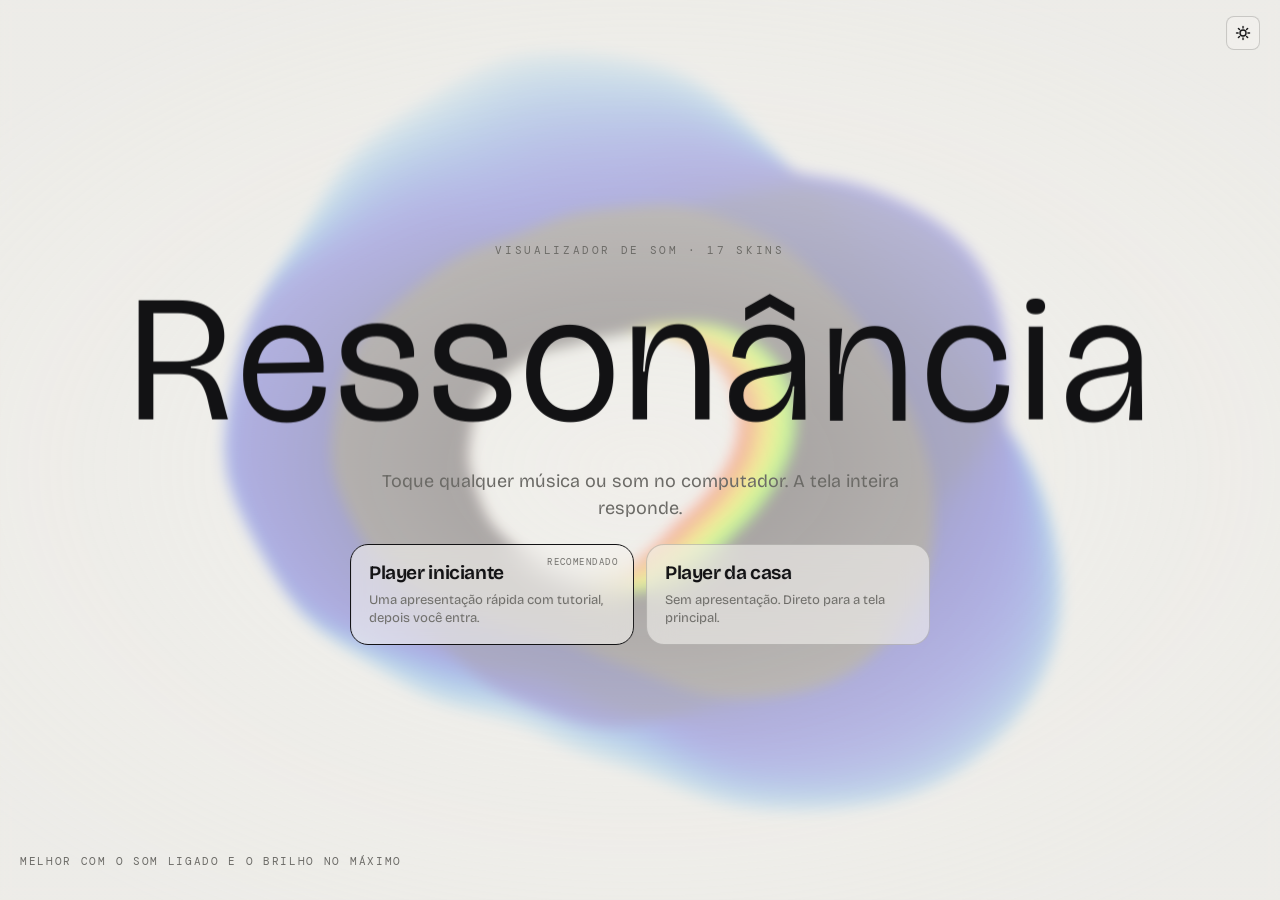
==== commit 8812a7e9: "Add files via upload" ====
--- a/index.html
+++ b/index.html
@@ -375,6 +375,17 @@
 .rs-list li:first-child .pos{color:var(--accent)}
 .rs-list .nm{flex:1;min-width:0;overflow:hidden;text-overflow:ellipsis;white-space:nowrap;font-weight:550}
 .rs-list .sc{font:500 13px/1 var(--mono);color:var(--mute)}
+.fx-sub{margin:0;color:var(--mute);font-size:13px;line-height:1.45}.fx-sub b{color:var(--fg)}
+.fx-list{display:grid;gap:8px}
+.fx-it{display:grid;grid-template-columns:1fr auto;gap:2px 12px;align-items:center;padding:10px 12px;border:1px solid var(--line);border-radius:12px;background:var(--chip)}
+.fx-it .fx-t{display:flex;align-items:baseline;gap:8px;flex-wrap:wrap}.fx-it b{font:600 14px/1.2 var(--display)}.fx-it small{color:var(--mute);font-size:11px}
+.fx-it p{grid-column:1;margin:0;font-size:12.5px;line-height:1.4;color:var(--mute)}
+.fx-it.lock{opacity:.6}
+.fx-sw{grid-column:2;grid-row:1/3;width:42px;height:24px;border-radius:99px;border:1px solid var(--line);background:var(--bg);position:relative;cursor:pointer;padding:0}
+.fx-sw::after{content:'';position:absolute;top:3px;left:3px;width:16px;height:16px;border-radius:50%;background:var(--mute);transition:translate .2s,background .2s}
+.fx-sw[aria-checked=true]{background:var(--accent);border-color:var(--accent)}.fx-sw[aria-checked=true]::after{translate:18px 0;background:var(--bg)}
+#fxToast{position:fixed;top:14px;left:50%;translate:-50% 0;z-index:31;max-width:min(430px,calc(100% - 24px));padding:10px 14px;border-radius:14px;border:1px solid var(--fg);font-size:13px;line-height:1.35;
+  background:var(--veil-b);backdrop-filter:blur(20px);-webkit-backdrop-filter:blur(20px);animation:tIn .35s cubic-bezier(.2,.8,.2,1)}#fxToast[hidden]{display:none}
 #toast{position:fixed;top:14px;left:50%;translate:-50% 0;z-index:30;width:min(430px,calc(100% - 24px));padding:10px 12px;border-radius:14px;border:1px solid var(--fg);
   background:var(--veil-b);backdrop-filter:blur(20px);-webkit-backdrop-filter:blur(20px);animation:tIn .35s cubic-bezier(.2,.8,.2,1)}
 @keyframes tIn{from{opacity:0;translate:-50% -14px}}
@@ -431,6 +442,9 @@
         </button>
         <button class="ib" id="bHome" aria-label="Voltar à tela de abertura" title="Tela de abertura">
           <svg viewBox="0 0 16 16"><path d="M2 7.5 8 2.5l6 5M3.5 6.5V13.5h9V6.5"/></svg>
+        </button>
+        <button class="ib" id="bFx" aria-label="Personalizar o site" title="Personalizar o site">
+          <svg viewBox="0 0 16 16"><path d="M8 1.6l1.5 3.9 3.9 1.5-3.9 1.5L8 12.4 6.5 8.5 2.6 7l3.9-1.5zM12.6 11.2l.6 1.4 1.4.6-1.4.6-.6 1.4-.6-1.4-1.4-.6 1.4-.6z"/></svg>
         </button>
         <button class="ib" id="bTheme" aria-label="Alternar tema claro e escuro" title="Tema (T)">
           <svg id="icSun" viewBox="0 0 16 16"><circle cx="8" cy="8" r="3"/><path d="M8 1.5v1.6M8 12.9v1.6M1.5 8h1.6M12.9 8h1.6M3.4 3.4l1.1 1.1M11.5 11.5l1.1 1.1M3.4 12.6l1.1-1.1M11.5 4.5l1.1-1.1"/></svg>
@@ -584,6 +598,15 @@
     <div id="skList" class="sk-grid"></div>
   </div>
 </div>
+<div id="fxModal" class="modal" role="dialog" aria-modal="true" aria-label="Personalizar o site" hidden>
+  <div class="m-card man">
+    <header class="m-head"><h2>Personalizar</h2>
+      <button class="ib" id="fxClose" type="button" aria-label="Fechar"><svg viewBox="0 0 16 16"><path d="M3.5 3.5l9 9M12.5 3.5l-9 9"/></svg></button>
+    </header>
+    <p class="fx-sub">Efeitos que enfeitam o site. Eles se ganham jogando: cada jogo libera alguns. <b id="fxCount"></b></p>
+    <div id="fxList" class="fx-list"></div>
+  </div>
+</div>
 <div id="manual" class="modal" role="dialog" aria-modal="true" aria-label="Manual do usuário" hidden>
   <div class="m-card man">
     <header class="m-head"><h2>Manual</h2>
@@ -615,6 +638,7 @@
       <li><b>Pausa:</b> aparece durante o jogo (tecla P).</li>
       <li><b>Lista:</b> fila de músicas (tecla Q).</li>
       <li><b>Salas:</b> jogo em grupo (veja abaixo).</li>
+      <li><b>Brilhos (✦):</b> Personalizar. Abre a lista de efeitos do site (pétalas, vagalumes, neve, confete…). Cada efeito é ganho jogando; os já coletados podem ser ligados e desligados ali.</li>
       <li><b>Casa:</b> volta à tela de abertura.</li>
       <li><b>Sol/lua:</b> tema claro ou escuro (tecla T).</li>
       <li><b>Tela cheia</b> (tecla F) e <b>olho</b>: esconde a interface (tecla H).</li>
@@ -635,6 +659,7 @@
       <li>A velocidade acompanha o BPM da música. Abaixo de 100 BPM o jogo trata como 100, para continuar jogável.</li>
       <li>Sem som tocando, o jogo corre numa velocidade padrão.</li>
       <li>O recorde fica guardado no seu navegador.</li>
+      <li>Desbloqueios para o site: <b>500 pontos</b> libera Neve, <b>1000</b> libera Bolhas e <b>2000</b> libera o Rastro de brilho.</li>
     </ul>
     <h3>Neon Breach</h3>
     <ul>
@@ -642,13 +667,14 @@
       <li><b>Mover:</b> WASD ou setas. <b>Furtivo:</b> Shift. <b>Hackear:</b> E. <b>Pausar:</b> Esc. Clique dentro do jogo para ele receber o teclado.</li>
       <li>Os efeitos sonoros ficam ligados. A música própria do jogo vem desligada, para não brigar com a sua. O botão <b>← Jogos</b> volta à lista.</li>
       <li>Notas e progresso ficam guardados só neste navegador.</li>
+      <li>Desbloqueios para o site: concluir uma missão libera Confete na batida; concluir sem alarme libera Ondas ao toque; duas missões diferentes liberam Chuva neon; rank S libera Brilho pulsante.</li>
     </ul>
     <h3>Ilha de Repouso</h3>
     <ul>
-      <li>Um mundo 3D calmo: uma ilha grande (dá uma boa caminhada) cercada de água, com dia e noite lentos. É <b>pesado</b> (pede placa de vídeo decente); o botão Qualidade no canto ajuda.</li>
-      <li><b>Andar:</b> WASD ou setas (joystick no celular). <b>Câmera:</b> arrastar. <b>Correr:</b> Shift. <b>Pular:</b> Espaço (segure para planar). <b>Sentar:</b> E. <b>Gestos:</b> Q e R. <b>Guarda-roupa:</b> C. <b>Acelerar o tempo:</b> N. <b>Sair:</b> Esc.</li>
-      <li>Você controla a <b>Lyra</b> (visual de desenho animado). Colete presentes brilhantes para ganhar cosméticos: roupas e acessórios, enfeites da ilha e efeitos para o site (pétalas, vagalumes).</li>
-      <li>No fim do caminho fica o <b>Santuário do Som</b>: cristais e luz que reagem à música. Sentar no banco vira a câmera para ele.</li>
+      <li>Um mundo 3D calmo: uma ilha grande (dá uma boa caminhada) cercada de água e outras ilhas com climas diferentes (neve, deserto e uma árvore rosa milenar), com dia e noite lentos. É <b>pesado</b> (pede placa de vídeo decente); o botão Qualidade no canto ajuda.</li>
+      <li><b>Andar:</b> WASD ou setas (joystick no celular). <b>Câmera:</b> arrastar. <b>Correr:</b> Shift. <b>Pular:</b> Espaço (segure para planar). <b>Sentar:</b> E. <b>Gestos:</b> Q e R. <b>Guarda-roupa:</b> C. <b>Hora do dia:</b> T (ou clique no relógio): dia, noite, sempre dia, sempre noite. <b>Acelerar o tempo:</b> N. <b>Barco:</b> E perto de um cais. <b>Sair:</b> Esc.</li>
+      <li>Você controla a <b>Lyra</b> (visual de desenho animado). Colete presentes brilhantes para ganhar cosméticos: roupas e acessórios, enfeites da ilha e efeitos para o site (pétalas, vagalumes, borboletas, aurora, estrelas), que se ligam no botão ✦ da tela principal.</li>
+      <li>No fim do caminho fica o <b>Santuário do Som</b>: cristais e luz que reagem à música. Sentar no banco vira a câmera para ele. Pela ponte e de barco você chega às outras ilhas; na ilha da árvore rosa há um banco para ficar olhando as pétalas caírem.</li>
       <li>Enquanto a ilha está aberta, o desenho das skins fica pausado para poupar a máquina.</li>
     </ul>
     <h3>Salas (jogo em grupo)</h3>
@@ -2360,6 +2386,7 @@
   if(hitTest(p)){
     Gm.state='over';Gm.diedAt=Gm.t;
     if(Gm.score>Gm.hi){Gm.hi=Gm.score;store.set('hi',Math.floor(Gm.hi))}
+    if(window.fxDino)window.fxDino(Math.floor(Gm.score));
     kick(900);syncGameUI();
   }
 }
@@ -2794,6 +2821,7 @@
       Gm.state='spec';Gm.diedAt=Gm.t;kick(900);
       const sc=Math.floor(Gm.dist/10);
       if(me){me.alive=false;me.score=sc}
+      if(window.fxDino)window.fxDino(sc);
       if(MP.host)hostDeath(MP.code,sc);else mpSendHost({t:'dead',s:sc});
     }
   }
@@ -3346,10 +3374,10 @@
       perf:'Pesado',
       req:['<b>Máquina:</b> é um mundo 3D de verdade (WebGL), com água, sombras, milhares de folhas de grama e luzes. Pede <b>placa de vídeo</b> decente ou um celular/computador recente. Em PC fraco ou celular antigo pode ficar travando.','<b>Qualidade:</b> o jogo começa se ajustando sozinho. O botão <b>Qualidade</b> no canto alterna entre baixa, média e alta. Se travar, deixe em baixa.','<b>Visualizador:</b> enquanto a ilha está aberta, o desenho das skins fica pausado para poupar a máquina. A análise do som continua, e é ela que move o reator.','<b>Celular:</b> funciona, com joystick na tela e arrastar para girar a câmera. A bateria pode esquentar.','<b>Internet:</b> não precisa. Tudo roda no navegador.','<b>Som:</b> o jogo não tem som próprio. Ele reage à música do Ressonância.','<b>Se aparecer erro de WebGL:</b> o navegador ou a placa não suporta 3D. Ative a aceleração de hardware nas configurações do navegador.'],
       help:[
-        {h:'A Lyra',p:'Você controla a Lyra, uma personagem com visual de desenho animado (cel shading, só nela) e movimentos suaves que reagem a andar, correr, pular, planar e sentar. O cabelo balança com o movimento.'},
-        {h:'Presentes e cosméticos',p:'Pela ilha há presentes brilhantes. Cada um traz um cosmético: acessórios e roupinhas para a Lyra, enfeites para a ilha (luzes, pipa, fogueira, cogumelos) e efeitos para o site (pétalas e vagalumes). Tudo fica guardado só neste navegador.'},
-        {h:'O lugar',p:'Uma ilha grande cercada de água, com colinas, árvores macias, lanternas de papel, pedras de caminho, um banco e um cais com barquinho. É um lugar para descansar, sem pontos nem objetivos. Inspirado na calma desse tipo de refúgio, com arte própria.'},
-        {h:'Controles',ul:['<b>Andar:</b> WASD ou setas. No celular, o joystick à esquerda.','<b>Câmera:</b> arraste com o mouse ou o dedo. A roda do mouse aproxima e afasta.','<b>Correr:</b> segure Shift. <b>Pular:</b> Espaço; segure Espaço no ar para planar. <b>Sentar:</b> E (perto do banco, ou onde estiver). <b>Gestos:</b> Q acena, R gira.','<b>Guarda-roupa:</b> tecla C (ou o botão no canto).','<b>Passar o tempo:</b> segure N para acelerar o dia e a noite.','<b>Sair:</b> Esc ou o botão ← Jogos.','Clique dentro do jogo para ele receber o teclado.']},
+        {h:'A Lyra',p:'Você controla a Lyra, uma personagem com visual de desenho animado (cel shading, só nela) e movimentos suaves e relaxados ao andar, correr, pular, planar e sentar. O cabelo balança com o movimento.'},
+        {h:'Presentes e cosméticos',p:'Pela ilha há presentes brilhantes. Cada um traz um cosmético: acessórios e roupinhas para a Lyra, enfeites para a ilha (luzes, pipa, fogueira, cogumelos) e efeitos para o site (pétalas, vagalumes, borboletas, aurora e estrelas). Os efeitos do site ligam e desligam no botão ✦ Personalizar da tela principal, onde também aparecem os que vêm do Dinossauro e do Neon Breach. Tudo fica guardado só neste navegador.'},
+        {h:'O lugar',p:'Uma ilha grande cercada de água, com colinas, árvores macias, lanternas de papel, pedras de caminho, um banco e um cais com barquinho. Uma ponte e barcos levam a outras ilhas pequenas: uma nevada com aurora, um deserto com cactos e uma com uma árvore rosa gigante e milenar, com pétalas caindo e um banco para observar. É um lugar para descansar, sem pontos nem objetivos. Inspirado na calma desse tipo de refúgio, com arte própria.'},
+        {h:'Controles',ul:['<b>Andar:</b> WASD ou setas. No celular, o joystick à esquerda.','<b>Câmera:</b> arraste com o mouse ou o dedo. A roda do mouse aproxima e afasta.','<b>Correr:</b> segure Shift. <b>Pular:</b> Espaço; segure Espaço no ar para planar. <b>Sentar:</b> E (perto do banco, ou onde estiver). <b>Gestos:</b> Q acena, R gira.','<b>Guarda-roupa:</b> tecla C (ou o botão no canto).','<b>Hora do dia:</b> tecla T ou clique no relógio: Dia, Noite, Sempre dia, Sempre noite.','<b>Barco:</b> E perto de um cais abre a lista de ilhas.','<b>Passar o tempo:</b> segure N para acelerar o dia e a noite.','<b>Sair:</b> Esc ou o botão ← Jogos.','Clique dentro do jogo para ele receber o teclado.']},
         {h:'O Santuário do Som',ul:['Na ponta do caminho há uma plataforma com cristais: é o reator da música.','Os cristais sobem e descem com as faixas de frequência, a esfera pulsa na batida e a cor da luz muda com a intensidade.','<b>Sentar no banco</b> faz a câmera se virar devagar para o santuário, para você curtir a música sem perder a imersão.','Sem música tocando, o santuário fica adormecido, só respirando.']},
         {h:'Dia e noite',ul:['O ciclo completo leva uns 15 minutos.','À noite aparecem vagalumes, estrelas, a lua e as lanternas acendem. De dia, borboletas.','Perto da água a personagem deixa ondinhas.']}]}
   ];
@@ -3454,31 +3482,157 @@
   $('#gmClose').addEventListener('click',closeGames);
   /* mensagens vindas do jogo (só aceitas do nosso quadro) */
 
-/* efeitos do site ligados pela Ilha de Repouso (pétalas e vagalumes) */
+/* personalizações do site: catálogo, desbloqueios (3 jogos), popup e efeitos */
 (()=>{
-  const F={petals:false,flies:false};
-  try{const r=JSON.parse(localStorage.getItem('ilha.v2')||'{}'),o=r.site||{},w=r.own||[];F.petals=!!o.petals&&w.includes('petals');F.flies=!!o.flies&&w.includes('flies')}catch(_){}
-  const cv=document.createElement('canvas');cv.id='fxc';cv.setAttribute('aria-hidden','true');cv.style.cssText='position:fixed;inset:0;width:100%;height:100%;pointer-events:none;z-index:2;display:none';
-  document.body.appendChild(cv);const cx=cv.getContext('2d');let W=0,H=0,P=[],Q=[],raf=0,last=0;
+  const KEY='rz.fx.v1';
+  const CAT=[
+    {id:'petals',n:'Pétalas',g:'Ilha de Repouso',d:'Pétalas rosa caindo devagar.',h:'Encontre o presente das pétalas na Ilha de Repouso.'},
+    {id:'flies',n:'Vagalumes',g:'Ilha de Repouso',d:'Luzinhas que piscam e vagueiam.',h:'Encontre o presente dos vagalumes na Ilha de Repouso.'},
+    {id:'butterflies',n:'Borboletas',g:'Ilha de Repouso',d:'Borboletas batendo asas pela tela.',h:'Um presente escondido na Ilha de Repouso (lado leste).'},
+    {id:'aurora',n:'Aurora',g:'Ilha de Repouso',d:'Faixas de luz ondulando no alto.',h:'Um presente escondido nas ilhas geladas da Ilha de Repouso.'},
+    {id:'stars',n:'Estrelas',g:'Ilha de Repouso',d:'Estrelas cintilando no fundo.',h:'Um presente escondido na Ilha de Repouso (lado oeste).'},
+    {id:'snow',n:'Neve',g:'Dinossauro',d:'Flocos leves caindo.',h:'Faça 500 pontos no Dinossauro.'},
+    {id:'bubbles',n:'Bolhas',g:'Dinossauro',d:'Bolhas subindo devagar.',h:'Faça 1000 pontos no Dinossauro.'},
+    {id:'trail',n:'Rastro de brilho',g:'Dinossauro',d:'O cursor deixa faíscas por onde passa.',h:'Faça 2000 pontos no Dinossauro.'},
+    {id:'confetti',n:'Confete na batida',g:'Neon Breach',d:'Confete que estoura no ritmo da música.',h:'Conclua uma missão no Neon Breach.'},
+    {id:'ripples',n:'Ondas ao toque',g:'Neon Breach',d:'Círculos que se abrem onde você clica.',h:'Conclua uma missão sem disparar o alarme.'},
+    {id:'rain',n:'Chuva neon',g:'Neon Breach',d:'Traços de chuva em diagonal.',h:'Conclua duas missões diferentes no Neon Breach.'},
+    {id:'glow',n:'Brilho pulsante',g:'Neon Breach',d:'As bordas pulsam com a batida.',h:'Consiga rank S no Neon Breach.'}
+  ];
+  const IDS=CAT.map(c=>c.id);
+  let S={own:[],on:{},seen:true};
+  try{const r=JSON.parse(localStorage.getItem(KEY)||'null');if(r&&Array.isArray(r.own))S={own:r.own.filter(i=>IDS.includes(i)),on:r.on||{},seen:r.seen!==false}}catch(_){}
+  /* migra o que já foi coletado na Ilha antes desta versão */
+  try{const r=JSON.parse(localStorage.getItem('ilha.v2')||'{}'),w=r.own||[],o=r.site||{};
+    for(const id of IDS)if(w.includes(id)&&!S.own.includes(id)){S.own.push(id);S.on[id]=o[id]!==false}}catch(_){}
+  const save=()=>{try{localStorage.setItem(KEY,JSON.stringify(S))}catch(_){}};
+  const F={};const sync=()=>{for(const id of IDS)F[id]=S.own.includes(id)&&!!S.on[id]};sync();
+
+  /* ---- popup ---- */
+  const md=$('#fxModal'),list=$('#fxList'),cnt=$('#fxCount'),btn=$('#bFx');
+  function render(){
+    cnt.textContent=S.own.length+' de '+CAT.length+' coletadas';
+    list.replaceChildren();
+    for(const c of CAT){
+      const got=S.own.includes(c.id),el=document.createElement('div');
+      el.className='fx-it'+(got?'':' lock');
+      const t=document.createElement('div');t.className='fx-t';
+      const b=document.createElement('b');b.textContent=c.n;
+      const s=document.createElement('small');s.textContent=c.g;
+      t.append(b,s);
+      const p=document.createElement('p');p.textContent=got?c.d:'🔒 '+c.h;
+      el.append(t,p);
+      if(got){const sw=document.createElement('button');sw.type='button';sw.className='fx-sw';sw.setAttribute('role','switch');
+        sw.setAttribute('aria-checked',F[c.id]?'true':'false');sw.setAttribute('aria-label',c.n);
+        sw.addEventListener('click',()=>{S.on[c.id]=!S.on[c.id];sync();save();sw.setAttribute('aria-checked',F[c.id]?'true':'false');kick()});
+        el.append(sw)}
+      list.append(el)}
+  }
+  function openFx(){if(body.classList.contains('intro'))return;rm.hidden=true;mn.hidden=true;render();md.hidden=false;md.querySelector('.m-card').scrollTop=0;S.seen=true;save();btn.classList.remove('has');wake()}
+  function closeFx(){md.hidden=true}
+  btn.addEventListener('click',()=>md.hidden?openFx():closeFx());
+  $('#fxClose').addEventListener('click',closeFx);
+  md.addEventListener('click',e=>{if(e.target===md)closeFx()});
+  addEventListener('keydown',e=>{if(e.key==='Escape'&&!md.hidden){closeFx();e.stopPropagation()}},true);
+  if(!S.seen)btn.classList.add('has');
+
+  /* ---- desbloqueio + aviso ---- */
+  const tz=document.createElement('div');tz.id='fxToast';tz.hidden=true;document.body.appendChild(tz);let tt=0;
+  function say(names){tz.textContent='✦ Nova personalização: '+names.join(', ')+' — veja em Personalizar';tz.hidden=false;clearTimeout(tt);tt=setTimeout(()=>{tz.hidden=true},5200)}
+  function unlock(ids){const add=[];
+    for(const id of ids||[]){if(IDS.includes(id)&&!S.own.includes(id)){S.own.push(id);S.on[id]=true;add.push(CAT.find(c=>c.id===id).n)}}
+    if(!add.length)return;S.seen=false;save();sync();btn.classList.add('has');if(!md.hidden)render();say(add);kick()}
+  window.fxUnlock=unlock;
+  window.fxDino=sc=>{const a=[];if(sc>=500)a.push('snow');if(sc>=1000)a.push('bubbles');if(sc>=2000)a.push('trail');if(a.length)unlock(a)};
+
+  /* ---- efeitos ---- */
+  const cv=document.createElement('canvas');cv.id='fxc';cv.setAttribute('aria-hidden','true');
+  cv.style.cssText='position:fixed;inset:0;width:100%;height:100%;pointer-events:none;z-index:2;display:none';
+  document.body.appendChild(cv);const cx=cv.getContext('2d');
+  let W=0,H=0,raf=0,last=0,lastBeat=0,acc='#fff',accT=0;const R=Math.random;
   const rs=()=>{W=cv.width=innerWidth;H=cv.height=innerHeight};addEventListener('resize',rs);rs();
-  const mk=()=>{while(P.length<(F.petals?26:0))P.push({x:Math.random()*W,y:Math.random()*H,s:3+Math.random()*4,v:18+Math.random()*26,w:Math.random()*6,r:Math.random()*6});
-    P.length=Math.min(P.length,F.petals?26:0);
-    while(Q.length<(F.flies?18:0))Q.push({x:Math.random()*W,y:Math.random()*H,a:Math.random()*6,t:Math.random()*6});Q.length=Math.min(Q.length,F.flies?18:0)};
+  const pools={petals:[],flies:[],butterflies:[],stars:[],snow:[],bubbles:[],rain:[],confetti:[],spark:[],ring:[]};
+  const fill=(a,n,mkf)=>{while(a.length<n)a.push(mkf());a.length=Math.min(a.length,n)};
+  const anyOn=()=>IDS.some(i=>F[i]);
+  function kick(){sync();const on=anyOn();cv.style.display=on?'block':'none';
+    if(on&&!raf){last=performance.now();raf=requestAnimationFrame(tick)}else if(!on&&raf){cancelAnimationFrame(raf);raf=0;cx.clearRect(0,0,W,H)}}
+  addEventListener('pointermove',e=>{if(!F.trail)return;const a=pools.spark;for(let i=0;i<2;i++)a.push({x:e.clientX,y:e.clientY,vx:(R()-.5)*40,vy:(R()-.5)*40+10,l:.7+R()*.5,m:1.1,h:R()*360});if(a.length>140)a.splice(0,a.length-140)},{passive:true});
+  addEventListener('pointerdown',e=>{if(F.ripples)pools.ring.push({x:e.clientX,y:e.clientY,t:0})},{passive:true});
   function tick(ts){raf=requestAnimationFrame(tick);const dt=Math.min(.05,(ts-last)/1000||.016);last=ts;
-    if(typeof NBG!=='undefined'&&NBG.open){cx.clearRect(0,0,W,H);return}
-    cx.clearRect(0,0,W,H);const dk=isDark();
-    for(const p of P){p.y+=p.v*dt;p.w+=dt;p.x+=Math.sin(p.w)*14*dt+8*dt;p.r+=dt*1.5;if(p.y>H+10){p.y=-10;p.x=Math.random()*W}if(p.x>W+10)p.x=-10;
-      cx.save();cx.translate(p.x,p.y);cx.rotate(p.r);cx.scale(1,.6+.4*Math.sin(p.w*2));cx.fillStyle=dk?'rgba(255,190,215,.55)':'rgba(240,140,175,.6)';cx.beginPath();cx.ellipse(0,0,p.s,p.s*.6,0,0,6.3);cx.fill();cx.restore()}
-    for(const q of Q){q.t+=dt;q.a+=(Math.random()-.5)*dt*3;q.x+=Math.cos(q.a)*14*dt;q.y+=Math.sin(q.a)*14*dt;if(q.x<0)q.x=W;if(q.x>W)q.x=0;if(q.y<0)q.y=H;if(q.y>H)q.y=0;
-      const g=.5+.5*Math.sin(q.t*2);cx.fillStyle=(dk?'rgba(255,240,150,':'rgba(230,190,60,')+(.2+.6*g).toFixed(2)+')';cx.shadowColor=dk?'#ffe98a':'#e6b83c';cx.shadowBlur=dk?12:6;cx.beginPath();cx.arc(q.x,q.y,2,0,6.3);cx.fill();cx.shadowBlur=0}}
-  window.siteFx=f=>{if(f){F.petals=!!f.petals;F.flies=!!f.flies}mk();const on=F.petals||F.flies;cv.style.display=on?'block':'none';if(on&&!raf){last=performance.now();raf=requestAnimationFrame(tick)}else if(!on&&raf){cancelAnimationFrame(raf);raf=0;cx.clearRect(0,0,W,H)}};
-  window.siteFx();
+    cx.clearRect(0,0,W,H);
+    if(typeof NBG!=='undefined'&&NBG.open)return;
+    const dk=isDark(),pl=Math.min(1,Math.max(0,A.pulse||0));
+    if(ts-accT>1000){accT=ts;acc=getComputedStyle(document.documentElement).getPropertyValue('--accent').trim()||(dk?'#fff':'#000')}
+    /* aurora */
+    if(F.aurora){const t=ts/1000;cx.save();cx.globalCompositeOperation=dk?'lighter':'source-over';
+      for(let b=0;b<3;b++){const hue=[150,190,285][b];
+        for(let x=0;x<W;x+=18){const y0=H*.08+Math.sin(x*.004+t*.35+b*2)*H*.05+b*H*.035,hh=H*(.16+.05*Math.sin(x*.006-t*.4+b));
+          const g=cx.createLinearGradient(0,y0,0,y0+hh);const a=(dk?.2:.08)*(.6+.4*Math.sin(x*.01+t*.5+b));
+          g.addColorStop(0,`hsla(${hue},85%,${dk?60:55}%,0)`);g.addColorStop(.35,`hsla(${hue},85%,${dk?60:55}%,${a})`);g.addColorStop(1,`hsla(${hue},85%,60%,0)`);
+          cx.fillStyle=g;cx.fillRect(x,y0,19,hh)}}cx.restore()}
+    /* estrelas */
+    if(F.stars){fill(pools.stars,48,()=>({x:R()*W,y:R()*H,s:.6+R()*1.6,t:R()*6,v:.8+R()*1.6}));
+      for(const s of pools.stars){s.t+=dt*s.v;const a=.25+.55*(.5+.5*Math.sin(s.t));cx.fillStyle=(dk?'rgba(255,255,255,':'rgba(210,160,30,')+a.toFixed(2)+')';
+        cx.beginPath();cx.arc(s.x,s.y,s.s,0,6.3);cx.fill();if(s.s>1.7){cx.fillRect(s.x-s.s*2.4,s.y-.4,s.s*4.8,.8);cx.fillRect(s.x-.4,s.y-s.s*2.4,.8,s.s*4.8)}}}
+    else pools.stars.length=0;
+    /* pétalas */
+    if(F.petals){fill(pools.petals,26,()=>({x:R()*W,y:R()*H,s:3+R()*4,v:18+R()*26,w:R()*6,r:R()*6}));
+      for(const p of pools.petals){p.y+=p.v*dt;p.w+=dt;p.x+=Math.sin(p.w)*14*dt+8*dt;p.r+=dt*1.5;if(p.y>H+10){p.y=-10;p.x=R()*W}if(p.x>W+10)p.x=-10;
+        cx.save();cx.translate(p.x,p.y);cx.rotate(p.r);cx.scale(1,.6+.4*Math.sin(p.w*2));cx.fillStyle=dk?'rgba(255,190,215,.55)':'rgba(240,140,175,.6)';cx.beginPath();cx.ellipse(0,0,p.s,p.s*.6,0,0,6.3);cx.fill();cx.restore()}}
+    else pools.petals.length=0;
+    /* neve */
+    if(F.snow){fill(pools.snow,70,()=>({x:R()*W,y:R()*H,s:1+R()*2.4,v:22+R()*34,w:R()*6}));
+      cx.fillStyle=dk?'rgba(255,255,255,.7)':'rgba(120,150,190,.7)';
+      for(const p of pools.snow){p.y+=p.v*dt;p.w+=dt*1.2;p.x+=Math.sin(p.w)*12*dt;if(p.y>H+6){p.y=-6;p.x=R()*W}cx.beginPath();cx.arc(p.x,p.y,p.s,0,6.3);cx.fill()}}
+    else pools.snow.length=0;
+    /* chuva */
+    if(F.rain){fill(pools.rain,90,()=>({x:R()*W,y:R()*H,l:10+R()*16,v:520+R()*380}));
+      cx.strokeStyle=dk?'rgba(150,220,255,.4)':'rgba(40,110,170,.4)';cx.lineWidth=1.1;cx.beginPath();
+      for(const p of pools.rain){p.y+=p.v*dt;p.x-=p.v*dt*.18;if(p.y>H+20||p.x<-20){p.y=-20;p.x=R()*(W+120)}cx.moveTo(p.x,p.y);cx.lineTo(p.x+p.l*.18,p.y-p.l)}cx.stroke()}
+    else pools.rain.length=0;
+    /* bolhas */
+    if(F.bubbles){fill(pools.bubbles,16,()=>({x:R()*W,y:R()*H,s:5+R()*14,v:14+R()*26,w:R()*6}));
+      cx.lineWidth=1.2;cx.strokeStyle=dk?'rgba(190,230,255,.45)':'rgba(70,130,190,.5)';
+      for(const p of pools.bubbles){p.y-=p.v*dt;p.w+=dt;p.x+=Math.sin(p.w)*10*dt;if(p.y<-30){p.y=H+30;p.x=R()*W}cx.beginPath();cx.arc(p.x,p.y,p.s,0,6.3);cx.stroke();cx.beginPath();cx.arc(p.x-p.s*.35,p.y-p.s*.35,p.s*.18,0,6.3);cx.stroke()}}
+    else pools.bubbles.length=0;
+    /* vagalumes */
+    if(F.flies){fill(pools.flies,18,()=>({x:R()*W,y:R()*H,a:R()*6,t:R()*6}));
+      for(const q of pools.flies){q.t+=dt;q.a+=(R()-.5)*dt*3;q.x+=Math.cos(q.a)*14*dt;q.y+=Math.sin(q.a)*14*dt;if(q.x<0)q.x=W;if(q.x>W)q.x=0;if(q.y<0)q.y=H;if(q.y>H)q.y=0;
+        const g=.5+.5*Math.sin(q.t*2);cx.fillStyle=(dk?'rgba(255,240,150,':'rgba(230,190,60,')+(.2+.6*g).toFixed(2)+')';cx.shadowColor=dk?'#ffe98a':'#e6b83c';cx.shadowBlur=dk?12:6;cx.beginPath();cx.arc(q.x,q.y,2,0,6.3);cx.fill();cx.shadowBlur=0}}
+    else pools.flies.length=0;
+    /* borboletas */
+    if(F.butterflies){fill(pools.butterflies,7,()=>({x:R()*W,y:R()*H,a:R()*6,t:R()*6,h:[20,200,290,45][(R()*4)|0]}));
+      for(const q of pools.butterflies){q.t+=dt*9;q.a+=(R()-.5)*dt*4;const v=26+8*Math.sin(q.t*.2);q.x+=Math.cos(q.a)*v*dt;q.y+=Math.sin(q.a)*v*dt-6*dt;
+        if(q.x<-20)q.x=W+20;if(q.x>W+20)q.x=-20;if(q.y<-20)q.y=H+20;if(q.y>H+20)q.y=-20;
+        const f=Math.abs(Math.sin(q.t));cx.save();cx.translate(q.x,q.y);cx.rotate(q.a+1.57);cx.fillStyle=`hsla(${q.h},${dk?80:65}%,${dk?70:58}%,.75)`;
+        for(const sg of[-1,1]){cx.save();cx.scale(sg*(.25+.75*f),1);cx.beginPath();cx.ellipse(5,-3,5,7,.4,0,6.3);cx.fill();cx.beginPath();cx.ellipse(4,5,3.4,4.6,-.3,0,6.3);cx.fill();cx.restore()}
+        cx.fillStyle=dk?'rgba(255,255,255,.7)':'rgba(40,40,40,.6)';cx.fillRect(-.6,-6,1.2,12);cx.restore()}}
+    else pools.butterflies.length=0;
+    /* confete na batida */
+    if(F.confetti){const bn=A.beatN|0;if(bn!==lastBeat){lastBeat=bn;const a=pools.confetti;for(let i=0;i<10;i++)a.push({x:R()*W,y:-10,vx:(R()-.5)*90,vy:60+R()*120,r:R()*6,w:(R()-.5)*9,h:R()*360,s:4+R()*4});if(a.length>160)a.splice(0,a.length-160)}
+      const a=pools.confetti;for(let i=a.length-1;i>=0;i--){const p=a[i];p.vy+=60*dt;p.vx*=.995;p.x+=p.vx*dt;p.y+=p.vy*dt*.6;p.r+=p.w*dt;if(p.y>H+12){a.splice(i,1);continue}
+        cx.save();cx.translate(p.x,p.y);cx.rotate(p.r);cx.scale(1,Math.abs(Math.sin(p.r*1.3))+.2);cx.fillStyle=`hsla(${p.h},85%,${dk?66:52}%,.85)`;cx.fillRect(-p.s/2,-p.s/4,p.s,p.s/2);cx.restore()}}
+    else pools.confetti.length=0;
+    /* faíscas do cursor */
+    if(F.trail){const a=pools.spark;for(let i=a.length-1;i>=0;i--){const p=a[i];p.l-=dt;if(p.l<=0){a.splice(i,1);continue}p.x+=p.vx*dt;p.y+=p.vy*dt;
+      const k=p.l/p.m;cx.fillStyle=`hsla(${p.h},90%,${dk?72:52}%,${k.toFixed(2)})`;cx.beginPath();cx.arc(p.x,p.y,1+3*k,0,6.3);cx.fill()}}
+    else pools.spark.length=0;
+    /* ondas ao toque (também respiram na batida forte) */
+    if(F.ripples){const a=pools.ring;cx.lineWidth=1.6;for(let i=a.length-1;i>=0;i--){const p=a[i];p.t+=dt;if(p.t>1.4){a.splice(i,1);continue}
+      cx.strokeStyle=dk?`rgba(255,255,255,${(.5*(1-p.t/1.4)).toFixed(2)})`:`rgba(0,0,0,${(.4*(1-p.t/1.4)).toFixed(2)})`;cx.beginPath();cx.arc(p.x,p.y,8+p.t*150,0,6.3);cx.stroke()}}
+    else pools.ring.length=0;
+    /* brilho pulsante nas bordas */
+    if(F.glow){const m=Math.max(W,H),g=cx.createRadialGradient(W/2,H/2,m*.35,W/2,H/2,m*.75);
+      cx.save();g.addColorStop(0,'rgba(0,0,0,0)');g.addColorStop(1,acc);cx.globalAlpha=.08+.3*pl;cx.fillStyle=g;cx.fillRect(0,0,W,H);cx.restore()}
+  }
+  window.siteFx=()=>kick();
+  kick();
 })();
   addEventListener('message',e=>{
     const f=$('#nbFrame'),d=e.data;
     if(!d||typeof d!=='object'||!f||e.source!==f.contentWindow)return;
     if(d.nb==='ready')nbTheme();
-    else if(d.nb==='site'){window.siteFx(d.fx||{})}
+    else if(d.nb==='unlock'){if(window.fxUnlock&&Array.isArray(d.ids))window.fxUnlock(d.ids.slice(0,20).filter(x=>typeof x==='string'))}
     else if(d.nb==='exit'){nbClose();openGames()}
   });
   addEventListener('resize',()=>{if(NBG.open||!gm.hidden)layout()});
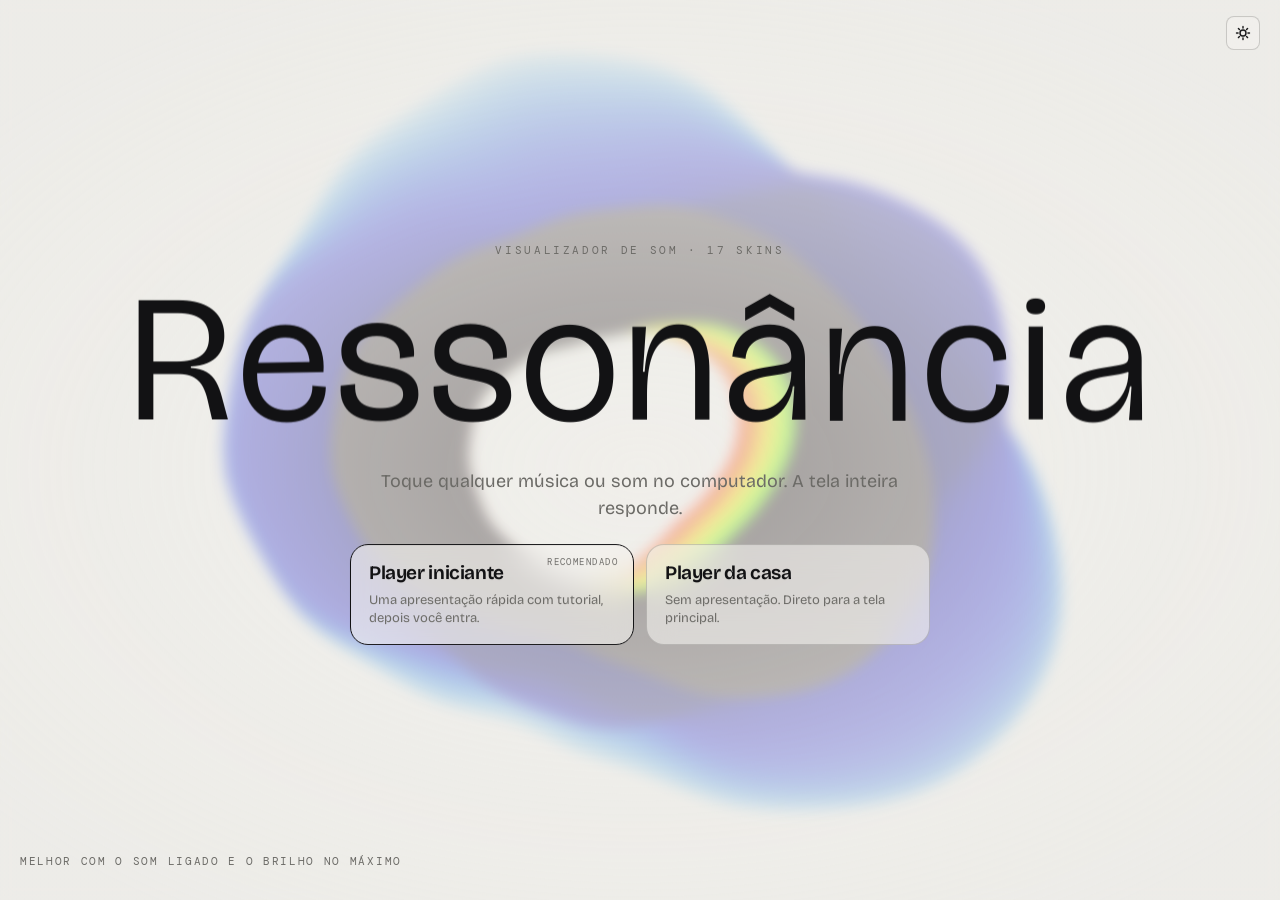
==== commit a17c622c: "Add files via upload" ====
--- a/index.html
+++ b/index.html
@@ -310,6 +310,7 @@
 #nbStage{position:fixed;z-index:12;border-radius:18px;border:1px solid var(--line);background:var(--veil-a);overflow:hidden;
   backdrop-filter:blur(7px) saturate(1.1);-webkit-backdrop-filter:blur(7px) saturate(1.1);animation:mIn .25s ease}
 #nbStage[hidden]{display:none}
+#nbStage.noblur{backdrop-filter:none;-webkit-backdrop-filter:none}
 #nbStage.solid{background:#0b1030;backdrop-filter:none;-webkit-backdrop-filter:none}
 #nbFrame{width:100%;height:100%;border:0;display:block;background:transparent}
 @media(max-width:640px){.pop{right:8px}.gmain{grid-template-columns:88px 1fr}}
@@ -1473,6 +1474,11 @@
 });
 
 /* 2 · Dunas — relevo de linhas em coral e verde-azulado, com um disco no centro */
+const DN={pts:0};
+/* vnoise ao longo de uma linha: out[i]=vnoise((i+sh)/n*sx+ox, y), calculando o hash só quando a célula muda */
+function nrow(out,n,sx,ox,sh,y){const yi=Math.floor(y),yf=y-yi,v=yf*yf*(3-2*yf);let cx=NaN,h00=0,h10=0,h01=0,h11=0;
+  for(let i=0;i<=n;i++){const x=(i+sh)/n*sx+ox,xi=Math.floor(x);if(xi!==cx){cx=xi;h00=hash(xi,yi);h10=hash(xi+1,yi);h01=hash(xi,yi+1);h11=hash(xi+1,yi+1)}
+    const xf=x-xi,u=xf*xf*(3-2*xf),a=h00+(h10-h00)*u,b=h01+(h11-h01)*u;out[i]=a+(b-a)*v}}
 skin('Dunas','linear-gradient(120deg,#ff5a3f 0 38%,#d9b8a8 38% 62%,#3f8fa0 62%)',(g,w,h,dark,F)=>{
   const cx=F.cx,cy=F.cy,u=F.u,t=A.t*.25;
   const ground=dark?'#130f10':'#dcc4b9';
@@ -1481,13 +1487,17 @@
   const coral=dark?'#ff5a40':'#ff4f33',teal=dark?'#56b6c6':'#3f8394';
   g.lineJoin='round';g.lineWidth=1.5;
   const xs=new Float32Array(pts+1),ys=new Float32Array(pts+1);
+  /* por coluna (não muda de linha para linha): posição, envelope e índice do espectro; ruído por linha reaproveita os cantos de cada célula */
+  if(DN.pts!==pts){DN.pts=pts;DN.env=new Float32Array(pts+1);DN.bi=new Int16Array(pts+1);DN.bf=new Float32Array(pts+1);DN.n1=new Float32Array(pts+1);DN.n2=new Float32Array(pts+1);DN.tz=new Float32Array(pts+1);
+    for(let i=0;i<=pts;i++){const fx=i/pts;DN.env[i]=Math.pow(Math.sin(fx*Math.PI),.7);const f=clamp(mirror(fx*2),0,1)*(NB-1),k=f|0;DN.bi[i]=k;DN.bf[i]=f-k}}
+  for(let i=0;i<=pts;i++)xs[i]=i/pts*w;
   for(let r=0;r<rows;r++){
     const fy=r/(rows-1),yb=top+r*sp,amp=u*(.045+.16*fy*fy+.03*fy);
+    nrow(DN.n1,pts,3.1,t*.4+7,0,r*.075+t*.15);nrow(DN.n2,pts,8.5,-t*.3,0,r*.18);nrow(DN.tz,pts,2.6,3,.5,r*.07+t*.1+2);
+    const fr=hist[(hp-clamp((r*1.4)|0,0,HN-1)+HN)%HN];
     for(let i=0;i<=pts;i++){
-      const fx=i/pts;xs[i]=fx*w;
-      const n=vnoise(fx*3.1+t*.4+7,r*.075+t*.15)*.75+vnoise(fx*8.5-t*.3,r*.18)*.25;
-      const sp_=histAt(r*1.4,mirror(fx*2))*.9,env=Math.pow(Math.sin(fx*Math.PI),.7);
-      ys[i]=yb-amp*(n*1.25+sp_*1.5*env);
+      const k=DN.bi[i],sp_=(fr[k]+((k+1<NB?fr[k+1]:fr[k])-fr[k])*DN.bf[i])*.9;
+      ys[i]=yb-amp*((DN.n1[i]*.75+DN.n2[i]*.25)*1.25+sp_*1.5*DN.env[i]);
     }
     g.globalAlpha=1;
     g.beginPath();g.moveTo(xs[0],ys[0]);for(let i=1;i<=pts;i++)g.lineTo(xs[i],ys[i]);
@@ -1495,7 +1505,7 @@
     g.globalAlpha=.55+.45*fy;
     let cur=-1;
     for(let i=0;i<pts;i++){
-      const tz=vnoise(((i+.5)/pts)*2.6+3,r*.07+t*.1+2)>.58?1:0;
+      const tz=DN.tz[i]>.58?1:0;
       if(tz!==cur){if(cur>=0)g.stroke();g.beginPath();g.strokeStyle=tz?teal:coral;g.moveTo(xs[i],ys[i]);cur=tz}
       g.lineTo(xs[i+1],ys[i+1]);
     }
@@ -1850,7 +1860,10 @@
   let s='';for(let i=0;i<46;i++)s+=CG[(Math.random()*CG.length)|0];
   return{f,dash,s,sp:(.05+Math.random()*.22)*(k%2?1:-1),ph:Math.random()*TAU,wid:2.4+f*2.2};
 });
-const cg={p:[],bn:0,lt:-1,rev:0,acc:0};
+const cg={p:[],bn:0,lt:-1,rev:0,acc:0},cgGl=[];
+/* g.setTransform(base · translate · rotate) sem save/restore */
+function sRT(g,B,x,y,c,s){g.setTransform(B.a*c+B.c*s,B.b*c+B.d*s,-B.a*s+B.c*c,-B.b*s+B.d*c,B.a*x+B.c*y+B.e,B.b*x+B.d*y+B.f)}
+function cgGlow(hue){const k=Math.round((((hue%360)+360)%360)/15)%24;let c=cgGl[k];if(c)return c;c=cgGl[k]=document.createElement('canvas');c.width=c.height=64;const x=c.getContext('2d'),gr=x.createRadialGradient(32,32,0,32,32,32);gr.addColorStop(0,hsl(k*15,95,60,.9));gr.addColorStop(.35,hsl(k*15,95,60,.35));gr.addColorStop(1,hsl(k*15,95,60,0));x.fillStyle=gr;x.fillRect(0,0,64,64);return c}
 function cgSpawn(w,h,u,txt,hue,big){
   /* nasce em qualquer um dos 4 lados e atravessa uma parte qualquer da tela */
   const side=(Math.random()*4)|0,m=30;let sx,sy;
@@ -1864,7 +1877,7 @@
   g.globalCompositeOperation=dark?'lighter':'source-over';
   const fresh=t!==cg.lt;
   g.lineCap='butt';
-  const small=Math.max(8,u*.017);
+  const B0=g.getTransform(),small=Math.max(8,u*.017);
   g.font=`500 ${small}px "DM Mono",monospace`;g.textAlign='center';g.textBaseline='middle';
   for(let k=0;k<cgRings.length;k++){
     const o=cgRings[k],f=o.f,r=u*(.1+f*.4)+u*.006*Math.sin(t*.7+o.ph),e=bandAt(f*.92);
@@ -1883,12 +1896,13 @@
         if(((i*7+k*3)%5)>2)continue;
         const a=i/n*TAU+t*o.sp*.9+o.ph;
         const hue=(i/n*330+k*7+t*8+40)%360;
-        g.save();g.translate(cx+Math.cos(a)*r,cy+Math.sin(a)*r);g.rotate(a+Math.PI/2);
+        sRT(g,B0,cx+Math.cos(a)*r,cy+Math.sin(a)*r,-Math.sin(a),Math.cos(a));
         g.fillStyle=dark?hsl(hue,90,66,.35+e*.6):hsl(hue,75,34,.5+e*.4);
-        g.fillText(st[(i+((t*(11+k*.7))|0))%st.length],0,0);g.restore();
+        g.fillText(st[(i+((t*(11+k*.7))|0))%st.length],0,0);
       }
     }
   }
+  g.setTransform(B0);
   g.beginPath();g.arc(cx,cy,u*(.085+A.bass*.012+A.pulse*.01),0,TAU);g.fillStyle=dark?'#05050a':'#f3f2ee';g.globalCompositeOperation='source-over';g.fill();
   /* letras da batida e palavras ditas */
   if(fresh){
@@ -1905,14 +1919,22 @@
     const al=p.word?Math.min(1,p.t*8)*Math.min(1,(1-p.t)*4):Math.sin(p.t*Math.PI);
     const txt=p.word?p.ch.slice(0,Math.ceil(p.ch.length*Math.min(1,p.t*9))):p.ch;
     g.font=`${p.word?650:500} ${p.size}px ${p.word?'"Bricolage Grotesque"':'"DM Mono"'},monospace`;
-    g.save();g.translate(x,y);if(!p.word)g.rotate(p.ang+Math.PI/2*(p.size>u*.05?0:1));
-    g.shadowColor=hsl(p.hue,95,60,.9);g.shadowBlur=dark?u*.02:0;
-    g.fillStyle=dark?hsl(p.hue,90,72,al):hsl(p.hue,80,32,al);g.fillText(txt,0,0);g.restore();
-  }
+    const rot=p.word?0:p.ang+Math.PI/2*(p.size>u*.05?0:1),c=Math.cos(rot),sn=Math.sin(rot);
+    if(dark&&!p.word){
+      /* brilho: uma bolinha de luz pré-desenhada atrás da letra (o desfoque de sombra por letra era o que pesava) */
+      const gs=cgGlow(p.hue),rr=p.size*.8;sRT(g,B0,x,y,1,0);g.globalAlpha=Math.min(1,al*.5);g.drawImage(gs,-rr,-rr,rr*2,rr*2);g.globalAlpha=1;
+    }
+    sRT(g,B0,x,y,c,sn);
+    if(p.word){g.shadowColor=hsl(p.hue,95,60,.9);g.shadowBlur=dark?u*.02:0}
+    g.fillStyle=dark?hsl(p.hue,90,72,al):hsl(p.hue,80,32,al);g.fillText(txt,0,0);
+    if(p.word)g.shadowBlur=0;
+  }
+  g.setTransform(B0);
   g.shadowBlur=0;
 });
 
 /* 12 · Singularidade — disco de acreção fininho em preto e branco */
+const SGB=Array.from({length:9},()=>[]);
 skin('Singularidade','radial-gradient(circle,#000 0 30%,#fff 44%,#111 72%)',(g,w,h,dark,F)=>{
   const cx=F.cx,cy=F.cy,u=F.u,t=A.t;
   g.fillStyle=dark?'#020203':'#f2f2f0';g.fillRect(0,0,w,h);
@@ -1922,19 +1944,21 @@
   for(let k=0;k<K;k++){
     const f=k/(K-1),e=bandAt(f*.9),r=R*(1.04+f*1.9);
     g.beginPath();
-    for(let i=0;i<=140;i++){
-      const th=i/140*TAU,rr=r*(1+.025*Math.sin(th*5+t*.6+k*.3)*(.3+e)+.012*Math.sin(th*13-t*1.3+k));
+    for(let i=0;i<=72;i++){
+      const th=i/72*TAU,rr=r*(1+.025*Math.sin(th*5+t*.6+k*.3)*(.3+e)+.012*Math.sin(th*13-t*1.3+k));
       const squash=1-.0*f,x=cx+Math.cos(th)*rr,y=cy+Math.sin(th)*rr*squash;i?g.lineTo(x,y):g.moveTo(x,y);
     }
     g.lineWidth=.5+(1-f)*1.4+e*1.4;g.strokeStyle=`rgba(${fg},${(.1+.55*(1-f)+.4*e)*(.55+.45*Math.sin(k*.9))})`;g.stroke();
   }
   /* faixa de luz que gira, mais forte de um lado */
-  for(let i=0;i<260;i++){
-    const th=i/260*TAU,b=.5+.5*Math.cos(th-t*.5),e=bandAt(i/260);
-    const r0=R*1.02,r1=R*(1.1+.9*b+e*1.3);
-    g.beginPath();g.moveTo(cx+Math.cos(th)*r0,cy+Math.sin(th)*r0);g.lineTo(cx+Math.cos(th)*r1,cy+Math.sin(th)*r1);
-    g.lineWidth=.8;g.strokeStyle=`rgba(${fg},${.05+.2*b*(.4+e)})`;g.stroke();
-  }
+  /* as 260 linhas fininhas são agrupadas por transparência (9 grupos em vez de 260 traços) */
+  const NL=260,bins=SGB;for(let q=0;q<9;q++)bins[q].length=0;
+  for(let i=0;i<NL;i++){
+    const th=i/NL*TAU,b=.5+.5*Math.cos(th-t*.5),e=bandAt(i/NL),al=.05+.2*b*(.4+e),q=Math.min(8,Math.max(0,Math.round((al-.05)/.0325)));
+    bins[q].push(th,R*1.02,R*(1.1+.9*b+e*1.3));
+  }
+  g.lineWidth=.8;
+  for(let q=0;q<9;q++){const a=bins[q];if(!a.length)continue;g.beginPath();for(let j=0;j<a.length;j+=3){const th=a[j],c=Math.cos(th),sn=Math.sin(th);g.moveTo(cx+c*a[j+1],cy+sn*a[j+1]);g.lineTo(cx+c*a[j+2],cy+sn*a[j+2])}g.strokeStyle=`rgba(${fg},${(.05+q*.0325).toFixed(3)})`;g.stroke()}
   g.globalCompositeOperation='source-over';
   g.beginPath();g.arc(cx,cy,R,0,TAU);g.fillStyle=dark?'#000':'#07070a';g.fill();
   g.beginPath();g.arc(cx,cy,R*1.02,0,TAU);g.lineWidth=1.4+A.pulse*2;g.strokeStyle=`rgba(${fg},.9)`;g.stroke();
@@ -2105,6 +2129,7 @@
 });
 
 /* 16 · Holograma — nuvem de luz com fitas de cor, molduras hexagonais e blocos de falha */
+const hgB=new Map();
 const hg={bn:-1,blk:[],fl:0,pts:Array.from({length:900},()=>({a:Math.random()*TAU,r:Math.pow(Math.random(),.7)*.5+.02,s:(Math.random()-.5)*.35,z:Math.random(),j:Math.random()*TAU}))};
 skin('Holograma','conic-gradient(from 40deg,#2de2e6,#8a5cff,#ff4fd0,#7dff6a,#2de2e6)',(g,w,h,dark,F)=>{
   const cx=F.cx,cy=F.cy,u=F.u,t=A.t;
@@ -2129,20 +2154,31 @@
       const th=i/90*TAU,rr=R*(1.2+.55*Math.sin(th*(2+r%3)+t*.5+ph))+u*.04*e+u*.02*Math.sin(th*7-t*1.4+r);
       const x=cx+Math.cos(th+t*.12*(r%2?1:-1)+ph)*rr,y=cy+Math.sin(th+t*.12*(r%2?1:-1)+ph)*rr*.82;i?g.lineTo(x,y):g.moveTo(x,y);
     }
-    g.lineWidth=.8+e*3;g.strokeStyle=hsl(r*28+t*18,90,L+6,(.22+e*.55)*al);if(add&&r%3===0){g.shadowColor=hsl(r*28+t*18,95,60,.8);g.shadowBlur=10}g.stroke();g.shadowBlur=0;
+    g.lineWidth=.8+e*3;
+    if(add&&r%3===0){const lw=g.lineWidth;g.lineWidth=lw+7;g.strokeStyle=hsl(r*28+t*18,95,60,.07);g.stroke();g.lineWidth=lw+3;g.strokeStyle=hsl(r*28+t*18,95,60,.1);g.stroke();g.lineWidth=lw}
+    g.strokeStyle=hsl(r*28+t*18,90,L+6,(.22+e*.55)*al);g.stroke();
   }
   /* leque de linhas */
   const fa=-2.7+Math.sin(t*.3)*.15;
-  for(let i=0;i<46;i++){
-    const a=fa+i*.022,e=bandAt(i/46);
-    g.beginPath();g.moveTo(cx-u*.1,cy+u*.06);g.lineTo(cx-u*.1+Math.cos(a)*u*(.2+.28*e),cy+u*.06+Math.sin(a)*u*(.2+.28*e));
-    g.lineWidth=.8;g.strokeStyle=hsl(300+i*3,90,L+8,(.18+e*.5)*al);g.stroke();
-  }
-  /* poeira em órbita */
-  for(const p of hg.pts){
-    const sw=p.r*5.5,a=p.a+sw+t*(.08+p.s*.4),e=bandAt(Math.min(.95,p.r*1.9)),r=u*p.r*(1+.1*Math.sin(t*.8+p.j)+e*.25)*1.12,tw=.3+.7*Math.abs(Math.sin(t*2+p.z*30));
-    g.fillStyle=hsl(a*57+t*14,88,L+(p.z>.9?22:10),Math.min(1,tw*al*(.35+e*.7)));const s=(.8+p.z*2+A.pulse*p.z*1.5)*(u/800+.5);
-    g.fillRect(cx+Math.cos(a)*r*1.1+Math.sin(p.j)*u*.012,cy+Math.sin(a)*r*.9+Math.cos(p.j)*u*.012,s,s);
+  for(let i0=0;i0<46;i0+=3){
+    g.beginPath();let ee=0,n=0;
+    for(let i=i0;i<Math.min(46,i0+3);i++){const a=fa+i*.022,e=bandAt(i/46);ee+=e;n++;g.moveTo(cx-u*.1,cy+u*.06);g.lineTo(cx-u*.1+Math.cos(a)*u*(.2+.28*e),cy+u*.06+Math.sin(a)*u*(.2+.28*e))}
+    ee/=n;g.lineWidth=.8;g.strokeStyle=hsl(300+(i0+1)*3,90,L+8,(.18+ee*.5)*al);g.stroke();
+  }
+  /* poeira em órbita: 900 pontos agrupados por cor (24 matizes x 7 transparências) em vez de 900 cores diferentes */
+  {
+    const HB=hgB;for(const k of HB.keys())HB.get(k).length=0;
+    const us=(u/800+.5);
+    for(const p of hg.pts){
+      const sw=p.r*5.5,a=p.a+sw+t*(.08+p.s*.4),e=bandAt(Math.min(.95,p.r*1.9)),r=u*p.r*(1+.1*Math.sin(t*.8+p.j)+e*.25)*1.12,tw=.3+.7*Math.abs(Math.sin(t*2+p.z*30));
+      const al2=Math.min(1,tw*al*(.35+e*.7)),lv=Math.round(al2*7);if(lv<=0)continue;
+      const hue=((a*57+t*14)%360+360)%360,key=(((hue/15)|0)*8+lv)*2+(p.z>.9?1:0),sz=(.8+p.z*2+A.pulse*p.z*1.5)*us;
+      let arr=HB.get(key);if(!arr)HB.set(key,arr=[]);
+      arr.push(cx+Math.cos(a)*r*1.1+Math.sin(p.j)*u*.012,cy+Math.sin(a)*r*.9+Math.cos(p.j)*u*.012,sz);
+    }
+    for(const [key,arr] of HB){if(!arr.length)continue;const br=key&1,m=key>>1,hb=m>>3,lvv=m&7;
+      g.fillStyle=hsl(hb*15+7.5,88,L+(br?22:10),lvv/7);
+      g.beginPath();for(let j=0;j<arr.length;j+=3)g.rect(arr[j],arr[j+1],arr[j+2],arr[j+2]);g.fill()}
   }
   /* blocos de falha */
   for(const b of hg.blk){b.l-=F.dt*1.4;if(b.l>0){g.fillStyle=hsl(b.hue,95,L+8,b.l*al);g.fillRect(b.x,b.y,b.s*(1+b.l),b.s)}}
@@ -2161,21 +2197,25 @@
   g.fillStyle=dark?'#0d0d0e':'#e9e8e4';g.fillRect(0,0,w,h);
   const vg=g.createRadialGradient(cx,cy,u*.05,cx,cy,Math.hypot(w,h)*.5);vg.addColorStop(0,dark?'rgba(255,255,255,.04)':'rgba(255,255,255,.35)');vg.addColorStop(1,'rgba(0,0,0,.35)');
   g.fillStyle=vg;g.fillRect(0,0,w,h);
+  const K=10,B0=g.getTransform(),pulseHot=A.pulse>.5,col=dark?'rgb(200,200,205)':'rgb(40,40,44)';
   g.textAlign='center';g.textBaseline='middle';
-  const K=10;
   for(let k=0;k<K;k++){
     const f=k/(K-1),r=u*(.13+f*.4),fs=Math.max(8,u*(.026+f*.012)),e=bandAt(f*.85),n=Math.floor(TAU*r/(fs*.82));
     g.font=`500 ${fs}px "DM Mono",monospace`;
     const dir=k%2?1:-1,rot=t*(.04+.01*k)*dir,off=(k*37)%PI.length;
     const gray=dark?(.28+.5*e):(.35+.45*e);
+    let lastHot=-1;g.fillStyle=col;
+    /* sem save/restore e sem montar texto de cor por letra: matriz direta + transparência */
     for(let i=0;i<n;i++){
-      const a=i/n*TAU+rot;
-      g.save();g.translate(cx+Math.cos(a)*r,cy+Math.sin(a)*r);g.rotate(a+Math.PI/2);
-      const hot=A.pulse>.5&&((i+k*5)%11===0);
-      g.fillStyle=hot?`rgba(224,40,34,${.5+A.pulse*.5})`:(dark?`rgba(200,200,205,${gray*(.55+.45*Math.sin(i*.5+t))})`:`rgba(40,40,44,${gray*(.55+.45*Math.sin(i*.5+t))})`);
-      g.fillText(PI[(off+i)%PI.length],0,0);g.restore();
+      const a=i/n*TAU+rot,ca=Math.cos(a),sa=Math.sin(a),hot=pulseHot&&((i+k*5)%11===0);
+      if(hot!==!!lastHot){g.fillStyle=hot?'rgb(224,40,34)':col;lastHot=hot?1:0}
+      const at=hot?.5+A.pulse*.5:gray*(.55+.45*Math.sin(i*.5+t));
+      sRT(g,B0,cx+ca*r,cy+sa*r,-sa,ca);
+      g.globalAlpha=at<0?0:at>1?1:at;
+      g.fillText(PI[(off+i)%PI.length],0,0);
     }
   }
+  g.setTransform(B0);g.globalAlpha=1;
   g.fillStyle=dark?'#0d0d0e':'#e9e8e4';g.beginPath();g.arc(cx,cy,u*.1,0,TAU);g.fill();
   const ps=u*(.13+A.bass*.02+A.pulse*.015);
   g.font=`italic 700 ${ps}px "Bricolage Grotesque",Georgia,serif`;g.fillStyle='#e0231d';g.shadowColor='rgba(224,35,29,.65)';g.shadowBlur=dark?u*.03*(.5+A.pulse):0;
@@ -2188,14 +2228,15 @@
 const root=document.documentElement,ui=$('#ui'),wrap=$('#wrap'),dock=$('#dock');
 const mq=matchMedia('(prefers-color-scheme: light)');
 const isDark=()=>{const t=root.getAttribute('data-theme');return t?t==='dark':!mq.matches};
-let w=0,h=0,maxScale=Math.min(window.devicePixelRatio||1,1.5),rScale=maxScale;
+let w=0,h=0,maxScale=Math.min(window.devicePixelRatio||1,1.5),rUser=maxScale,rScale=maxScale,glass=false,forceR=true;
+function applyScale(){const n=glass?Math.min(rUser,.4):rUser;if(Math.abs(n-rScale)>.001){rScale=n;size()}}
 let offA=null,offB=null,gA=null,gB=null;
 const F={cx:0,cy:0,u:0,dt:.016};
 function mkOff(){const c=document.createElement('canvas');c.width=cv.width;c.height=cv.height;const x=c.getContext('2d');x.setTransform(rScale,0,0,rScale,0,0);return[c,x]}
 function size(){
   w=innerWidth+48;h=innerHeight+48;
   cv.width=Math.round(w*rScale);cv.height=Math.round(h*rScale);g.setTransform(rScale,0,0,rScale,0,0);
-  offA=offB=gA=gB=null;
+  offA=offB=gA=gB=null;forceR=true;
 }
 addEventListener('resize',size);
 
@@ -2226,6 +2267,7 @@
 paintChips();vozUI();
 
 function runSkin(i,ctx,dark){const s=SK[i];ctx.globalAlpha=1;ctx.globalCompositeOperation='source-over';s.fn(ctx,w,h,dark,F);ctx.globalAlpha=1;ctx.globalCompositeOperation='source-over';ctx.setLineDash([])}
+window.__rz={SK,runSkin,g,F,cvEl:cv,A};
 function render(dt,dark){
   if(mix&&!tr&&!document.body.classList.contains('intro')){mixT+=dt;if(mixT>14){let n;do{n=(Math.random()*SK.length)|0}while(n===cur);pick(n)}}
   if(tr){
@@ -2244,7 +2286,7 @@
 }
 
 /* tremor: mola amortecida disparada pela batida, com pulso leve de escala */
-let sx=0,sy=0,vx=0,vy=0,shakeBN=0,shaken=false,tremorMin=0,tremorMul=1;
+let lastTf='',sx=0,sy=0,vx=0,vy=0,shakeBN=0,shaken=false,tremorMin=0,tremorMul=1;
 const tremorEff=()=>Math.max(S.tremor,tremorMin)*tremorMul;
 function shake(dt){
   const amp=tremorEff()/100*2.4;
@@ -2255,6 +2297,7 @@
   if(amp===0&&!shaken)return;
   shaken=amp>0;
   const tf=`translate3d(${x.toFixed(2)}px,${y.toFixed(2)}px,0) scale(${s.toFixed(4)})`;
+  if(tf===lastTf)return;lastTf=tf;
   wrap.style.transform=tf;ui.style.transform=tf;if(!intro.hidden)intro.style.transform=tf;
 }
 
@@ -2850,8 +2893,11 @@
   syncGameUI();
 }
 
-let last=0,acc=0,nf=0,fcount=0,autoOn=false;
+let last=0,acc=0,nf=0,fcount=0,autoOn=false,due=0,rdt=0,skinMs=0,skinHalf=false,halfFlip=0;
 function frame(ts){
+  /* limita a ~60 quadros por segundo (telas de 120/144 Hz gastam o dobro à toa) */
+  if(ts<due-2){requestAnimationFrame(frame);return}
+  due=Math.max(due+16.67,ts-16.67);
   const dt=Math.min(.05,Math.max(.001,(ts-last)/1000||.016));last=ts;
   analyse(dt);
   if(document.body.classList.contains('intro'))introTick(dt);
@@ -2862,12 +2908,21 @@
   if(ao!==autoOn){autoOn=ao;ui.classList.toggle('auto',ao);if(ao)wake();else syncCursor()}
   const vw=w-48,vh=h-48;
   F.cx=w/2;F.cy=h/2-cyShift;F.u=Math.min(vw,vh-cyShift*1.25)*.98;F.dt=dt;
-  if(NBG.open&&NBG.id==='ilha')window.nbAudio();else render(dt,dark);
+  /* com o Neon Breach aberto o fundo fica atrás de um vidro desfocado: desenha em baixa resolução (o navegador suaviza ao esticar) e dispensa o desfoque caro do CSS */
+  const wantGlass=NBG.open&&NBG.id==='nb';if(wantGlass!==glass){glass=wantGlass;$('#nbStage').classList.toggle('noblur',glass);applyScale()}
+  if(NBG.open&&NBG.id==='ilha')window.nbAudio();
+  else{
+    rdt+=dt;
+    /* skins pesadas e lentas rodam a 30 quadros quando a máquina não segura 60 (o último quadro fica na tela); no jogo do dinossauro sempre redesenha */
+    const skip=skinHalf&&!forceR&&!Gm.on&&((halfFlip^=1)===1);
+    if(!skip){const t0=performance.now();render(rdt,dark);rdt=0;forceR=false;const ms=performance.now()-t0;skinMs+=(ms-skinMs)*.12;
+      if(!skinHalf&&skinMs>13)skinHalf=true;else if(skinHalf&&skinMs<7.5)skinHalf=false}
+  }
   if(Gm.on){gameStep(dt);gameDraw(dark)}
   shake(dt);
   acc+=dt;if(++nf===90){const avg=acc/nf;
-    if(avg>.027&&rScale>.55){rScale=Math.max(.55,rScale*.82);size()}
-    else if(avg<.0185&&rScale<maxScale){rScale=Math.min(maxScale,rScale*1.12);size()}
+    if(avg>.027&&rUser>.55){rUser=Math.max(.55,rUser*.82);applyScale()}
+    else if(avg<.0185&&rUser<maxScale){rUser=Math.min(maxScale,rUser*1.12);applyScale()}
     acc=nf=0}
   requestAnimationFrame(frame);
 }
@@ -3549,7 +3604,7 @@
   const cv=document.createElement('canvas');cv.id='fxc';cv.setAttribute('aria-hidden','true');
   cv.style.cssText='position:fixed;inset:0;width:100%;height:100%;pointer-events:none;z-index:2;display:none';
   document.body.appendChild(cv);const cx=cv.getContext('2d');
-  let W=0,H=0,raf=0,last=0,lastBeat=0,acc='#fff',accT=0;const R=Math.random;
+  let cleared=false,W=0,H=0,raf=0,last=0,lastBeat=0,acc='#fff',accT=0;const R=Math.random;
   const rs=()=>{W=cv.width=innerWidth;H=cv.height=innerHeight};addEventListener('resize',rs);rs();
   const pools={petals:[],flies:[],butterflies:[],stars:[],snow:[],bubbles:[],rain:[],confetti:[],spark:[],ring:[]};
   const fill=(a,n,mkf)=>{while(a.length<n)a.push(mkf());a.length=Math.min(a.length,n)};
@@ -3558,18 +3613,26 @@
     if(on&&!raf){last=performance.now();raf=requestAnimationFrame(tick)}else if(!on&&raf){cancelAnimationFrame(raf);raf=0;cx.clearRect(0,0,W,H)}}
   addEventListener('pointermove',e=>{if(!F.trail)return;const a=pools.spark;for(let i=0;i<2;i++)a.push({x:e.clientX,y:e.clientY,vx:(R()-.5)*40,vy:(R()-.5)*40+10,l:.7+R()*.5,m:1.1,h:R()*360});if(a.length>140)a.splice(0,a.length-140)},{passive:true});
   addEventListener('pointerdown',e=>{if(F.ripples)pools.ring.push({x:e.clientX,y:e.clientY,t:0})},{passive:true});
-  function tick(ts){raf=requestAnimationFrame(tick);const dt=Math.min(.05,(ts-last)/1000||.016);last=ts;
-    cx.clearRect(0,0,W,H);
-    if(typeof NBG!=='undefined'&&NBG.open)return;
+  let auC=null,auX=null,auT=-9;
+  function tick(ts){raf=requestAnimationFrame(tick);
+    /* efeitos ambientes são lentos: 30 quadros por segundo bastam e custam metade */
+    if(ts-last<30)return;const dt=Math.min(.08,(ts-last)/1000||.033);last=ts;
+    if(typeof NBG!=='undefined'&&NBG.open){if(!cleared){cx.clearRect(0,0,W,H);cleared=true}return}
+    cleared=false;cx.clearRect(0,0,W,H);
     const dk=isDark(),pl=Math.min(1,Math.max(0,A.pulse||0));
     if(ts-accT>1000){accT=ts;acc=getComputedStyle(document.documentElement).getPropertyValue('--accent').trim()||(dk?'#fff':'#000')}
     /* aurora */
-    if(F.aurora){const t=ts/1000;cx.save();cx.globalCompositeOperation=dk?'lighter':'source-over';
-      for(let b=0;b<3;b++){const hue=[150,190,285][b];
-        for(let x=0;x<W;x+=18){const y0=H*.08+Math.sin(x*.004+t*.35+b*2)*H*.05+b*H*.035,hh=H*(.16+.05*Math.sin(x*.006-t*.4+b));
-          const g=cx.createLinearGradient(0,y0,0,y0+hh);const a=(dk?.2:.08)*(.6+.4*Math.sin(x*.01+t*.5+b));
-          g.addColorStop(0,`hsla(${hue},85%,${dk?60:55}%,0)`);g.addColorStop(.35,`hsla(${hue},85%,${dk?60:55}%,${a})`);g.addColorStop(1,`hsla(${hue},85%,60%,0)`);
-          cx.fillStyle=g;cx.fillRect(x,y0,19,hh)}}cx.restore()}
+    if(F.aurora){const t=ts/1000;
+      /* a aurora é desenhada pequena (1/6 do tamanho) e esticada: é macia mesmo, e custa uma fração */
+      const aw=Math.max(8,Math.ceil(W/6)),ah=Math.max(8,Math.ceil(H/6));
+      if(!auC||auC.width!==aw||auC.height!==ah){auC=document.createElement('canvas');auC.width=aw;auC.height=ah;auX=auC.getContext('2d');auT=-9}
+      if(ts-auT>66){auT=ts;auX.clearRect(0,0,aw,ah);auX.globalCompositeOperation=dk?'lighter':'source-over';const S=1/6;
+        for(let b=0;b<3;b++){const hue=[150,190,285][b];
+          for(let x=0;x<W;x+=30){const y0=(H*.08+Math.sin(x*.004+t*.35+b*2)*H*.05+b*H*.035)*S,hh=H*(.16+.05*Math.sin(x*.006-t*.4+b))*S;
+            const g=auX.createLinearGradient(0,y0,0,y0+hh);const a=(dk?.2:.08)*(.6+.4*Math.sin(x*.01+t*.5+b));
+            g.addColorStop(0,`hsla(${hue},85%,${dk?60:55}%,0)`);g.addColorStop(.35,`hsla(${hue},85%,${dk?60:55}%,${a})`);g.addColorStop(1,`hsla(${hue},85%,60%,0)`);
+            auX.fillStyle=g;auX.fillRect(x*S,y0,31*S,hh)}}}
+      cx.save();cx.globalCompositeOperation=dk?'lighter':'source-over';cx.imageSmoothingEnabled=true;cx.drawImage(auC,0,0,W,H);cx.restore()}
     /* estrelas */
     if(F.stars){fill(pools.stars,48,()=>({x:R()*W,y:R()*H,s:.6+R()*1.6,t:R()*6,v:.8+R()*1.6}));
       for(const s of pools.stars){s.t+=dt*s.v;const a=.25+.55*(.5+.5*Math.sin(s.t));cx.fillStyle=(dk?'rgba(255,255,255,':'rgba(210,160,30,')+a.toFixed(2)+')';
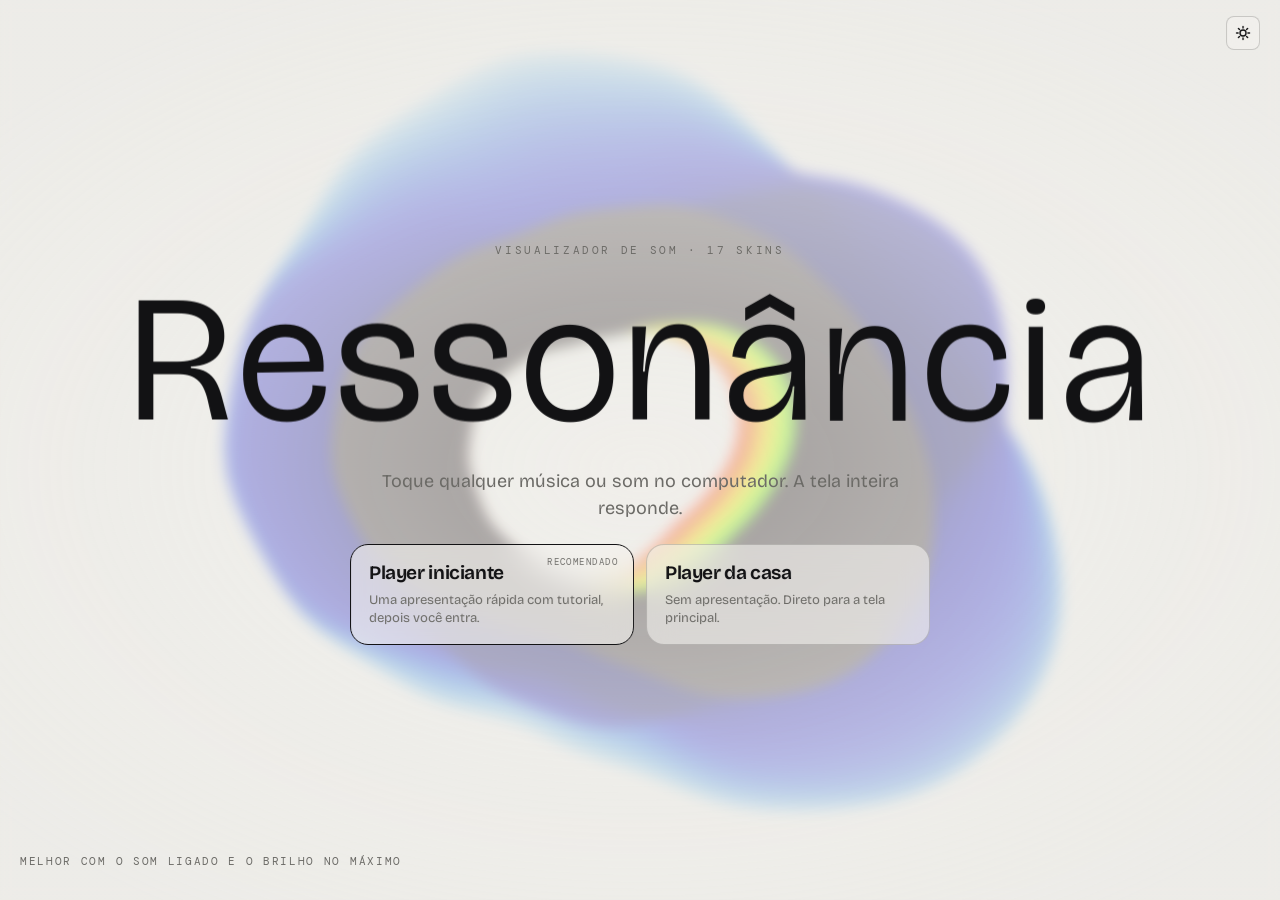
==== commit 855fa8e8: "Add files via upload" ====
--- a/index.html
+++ b/index.html
@@ -1863,6 +1863,22 @@
 const cg={p:[],bn:0,lt:-1,rev:0,acc:0},cgGl=[];
 /* g.setTransform(base · translate · rotate) sem save/restore */
 function sRT(g,B,x,y,c,s){g.setTransform(B.a*c+B.c*s,B.b*c+B.d*s,-B.a*s+B.c*c,-B.b*s+B.d*c,B.a*x+B.c*y+B.e,B.b*x+B.d*y+B.f)}
+/* camada em cache: desenha a parte lenta num canvas à parte e só cola o resultado nos quadros seguintes (atualiza ~30×/s) */
+const LAY=new Set();
+function layer(g,key,t,ivl,sig,paint){
+  const cvs=g.canvas;let M=cvs.__lay;if(!M)M=cvs.__lay={};
+  let e=M[key];if(!e){e=M[key]={c:document.createElement('canvas'),t:-9,sig:'',bs:'',use:0,M};LAY.add(e)}
+  const B=g.getTransform(),bs=B.a+','+B.d+','+B.e+','+B.f;let dirty=false;
+  if(e.c.width!==cvs.width||e.c.height!==cvs.height){e.c.width=cvs.width;e.c.height=cvs.height;dirty=true}
+  if(dirty||e.sig!==sig||e.bs!==bs||t<e.t||t-e.t>=ivl){
+    const x=e.c.getContext('2d',{alpha:false});x.setTransform(1,0,0,1,0,0);
+    x.globalCompositeOperation='source-over';x.globalAlpha=1;x.shadowBlur=0;x.setLineDash([]);
+    x.setTransform(B);paint(x);e.t=t;e.sig=sig;e.bs=bs;
+  }
+  e.use=performance.now();
+  g.setTransform(1,0,0,1,0,0);g.globalCompositeOperation='source-over';g.globalAlpha=1;g.drawImage(e.c,0,0);g.setTransform(B);
+}
+setInterval(()=>{const n=performance.now();for(const e of LAY)if(n-e.use>4000){e.c.width=e.c.height=0;LAY.delete(e);for(const k in e.M)if(e.M[k]===e)delete e.M[k]}},2000);
 function cgGlow(hue){const k=Math.round((((hue%360)+360)%360)/15)%24;let c=cgGl[k];if(c)return c;c=cgGl[k]=document.createElement('canvas');c.width=c.height=64;const x=c.getContext('2d'),gr=x.createRadialGradient(32,32,0,32,32,32);gr.addColorStop(0,hsl(k*15,95,60,.9));gr.addColorStop(.35,hsl(k*15,95,60,.35));gr.addColorStop(1,hsl(k*15,95,60,0));x.fillStyle=gr;x.fillRect(0,0,64,64);return c}
 function cgSpawn(w,h,u,txt,hue,big){
   /* nasce em qualquer um dos 4 lados e atravessa uma parte qualquer da tela */
@@ -1873,9 +1889,10 @@
 }
 skin('Código','conic-gradient(from 90deg,#ff9a3d,#ff4fa0,#8a5cff,#2de2e6,#ffd23f,#ff9a3d)',(g,w,h,dark,F)=>{
   const cx=F.cx,cy=F.cy,u=F.u,t=A.t;
+  const fresh=t!==cg.lt,B0=g.getTransform();
+  layer(g,'cg',t,.032,dark+'|'+(cx|0)+'|'+(cy|0)+'|'+(u|0)+'|'+w,g=>{
   g.fillStyle=dark?'#05050a':'#f3f2ee';g.fillRect(0,0,w,h);
   g.globalCompositeOperation=dark?'lighter':'source-over';
-  const fresh=t!==cg.lt;
   g.lineCap='butt';
   const B0=g.getTransform(),small=Math.max(8,u*.017);
   g.font=`500 ${small}px "DM Mono",monospace`;g.textAlign='center';g.textBaseline='middle';
@@ -1904,6 +1921,7 @@
   }
   g.setTransform(B0);
   g.beginPath();g.arc(cx,cy,u*(.085+A.bass*.012+A.pulse*.01),0,TAU);g.fillStyle=dark?'#05050a':'#f3f2ee';g.globalCompositeOperation='source-over';g.fill();
+  });
   /* letras da batida e palavras ditas */
   if(fresh){
     const dt=Math.min(.05,F.dt);cg.lt=t;
@@ -2193,11 +2211,12 @@
 /* 17 · Pi — anéis de dígitos de π em cinza, com o símbolo vermelho no meio */
 const PI='[base64]';
 skin('Pi','radial-gradient(circle,#d4211c 0 12%,#1b1b1c 14% 44%,#6a6a6c 60%,#141414 90%)',(g,w,h,dark,F)=>{
-  const cx=F.cx,cy=F.cy,u=F.u,t=A.t;
+  const cx=F.cx,cy=F.cy,u=F.u,t=A.t,pulseHot=A.pulse>.5,B0=g.getTransform();
+  layer(g,'pi',t,.032,dark+'|'+(cx|0)+'|'+(cy|0)+'|'+(u|0)+'|'+w+'|'+(pulseHot?1+Math.round(A.pulse*5):0),g=>{
   g.fillStyle=dark?'#0d0d0e':'#e9e8e4';g.fillRect(0,0,w,h);
   const vg=g.createRadialGradient(cx,cy,u*.05,cx,cy,Math.hypot(w,h)*.5);vg.addColorStop(0,dark?'rgba(255,255,255,.04)':'rgba(255,255,255,.35)');vg.addColorStop(1,'rgba(0,0,0,.35)');
   g.fillStyle=vg;g.fillRect(0,0,w,h);
-  const K=10,B0=g.getTransform(),pulseHot=A.pulse>.5,col=dark?'rgb(200,200,205)':'rgb(40,40,44)';
+  const K=10,B0=g.getTransform(),col=dark?'rgb(200,200,205)':'rgb(40,40,44)';
   g.textAlign='center';g.textBaseline='middle';
   for(let k=0;k<K;k++){
     const f=k/(K-1),r=u*(.13+f*.4),fs=Math.max(8,u*(.026+f*.012)),e=bandAt(f*.85),n=Math.floor(TAU*r/(fs*.82));
@@ -2205,7 +2224,6 @@
     const dir=k%2?1:-1,rot=t*(.04+.01*k)*dir,off=(k*37)%PI.length;
     const gray=dark?(.28+.5*e):(.35+.45*e);
     let lastHot=-1;g.fillStyle=col;
-    /* sem save/restore e sem montar texto de cor por letra: matriz direta + transparência */
     for(let i=0;i<n;i++){
       const a=i/n*TAU+rot,ca=Math.cos(a),sa=Math.sin(a),hot=pulseHot&&((i+k*5)%11===0);
       if(hot!==!!lastHot){g.fillStyle=hot?'rgb(224,40,34)':col;lastHot=hot?1:0}
@@ -2217,6 +2235,8 @@
   }
   g.setTransform(B0);g.globalAlpha=1;
   g.fillStyle=dark?'#0d0d0e':'#e9e8e4';g.beginPath();g.arc(cx,cy,u*.1,0,TAU);g.fill();
+  });
+  g.textAlign='center';g.textBaseline='middle';
   const ps=u*(.13+A.bass*.02+A.pulse*.015);
   g.font=`italic 700 ${ps}px "Bricolage Grotesque",Georgia,serif`;g.fillStyle='#e0231d';g.shadowColor='rgba(224,35,29,.65)';g.shadowBlur=dark?u*.03*(.5+A.pulse):0;
   g.fillText('π',cx,cy+ps*.04);g.shadowBlur=0;
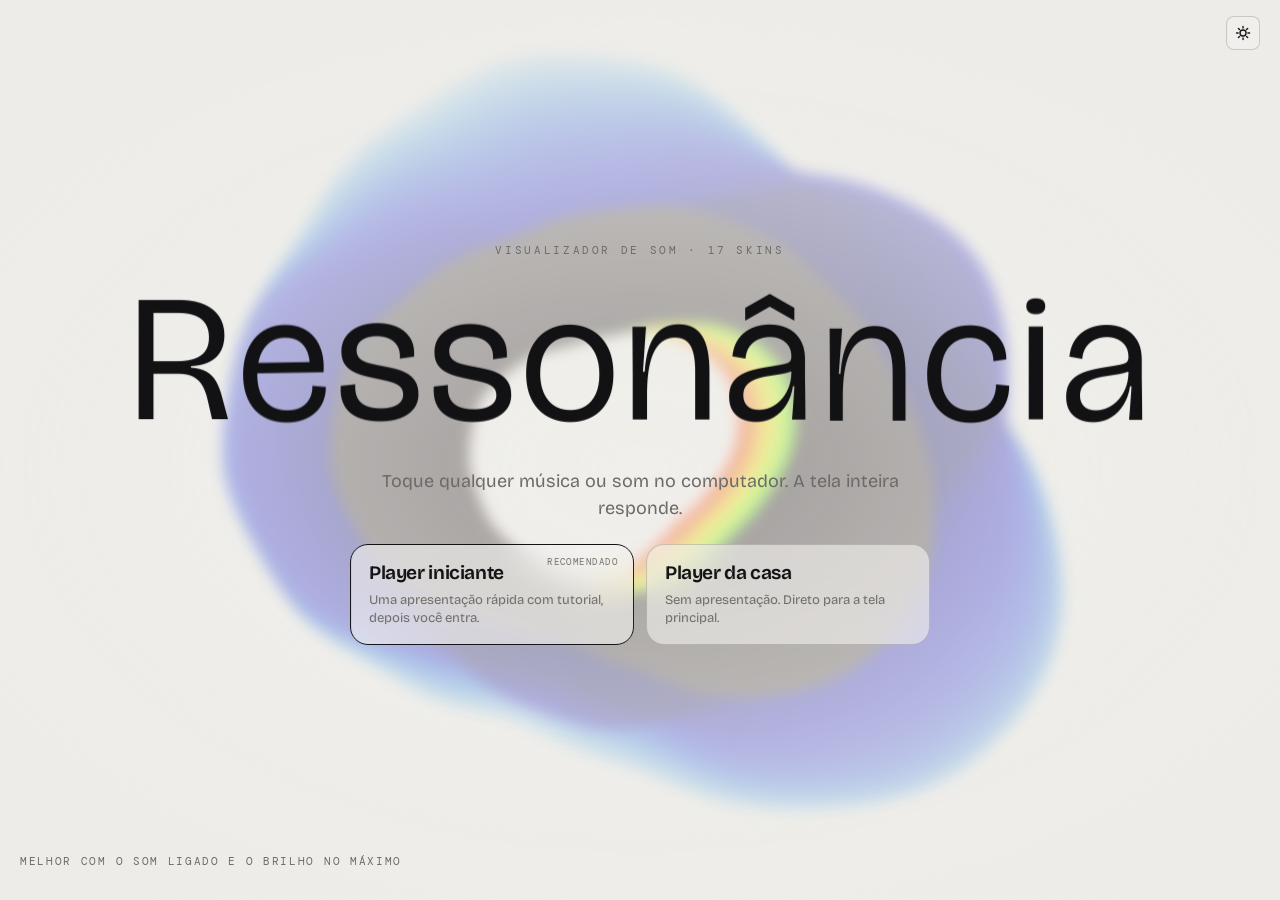
==== commit 67436c80: "Add files via upload" ====
--- a/index.html
+++ b/index.html
@@ -676,6 +676,8 @@
       <li><b>Andar:</b> WASD ou setas (joystick no celular). <b>Câmera:</b> arrastar. <b>Correr:</b> Shift. <b>Pular:</b> Espaço (segure para planar). <b>Sentar:</b> E. <b>Gestos:</b> Q e R. <b>Guarda-roupa:</b> C. <b>Hora do dia:</b> T (ou clique no relógio): dia, noite, sempre dia, sempre noite. <b>Acelerar o tempo:</b> N. <b>Barco:</b> E perto de um cais. <b>Sair:</b> Esc.</li>
       <li>Você controla a <b>Lyra</b> (visual de desenho animado). Colete presentes brilhantes para ganhar cosméticos: roupas e acessórios, enfeites da ilha e efeitos para o site (pétalas, vagalumes, borboletas, aurora, estrelas), que se ligam no botão ✦ da tela principal.</li>
       <li>No fim do caminho fica o <b>Santuário do Som</b>: cristais e luz que reagem à música. Sentar no banco vira a câmera para ele. Pela ponte e de barco você chega às outras ilhas; na ilha da árvore rosa há um banco para ficar olhando as pétalas caírem.</li>
+      <li><b>Coisas para fazer (sem pressa):</b> <b>Livro</b> (B) guarda tudo que você encontra: peixes, flores, criaturas, constelações e sons, com figura, historinha e quantos faltam. <b>Observar criaturas:</b> chegue perto e E. <b>Pescar:</b> E nos pontos brilhantes da água; quando a boia tremer, E de novo. <b>Jardim</b> na ilha principal: E planta, rega e colhe (cresce em tempo real). <b>Pedras que cantam:</b> E para guardar o som; <b>Compositor</b> (M) monta uma melodia. <b>Lanternas</b> (L) sobem ao som da música. <b>Constelações</b> (K, só de noite): ligue as estrelas. <b>Construir</b> (V): tendas, cabanas, fogueiras e mais; X remove, R gira.</li>
+      <li><b>Lugares novos de barco:</b> Ilha dos Cristais (caverna), Ilha das Cachoeiras, Ilha do Farol (suba até o topo), Vila Flutuante e a Gruta Submarina.</li>
       <li>Enquanto a ilha está aberta, o desenho das skins fica pausado para poupar a máquina.</li>
     </ul>
     <h3>Salas (jogo em grupo)</h3>
@@ -1860,6 +1862,9 @@
   let s='';for(let i=0;i<46;i++)s+=CG[(Math.random()*CG.length)|0];
   return{f,dash,s,sp:(.05+Math.random()*.22)*(k%2?1:-1),ph:Math.random()*TAU,wid:2.4+f*2.2};
 });
+const dashFor=(o,u)=>{if(o.du!==u){o.du=u;o.ds=o.dash.map(d=>d*(u/700))}return o.ds};
+const cgTxC={};const cgTx=(hb,dark)=>{const k=hb+(dark?100:0);return cgTxC[k]||(cgTxC[k]=dark?hsl(hb*6,90,66):hsl(hb*6,75,34))};
+const CONIC=typeof CanvasRenderingContext2D!=='undefined'&&!!CanvasRenderingContext2D.prototype.createConicGradient;
 const cg={p:[],bn:0,lt:-1,rev:0,acc:0},cgGl=[];
 /* g.setTransform(base · translate · rotate) sem save/restore */
 function sRT(g,B,x,y,c,s){g.setTransform(B.a*c+B.c*s,B.b*c+B.d*s,-B.a*s+B.c*c,-B.b*s+B.d*c,B.a*x+B.c*y+B.e,B.b*x+B.d*y+B.f)}
@@ -1899,24 +1904,38 @@
   for(let k=0;k<cgRings.length;k++){
     const o=cgRings[k],f=o.f,r=u*(.1+f*.4)+u*.006*Math.sin(t*.7+o.ph),e=bandAt(f*.92);
     const arcs=8,lw=o.wid*(u/700)*(1+e*1.4);
-    g.lineWidth=Math.max(1,lw);g.setLineDash(o.dash.map(d=>d*(u/700)));
-    for(let s=0;s<arcs;s++){
+    g.lineWidth=Math.max(1,lw);g.setLineDash(dashFor(o,u));
+    g.lineDashOffset=-t*30*o.sp*(u/700);
+    if(CONIC){
+      /* um traço só por anel: degradê cônico com 8 cores duras (uma por arco) em vez de 8 traços tracejados */
+      const cg2=g.createConicGradient(t*o.sp,cx,cy);let c0=null,prevC=null;
+      for(let s2=0;s2<arcs;s2++){
+        const hue=(s2/arcs*330+k*7+t*8+40)%360,c=dark?hsl(hue,88,55+e*14,.28+e*.55):hsl(hue,80,38,.4+e*.45);
+        if(s2===0){cg2.addColorStop(0,c);c0=c}else{const b=s2/arcs;cg2.addColorStop(b,prevC);cg2.addColorStop(b,c)}
+        prevC=c;
+      }
+      cg2.addColorStop(1,prevC);
+      g.strokeStyle=cg2;g.beginPath();
+      const a0=t*o.sp;g.arc(cx,cy,r,a0,a0+TAU);
+      g.stroke();
+    }else for(let s=0;s<arcs;s++){
       const a0=s/arcs*TAU+t*o.sp,hue=(s/arcs*330+k*7+t*8+40)%360;
       g.strokeStyle=dark?hsl(hue,88,55+e*14,.28+e*.55):hsl(hue,80,38,.4+e*.45);
-      g.lineDashOffset=-t*30*o.sp*(u/700);
       g.beginPath();g.arc(cx,cy,r,a0,a0+TAU/arcs*.96);g.stroke();
     }
     g.setLineDash([]);
     if(k%2===0){
       const n=Math.max(8,Math.floor(TAU*r/(small*1.35))),st=o.s;
+      let lastHb=-1;g.globalAlpha=dark?Math.min(1,.35+e*.6):.5+e*.4;
       for(let i=0;i<n;i++){
         if(((i*7+k*3)%5)>2)continue;
         const a=i/n*TAU+t*o.sp*.9+o.ph;
-        const hue=(i/n*330+k*7+t*8+40)%360;
+        const hb=(Math.round((i/n*330+k*7+t*8+40)%360/6))%60;
         sRT(g,B0,cx+Math.cos(a)*r,cy+Math.sin(a)*r,-Math.sin(a),Math.cos(a));
-        g.fillStyle=dark?hsl(hue,90,66,.35+e*.6):hsl(hue,75,34,.5+e*.4);
+        if(hb!==lastHb){g.fillStyle=cgTx(hb,dark);lastHb=hb}
         g.fillText(st[(i+((t*(11+k*.7))|0))%st.length],0,0);
       }
+      g.globalAlpha=1;
     }
   }
   g.setTransform(B0);
@@ -2211,31 +2230,46 @@
 /* 17 · Pi — anéis de dígitos de π em cinza, com o símbolo vermelho no meio */
 const PI='[base64]';
 skin('Pi','radial-gradient(circle,#d4211c 0 12%,#1b1b1c 14% 44%,#6a6a6c 60%,#141414 90%)',(g,w,h,dark,F)=>{
-  const cx=F.cx,cy=F.cy,u=F.u,t=A.t,pulseHot=A.pulse>.5,B0=g.getTransform();
-  layer(g,'pi',t,.032,dark+'|'+(cx|0)+'|'+(cy|0)+'|'+(u|0)+'|'+w+'|'+(pulseHot?1+Math.round(A.pulse*5):0),g=>{
-  g.fillStyle=dark?'#0d0d0e':'#e9e8e4';g.fillRect(0,0,w,h);
-  const vg=g.createRadialGradient(cx,cy,u*.05,cx,cy,Math.hypot(w,h)*.5);vg.addColorStop(0,dark?'rgba(255,255,255,.04)':'rgba(255,255,255,.35)');vg.addColorStop(1,'rgba(0,0,0,.35)');
-  g.fillStyle=vg;g.fillRect(0,0,w,h);
-  const K=10,B0=g.getTransform(),col=dark?'rgb(200,200,205)':'rgb(40,40,44)';
-  g.textAlign='center';g.textBaseline='middle';
+  const cx=F.cx,cy=F.cy,u=F.u,t=A.t,pulseHot=A.pulse>.5,B0=g.getTransform(),sc=B0.a||1;
+  const bgc=dark?'#0d0d0e':'#e9e8e4';
+  /* fundo: pintado uma vez (só repinta se a tela/tema mudar) */
+  layer(g,'pibg',t,1e9,dark+'|'+(cx|0)+'|'+(cy|0)+'|'+(u|0)+'|'+w,g=>{
+    g.fillStyle=bgc;g.fillRect(0,0,w,h);
+    const vg=g.createRadialGradient(cx,cy,u*.05,cx,cy,Math.hypot(w,h)*.5);vg.addColorStop(0,dark?'rgba(255,255,255,.04)':'rgba(255,255,255,.35)');vg.addColorStop(1,'rgba(0,0,0,.35)');
+    g.fillStyle=vg;g.fillRect(0,0,w,h);
+  });
+  /* cada anel é uma imagem própria: os dígitos são desenhados num canvas à parte (~3×/s, escalonado) e o anel só é girado na tela a cada quadro */
+  const K=10,col=dark?'rgb(200,200,205)':'rgb(40,40,44)',hotLv=pulseHot?1+Math.round(A.pulse*5):0,cvs=g.canvas;
+  let M=cvs.__lay;if(!M)M=cvs.__lay={};
+  const now=performance.now();
   for(let k=0;k<K;k++){
-    const f=k/(K-1),r=u*(.13+f*.4),fs=Math.max(8,u*(.026+f*.012)),e=bandAt(f*.85),n=Math.floor(TAU*r/(fs*.82));
-    g.font=`500 ${fs}px "DM Mono",monospace`;
-    const dir=k%2?1:-1,rot=t*(.04+.01*k)*dir,off=(k*37)%PI.length;
-    const gray=dark?(.28+.5*e):(.35+.45*e);
-    let lastHot=-1;g.fillStyle=col;
-    for(let i=0;i<n;i++){
-      const a=i/n*TAU+rot,ca=Math.cos(a),sa=Math.sin(a),hot=pulseHot&&((i+k*5)%11===0);
-      if(hot!==!!lastHot){g.fillStyle=hot?'rgb(224,40,34)':col;lastHot=hot?1:0}
-      const at=hot?.5+A.pulse*.5:gray*(.55+.45*Math.sin(i*.5+t));
-      sRT(g,B0,cx+ca*r,cy+sa*r,-sa,ca);
-      g.globalAlpha=at<0?0:at>1?1:at;
-      g.fillText(PI[(off+i)%PI.length],0,0);
+    const f=k/(K-1),r=u*(.13+f*.4),fs=Math.max(8,u*(.026+f*.012)),R=r+fs,px=Math.max(8,Math.ceil(2*R*sc)),dir=k%2?1:-1;
+    let e=M['pir'+k];if(!e){e=M['pir'+k]={c:document.createElement('canvas'),sig:'',q:-9,use:0,M};LAY.add(e)}
+    const sig=dark+'|'+px+'|'+hotLv+'|'+(u|0),q=Math.floor(t/.3+k*.1);
+    if(e.sig!==sig||e.q!==q){
+      e.sig=sig;e.q=q;
+      if(e.c.width!==px){e.c.width=e.c.height=px}
+      const x=e.c.getContext('2d');x.setTransform(1,0,0,1,0,0);x.clearRect(0,0,px,px);
+      const Bk=new DOMMatrix([sc,0,0,sc,px/2,px/2]);
+      const ee=bandAt(f*.85),n=Math.floor(TAU*r/(fs*.82)),off=(k*37)%PI.length,gray=dark?(.28+.5*ee):(.35+.45*ee);
+      x.font=`500 ${fs}px "DM Mono",monospace`;x.textAlign='center';x.textBaseline='middle';
+      let lastHot=-1;x.fillStyle=col;
+      for(let i=0;i<n;i++){
+        const a=i/n*TAU,ca=Math.cos(a),sa=Math.sin(a),hot=pulseHot&&((i+k*5)%11===0);
+        if(hot!==!!lastHot){x.fillStyle=hot?'rgb(224,40,34)':col;lastHot=hot?1:0}
+        const at=hot?.5+A.pulse*.5:gray*(.55+.45*Math.sin(i*.5+t));
+        sRT(x,Bk,ca*r,sa*r,-sa,ca);
+        x.globalAlpha=at<0?0:at>1?1:at;
+        x.fillText(PI[(off+i)%PI.length],0,0);
+      }
     }
+    e.use=now;
+    const rot=t*(.04+.01*k)*dir;
+    sRT(g,B0,cx,cy,Math.cos(rot),Math.sin(rot));g.transform(1/sc,0,0,1/sc,0,0);
+    g.drawImage(e.c,-px/2,-px/2);
   }
   g.setTransform(B0);g.globalAlpha=1;
-  g.fillStyle=dark?'#0d0d0e':'#e9e8e4';g.beginPath();g.arc(cx,cy,u*.1,0,TAU);g.fill();
-  });
+  g.fillStyle=bgc;g.beginPath();g.arc(cx,cy,u*.1,0,TAU);g.fill();
   g.textAlign='center';g.textBaseline='middle';
   const ps=u*(.13+A.bass*.02+A.pulse*.015);
   g.font=`italic 700 ${ps}px "Bricolage Grotesque",Georgia,serif`;g.fillStyle='#e0231d';g.shadowColor='rgba(224,35,29,.65)';g.shadowBlur=dark?u*.03*(.5+A.pulse):0;
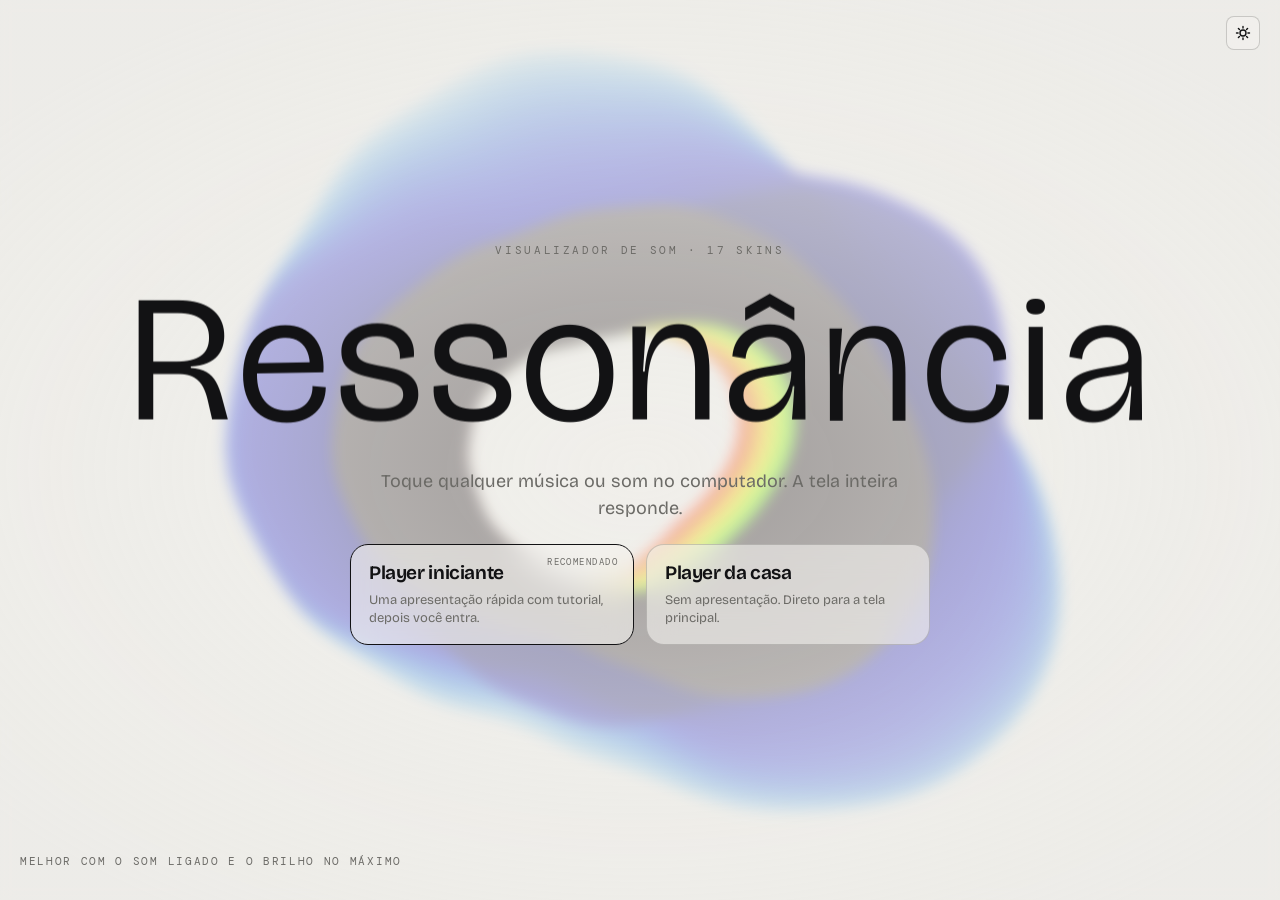
==== commit bb45b824: "Add files via upload" ====
--- a/index.html
+++ b/index.html
@@ -676,7 +676,7 @@
       <li><b>Andar:</b> WASD ou setas (joystick no celular). <b>Câmera:</b> arrastar. <b>Correr:</b> Shift. <b>Pular:</b> Espaço (segure para planar). <b>Sentar:</b> E. <b>Gestos:</b> Q e R. <b>Guarda-roupa:</b> C. <b>Hora do dia:</b> T (ou clique no relógio): dia, noite, sempre dia, sempre noite. <b>Acelerar o tempo:</b> N. <b>Barco:</b> E perto de um cais. <b>Sair:</b> Esc.</li>
       <li>Você controla a <b>Lyra</b> (visual de desenho animado). Colete presentes brilhantes para ganhar cosméticos: roupas e acessórios, enfeites da ilha e efeitos para o site (pétalas, vagalumes, borboletas, aurora, estrelas), que se ligam no botão ✦ da tela principal.</li>
       <li>No fim do caminho fica o <b>Santuário do Som</b>: cristais e luz que reagem à música. Sentar no banco vira a câmera para ele. Pela ponte e de barco você chega às outras ilhas; na ilha da árvore rosa há um banco para ficar olhando as pétalas caírem.</li>
-      <li><b>Coisas para fazer (sem pressa):</b> <b>Livro</b> (B) guarda tudo que você encontra: peixes, flores, criaturas, constelações e sons, com figura, historinha e quantos faltam. <b>Observar criaturas:</b> chegue perto e E. <b>Pescar:</b> E nos pontos brilhantes da água; quando a boia tremer, E de novo. <b>Jardim</b> na ilha principal: E planta, rega e colhe (cresce em tempo real). <b>Pedras que cantam:</b> E para guardar o som; <b>Compositor</b> (M) monta uma melodia. <b>Lanternas</b> (L) sobem ao som da música. <b>Constelações</b> (K, só de noite): ligue as estrelas. <b>Construir</b> (V): tendas, cabanas, fogueiras e mais; X remove, R gira.</li>
+      <li><b>Coisas para fazer (sem pressa):</b> <b>Livro</b> (B) guarda tudo que você encontra: peixes, flores, criaturas, constelações e sons, com figura, historinha e quantos faltam. <b>Observar criaturas:</b> chegue perto e E. <b>Pescar:</b> E nos pontos brilhantes da água; quando a boia tremer, E de novo. <b>Jardim</b> na ilha principal: E planta, rega e colhe (cresce em tempo real). <b>Pedras que cantam:</b> E para guardar o som; <b>Compositor</b> (M) monta uma melodia. <b>Lanternas</b> (L) sobem ao som da música. <b>Constelações</b> (K, só de noite): ligue as estrelas. <b>Construir</b> (V): tendas, cabanas, fogueiras e mais; X remove, R gira. A <b>caixa de música</b> toca a sua melodia (E); ligue <b>Repetir</b> no compositor para ela tocar em loop, como som ambiente, até você apertar E de novo.</li>
       <li><b>Lugares novos de barco:</b> Ilha dos Cristais (caverna), Ilha das Cachoeiras, Ilha do Farol (suba até o topo), Vila Flutuante e a Gruta Submarina.</li>
       <li>Enquanto a ilha está aberta, o desenho das skins fica pausado para poupar a máquina.</li>
     </ul>
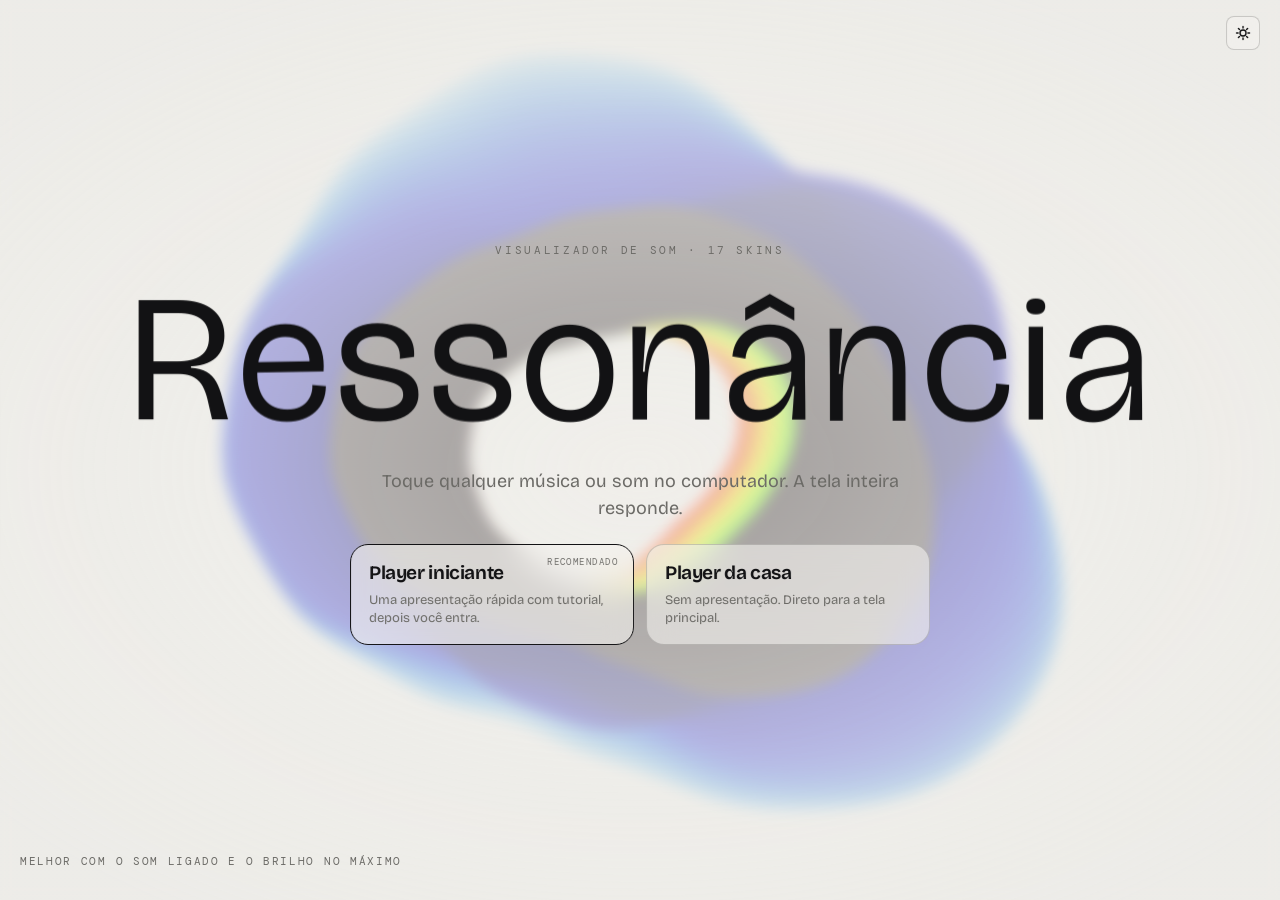
==== commit 2e4c066e: "Add files via upload" ====
--- a/index.html
+++ b/index.html
@@ -670,6 +670,12 @@
       <li>Notas e progresso ficam guardados só neste navegador.</li>
       <li>Desbloqueios para o site: concluir uma missão libera Confete na batida; concluir sem alarme libera Ondas ao toque; duas missões diferentes liberam Chuva neon; rank S libera Brilho pulsante.</li>
     </ul>
+    <h3>Órbita</h3>
+    <ul>
+      <li>Um metroidvania neon, com mundo gerado a cada partida. Explore salas, ache armas, derrote chefes e chegue ao centro. O fundo do jogo é o do próprio site, que reage à música.</li>
+      <li><b>Andar:</b> A/D ou setas. <b>Pular:</b> Espaço, W ou seta para cima. <b>Dash:</b> Shift. <b>Atacar:</b> J ou clique. <b>Interagir:</b> E. <b>Pausar:</b> Esc.</li>
+      <li>Precisa de <b>teclado</b> (não há botões na tela). A trilha própria vem desligada; os efeitos sonoros ficam ligados. Progresso guardado só neste navegador.</li>
+    </ul>
     <h3>Ilha de Repouso</h3>
     <ul>
       <li>Um mundo 3D calmo: uma ilha grande (dá uma boa caminhada) cercada de água e outras ilhas com climas diferentes (neve, deserto e uma árvore rosa milenar), com dia e noite lentos. É <b>pesado</b> (pede placa de vídeo decente); o botão Qualidade no canto ajuda.</li>
@@ -2963,7 +2969,7 @@
   const vw=w-48,vh=h-48;
   F.cx=w/2;F.cy=h/2-cyShift;F.u=Math.min(vw,vh-cyShift*1.25)*.98;F.dt=dt;
   /* com o Neon Breach aberto o fundo fica atrás de um vidro desfocado: desenha em baixa resolução (o navegador suaviza ao esticar) e dispensa o desfoque caro do CSS */
-  const wantGlass=NBG.open&&NBG.id==='nb';if(wantGlass!==glass){glass=wantGlass;$('#nbStage').classList.toggle('noblur',glass);applyScale()}
+  const wantGlass=NBG.open&&(NBG.id==='nb'||NBG.id==='orbita');if(wantGlass!==glass){glass=wantGlass;$('#nbStage').classList.toggle('noblur',glass);applyScale()}
   if(NBG.open&&NBG.id==='ilha')window.nbAudio();
   else{
     rdt+=dt;
@@ -3059,7 +3065,7 @@
   {line:'Deixe do <b>seu jeito</b>.',sub:'Sensibilidade faz as ondas reagirem mais ou menos ao som. Velocidade acelera ou acalma o movimento.',skin:5,spot:['.sliders','#bCtl'],dur:8},
   {line:'Claro ou <b>escuro</b>?',sub:'O botão do sol troca o tema da página inteira. O atalho é a tecla T.',skin:3,spot:['#bTheme'],dur:6.4},
   {line:'Quer a tela <b>limpa</b>?',sub:'Fique parado e a interface some sozinha, junto com o cursor. Mexa o mouse e ela volta. H esconde tudo e F liga a tela cheia.',skin:9,spot:['#bFull'],dur:9},
-  {line:'Ah, e tem <b>jogos</b> escondidos.',sub:'Este botão abre a lista: o dinossauro, que corre no ritmo da música, o Neon Breach, de infiltração, e a Ilha de Repouso, um mundo 3D calmo. Cada um tem um ? que ensina a jogar.',skin:6,spot:['#bGame'],dur:10},
+  {line:'Ah, e tem <b>jogos</b> escondidos.',sub:'Este botão abre a lista: o dinossauro, que corre no ritmo da música, o Neon Breach, de infiltração, a Órbita, uma aventura neon, e a Ilha de Repouso, um mundo 3D calmo. Cada um tem um ? que ensina a jogar.',skin:6,spot:['#bGame'],dur:10},
   {line:'E dá para correr com <b>amigos</b>.',sub:'Este botão abre as salas. Você tem um ID só seu. Passe para o dono da sala, ele convida você, cada um escolhe a cor do seu dino e ganha quem for mais longe.',skin:7,spot:['#bRoom'],dur:11},
   {line:'É isso. <b>Bom show</b>.',sub:'Dá para rever esta apresentação pelo botão da casinha, lá em cima.',skin:0}
 ];
@@ -3458,6 +3464,14 @@
     <g fill="#c9a6ff"><path d="M100 98l6-12 6 12z"/><path d="M110 100l5-9 5 9z" fill="#ffd0f0"/><path d="M92 100l4-8 4 8z" fill="#a8e6ff"/></g>
     <circle cx="106" cy="82" r="3" fill="#fff" opacity=".9"/><path d="M106 40v40" stroke="#ffd0f0" stroke-width="5" opacity=".28"/>
     <g opacity=".35" stroke="#fff" fill="none"><path d="M10 130h40M130 140h60M70 146h30"/></g></svg>`);
+  const orCover=svg(`<svg xmlns="http://www.w3.org/2000/svg" viewBox="0 0 208 156"><defs><linearGradient id="g" x1="0" y1="0" x2="0" y2="1"><stop offset="0" stop-color="#1a0f3a"/><stop offset="1" stop-color="#070a1c"/></linearGradient><radialGradient id="c" cx="150" cy="50" r="90" gradientUnits="userSpaceOnUse"><stop offset="0" stop-color="#ffcf5a" stop-opacity=".45"/><stop offset="1" stop-color="#ffcf5a" stop-opacity="0"/></radialGradient></defs>
+    <rect width="208" height="156" fill="url(#g)"/><rect width="208" height="156" fill="url(#c)"/>
+    <g fill="none" stroke="#ffcf5a" stroke-opacity=".3"><circle cx="150" cy="50" r="30"/><circle cx="150" cy="50" r="52" stroke-dasharray="3 6"/><circle cx="150" cy="50" r="78" stroke-dasharray="2 8"/></g>
+    <circle cx="180" cy="50" r="3.5" fill="#ffe9a8"/>
+    <g fill="none" stroke="#7fd8ff" stroke-width="2.2" stroke-linejoin="round"><path d="M0 128h70v-24h40v24h98M0 28h48v34h34M208 100h-30V78h-40"/></g>
+    <g fill="#10162c" stroke="#7fd8ff" stroke-opacity=".5"><rect x="0" y="128" width="208" height="28"/></g>
+    <rect x="92" y="78" width="10" height="26" rx="5" fill="none" stroke="#ffe9a8" stroke-width="2"/><path d="M108 90l16-6" stroke="#ffcf5a" stroke-width="2.4" stroke-linecap="round"/></svg>`);
+  const symOr='<svg viewBox="0 0 24 24" stroke-linecap="round" stroke-linejoin="round"><circle cx="12" cy="12" r="3.2"/><ellipse cx="12" cy="12" rx="9" ry="4.2" transform="rotate(-30 12 12)"/><circle cx="19.4" cy="7.7" r="1.2" fill="currentColor"/></svg>';
   const symIl='<svg viewBox="0 0 24 24" stroke-linecap="round" stroke-linejoin="round"><path d="M3 17c3-1 6 1 9 0s6-1 9 0"/><path d="M5 14c2-4 12-4 14 0"/><path d="M12 6v5M9.5 8.5C10.5 6 13.5 6 14.5 8.5"/></svg>';
   const GAMES=[
     {id:'dino',name:'Dinossauro',blurb:'Corrida infinita por cima das ondas. Os obstáculos chegam no ritmo da música.',tags:['Solo','Salas com amigos','Leve'],cover:dinoCover,sym:symDino,
@@ -3479,6 +3493,15 @@
         {h:'Ser visto',ul:['Os <b>cones amarelos</b> são o que guardas e câmeras enxergam. Ficar dentro de um enche a barra de <b>Rastreamento</b>.','Quando a barra enche, o alarme dispara: os guardas vêm atrás de você e há um tempo limite para sair.','Guarda que encosta em você captura.','Dica: espere a ronda passar. Todo objetivo tem um ponto onde dá para hackear sem ser visto.']},
         {h:'Notas',ul:['<b>S · Fantasma:</b> rastro zero, rastreamento baixo, nenhum hack falho.','<b>A · Sombra:</b> rastro zero.','<b>B · Ruído:</b> cumprida sob alarme.','<b>F · Flatline:</b> falhou.','Suas melhores notas ficam guardadas só neste navegador.']},
         {h:'Som',p:'O jogo tem efeitos sonoros. A trilha própria vem desligada, porque o Ressonância já toca a sua música. Dá para ligar na tela de seleção.'}]}
+    ,{id:'orbita',name:'Órbita',blurb:'Metroidvania de salas neon, gerado a cada partida. Explore, ache armas, enfrente chefes e chegue ao centro.',tags:['Solo','Aventura','Médio'],cover:orCover,sym:symOr,
+      perf:'Médio',
+      req:['<b>Máquina:</b> consumo médio. É desenho 2D com muito brilho (neon), e o visualizador continua rodando atrás, com o vidro desfocado. Em computador comum roda bem; em PC fraco ou celular antigo pode pesar.','<b>Teclado:</b> necessário. Não há botões na tela, então no celular ele não é jogável. Prefira computador.','<b>Mouse:</b> o clique também ataca e serve para os menus.','<b>Internet:</b> não precisa. Tudo roda no seu navegador.','<b>Som:</b> tem efeitos sonoros. A trilha própria vem desligada, porque o Ressonância já toca a sua música; dá para ligar em Configurações.','<b>Fundo:</b> o fundo do jogo é o do próprio site, que reage à música. Só as construções e formas ao fundo são do jogo.','<b>Progresso:</b> desbloqueios e configurações ficam guardados só neste navegador.'],
+      help:[
+        {h:'O jogo',p:'Você é uma pequena figura de contorno brilhante em um mundo de salas conectadas, diferente a cada partida. Explore as salas, ache armas, derrote inimigos e chefes e siga até o centro do mapa.'},
+        {h:'Controles',ul:['<b>Andar:</b> A/D ou setas.','<b>Pular:</b> Espaço, W, seta para cima, Z ou K (segure para pular mais alto).','<b>Dash:</b> Shift, X, C ou L.','<b>Atacar:</b> J ou clique do mouse.','<b>Interagir:</b> E (portas, itens, livros).','<b>Pausar:</b> Esc. No menu inicial, Esc volta para a lista de jogos.','Clique dentro do jogo para ele receber o teclado.']},
+        {h:'Mundo',ul:['O mapa é gerado a partir de uma <b>semente</b> (letras e número). A mesma semente dá o mesmo mundo, então dá para compartilhar com amigos pelo livro dentro do jogo.','Armas aparecem em pedestais e nas salas; cada uma tem um jeito de atacar.','Espinhos e inimigos tiram vida. Se a vida acaba, você volta ao último ponto de retorno.']},
+        {h:'Coleção',p:'Cumprir feitos desbloqueia cores para a personagem, paletas de mundo e armas raras. Veja e equipe tudo em Coleção, no menu inicial.'},
+        {h:'Fundo do site',p:'Atrás do jogo fica o visualizador do Ressonância, no vidro desfocado, mexendo com a música. Troque a skin como de costume.'}]}
     ,{id:'ilha',name:'Ilha de Repouso',blurb:'Uma ilha pequena no meio da água, para só existir. Dia e noite lentos, e o reator de música bem ali, no coração do mundo.',tags:['Solo','3D','Pesado'],cover:ilCover,sym:symIl,
       perf:'Pesado',
       req:['<b>Máquina:</b> é um mundo 3D de verdade (WebGL), com água, sombras, milhares de folhas de grama e luzes. Pede <b>placa de vídeo</b> decente ou um celular/computador recente. Em PC fraco ou celular antigo pode ficar travando.','<b>Qualidade:</b> o jogo começa se ajustando sozinho. O botão <b>Qualidade</b> no canto alterna entre baixa, média e alta. Se travar, deixe em baixa.','<b>Visualizador:</b> enquanto a ilha está aberta, o desenho das skins fica pausado para poupar a máquina. A análise do som continua, e é ela que move o reator.','<b>Celular:</b> funciona, com joystick na tela e arrastar para girar a câmera. A bateria pode esquentar.','<b>Internet:</b> não precisa. Tudo roda no navegador.','<b>Som:</b> o jogo não tem som próprio. Ele reage à música do Ressonância.','<b>Se aparecer erro de WebGL:</b> o navegador ou a placa não suporta 3D. Ative a aceleração de hardware nas configurações do navegador.'],
@@ -3531,14 +3554,14 @@
     ['--bg','--fg','--mute','--line','--panel','--chip','--accent','--veil-a','--veil-b','--dim','--display','--mono'].forEach(k=>{vars[k]=cs.getPropertyValue(k).trim()});
     try{f.contentWindow.postMessage({rz:'theme',vars,dark:isDark()},'*')}catch(e){}
   }
-  const NBSRC={nb:()=>'neonbreach/index.html?t='+(isDark()?'dark':'light'),ilha:()=>'ilha/index.html'};
+  const NBSRC={nb:()=>'neonbreach/index.html?t='+(isDark()?'dark':'light'),ilha:()=>'ilha/index.html',orbita:()=>'orbita/index.html?t='+(isDark()?'dark':'light')};
   function nbOpen(id){
     id=NBSRC[id]?id:'nb';
     if(MP.race||MP.phase==='count'||Gm.mp){say_('Termine a corrida em sala antes de abrir outro jogo.');return}
     if(Gm.on)setGame(false);
     closeGames();
     const st=$('#nbStage'),f=$('#nbFrame');
-    layout();st.hidden=false;NBG.open=true;NBG.id=id;st.classList.toggle('solid',id==='ilha');f.title=id==='ilha'?'Ilha de Repouso':'Neon Breach';
+    layout();st.hidden=false;NBG.open=true;NBG.id=id;st.classList.toggle('solid',id==='ilha');f.title=id==='ilha'?'Ilha de Repouso':id==='orbita'?'Órbita':'Neon Breach';
     f.onload=()=>{try{f.contentWindow.focus()}catch(e){}};
     f.src=NBSRC[id]();
     syncGameUI();wake();
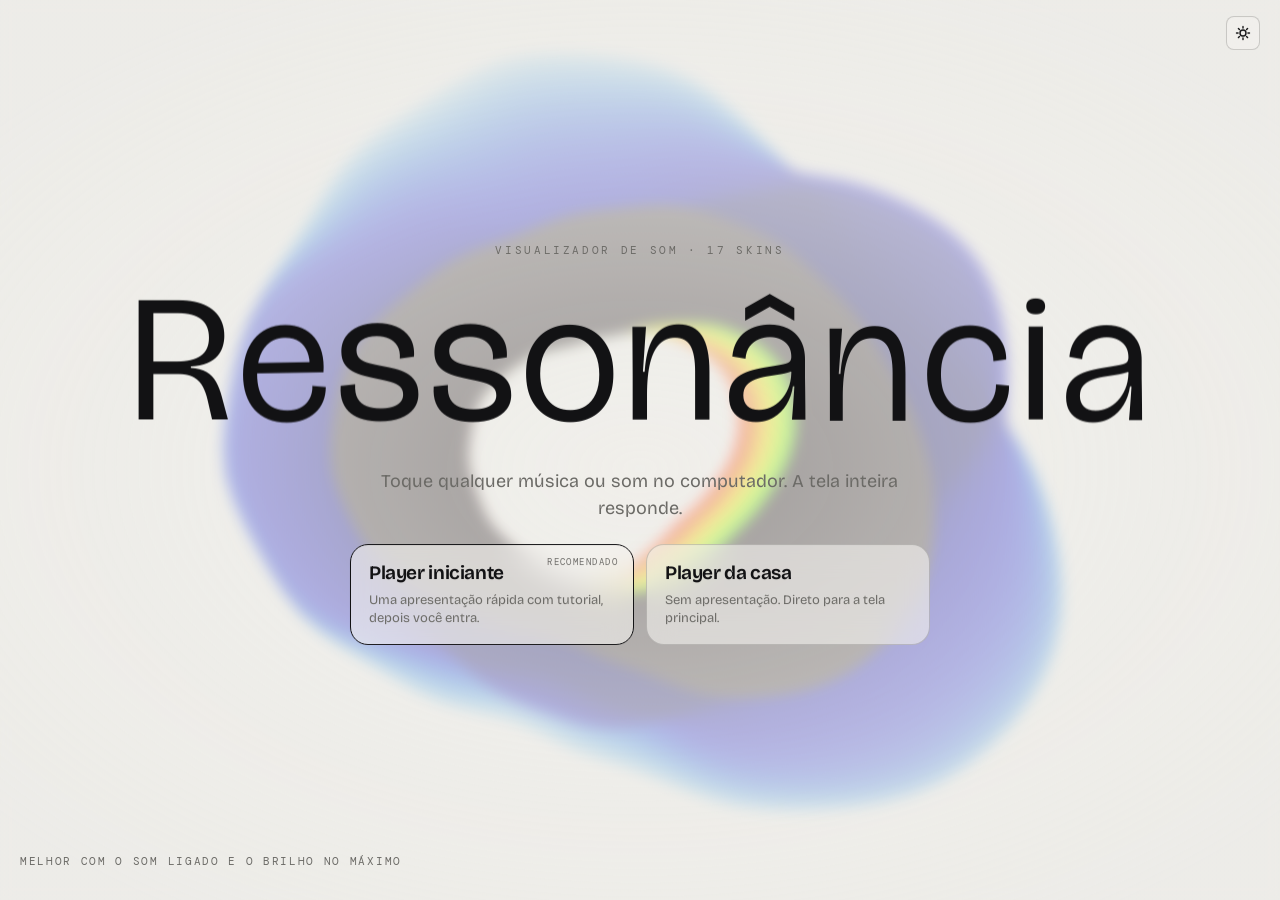
==== commit 9f3def86: "Add files via upload" ====
--- a/index.html
+++ b/index.html
@@ -310,6 +310,7 @@
 #nbStage{position:fixed;z-index:12;border-radius:18px;border:1px solid var(--line);background:var(--veil-a);overflow:hidden;
   backdrop-filter:blur(7px) saturate(1.1);-webkit-backdrop-filter:blur(7px) saturate(1.1);animation:mIn .25s ease}
 #nbStage[hidden]{display:none}
+.dock{transition:opacity .3s}body.orbG .dock{opacity:0;pointer-events:none}
 #nbStage.noblur{backdrop-filter:none;-webkit-backdrop-filter:none}
 #nbStage.solid{background:#0b1030;backdrop-filter:none;-webkit-backdrop-filter:none}
 #nbFrame{width:100%;height:100%;border:0;display:block;background:transparent}
@@ -2970,6 +2971,7 @@
   F.cx=w/2;F.cy=h/2-cyShift;F.u=Math.min(vw,vh-cyShift*1.25)*.98;F.dt=dt;
   /* com o Neon Breach aberto o fundo fica atrás de um vidro desfocado: desenha em baixa resolução (o navegador suaviza ao esticar) e dispensa o desfoque caro do CSS */
   const wantGlass=NBG.open&&(NBG.id==='nb'||NBG.id==='orbita');if(wantGlass!==glass){glass=wantGlass;$('#nbStage').classList.toggle('noblur',glass);applyScale()}
+  document.body.classList.toggle('orbG',NBG.open&&NBG.id==='orbita');
   if(NBG.open&&NBG.id==='ilha')window.nbAudio();
   else{
     rdt+=dt;
